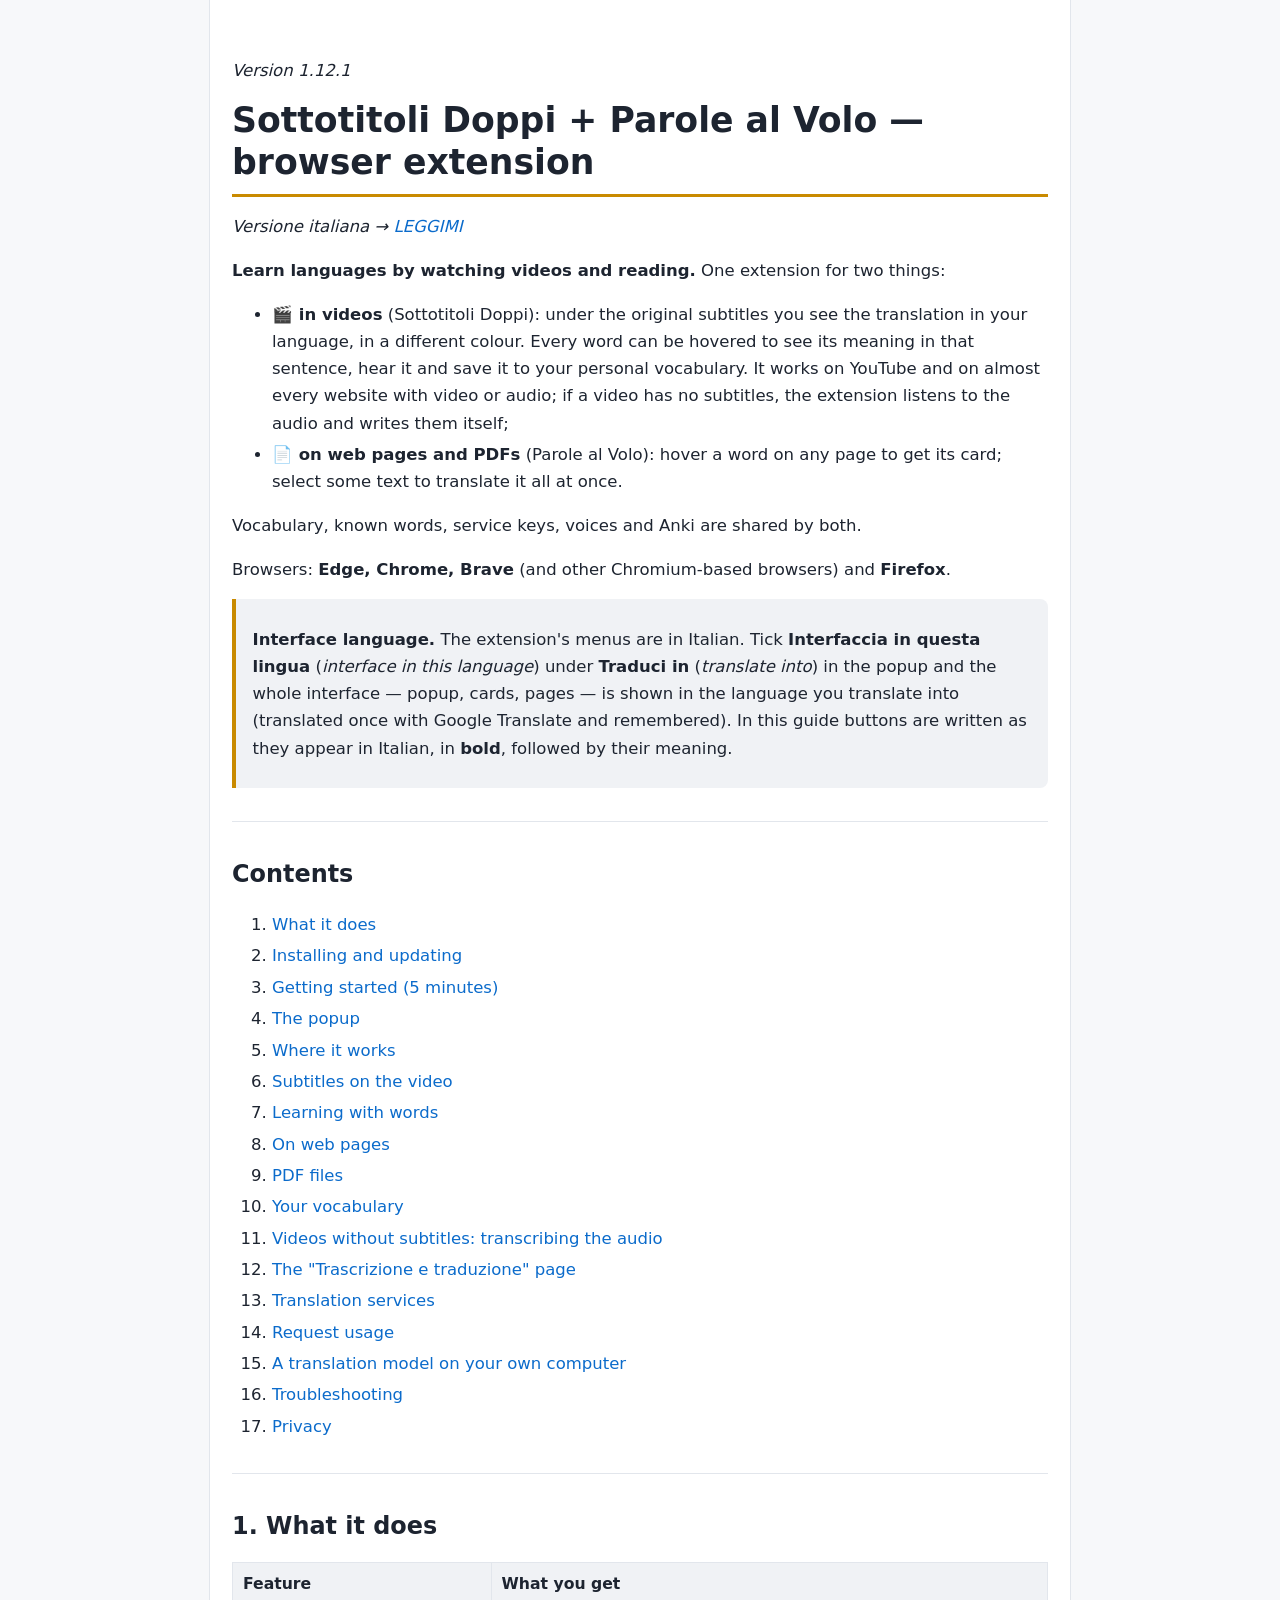
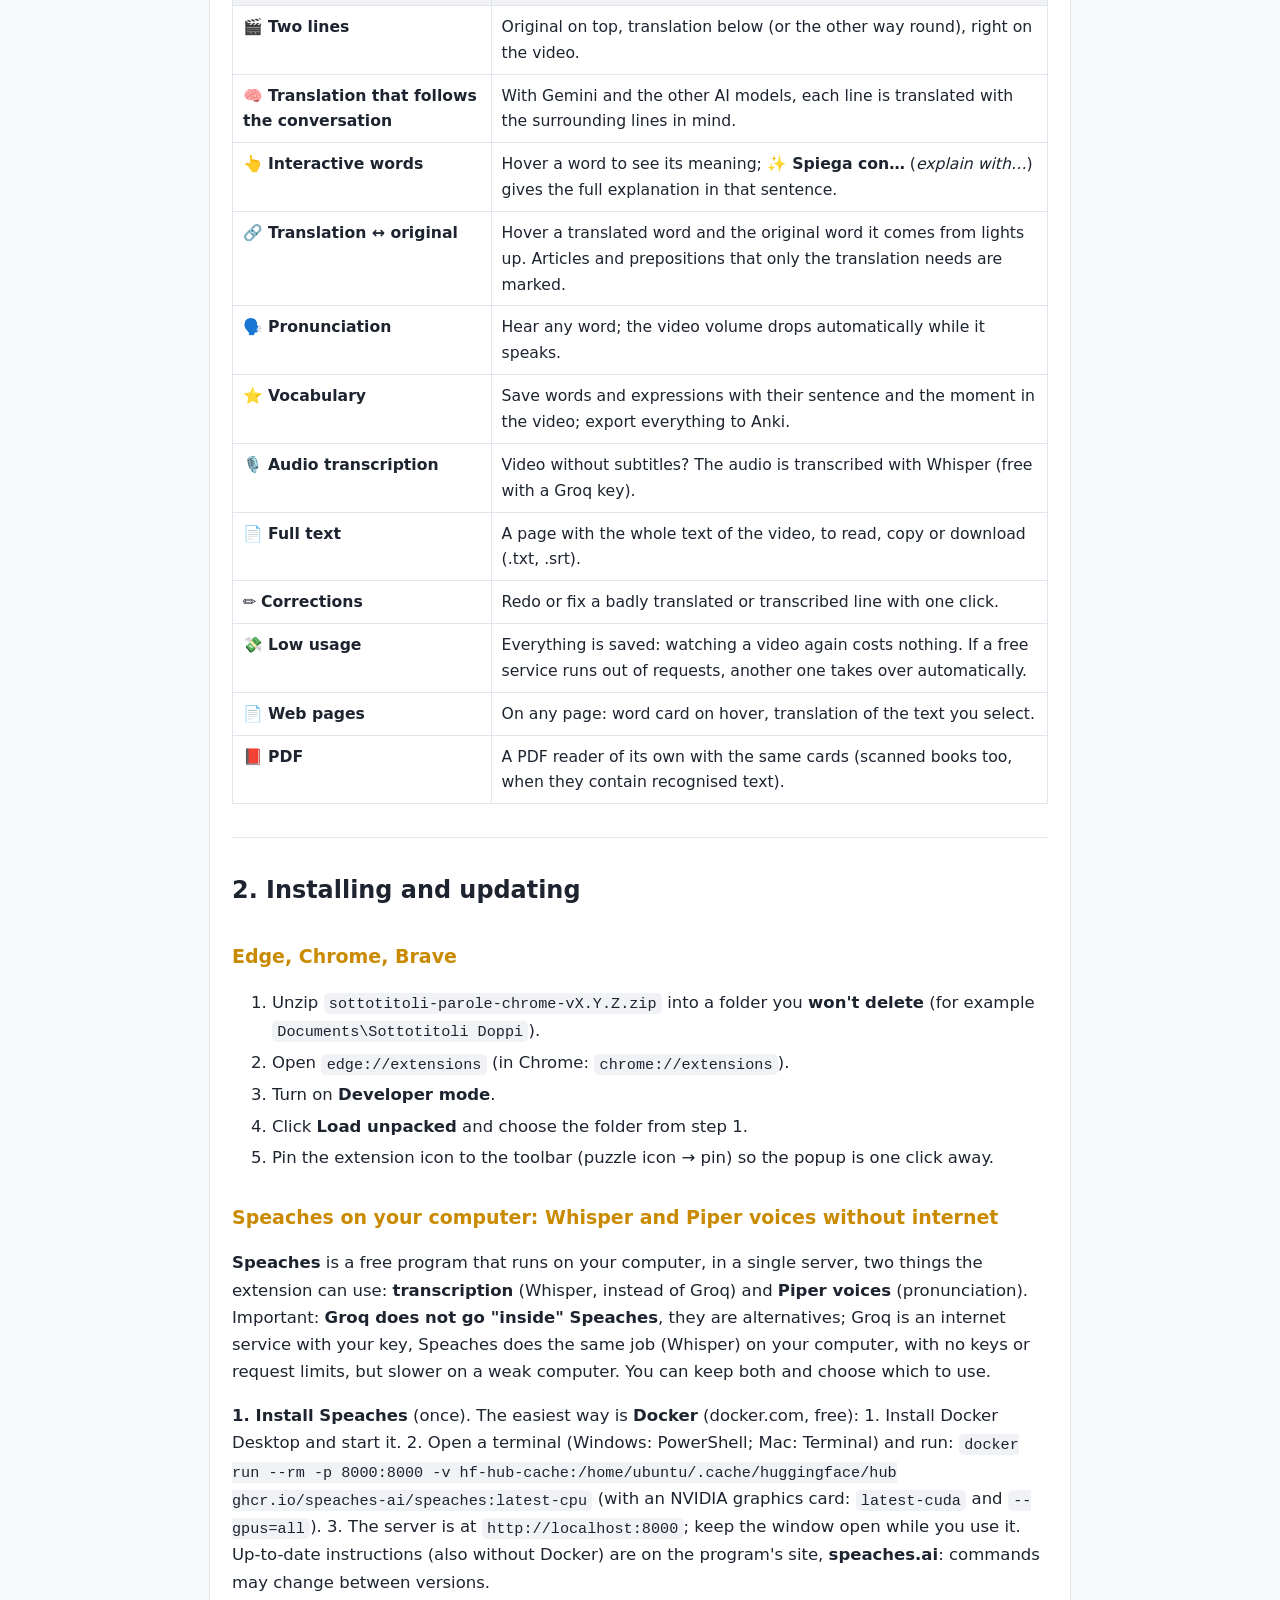
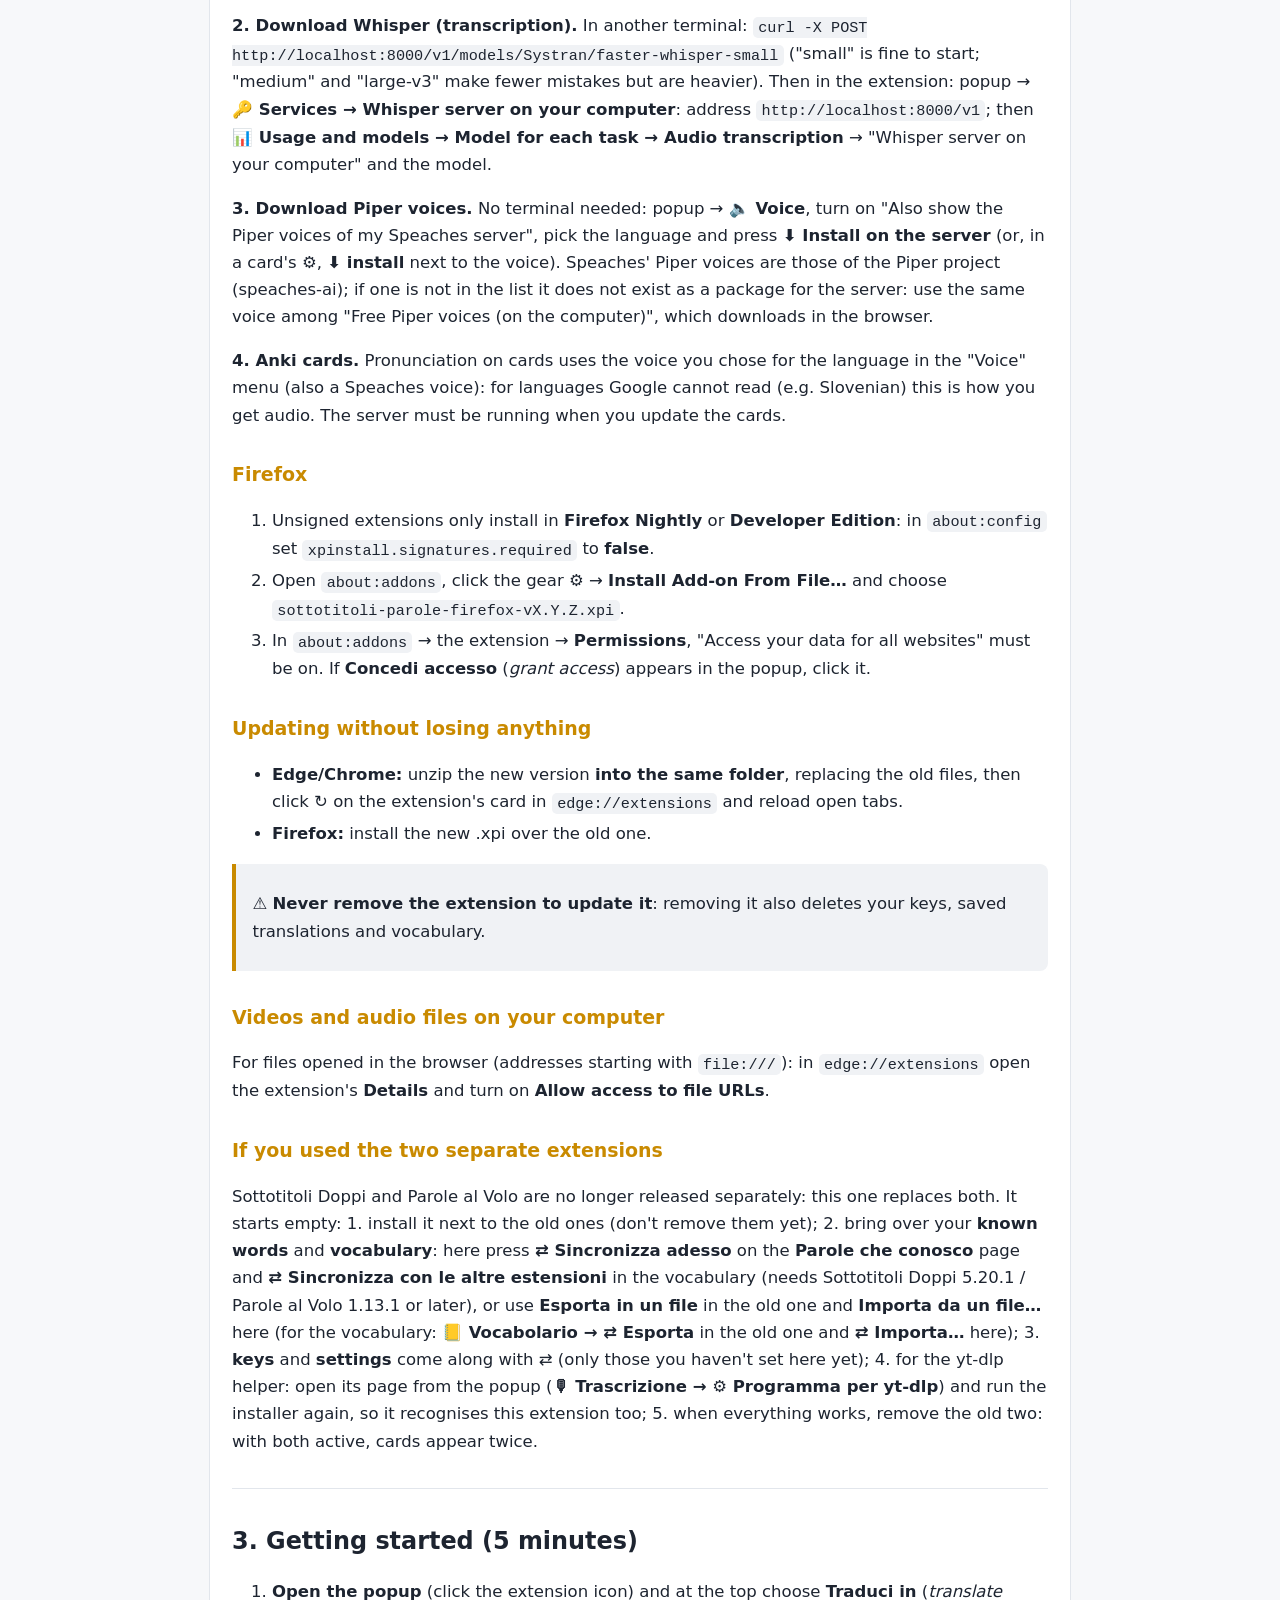
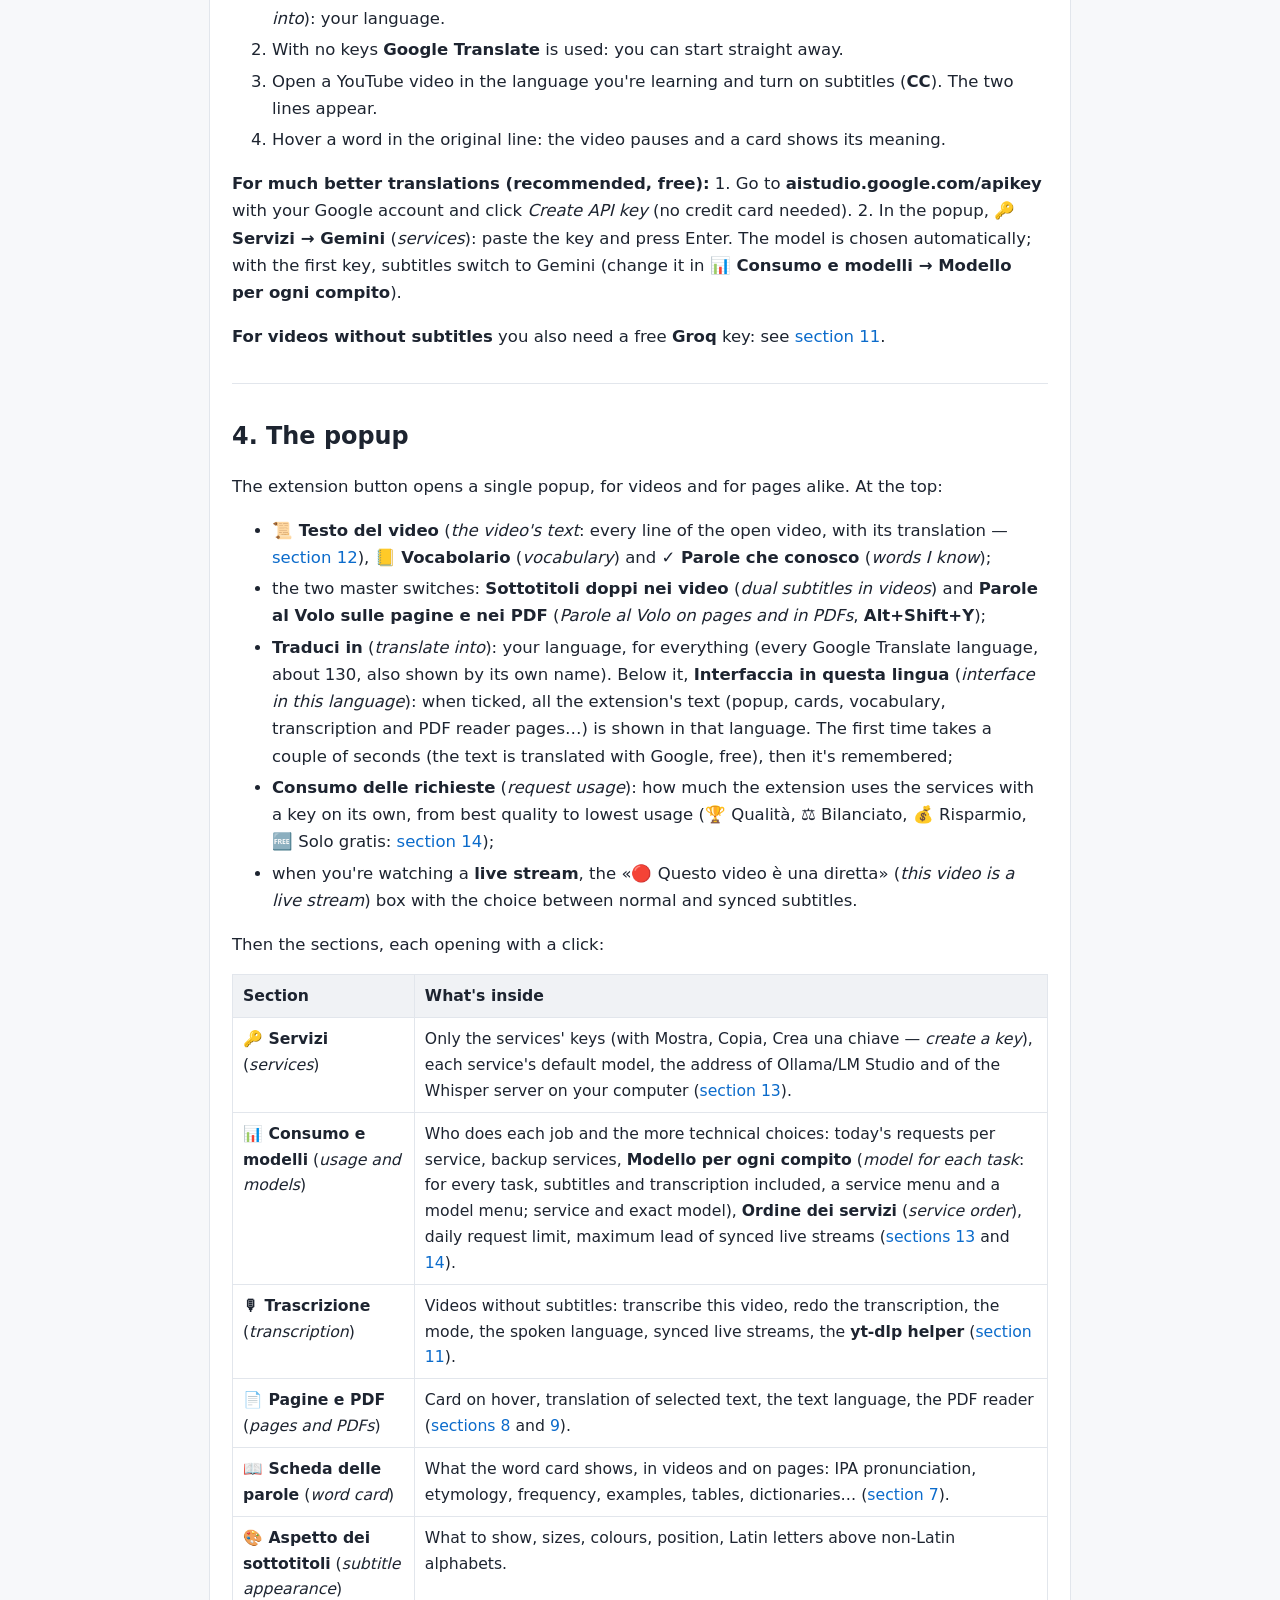
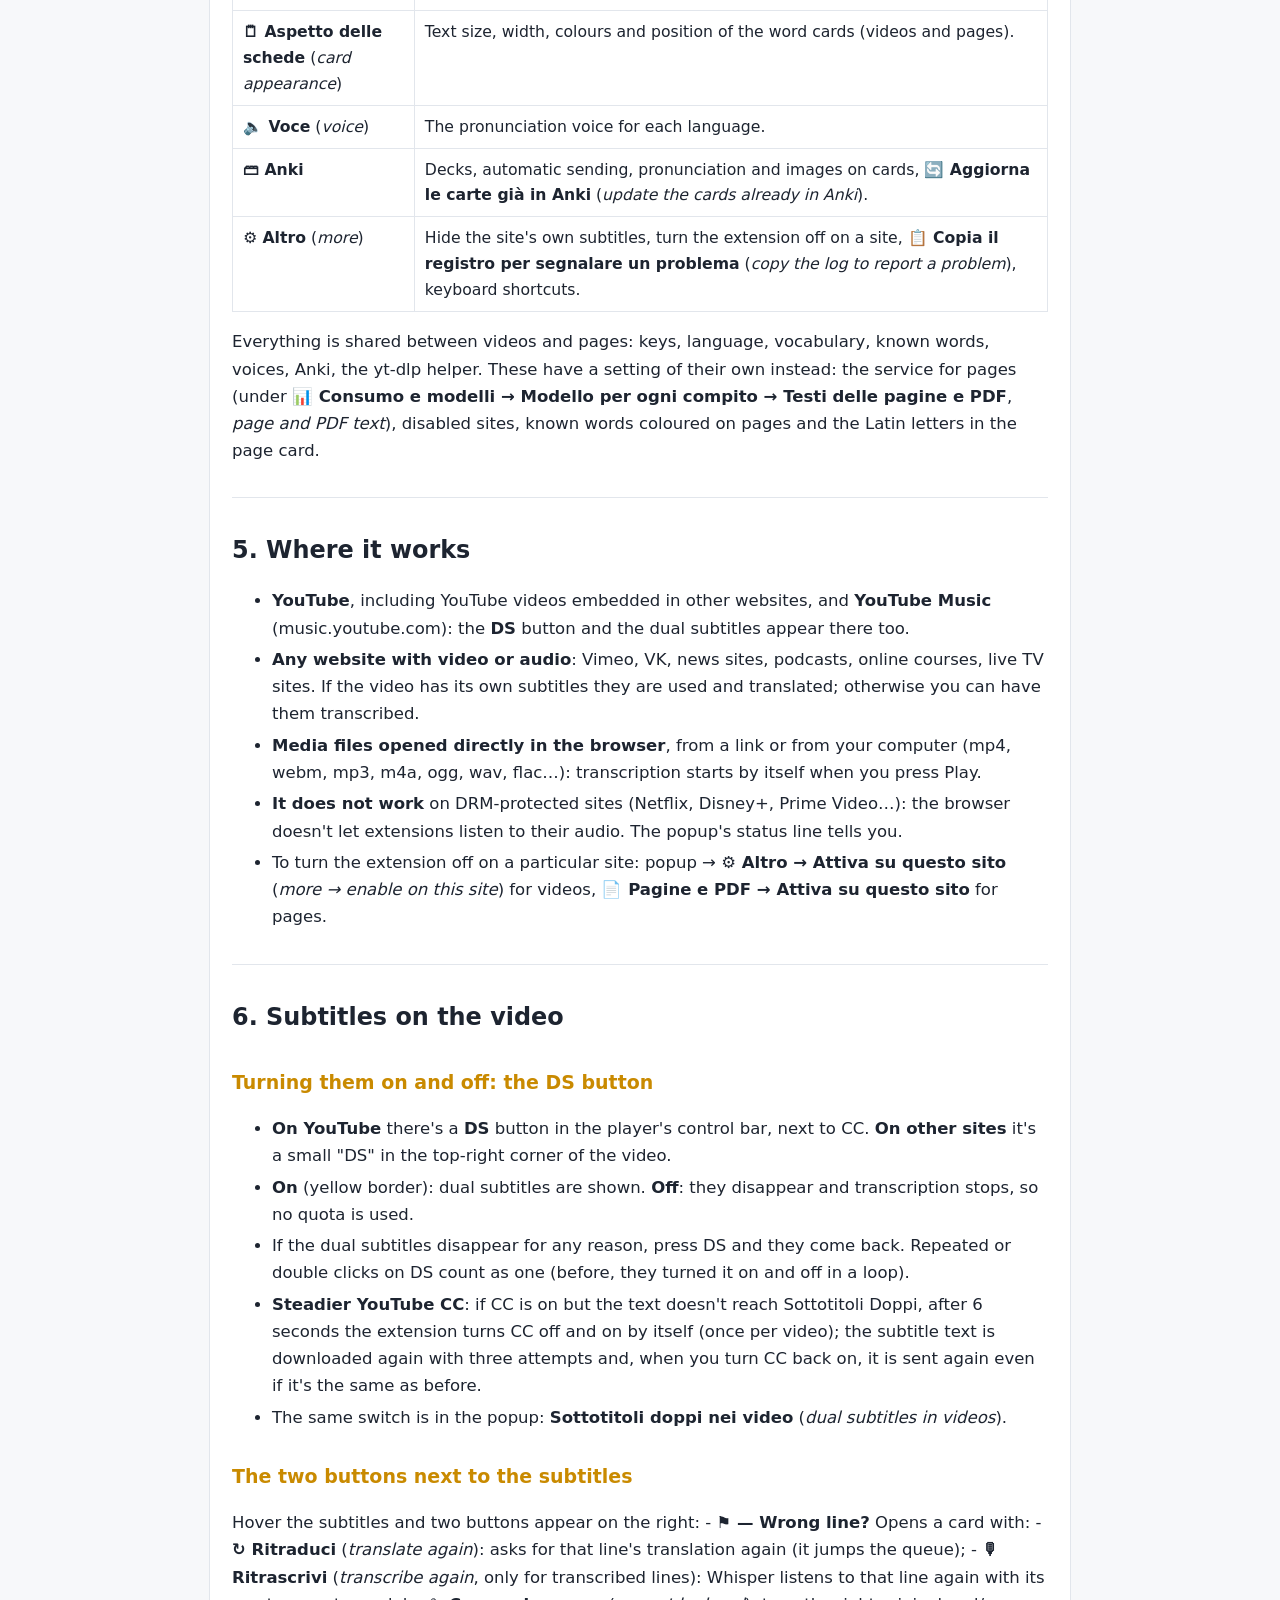
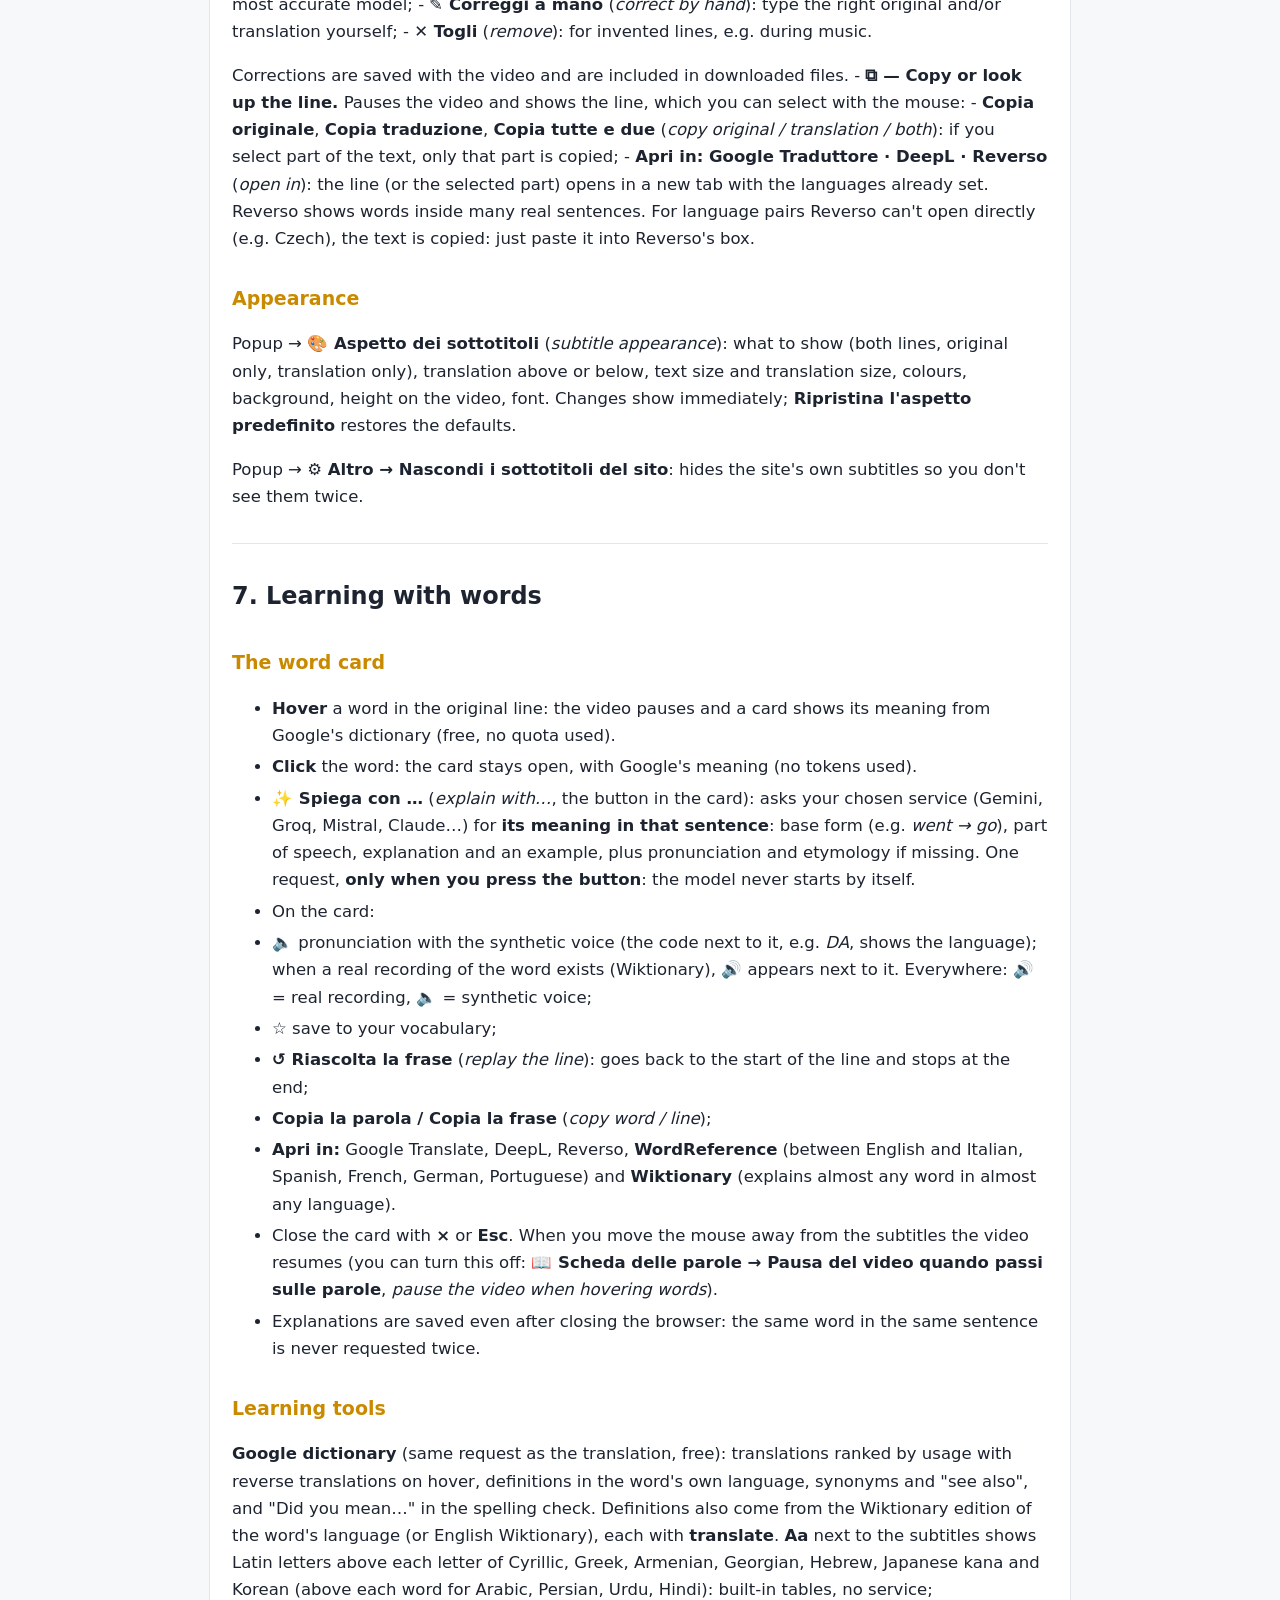
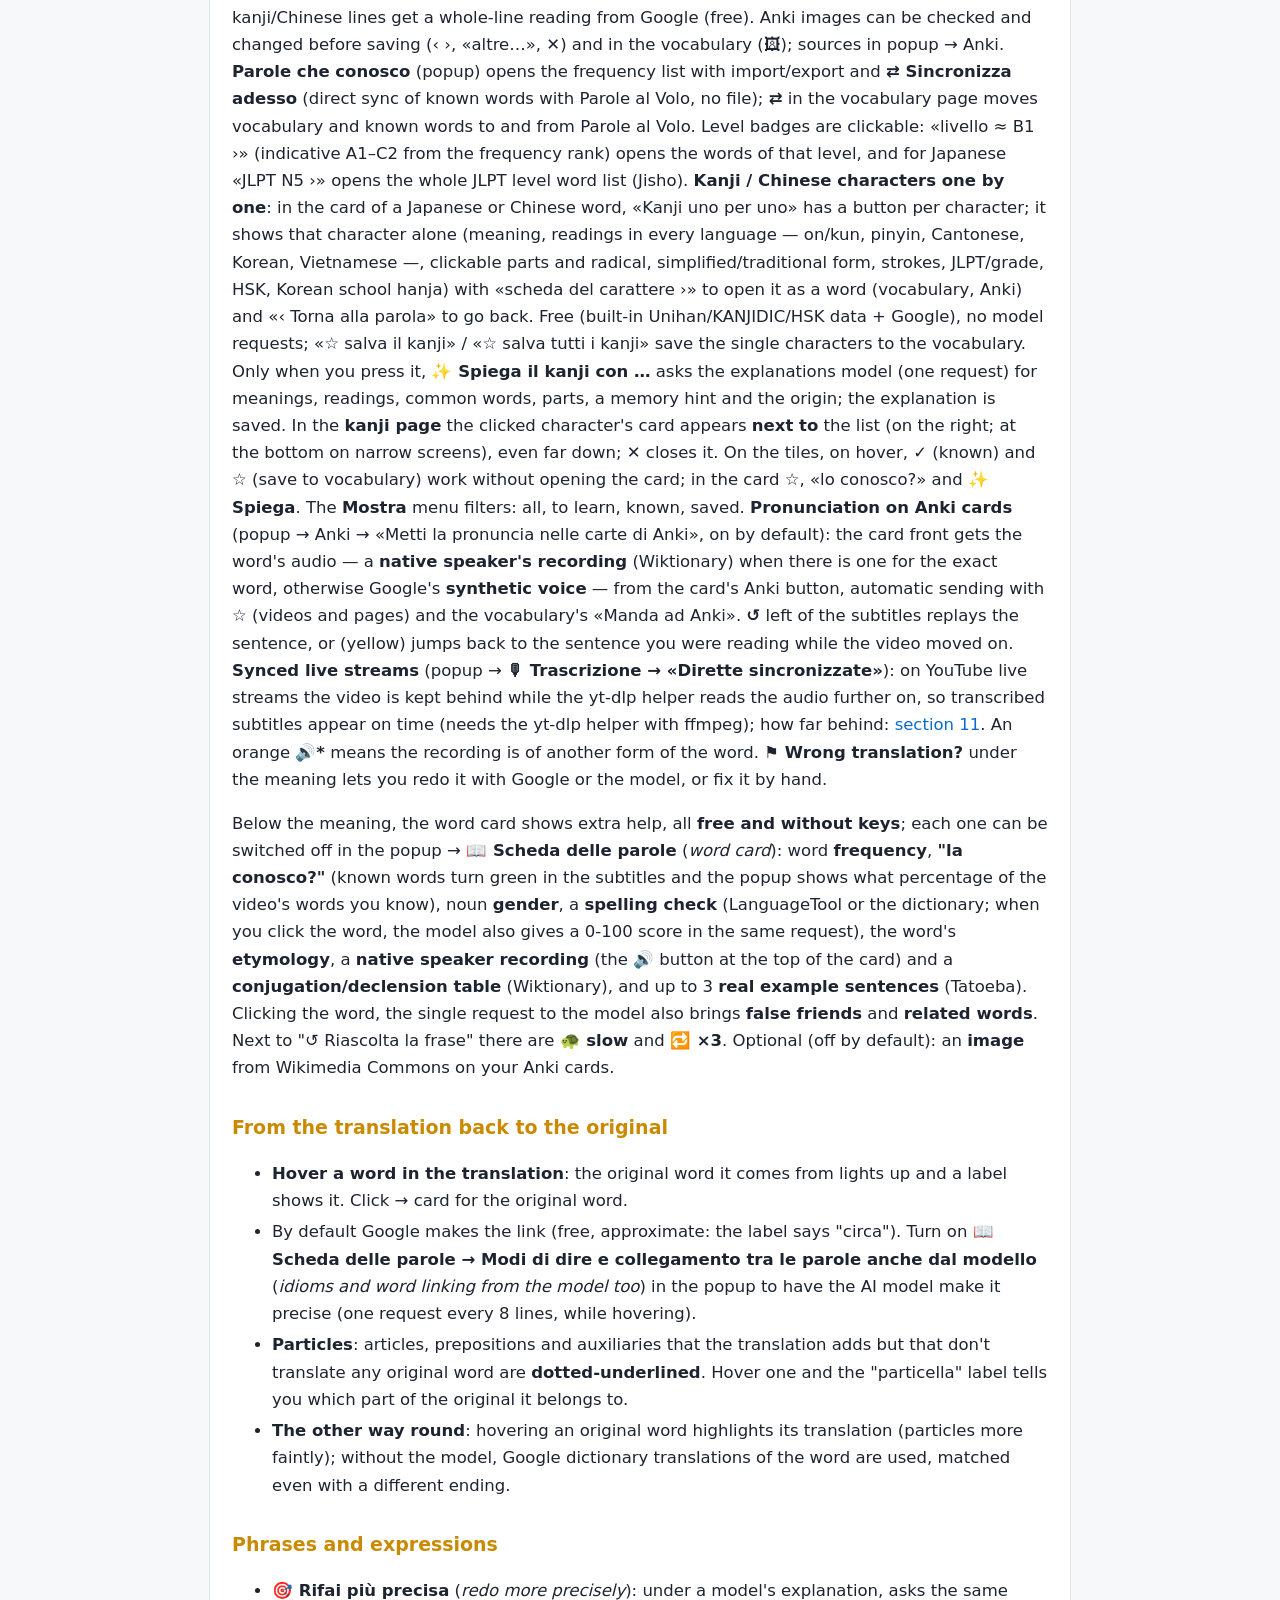
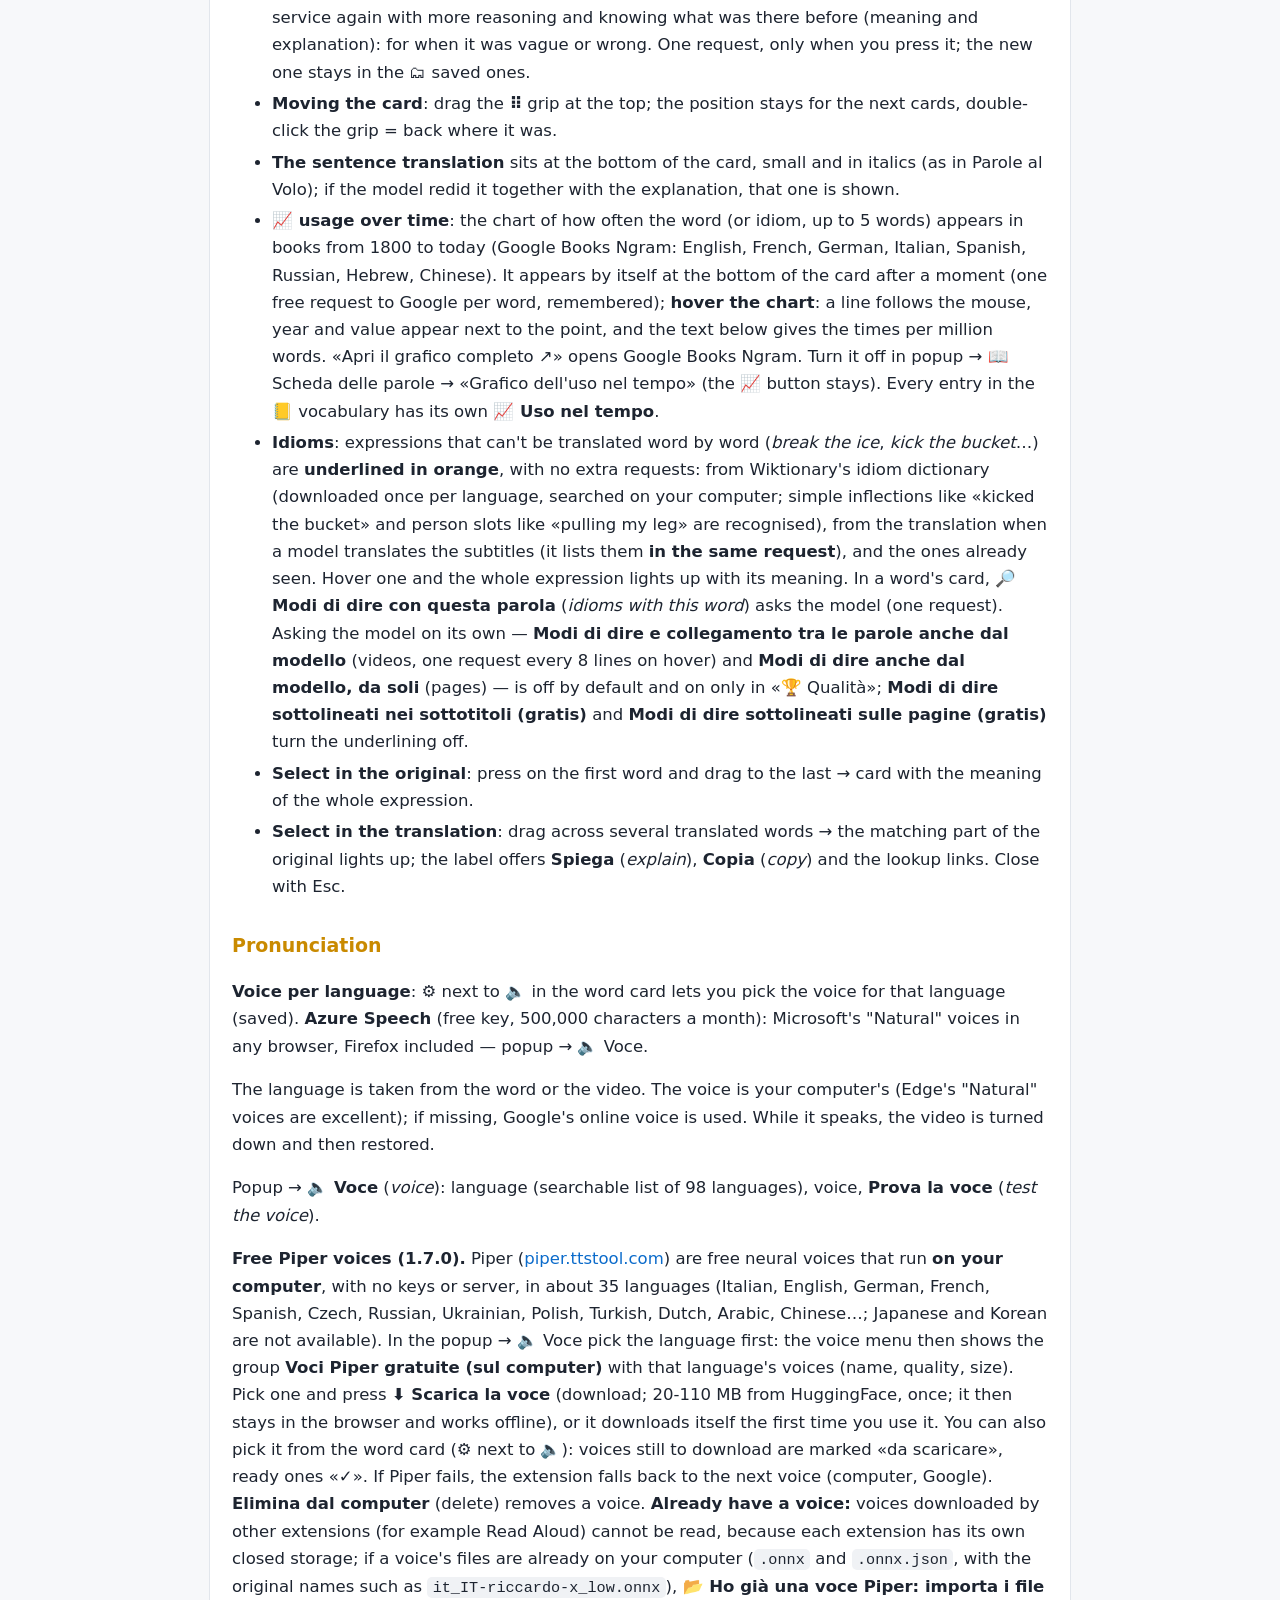
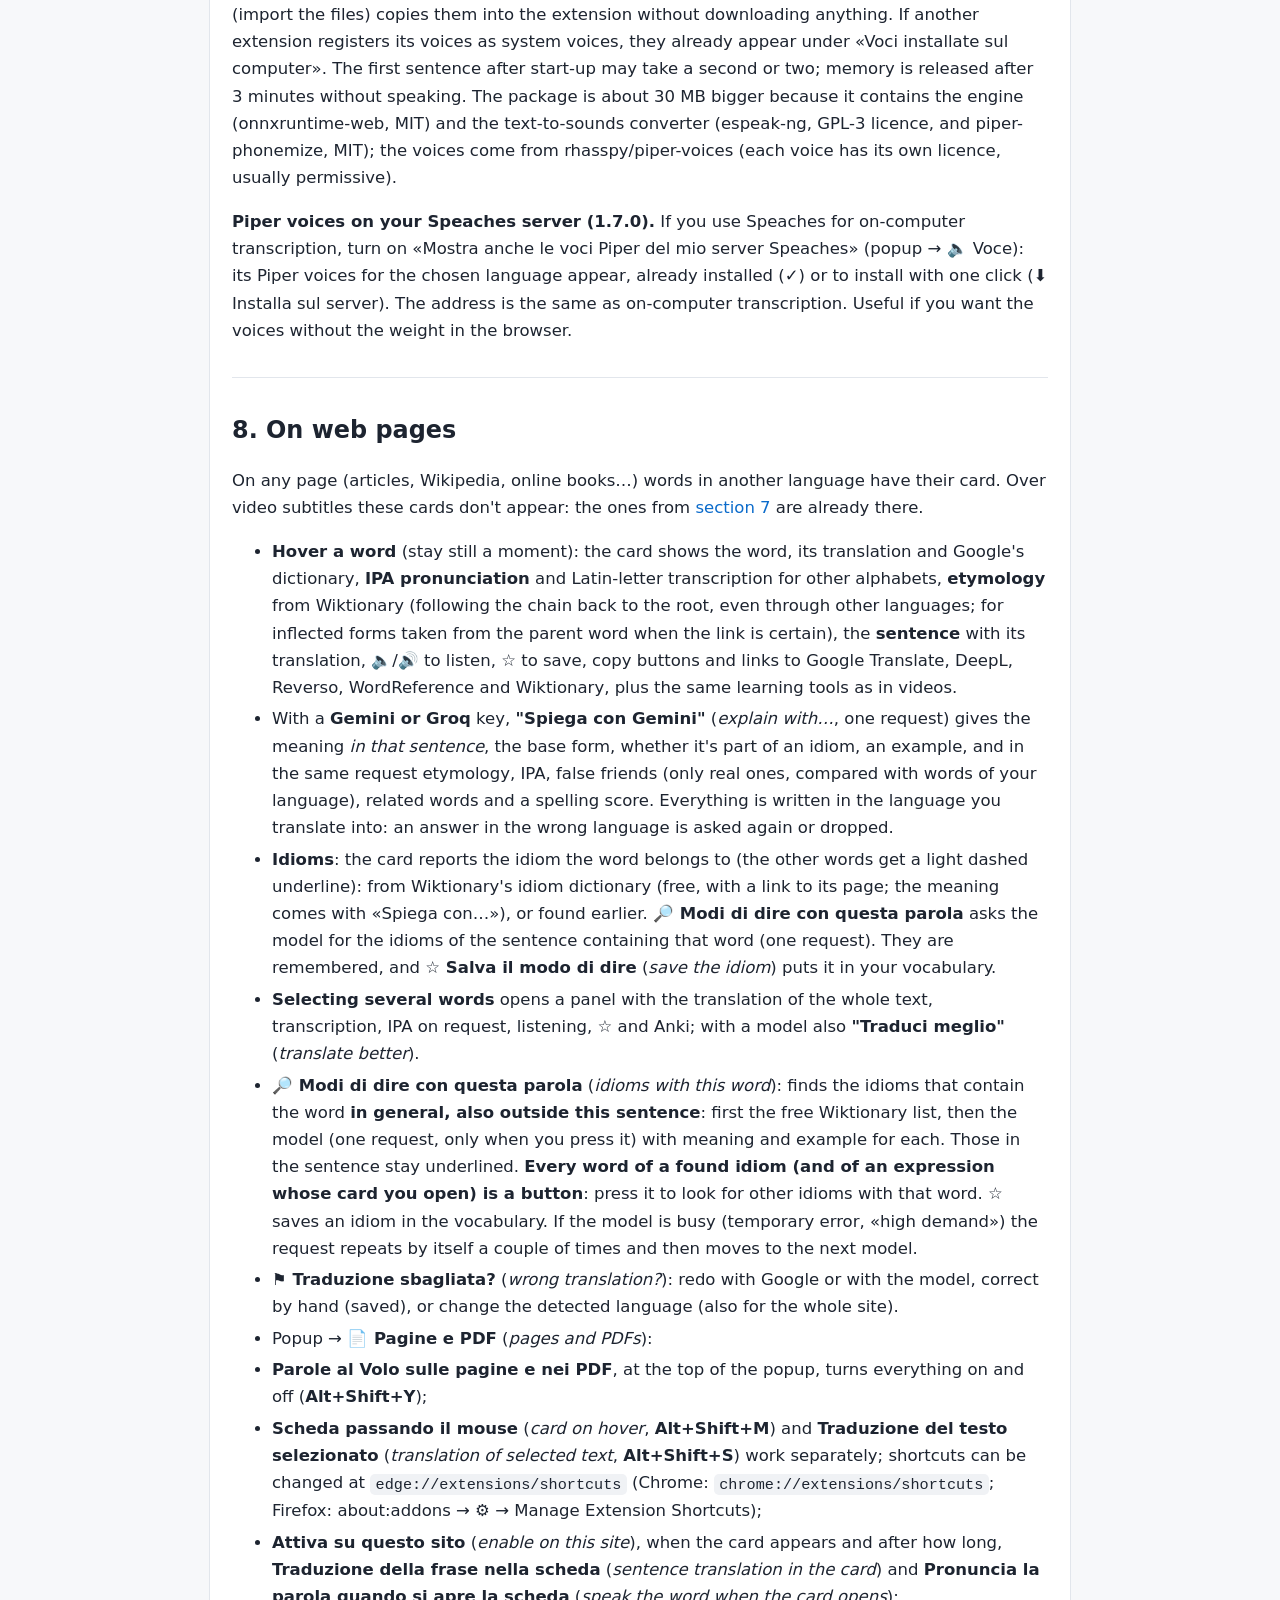
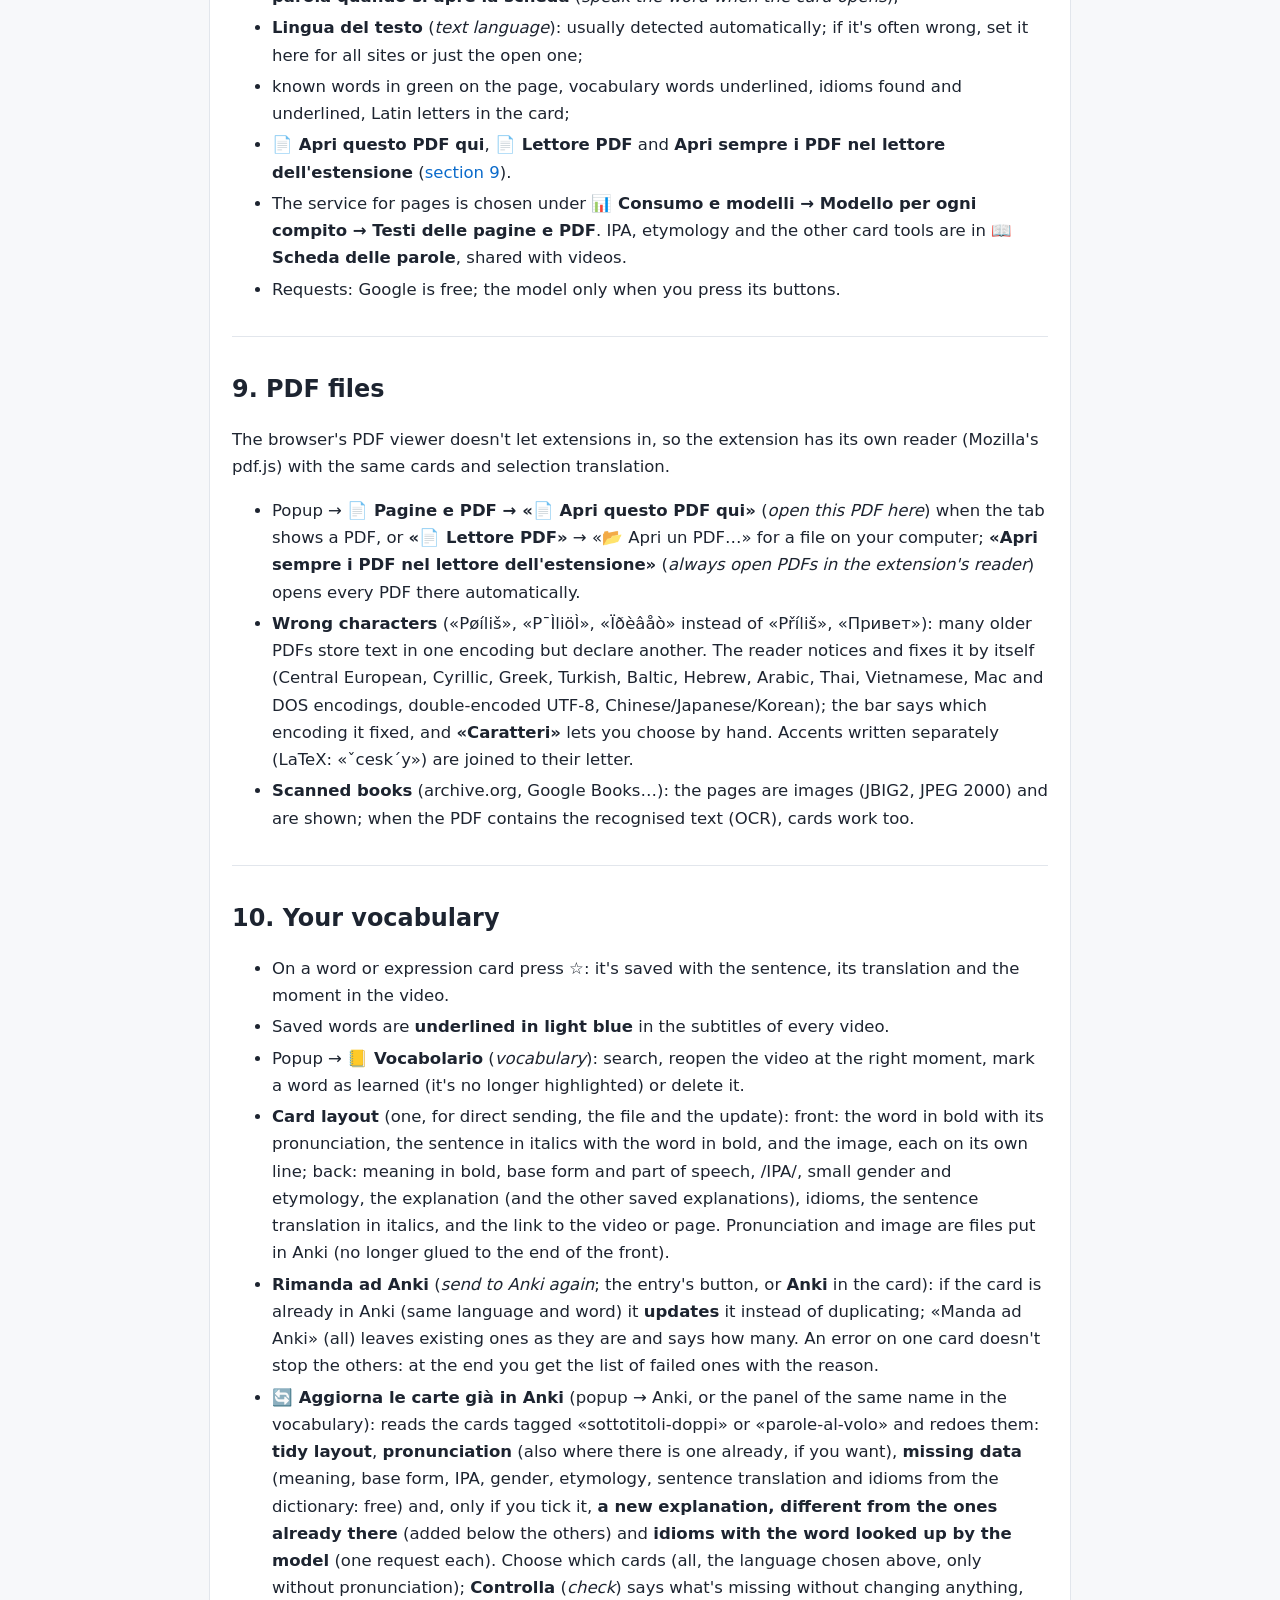
==== estensioni-browser/estensione-unica/GUIDE.en.html @ 90eeeea1 "Estensione unica 1.12.1: la traduzione con Gemini non resta più ferma su letture lente della memoria" ====
<!doctype html><html lang="en"><head><meta charset="utf-8">
<meta name="viewport" content="width=device-width,initial-scale=1"><title>Sottotitoli Doppi + Parole al Volo 1.12.1 — Guide</title><style>
:root{--bg:#f7f8fa;--paper:#ffffff;--ink:#1d2430;--soft:#4a5568;--line:#e2e6ec;--accent:#c98a00;--link:#0b6bcb;--code:#f0f2f5}
@media (prefers-color-scheme:dark){:root{--bg:#141922;--paper:#1d2430;--ink:#eef1f5;--soft:#b6bfcc;--line:#323c4d;--accent:#f5c84b;--link:#7cc4ff;--code:#262f3d}}
*{box-sizing:border-box}
body{margin:0;background:var(--bg);color:var(--ink);font:16.5px/1.65 system-ui,-apple-system,"Segoe UI",Roboto,sans-serif}
main{max-width:860px;margin:0 auto;padding:40px 22px 80px;background:var(--paper);min-height:100vh;box-shadow:0 0 0 1px var(--line)}
h1{font-size:2.1em;line-height:1.2;margin:.2em 0 .4em;border-bottom:3px solid var(--accent);padding-bottom:.3em}
h2{font-size:1.45em;margin:2.2em 0 .6em;padding-top:.4em;border-top:1px solid var(--line)}
h3{font-size:1.15em;margin:1.6em 0 .4em;color:var(--accent)}
a{color:var(--link);text-decoration:none} a:hover{text-decoration:underline}
p,li{color:var(--ink)} li{margin:.25em 0}
blockquote{margin:1em 0;padding:.6em 1em;border-left:4px solid var(--accent);background:var(--code);border-radius:0 8px 8px 0}
code{background:var(--code);padding:.1em .35em;border-radius:5px;font-size:.92em}
pre{background:var(--code);padding:14px 16px;border-radius:10px;overflow:auto;line-height:1.45} pre code{background:none;padding:0}
table{border-collapse:collapse;width:100%;margin:1em 0;font-size:.95em;display:block;overflow-x:auto}
th,td{border:1px solid var(--line);padding:8px 10px;text-align:left;vertical-align:top}
th{background:var(--code)}
hr{border:0;border-top:1px solid var(--line);margin:2em 0}
hr + h2{border-top:0;margin-top:.6em;padding-top:0}
pre{white-space:pre-wrap;word-break:break-word}
.toc-note{color:var(--soft)}
</style></head>
<body><main><p><em>Version 1.12.1</em></p>
<h1 id="sottotitoli-doppi-parole-al-volo-browser-extension">Sottotitoli Doppi + Parole al Volo — browser extension</h1>
<p><em>Versione italiana → <a href="LEGGIMI.html">LEGGIMI</a></em></p>
<p><strong>Learn languages by watching videos and reading.</strong> One extension for two things:</p>
<ul>
<li><strong>🎬 in videos</strong> (Sottotitoli Doppi): under the original subtitles you see the translation in your language, in a different colour. Every word can be hovered to see its meaning in that sentence, hear it and save it to your personal vocabulary. It works on YouTube and on almost every website with video or audio; if a video has no subtitles, the extension listens to the audio and writes them itself;</li>
<li><strong>📄 on web pages and PDFs</strong> (Parole al Volo): hover a word on any page to get its card; select some text to translate it all at once.</li>
</ul>
<p>Vocabulary, known words, service keys, voices and Anki are shared by both.</p>
<p>Browsers: <strong>Edge, Chrome, Brave</strong> (and other Chromium-based browsers) and <strong>Firefox</strong>.</p>
<blockquote>
<p><strong>Interface language.</strong> The extension's menus are in Italian. Tick <strong>Interfaccia in questa lingua</strong> (<em>interface in this language</em>) under <strong>Traduci in</strong> (<em>translate into</em>) in the popup and the whole interface — popup, cards, pages — is shown in the language you translate into (translated once with Google Translate and remembered). In this guide buttons are written as they appear in Italian, in <strong>bold</strong>, followed by their meaning.</p>
</blockquote>
<hr />
<h2 id="contents">Contents</h2>
<ol>
<li><a href="#1-what-it-does">What it does</a></li>
<li><a href="#2-installing-and-updating">Installing and updating</a></li>
<li><a href="#3-getting-started-5-minutes">Getting started (5 minutes)</a></li>
<li><a href="#4-the-popup">The popup</a></li>
<li><a href="#5-where-it-works">Where it works</a></li>
<li><a href="#6-subtitles-on-the-video">Subtitles on the video</a></li>
<li><a href="#7-learning-with-words">Learning with words</a></li>
<li><a href="#8-on-web-pages">On web pages</a></li>
<li><a href="#9-pdf-files">PDF files</a></li>
<li><a href="#10-your-vocabulary">Your vocabulary</a></li>
<li><a href="#11-videos-without-subtitles-transcribing-the-audio">Videos without subtitles: transcribing the audio</a></li>
<li><a href="#12-the-trascrizione-e-traduzione-page">The "Trascrizione e traduzione" page</a></li>
<li><a href="#13-translation-services">Translation services</a></li>
<li><a href="#14-request-usage">Request usage</a></li>
<li><a href="#15-a-translation-model-on-your-own-computer">A translation model on your own computer</a></li>
<li><a href="#16-troubleshooting">Troubleshooting</a></li>
<li><a href="#17-privacy">Privacy</a></li>
</ol>
<hr />
<h2 id="1-what-it-does">1. What it does</h2>
<table>
<thead>
<tr>
<th>Feature</th>
<th>What you get</th>
</tr>
</thead>
<tbody>
<tr>
<td>🎬 <strong>Two lines</strong></td>
<td>Original on top, translation below (or the other way round), right on the video.</td>
</tr>
<tr>
<td>🧠 <strong>Translation that follows the conversation</strong></td>
<td>With Gemini and the other AI models, each line is translated with the surrounding lines in mind.</td>
</tr>
<tr>
<td>👆 <strong>Interactive words</strong></td>
<td>Hover a word to see its meaning; <strong>✨ Spiega con…</strong> (<em>explain with…</em>) gives the full explanation in that sentence.</td>
</tr>
<tr>
<td>🔗 <strong>Translation ↔ original</strong></td>
<td>Hover a translated word and the original word it comes from lights up. Articles and prepositions that only the translation needs are marked.</td>
</tr>
<tr>
<td>🗣️ <strong>Pronunciation</strong></td>
<td>Hear any word; the video volume drops automatically while it speaks.</td>
</tr>
<tr>
<td>⭐ <strong>Vocabulary</strong></td>
<td>Save words and expressions with their sentence and the moment in the video; export everything to Anki.</td>
</tr>
<tr>
<td>🎙️ <strong>Audio transcription</strong></td>
<td>Video without subtitles? The audio is transcribed with Whisper (free with a Groq key).</td>
</tr>
<tr>
<td>📄 <strong>Full text</strong></td>
<td>A page with the whole text of the video, to read, copy or download (.txt, .srt).</td>
</tr>
<tr>
<td>✏️ <strong>Corrections</strong></td>
<td>Redo or fix a badly translated or transcribed line with one click.</td>
</tr>
<tr>
<td>💸 <strong>Low usage</strong></td>
<td>Everything is saved: watching a video again costs nothing. If a free service runs out of requests, another one takes over automatically.</td>
</tr>
<tr>
<td>📄 <strong>Web pages</strong></td>
<td>On any page: word card on hover, translation of the text you select.</td>
</tr>
<tr>
<td>📕 <strong>PDF</strong></td>
<td>A PDF reader of its own with the same cards (scanned books too, when they contain recognised text).</td>
</tr>
</tbody>
</table>
<hr />
<h2 id="2-installing-and-updating">2. Installing and updating</h2>
<h3 id="edge-chrome-brave">Edge, Chrome, Brave</h3>
<ol>
<li>Unzip <code>sottotitoli-parole-chrome-vX.Y.Z.zip</code> into a folder you <strong>won't delete</strong> (for example <code>Documents\Sottotitoli Doppi</code>).</li>
<li>Open <code>edge://extensions</code> (in Chrome: <code>chrome://extensions</code>).</li>
<li>Turn on <strong>Developer mode</strong>.</li>
<li>Click <strong>Load unpacked</strong> and choose the folder from step 1.</li>
<li>Pin the extension icon to the toolbar (puzzle icon → pin) so the popup is one click away.</li>
</ol>
<h3 id="speaches-on-your-computer-whisper-and-piper-voices-without-internet">Speaches on your computer: Whisper and Piper voices without internet</h3>
<p><strong>Speaches</strong> is a free program that runs on your computer, in a single server, two things the extension can use: <strong>transcription</strong> (Whisper, instead of Groq) and <strong>Piper voices</strong> (pronunciation). Important: <strong>Groq does not go "inside" Speaches</strong>, they are alternatives; Groq is an internet service with your key, Speaches does the same job (Whisper) on your computer, with no keys or request limits, but slower on a weak computer. You can keep both and choose which to use.</p>
<p><strong>1. Install Speaches</strong> (once). The easiest way is <strong>Docker</strong> (docker.com, free):
1. Install Docker Desktop and start it.
2. Open a terminal (Windows: PowerShell; Mac: Terminal) and run: <code>docker run --rm -p 8000:8000 -v hf-hub-cache:/home/ubuntu/.cache/huggingface/hub ghcr.io/speaches-ai/speaches:latest-cpu</code> (with an NVIDIA graphics card: <code>latest-cuda</code> and <code>--gpus=all</code>).
3. The server is at <code>http://localhost:8000</code>; keep the window open while you use it. Up-to-date instructions (also without Docker) are on the program's site, <strong>speaches.ai</strong>: commands may change between versions.</p>
<p><strong>2. Download Whisper (transcription).</strong> In another terminal: <code>curl -X POST http://localhost:8000/v1/models/Systran/faster-whisper-small</code> ("small" is fine to start; "medium" and "large-v3" make fewer mistakes but are heavier). Then in the extension: popup → <strong>🔑 Services → Whisper server on your computer</strong>: address <code>http://localhost:8000/v1</code>; then <strong>📊 Usage and models → Model for each task → Audio transcription</strong> → "Whisper server on your computer" and the model.</p>
<p><strong>3. Download Piper voices.</strong> No terminal needed: popup → <strong>🔈 Voice</strong>, turn on "Also show the Piper voices of my Speaches server", pick the language and press <strong>⬇ Install on the server</strong> (or, in a card's ⚙, <strong>⬇ install</strong> next to the voice). Speaches' Piper voices are those of the Piper project (speaches-ai); if one is not in the list it does not exist as a package for the server: use the same voice among "Free Piper voices (on the computer)", which downloads in the browser.</p>
<p><strong>4. Anki cards.</strong> Pronunciation on cards uses the voice you chose for the language in the "Voice" menu (also a Speaches voice): for languages Google cannot read (e.g. Slovenian) this is how you get audio. The server must be running when you update the cards.</p>
<h3 id="firefox">Firefox</h3>
<ol>
<li>Unsigned extensions only install in <strong>Firefox Nightly</strong> or <strong>Developer Edition</strong>: in <code>about:config</code> set <code>xpinstall.signatures.required</code> to <strong>false</strong>.</li>
<li>Open <code>about:addons</code>, click the gear ⚙ → <strong>Install Add-on From File…</strong> and choose <code>sottotitoli-parole-firefox-vX.Y.Z.xpi</code>.</li>
<li>In <code>about:addons</code> → the extension → <strong>Permissions</strong>, "Access your data for all websites" must be on. If <strong>Concedi accesso</strong> (<em>grant access</em>) appears in the popup, click it.</li>
</ol>
<h3 id="updating-without-losing-anything">Updating without losing anything</h3>
<ul>
<li><strong>Edge/Chrome:</strong> unzip the new version <strong>into the same folder</strong>, replacing the old files, then click ↻ on the extension's card in <code>edge://extensions</code> and reload open tabs.</li>
<li><strong>Firefox:</strong> install the new .xpi over the old one.</li>
</ul>
<blockquote>
<p>⚠️ <strong>Never remove the extension to update it</strong>: removing it also deletes your keys, saved translations and vocabulary.</p>
</blockquote>
<h3 id="videos-and-audio-files-on-your-computer">Videos and audio files on your computer</h3>
<p>For files opened in the browser (addresses starting with <code>file:///</code>): in <code>edge://extensions</code> open the extension's <strong>Details</strong> and turn on <strong>Allow access to file URLs</strong>.</p>
<h3 id="if-you-used-the-two-separate-extensions">If you used the two separate extensions</h3>
<p>Sottotitoli Doppi and Parole al Volo are no longer released separately: this one replaces both. It starts empty:
1. install it next to the old ones (don't remove them yet);
2. bring over your <strong>known words</strong> and <strong>vocabulary</strong>: here press <strong>⇄ Sincronizza adesso</strong> on the <strong>Parole che conosco</strong> page and <strong>⇄ Sincronizza con le altre estensioni</strong> in the vocabulary (needs Sottotitoli Doppi 5.20.1 / Parole al Volo 1.13.1 or later), or use <strong>Esporta in un file</strong> in the old one and <strong>Importa da un file…</strong> here (for the vocabulary: <strong>📒 Vocabolario → ⇄ Esporta</strong> in the old one and <strong>⇄ Importa…</strong> here);
3. <strong>keys</strong> and <strong>settings</strong> come along with ⇄ (only those you haven't set here yet);
4. for the yt-dlp helper: open its page from the popup (<strong>🎙 Trascrizione → ⚙ Programma per yt-dlp</strong>) and run the installer again, so it recognises this extension too;
5. when everything works, remove the old two: with both active, cards appear twice.</p>
<hr />
<h2 id="3-getting-started-5-minutes">3. Getting started (5 minutes)</h2>
<ol>
<li><strong>Open the popup</strong> (click the extension icon) and at the top choose <strong>Traduci in</strong> (<em>translate into</em>): your language.</li>
<li>With no keys <strong>Google Translate</strong> is used: you can start straight away.</li>
<li>Open a YouTube video in the language you're learning and turn on subtitles (<strong>CC</strong>). The two lines appear.</li>
<li>Hover a word in the original line: the video pauses and a card shows its meaning.</li>
</ol>
<p><strong>For much better translations (recommended, free):</strong>
1. Go to <strong>aistudio.google.com/apikey</strong> with your Google account and click <em>Create API key</em> (no credit card needed).
2. In the popup, <strong>🔑 Servizi → Gemini</strong> (<em>services</em>): paste the key and press Enter. The model is chosen automatically; with the first key, subtitles switch to Gemini (change it in <strong>📊 Consumo e modelli → Modello per ogni compito</strong>).</p>
<p><strong>For videos without subtitles</strong> you also need a free <strong>Groq</strong> key: see <a href="#11-videos-without-subtitles-transcribing-the-audio">section 11</a>.</p>
<hr />
<h2 id="4-the-popup">4. The popup</h2>
<p>The extension button opens a single popup, for videos and for pages alike. At the top:</p>
<ul>
<li><strong>📜 Testo del video</strong> (<em>the video's text</em>: every line of the open video, with its translation — <a href="#12-the-trascrizione-e-traduzione-page">section 12</a>), <strong>📒 Vocabolario</strong> (<em>vocabulary</em>) and <strong>✓ Parole che conosco</strong> (<em>words I know</em>);</li>
<li>the two master switches: <strong>Sottotitoli doppi nei video</strong> (<em>dual subtitles in videos</em>) and <strong>Parole al Volo sulle pagine e nei PDF</strong> (<em>Parole al Volo on pages and in PDFs</em>, <strong>Alt+Shift+Y</strong>);</li>
<li><strong>Traduci in</strong> (<em>translate into</em>): your language, for everything (every Google Translate language, about 130, also shown by its own name). Below it, <strong>Interfaccia in questa lingua</strong> (<em>interface in this language</em>): when ticked, all the extension's text (popup, cards, vocabulary, transcription and PDF reader pages…) is shown in that language. The first time takes a couple of seconds (the text is translated with Google, free), then it's remembered;</li>
<li><strong>Consumo delle richieste</strong> (<em>request usage</em>): how much the extension uses the services with a key on its own, from best quality to lowest usage (🏆 Qualità, ⚖️ Bilanciato, 💰 Risparmio, 🆓 Solo gratis: <a href="#14-request-usage">section 14</a>);</li>
<li>when you're watching a <strong>live stream</strong>, the «🔴 Questo video è una diretta» (<em>this video is a live stream</em>) box with the choice between normal and synced subtitles.</li>
</ul>
<p>Then the sections, each opening with a click:</p>
<table>
<thead>
<tr>
<th>Section</th>
<th>What's inside</th>
</tr>
</thead>
<tbody>
<tr>
<td><strong>🔑 Servizi</strong> (<em>services</em>)</td>
<td>Only the services' keys (with Mostra, Copia, Crea una chiave — <em>create a key</em>), each service's default model, the address of Ollama/LM Studio and of the Whisper server on your computer (<a href="#13-translation-services">section 13</a>).</td>
</tr>
<tr>
<td><strong>📊 Consumo e modelli</strong> (<em>usage and models</em>)</td>
<td>Who does each job and the more technical choices: today's requests per service, backup services, <strong>Modello per ogni compito</strong> (<em>model for each task</em>: for every task, subtitles and transcription included, a service menu and a model menu; service and exact model), <strong>Ordine dei servizi</strong> (<em>service order</em>), daily request limit, maximum lead of synced live streams (<a href="#13-translation-services">sections 13</a> and <a href="#14-request-usage">14</a>).</td>
</tr>
<tr>
<td><strong>🎙 Trascrizione</strong> (<em>transcription</em>)</td>
<td>Videos without subtitles: transcribe this video, redo the transcription, the mode, the spoken language, synced live streams, the <strong>yt-dlp helper</strong> (<a href="#11-videos-without-subtitles-transcribing-the-audio">section 11</a>).</td>
</tr>
<tr>
<td><strong>📄 Pagine e PDF</strong> (<em>pages and PDFs</em>)</td>
<td>Card on hover, translation of selected text, the text language, the PDF reader (<a href="#8-on-web-pages">sections 8</a> and <a href="#9-pdf-files">9</a>).</td>
</tr>
<tr>
<td><strong>📖 Scheda delle parole</strong> (<em>word card</em>)</td>
<td>What the word card shows, in videos and on pages: IPA pronunciation, etymology, frequency, examples, tables, dictionaries… (<a href="#7-learning-with-words">section 7</a>).</td>
</tr>
<tr>
<td><strong>🎨 Aspetto dei sottotitoli</strong> (<em>subtitle appearance</em>)</td>
<td>What to show, sizes, colours, position, Latin letters above non-Latin alphabets.</td>
</tr>
<tr>
<td><strong>🗒 Aspetto delle schede</strong> (<em>card appearance</em>)</td>
<td>Text size, width, colours and position of the word cards (videos and pages).</td>
</tr>
<tr>
<td><strong>🔈 Voce</strong> (<em>voice</em>)</td>
<td>The pronunciation voice for each language.</td>
</tr>
<tr>
<td><strong>🗃 Anki</strong></td>
<td>Decks, automatic sending, pronunciation and images on cards, <strong>🔄 Aggiorna le carte già in Anki</strong> (<em>update the cards already in Anki</em>).</td>
</tr>
<tr>
<td><strong>⚙ Altro</strong> (<em>more</em>)</td>
<td>Hide the site's own subtitles, turn the extension off on a site, <strong>📋 Copia il registro per segnalare un problema</strong> (<em>copy the log to report a problem</em>), keyboard shortcuts.</td>
</tr>
</tbody>
</table>
<p>Everything is shared between videos and pages: keys, language, vocabulary, known words, voices, Anki, the yt-dlp helper. These have a setting of their own instead: the service for pages (under <strong>📊 Consumo e modelli → Modello per ogni compito → Testi delle pagine e PDF</strong>, <em>page and PDF text</em>), disabled sites, known words coloured on pages and the Latin letters in the page card.</p>
<hr />
<h2 id="5-where-it-works">5. Where it works</h2>
<ul>
<li><strong>YouTube</strong>, including YouTube videos embedded in other websites, and <strong>YouTube Music</strong> (music.youtube.com): the <strong>DS</strong> button and the dual subtitles appear there too.</li>
<li><strong>Any website with video or audio</strong>: Vimeo, VK, news sites, podcasts, online courses, live TV sites. If the video has its own subtitles they are used and translated; otherwise you can have them transcribed.</li>
<li><strong>Media files opened directly in the browser</strong>, from a link or from your computer (mp4, webm, mp3, m4a, ogg, wav, flac…): transcription starts by itself when you press Play.</li>
<li><strong>It does not work</strong> on DRM-protected sites (Netflix, Disney+, Prime Video…): the browser doesn't let extensions listen to their audio. The popup's status line tells you.</li>
<li>To turn the extension off on a particular site: popup → <strong>⚙ Altro → Attiva su questo sito</strong> (<em>more → enable on this site</em>) for videos, <strong>📄 Pagine e PDF → Attiva su questo sito</strong> for pages.</li>
</ul>
<hr />
<h2 id="6-subtitles-on-the-video">6. Subtitles on the video</h2>
<h3 id="turning-them-on-and-off-the-ds-button">Turning them on and off: the DS button</h3>
<ul>
<li><strong>On YouTube</strong> there's a <strong>DS</strong> button in the player's control bar, next to CC. <strong>On other sites</strong> it's a small "DS" in the top-right corner of the video.</li>
<li><strong>On</strong> (yellow border): dual subtitles are shown. <strong>Off</strong>: they disappear and transcription stops, so no quota is used.</li>
<li>If the dual subtitles disappear for any reason, press DS and they come back. Repeated or double clicks on DS count as one (before, they turned it on and off in a loop).</li>
<li><strong>Steadier YouTube CC</strong>: if CC is on but the text doesn't reach Sottotitoli Doppi, after 6 seconds the extension turns CC off and on by itself (once per video); the subtitle text is downloaded again with three attempts and, when you turn CC back on, it is sent again even if it's the same as before.</li>
<li>The same switch is in the popup: <strong>Sottotitoli doppi nei video</strong> (<em>dual subtitles in videos</em>).</li>
</ul>
<h3 id="the-two-buttons-next-to-the-subtitles">The two buttons next to the subtitles</h3>
<p>Hover the subtitles and two buttons appear on the right:
- <strong>⚑ — Wrong line?</strong> Opens a card with:
  - <strong>↻ Ritraduci</strong> (<em>translate again</em>): asks for that line's translation again (it jumps the queue);
  - <strong>🎙 Ritrascrivi</strong> (<em>transcribe again</em>, only for transcribed lines): Whisper listens to that line again with its most accurate model;
  - <strong>✎ Correggi a mano</strong> (<em>correct by hand</em>): type the right original and/or translation yourself;
  - <strong>✕ Togli</strong> (<em>remove</em>): for invented lines, e.g. during music.</p>
<p>Corrections are saved with the video and are included in downloaded files.
- <strong>⧉ — Copy or look up the line.</strong> Pauses the video and shows the line, which you can select with the mouse:
  - <strong>Copia originale</strong>, <strong>Copia traduzione</strong>, <strong>Copia tutte e due</strong> (<em>copy original / translation / both</em>): if you select part of the text, only that part is copied;
  - <strong>Apri in: Google Traduttore · DeepL · Reverso</strong> (<em>open in</em>): the line (or the selected part) opens in a new tab with the languages already set. Reverso shows words inside many real sentences. For language pairs Reverso can't open directly (e.g. Czech), the text is copied: just paste it into Reverso's box.</p>
<h3 id="appearance">Appearance</h3>
<p>Popup → <strong>🎨 Aspetto dei sottotitoli</strong> (<em>subtitle appearance</em>): what to show (both lines, original only, translation only), translation above or below, text size and translation size, colours, background, height on the video, font. Changes show immediately; <strong>Ripristina l'aspetto predefinito</strong> restores the defaults.</p>
<p>Popup → <strong>⚙ Altro → Nascondi i sottotitoli del sito</strong>: hides the site's own subtitles so you don't see them twice.</p>
<hr />
<h2 id="7-learning-with-words">7. Learning with words</h2>
<h3 id="the-word-card">The word card</h3>
<ul>
<li><strong>Hover</strong> a word in the original line: the video pauses and a card shows its meaning from Google's dictionary (free, no quota used).</li>
<li><strong>Click</strong> the word: the card stays open, with Google's meaning (no tokens used).</li>
<li><strong>✨ Spiega con …</strong> (<em>explain with…</em>, the button in the card): asks your chosen service (Gemini, Groq, Mistral, Claude…) for <strong>its meaning in that sentence</strong>: base form (e.g. <em>went → go</em>), part of speech, explanation and an example, plus pronunciation and etymology if missing. One request, <strong>only when you press the button</strong>: the model never starts by itself.</li>
<li>On the card:</li>
<li><strong>🔈</strong> pronunciation with the synthetic voice (the code next to it, e.g. <em>DA</em>, shows the language); when a real recording of the word exists (Wiktionary), <strong>🔊</strong> appears next to it. Everywhere: <strong>🔊</strong> = real recording, <strong>🔈</strong> = synthetic voice;</li>
<li><strong>☆</strong> save to your vocabulary;</li>
<li><strong>↺ Riascolta la frase</strong> (<em>replay the line</em>): goes back to the start of the line and stops at the end;</li>
<li><strong>Copia la parola / Copia la frase</strong> (<em>copy word / line</em>);</li>
<li><strong>Apri in:</strong> Google Translate, DeepL, Reverso, <strong>WordReference</strong> (between English and Italian, Spanish, French, German, Portuguese) and <strong>Wiktionary</strong> (explains almost any word in almost any language).</li>
<li>Close the card with <strong>×</strong> or <strong>Esc</strong>. When you move the mouse away from the subtitles the video resumes (you can turn this off: <strong>📖 Scheda delle parole → Pausa del video quando passi sulle parole</strong>, <em>pause the video when hovering words</em>).</li>
<li>Explanations are saved even after closing the browser: the same word in the same sentence is never requested twice.</li>
</ul>
<h3 id="learning-tools">Learning tools</h3>
<p><strong>Google dictionary</strong> (same request as the translation, free): translations ranked by usage with reverse translations on hover, definitions in the word's own language, synonyms and "see also", and "Did you mean…" in the spelling check. Definitions also come from the Wiktionary edition of the word's language (or English Wiktionary), each with <strong>translate</strong>. <strong>Aa</strong> next to the subtitles shows Latin letters above each letter of Cyrillic, Greek, Armenian, Georgian, Hebrew, Japanese kana and Korean (above each word for Arabic, Persian, Urdu, Hindi): built-in tables, no service; kanji/Chinese lines get a whole-line reading from Google (free). Anki images can be checked and changed before saving (‹ ›, «altre…», ✕) and in the vocabulary (🖼); sources in popup → Anki. <strong>Parole che conosco</strong> (popup) opens the frequency list with import/export and <strong>⇄ Sincronizza adesso</strong> (direct sync of known words with Parole al Volo, no file); <strong>⇄</strong> in the vocabulary page moves vocabulary and known words to and from Parole al Volo. Level badges are clickable: «livello ≈ B1 ›» (indicative A1–C2 from the frequency rank) opens the words of that level, and for Japanese «JLPT N5 ›» opens the whole JLPT level word list (Jisho). <strong>Kanji / Chinese characters one by one</strong>: in the card of a Japanese or Chinese word, «Kanji uno per uno» has a button per character; it shows that character alone (meaning, readings in every language — on/kun, pinyin, Cantonese, Korean, Vietnamese —, clickable parts and radical, simplified/traditional form, strokes, JLPT/grade, HSK, Korean school hanja) with «scheda del carattere ›» to open it as a word (vocabulary, Anki) and «‹ Torna alla parola» to go back. Free (built-in Unihan/KANJIDIC/HSK data + Google), no model requests; «☆ salva il kanji» / «☆ salva tutti i kanji» save the single characters to the vocabulary. Only when you press it, <strong>✨ Spiega il kanji con …</strong> asks the explanations model (one request) for meanings, readings, common words, parts, a memory hint and the origin; the explanation is saved. In the <strong>kanji page</strong> the clicked character's card appears <strong>next to</strong> the list (on the right; at the bottom on narrow screens), even far down; ✕ closes it. On the tiles, on hover, <strong>✓</strong> (known) and <strong>☆</strong> (save to vocabulary) work without opening the card; in the card ☆, «lo conosco?» and <strong>✨ Spiega</strong>. The <strong>Mostra</strong> menu filters: all, to learn, known, saved. <strong>Pronunciation on Anki cards</strong> (popup → Anki → «Metti la pronuncia nelle carte di Anki», on by default): the card front gets the word's audio — a <strong>native speaker's recording</strong> (Wiktionary) when there is one for the exact word, otherwise Google's <strong>synthetic voice</strong> — from the card's Anki button, automatic sending with ☆ (videos and pages) and the vocabulary's «Manda ad Anki». <strong>↺</strong> left of the subtitles replays the sentence, or (yellow) jumps back to the sentence you were reading while the video moved on. <strong>Synced live streams</strong> (popup → <strong>🎙 Trascrizione → «Dirette sincronizzate»</strong>): on YouTube live streams the video is kept behind while the yt-dlp helper reads the audio further on, so transcribed subtitles appear on time (needs the yt-dlp helper with ffmpeg); how far behind: <a href="#how-far-behind-the-live-stream">section 11</a>. An orange <strong>🔊*</strong> means the recording is of another form of the word. <strong>⚑ Wrong translation?</strong> under the meaning lets you redo it with Google or the model, or fix it by hand.</p>
<p>Below the meaning, the word card shows extra help, all <strong>free and without keys</strong>; each one can be switched off in the popup → <strong>📖 Scheda delle parole</strong> (<em>word card</em>): word <strong>frequency</strong>, <strong>"la conosco?"</strong> (known words turn green in the subtitles and the popup shows what percentage of the video's words you know), noun <strong>gender</strong>, a <strong>spelling check</strong> (LanguageTool or the dictionary; when you click the word, the model also gives a 0-100 score in the same request), the word's <strong>etymology</strong>, a <strong>native speaker recording</strong> (the 🔊 button at the top of the card) and a <strong>conjugation/declension table</strong> (Wiktionary), and up to 3 <strong>real example sentences</strong> (Tatoeba). Clicking the word, the single request to the model also brings <strong>false friends</strong> and <strong>related words</strong>. Next to "↺ Riascolta la frase" there are <strong>🐢 slow</strong> and <strong>🔁 ×3</strong>. Optional (off by default): an <strong>image</strong> from Wikimedia Commons on your Anki cards.</p>
<h3 id="from-the-translation-back-to-the-original">From the translation back to the original</h3>
<ul>
<li><strong>Hover a word in the translation</strong>: the original word it comes from lights up and a label shows it. Click → card for the original word.</li>
<li>By default Google makes the link (free, approximate: the label says "circa"). Turn on <strong>📖 Scheda delle parole → Modi di dire e collegamento tra le parole anche dal modello</strong> (<em>idioms and word linking from the model too</em>) in the popup to have the AI model make it precise (one request every 8 lines, while hovering).</li>
<li><strong>Particles</strong>: articles, prepositions and auxiliaries that the translation adds but that don't translate any original word are <strong>dotted-underlined</strong>. Hover one and the "particella" label tells you which part of the original it belongs to.</li>
<li><strong>The other way round</strong>: hovering an original word highlights its translation (particles more faintly); without the model, Google dictionary translations of the word are used, matched even with a different ending.</li>
</ul>
<h3 id="phrases-and-expressions">Phrases and expressions</h3>
<ul>
<li><strong>🎯 Rifai più precisa</strong> (<em>redo more precisely</em>): under a model's explanation, asks the same service again with more reasoning and knowing what was there before (meaning and explanation): for when it was vague or wrong. One request, only when you press it; the new one stays in the 🗂 saved ones.</li>
<li><strong>Moving the card</strong>: drag the <strong>⠿</strong> grip at the top; the position stays for the next cards, double-click the grip = back where it was.</li>
<li><strong>The sentence translation</strong> sits at the bottom of the card, small and in italics (as in Parole al Volo); if the model redid it together with the explanation, that one is shown.</li>
<li><strong>📈 usage over time</strong>: the chart of how often the word (or idiom, up to 5 words) appears in books from 1800 to today (Google Books Ngram: English, French, German, Italian, Spanish, Russian, Hebrew, Chinese). It appears by itself at the bottom of the card after a moment (one free request to Google per word, remembered); <strong>hover the chart</strong>: a line follows the mouse, year and value appear next to the point, and the text below gives the times per million words. «Apri il grafico completo ↗» opens Google Books Ngram. Turn it off in popup → 📖 Scheda delle parole → «Grafico dell'uso nel tempo» (the 📈 button stays). Every entry in the 📒 vocabulary has its own <strong>📈 Uso nel tempo</strong>.</li>
<li><strong>Idioms</strong>: expressions that can't be translated word by word (<em>break the ice</em>, <em>kick the bucket</em>…) are <strong>underlined in orange</strong>, with no extra requests: from Wiktionary's idiom dictionary (downloaded once per language, searched on your computer; simple inflections like «kicked the bucket» and person slots like «pulling my leg» are recognised), from the translation when a model translates the subtitles (it lists them <strong>in the same request</strong>), and the ones already seen. Hover one and the whole expression lights up with its meaning. In a word's card, <strong>🔎 Modi di dire con questa parola</strong> (<em>idioms with this word</em>) asks the model (one request). Asking the model on its own — <strong>Modi di dire e collegamento tra le parole anche dal modello</strong> (videos, one request every 8 lines on hover) and <strong>Modi di dire anche dal modello, da soli</strong> (pages) — is off by default and on only in «🏆 Qualità»; <strong>Modi di dire sottolineati nei sottotitoli (gratis)</strong> and <strong>Modi di dire sottolineati sulle pagine (gratis)</strong> turn the underlining off.</li>
<li><strong>Select in the original</strong>: press on the first word and drag to the last → card with the meaning of the whole expression.</li>
<li><strong>Select in the translation</strong>: drag across several translated words → the matching part of the original lights up; the label offers <strong>Spiega</strong> (<em>explain</em>), <strong>Copia</strong> (<em>copy</em>) and the lookup links. Close with Esc.</li>
</ul>
<h3 id="pronunciation">Pronunciation</h3>
<p><strong>Voice per language</strong>: ⚙ next to 🔈 in the word card lets you pick the voice for that language (saved). <strong>Azure Speech</strong> (free key, 500,000 characters a month): Microsoft's "Natural" voices in any browser, Firefox included — popup → 🔈 Voce.</p>
<p>The language is taken from the word or the video. The voice is your computer's (Edge's "Natural" voices are excellent); if missing, Google's online voice is used. While it speaks, the video is turned down and then restored.</p>
<p>Popup → <strong>🔈 Voce</strong> (<em>voice</em>): language (searchable list of 98 languages), voice, <strong>Prova la voce</strong> (<em>test the voice</em>).</p>
<p><strong>Free Piper voices (1.7.0).</strong> Piper (<a href="https://piper.ttstool.com/">piper.ttstool.com</a>) are free neural voices that run <strong>on your computer</strong>, with no keys or server, in about 35 languages (Italian, English, German, French, Spanish, Czech, Russian, Ukrainian, Polish, Turkish, Dutch, Arabic, Chinese…; Japanese and Korean are not available). In the popup → 🔈 Voce pick the language first: the voice menu then shows the group <strong>Voci Piper gratuite (sul computer)</strong> with that language's voices (name, quality, size). Pick one and press <strong>⬇ Scarica la voce</strong> (download; 20-110 MB from HuggingFace, once; it then stays in the browser and works offline), or it downloads itself the first time you use it. You can also pick it from the word card (<strong>⚙</strong> next to 🔈): voices still to download are marked «da scaricare», ready ones «✓». If Piper fails, the extension falls back to the next voice (computer, Google). <strong>Elimina dal computer</strong> (delete) removes a voice. <strong>Already have a voice:</strong> voices downloaded by other extensions (for example Read Aloud) cannot be read, because each extension has its own closed storage; if a voice's files are already on your computer (<code>.onnx</code> and <code>.onnx.json</code>, with the original names such as <code>it_IT-riccardo-x_low.onnx</code>), <strong>📂 Ho già una voce Piper: importa i file</strong> (import the files) copies them into the extension without downloading anything. If another extension registers its voices as system voices, they already appear under «Voci installate sul computer». The first sentence after start-up may take a second or two; memory is released after 3 minutes without speaking. The package is about 30 MB bigger because it contains the engine (onnxruntime-web, MIT) and the text-to-sounds converter (espeak-ng, GPL-3 licence, and piper-phonemize, MIT); the voices come from rhasspy/piper-voices (each voice has its own licence, usually permissive).</p>
<p><strong>Piper voices on your Speaches server (1.7.0).</strong> If you use Speaches for on-computer transcription, turn on «Mostra anche le voci Piper del mio server Speaches» (popup → 🔈 Voce): its Piper voices for the chosen language appear, already installed (✓) or to install with one click (⬇ Installa sul server). The address is the same as on-computer transcription. Useful if you want the voices without the weight in the browser.</p>
<hr />
<h2 id="8-on-web-pages">8. On web pages</h2>
<p>On any page (articles, Wikipedia, online books…) words in another language have their card. Over video subtitles these cards don't appear: the ones from <a href="#7-learning-with-words">section 7</a> are already there.</p>
<ul>
<li><strong>Hover a word</strong> (stay still a moment): the card shows the word, its translation and Google's dictionary, <strong>IPA pronunciation</strong> and Latin-letter transcription for other alphabets, <strong>etymology</strong> from Wiktionary (following the chain back to the root, even through other languages; for inflected forms taken from the parent word when the link is certain), the <strong>sentence</strong> with its translation, 🔈/🔊 to listen, ☆ to save, copy buttons and links to Google Translate, DeepL, Reverso, WordReference and Wiktionary, plus the same learning tools as in videos.</li>
<li>With a <strong>Gemini or Groq</strong> key, <strong>"Spiega con Gemini"</strong> (<em>explain with…</em>, one request) gives the meaning <em>in that sentence</em>, the base form, whether it's part of an idiom, an example, and in the same request etymology, IPA, false friends (only real ones, compared with words of your language), related words and a spelling score. Everything is written in the language you translate into: an answer in the wrong language is asked again or dropped.</li>
<li><strong>Idioms</strong>: the card reports the idiom the word belongs to (the other words get a light dashed underline): from Wiktionary's idiom dictionary (free, with a link to its page; the meaning comes with «Spiega con…»), or found earlier. <strong>🔎 Modi di dire con questa parola</strong> asks the model for the idioms of the sentence containing that word (one request). They are remembered, and <strong>☆ Salva il modo di dire</strong> (<em>save the idiom</em>) puts it in your vocabulary.</li>
<li><strong>Selecting several words</strong> opens a panel with the translation of the whole text, transcription, IPA on request, listening, ☆ and Anki; with a model also <strong>"Traduci meglio"</strong> (<em>translate better</em>).</li>
<li><strong>🔎 Modi di dire con questa parola</strong> (<em>idioms with this word</em>): finds the idioms that contain the word <strong>in general, also outside this sentence</strong>: first the free Wiktionary list, then the model (one request, only when you press it) with meaning and example for each. Those in the sentence stay underlined. <strong>Every word of a found idiom (and of an expression whose card you open) is a button</strong>: press it to look for other idioms with that word. ☆ saves an idiom in the vocabulary. If the model is busy (temporary error, «high demand») the request repeats by itself a couple of times and then moves to the next model.</li>
<li><strong>⚑ Traduzione sbagliata?</strong> (<em>wrong translation?</em>): redo with Google or with the model, correct by hand (saved), or change the detected language (also for the whole site).</li>
<li>Popup → <strong>📄 Pagine e PDF</strong> (<em>pages and PDFs</em>):</li>
<li><strong>Parole al Volo sulle pagine e nei PDF</strong>, at the top of the popup, turns everything on and off (<strong>Alt+Shift+Y</strong>);</li>
<li><strong>Scheda passando il mouse</strong> (<em>card on hover</em>, <strong>Alt+Shift+M</strong>) and <strong>Traduzione del testo selezionato</strong> (<em>translation of selected text</em>, <strong>Alt+Shift+S</strong>) work separately; shortcuts can be changed at <code>edge://extensions/shortcuts</code> (Chrome: <code>chrome://extensions/shortcuts</code>; Firefox: about:addons → ⚙ → Manage Extension Shortcuts);</li>
<li><strong>Attiva su questo sito</strong> (<em>enable on this site</em>), when the card appears and after how long, <strong>Traduzione della frase nella scheda</strong> (<em>sentence translation in the card</em>) and <strong>Pronuncia la parola quando si apre la scheda</strong> (<em>speak the word when the card opens</em>);</li>
<li><strong>Lingua del testo</strong> (<em>text language</em>): usually detected automatically; if it's often wrong, set it here for all sites or just the open one;</li>
<li>known words in green on the page, vocabulary words underlined, idioms found and underlined, Latin letters in the card;</li>
<li><strong>📄 Apri questo PDF qui</strong>, <strong>📄 Lettore PDF</strong> and <strong>Apri sempre i PDF nel lettore dell'estensione</strong> (<a href="#9-pdf-files">section 9</a>).</li>
<li>The service for pages is chosen under <strong>📊 Consumo e modelli → Modello per ogni compito → Testi delle pagine e PDF</strong>. IPA, etymology and the other card tools are in <strong>📖 Scheda delle parole</strong>, shared with videos.</li>
<li>Requests: Google is free; the model only when you press its buttons.</li>
</ul>
<hr />
<h2 id="9-pdf-files">9. PDF files</h2>
<p>The browser's PDF viewer doesn't let extensions in, so the extension has its own reader (Mozilla's pdf.js) with the same cards and selection translation.</p>
<ul>
<li>Popup → <strong>📄 Pagine e PDF → «📄 Apri questo PDF qui»</strong> (<em>open this PDF here</em>) when the tab shows a PDF, or <strong>«📄 Lettore PDF»</strong> → «📂 Apri un PDF…» for a file on your computer; <strong>«Apri sempre i PDF nel lettore dell'estensione»</strong> (<em>always open PDFs in the extension's reader</em>) opens every PDF there automatically.</li>
<li><strong>Wrong characters</strong> («Pøíliš», «P¯ÌliöÌ», «Ïðèâåò» instead of «Příliš», «Привет»): many older PDFs store text in one encoding but declare another. The reader notices and fixes it by itself (Central European, Cyrillic, Greek, Turkish, Baltic, Hebrew, Arabic, Thai, Vietnamese, Mac and DOS encodings, double-encoded UTF-8, Chinese/Japanese/Korean); the bar says which encoding it fixed, and <strong>«Caratteri»</strong> lets you choose by hand. Accents written separately (LaTeX: «ˇcesk´y») are joined to their letter.</li>
<li><strong>Scanned books</strong> (archive.org, Google Books…): the pages are images (JBIG2, JPEG 2000) and are shown; when the PDF contains the recognised text (OCR), cards work too.</li>
</ul>
<hr />
<h2 id="10-your-vocabulary">10. Your vocabulary</h2>
<ul>
<li>On a word or expression card press <strong>☆</strong>: it's saved with the sentence, its translation and the moment in the video.</li>
<li>Saved words are <strong>underlined in light blue</strong> in the subtitles of every video.</li>
<li>Popup → <strong>📒 Vocabolario</strong> (<em>vocabulary</em>): search, reopen the video at the right moment, mark a word as learned (it's no longer highlighted) or delete it.</li>
<li><strong>Card layout</strong> (one, for direct sending, the file and the update): front: the word in bold with its pronunciation, the sentence in italics with the word in bold, and the image, each on its own line; back: meaning in bold, base form and part of speech, /IPA/, small gender and etymology, the explanation (and the other saved explanations), idioms, the sentence translation in italics, and the link to the video or page. Pronunciation and image are files put in Anki (no longer glued to the end of the front).</li>
<li><strong>Rimanda ad Anki</strong> (<em>send to Anki again</em>; the entry's button, or <strong>Anki</strong> in the card): if the card is already in Anki (same language and word) it <strong>updates</strong> it instead of duplicating; «Manda ad Anki» (all) leaves existing ones as they are and says how many. An error on one card doesn't stop the others: at the end you get the list of failed ones with the reason.</li>
<li><strong>🔄 Aggiorna le carte già in Anki</strong> (popup → Anki, or the panel of the same name in the vocabulary): reads the cards tagged «sottotitoli-doppi» or «parole-al-volo» and redoes them: <strong>tidy layout</strong>, <strong>pronunciation</strong> (also where there is one already, if you want), <strong>missing data</strong> (meaning, base form, IPA, gender, etymology, sentence translation and idioms from the dictionary: free) and, only if you tick it, <strong>a new explanation, different from the ones already there</strong> (added below the others) and <strong>idioms with the word looked up by the model</strong> (one request each). Choose which cards (all, the language chosen above, only without pronunciation); <strong>Controlla</strong> (<em>check</em>) says what's missing without changing anything, <strong>Ferma</strong> (<em>stop</em>) interrupts and <strong>↩ Annulla l'ultimo aggiornamento</strong> (<em>undo the last update</em>) puts front and back back as they were. Cards that aren't in the vocabulary are read from the card itself (anything it doesn't recognise stays in the explanation).</li>
<li><strong>✨ Completa</strong> (<em>complete</em>, on every vocabulary entry): adds the missing data (free); <strong>✨ + modello</strong> also a new explanation and idioms. Then «Rimanda ad Anki» updates the card.</li>
<li><strong>Esporta per Anki</strong> (<em>export for Anki</em>): downloads a text file. In Anki: <em>File → Import</em> → choose the file (note type "Basic"). Front: the word with its sentence; back: meaning, translation and link to the video.</li>
</ul>
<hr />
<h2 id="11-videos-without-subtitles-transcribing-the-audio">11. Videos without subtitles: transcribing the audio</h2>
<p>If a video has no subtitles, the extension listens to the audio and transcribes it with <strong>Whisper</strong>; the lines are then translated like any others, with interactive words.</p>
<h3 id="one-time-setup">One-time setup</h3>
<ol>
<li>Create a free key at <strong>console.groq.com/keys</strong> (no credit card).</li>
<li>Popup → <strong>🔑 Servizi → Groq</strong>: paste it and press Enter.</li>
</ol>
<h3 id="three-ways-to-transcribe-popup-trascrizione">Three ways to transcribe (popup → 🎙 Trascrizione)</h3>
<ul>
<li><strong>Mentre guardo</strong> (<em>while watching</em>): transcribes what you're watching, a few seconds behind. A quick Google translation appears first (slightly transparent) and is then replaced by your chosen service's translation.</li>
<li><strong>Completa</strong> (<em>complete</em>): as soon as you open the video, the whole audio is downloaded and transcribed in chunks, starting from where you are. Subtitles stay in sync even when you skip around. On YouTube, Vimeo and similar sites it needs the <strong>yt-dlp helper</strong> (below); direct media files don't.</li>
<li><strong>Spenta</strong> (<em>off</em>): doesn't start by itself; start it with <strong>🎙 Trascrivi l'audio di questo video</strong> (<em>transcribe this video's audio</em>).</li>
</ul>
<p><strong>Normal videos, transcription starting midway</strong>: when the transcription starts (by itself, from the button or after «Rifai»), the video <strong>goes back 20 seconds</strong> (choose in popup → 🎙 Trascrizione → «Video normali: quando parte la trascrizione, torna indietro di…»: 0, 10, 20, 30, 60 s), as in synced live streams: the lines are ready when you get there. Once per video, not in the first seconds, and not if the transcript already covers that point.</p>
<p><strong>Redoing the transcription</strong>: if it came out badly, <strong>🎙 Rifai la trascrizione</strong> (<em>redo the transcription</em>, in 🎙 Trascrizione or in the ⚑ card on the video) deletes it and starts again from scratch; with Groq there's also <strong>Rifalla con il modello più preciso</strong> (<em>redo it with the most accurate model</em>: whisper-large-v3, slower but makes fewer mistakes).</p>
<p>You can choose a mode <strong>for all videos without subtitles</strong> and a different one <strong>for this video</strong>. «Completa» only for videos up to… minutes prevents a long film opened by mistake from using up your quota.</p>
<h3 id="the-yt-dlp-helper">The yt-dlp helper</h3>
<p>Browsers don't let extensions download audio from YouTube, so a small helper program is installed once. It's needed for <strong>Completa</strong> transcription on YouTube, Vimeo and similar sites and for <strong>synced live streams</strong>. <strong>Since 1.7.23 Python is no longer needed</strong>: the helper is a single executable file (Windows, Mac Intel and Apple, Linux Intel/AMD and ARM); the installer only downloads yt-dlp, Deno and, for live streams, ffmpeg. On Mac and Linux <code>curl</code> and <code>unzip</code> are needed (usually already there).
1. Popup → <strong>🎙 Trascrizione → ⚙ Programma per yt-dlp: installa o controlla</strong> (<em>yt-dlp helper: install or check</em>).
2. Download the installer and run it (on Windows double-click; if Windows warns you: <em>More info → Run anyway</em>).
3. Go back to the page and press the check button: it must say it is installed and working.</p>
<p>yt-dlp updates itself; when the extension needs a newer helper program, the page says so («vecchio: rilancia l'installatore», <em>old: run the installer again</em>). The audio is only used for transcription and then deleted (YouTube's terms don't allow downloading videos).</p>
<h3 id="transcription-language">Transcription language</h3>
<ul>
<li><strong>Lingua parlata</strong> (<em>spoken language</em>): leave it on automatic detection. The extension decides the language from the first chunks with enough speech and then <strong>forces it on Whisper</strong>, so it doesn't switch languages or write an English translation instead of a transcription. Real language changes in the video are still followed.</li>
<li>If Whisper gets a video's language wrong, choose it yourself (the list has a search box).</li>
</ul>
<h3 id="corrected-transcription">Corrected transcription</h3>
<p><strong>✎ Correggi la trascrizione</strong> (<em>correct the transcription</em>): a model fixes the words Whisper misheard and removes sentences invented during music or noise, before translation (small corrections in the same language only).
- <strong>solo le frasi incerte</strong> (<em>only uncertain sentences</em>, default): Whisper says how sure it is of each sentence; only the uncertain ones are corrected. About half the requests;
- <strong>tutte le frasi</strong> (<em>all sentences</em>);
- <strong>spenta</strong> (<em>off</em>): sentences stay as Whisper heard them.</p>
<p>With Gemini and the other models that translate, the correction happens in the same request as the translation (no extra request). With Google, DeepL or Microsoft a separate model (Gemini or Groq) does it, in batches. DeepL translates very well, but it also translates the misheard words: the correction is still useful. With YouTube subtitles it's never needed (no Whisper).</p>
<h3 id="how-far-behind-the-live-stream">How far behind the live stream</h3>
<p>With <strong>synced live streams</strong> (popup → 🎙 Trascrizione → <strong>Quanto indietro guardi la diretta</strong>, <em>how far behind you watch the stream</em>): 20 s (fast), 45 s (balanced), 90 s (saving), 2 minutes (maximum saving).</p>
<p>The further the video is behind the live edge, the more time there is to prepare subtitles before they're needed, and the less you spend:
- audio goes to Whisper in <strong>longer pieces</strong> (about 5–10 s with 20 s; 20–30 s with 2 minutes): fewer Groq requests, and Whisper understands better with more context;
- transcribed sentences <strong>wait and are translated in groups</strong>. A group is sent when there are enough sentences (12 with 20 s, up to 24 with 2 minutes) or when the first waiting sentence is about to appear on the video: <strong>20 seconds before</strong> with 20 s, <strong>15</strong> with 45 s, <strong>10</strong> with 90 s and 2 minutes.</p>
<p>Why waiting until 10 seconds before instead of 20 saves requests: the sentences to translate are always the same (each one is translated once). Only <strong>how many requests</strong> they are split into changes. Example: sentence A is ready 35 seconds before it appears. Translating 20 seconds before means waiting 15 seconds and sending A with the sentences that arrived in those 15 seconds (about 3). Translating 10 seconds before means waiting 25 seconds (about 5 sentences). Same sentences, fewer requests; tokens are nearly the same (slightly fewer: the model's instructions are repeated less often). Free quotas mostly count requests. If the good translation arrives late, Google's quick one is shown meanwhile.</p>
<p>In exchange, the further behind you are, the later you see the stream (the chat runs ahead of you). When paused nothing is transcribed beyond the <strong>maximum lead</strong> (90 s by default, in 📊 Consumo e modelli).</p>
<h3 id="transcribing-on-your-own-computer">Transcribing on your own computer</h3>
<p>With a Whisper server compatible with the OpenAI API (e.g. Speaches): its address (usually <code>http://localhost:8000/v1</code>) in <strong>🔑 Servizi → Server Whisper sul tuo computer</strong>, then in <strong>📊 Consumo e modelli → Modello per ogni compito → Trascrizione dell'audio</strong> choose «Server Whisper sul tuo computer» and the model (↻ loads the server's list).</p>
<h3 id="firefox_1">Firefox</h3>
<p>To capture audio Firefox has to mute the video; the extension immediately sends the sound back to your speakers. If you hear nothing or transcription doesn't start, click the video once.</p>
<hr />
<h2 id="12-the-trascrizione-e-traduzione-page">12. The "Trascrizione e traduzione" page</h2>
<p>Open it from the popup with <strong>📜 Testo del video</strong> (<em>the video's text</em>). It contains the whole text of the current video.</p>
<ul>
<li><strong>Testo unico</strong> (<em>single text</em>): original and translation in paragraphs (or just one of them), for reading.</li>
<li><strong>Frase per frase (e correzioni)</strong> (<em>line by line, with corrections</em>): every line with its time and the buttons <strong>⧉</strong> (copy), <strong>↻</strong> (translate again), <strong>🎙</strong> (transcribe again), <strong>✎</strong> (correct), <strong>✕</strong> (remove).</li>
<li><strong>Select and copy</strong>: select part of the text with the mouse → a bar appears above it with <strong>Copia</strong> (<em>copy</em>) and links to Google Translate, DeepL, Reverso (if you select in the translation, the direction is reversed). The page never redraws while you're selecting.</li>
<li><strong>Copia il testo</strong> (<em>copy the text</em>), <strong>Scarica testo (.txt)</strong>, <strong>Sottotitoli originali / tradotti / doppi (.srt)</strong>: to keep them or use them in another player.</li>
<li><strong>Trascrivere un file intero</strong> (<em>transcribe a whole file</em>): from your computer or from the tab's video, without watching it. Works even with no video open.</li>
<li><strong>Carica sottotitoli da file (.srt, .vtt)</strong>: for films that come with separate subtitle files.</li>
<li><strong>🔁 Rifai solo la traduzione</strong> (<em>redo only the translation</em>, popup → 🎙 Trascrizione): deletes only the translation (of a transcript or of YouTube subtitles) and redoes it with the chosen service, leaving the text alone. If the transcription runs ahead and the translation stays behind (slow model, queued requests), after 5 seconds the lines already past get Google's quick translation and the queue restarts.</li>
<li><strong>Rifai la traduzione / Rifai la trascrizione</strong> (<em>redo the translation / transcription</em>): deletes what's saved for the video and does it again (your manual corrections are kept).</li>
</ul>
<h3 id="translating-with-a-chat-without-using-any-quota">Translating with a chat, without using any quota</h3>
<ol>
<li>Press <strong>Copia trascrizione</strong> (<em>copy transcription</em>): it copies the numbered lines with instructions (long videos in parts of 250 lines: the button tells you which part it will copy).</li>
<li>Paste them into a chat (ChatGPT, Claude, Gemini…) and copy its answer.</li>
<li>Press <strong>Incolla traduzione</strong> (<em>paste translation</em>), paste the answer and confirm. The extension reads the numbered lines, checks that it really is a translation and uses it on the video. It stays saved.</li>
</ol>
<hr />
<h2 id="13-translation-services">13. Translation services</h2>
<p>Keys are pasted in the popup, <strong>🔑 Servizi</strong> (<em>services</em>): each service has its own box (with <strong>Crea una chiave</strong>, <em>create a key</em>, to reach the right page) and, for language models, the <strong>Modello predefinito</strong> (<em>default model</em>) menu (<strong>↻ Carica modelli</strong>, <em>load models</em>, fetches the real list from the service; «✎ un altro» to type a name). Who does each job (subtitles, pages, transcription, explanations…) is chosen in <strong>📊 Consumo e modelli → Modello per ogni compito</strong>.</p>
<table>
<thead>
<tr>
<th>Service</th>
<th>Cost</th>
<th>Quality</th>
<th>What you need</th>
</tr>
</thead>
<tbody>
<tr>
<td>Google Translate</td>
<td>free</td>
<td>fair</td>
<td>nothing</td>
</tr>
<tr>
<td><strong>Gemini</strong> ⭐ recommended</td>
<td>free</td>
<td>excellent, follows the conversation</td>
<td>key from aistudio.google.com/apikey</td>
</tr>
<tr>
<td>Groq</td>
<td>free</td>
<td>good, very fast</td>
<td>key from console.groq.com/keys (the same as for transcription)</td>
</tr>
<tr>
<td>Mistral</td>
<td>free</td>
<td>good, great for European languages</td>
<td>key from console.mistral.ai</td>
</tr>
<tr>
<td>OpenRouter</td>
<td>free (":free" models)</td>
<td>varies</td>
<td>key from openrouter.ai/keys</td>
</tr>
<tr>
<td>Microsoft Translator</td>
<td>free up to 2 million characters a month</td>
<td>very good</td>
<td>Azure account, "Translator" resource on the F0 plan: key and <strong>region</strong> (e.g. <em>westeurope</em>)</td>
</tr>
<tr>
<td>DeepL</td>
<td>free up to a monthly limit</td>
<td>very high</td>
<td>"API Free" key from deepl.com/pro-api (asks for a card for verification)</td>
</tr>
<tr>
<td>Model on your computer</td>
<td>free, unlimited</td>
<td>depends on your PC</td>
<td>Ollama or LM Studio (<a href="#15-a-translation-model-on-your-own-computer">section 15</a>)</td>
</tr>
<tr>
<td>Claude</td>
<td>paid (a few cents per video)</td>
<td>excellent</td>
<td>key from console.anthropic.com</td>
</tr>
<tr>
<td>YouTube line by line</td>
<td>free</td>
<td>poor</td>
<td>nothing</td>
</tr>
</tbody>
</table>
<p>Gemini, Groq, Mistral, OpenRouter, Claude and local models are <strong>AI language models</strong>: besides translating, they understand the conversation, explain words in context, find idioms and correct transcriptions. Google, Microsoft and DeepL are <strong>classic translators</strong>: they translate well but don't do the rest.</p>
<p>Keys can be shown and copied with the <strong>Mostra</strong> (<em>show</em>) and <strong>Copia</strong> (<em>copy</em>) buttons next to the box (handy for the Kodi add-on). Don't show them in videos or screenshots: anyone who sees a key can use it.</p>
<h3 id="backup-services">Backup services</h3>
<p>When the chosen service has used up today's free requests, a yellow notice appears in the popup: it says when they come back (Gemini quotas reset at midnight Pacific Time) and which service is used meanwhile. <strong>"Riprova … adesso"</strong> (<em>retry … now</em>) resumes the video's translation with the chosen service straight away (handy if you changed key or model).
With <strong>Finite le richieste gratuite, passa a un altro servizio con la chiave</strong> (<em>when free requests run out, switch to another service with a key</em>, on by default), when a service uses up its daily quota the extension carries on with the first other service you've entered a key for, in the order set under <strong>Ordine dei servizi</strong> (by default <strong>Gemini → Groq → Mistral → OpenRouter → Ollama/LM Studio → Claude → Microsoft → DeepL</strong>), and finally <strong>Google</strong>. The exhausted service is skipped until the next day. With Gemini, Groq and Mistral only the used-up <strong>model</strong> is blocked: the other models of the same service are tried first (<a href="#model-for-each-task">Model for each task</a>); the yellow notice says so.</p>
<h3 id="model-for-each-task">Model for each task</h3>
<p>In <strong>📊 Consumo e modelli</strong>, the <strong>Modello per ogni compito</strong> sub-menu (opens with a click) has a service menu per job: <strong>video subtitles</strong>, <strong>page and PDF text</strong>, <strong>audio transcription</strong> (Groq Whisper or the server on your computer, with the Whisper model menu), <strong>explanations («✨ Spiega con…»)</strong> (etymologies and kanji explanations too), <strong>transcript correction</strong>, <strong>IPA for selected text</strong> and <strong>word and idiom linking</strong>. «Automatico» uses the first ready model in <strong>Ordine dei servizi</strong>; if the chosen model doesn't answer or is out of requests for today, the first ready one replaces it.</p>
<p>Under each task there's the <strong>list of models</strong> of the service actually doing that task now, in order. The first ready one is used (in bold). On Gemini, Groq and Mistral free limits are <strong>per model</strong>: when a model runs out of today's requests only that model is blocked («finito oggi», <em>used up today</em>) and the next model is used automatically; only when all are used up does the next service in <strong>Ordine dei servizi</strong> take over. Example: subtitles with Gemini Flash-Lite; Flash-Lite used up → Gemini Flash; both used up → Groq.
- <strong>↑ ↓</strong> change the order; <strong>Aggiungi</strong> (<em>add</em>) is a menu of the service's models (<strong>↻</strong> loads the real list; «✎ un altro» to type one): the chosen one goes first; <strong>✕</strong> removes a model you added;
- at the bottom, as a backup, there are always the service's default model (in 🔑 Servizi) and the suggested models for that kind of task (for Gemini: Flash-Lite and Flash; lightest first for translating, best first for explaining).</p>
<p>A light model for translating and a better one for explaining split the requests between the two.</p>
<p>Which models for which task (suggestions):</p>
<table>
<thead>
<tr>
<th>Task</th>
<th>What matters</th>
<th>Suggested</th>
</tr>
</thead>
<tbody>
<tr>
<td>Video subtitles and live streams</td>
<td>many lines, speed, many daily requests</td>
<td><strong>gemini-flash-lite-latest</strong>; Groq (very fast); a light model on your computer (<a href="#15-a-translation-model-on-your-own-computer">section 15</a>)</td>
</tr>
<tr>
<td>Explanations and etymologies</td>
<td>quality, few requests</td>
<td><strong>gemini-flash-latest</strong>; Mistral (European languages); Claude (paid)</td>
</tr>
<tr>
<td>Transcript correction</td>
<td>understanding misheard words</td>
<td>gemini-flash-lite-latest or Groq</td>
</tr>
<tr>
<td>Word and idiom linking</td>
<td>speed</td>
<td>as for subtitles</td>
</tr>
<tr>
<td>IPA for selected text</td>
<td>knowing phonetics</td>
<td>gemini-flash-latest</td>
</tr>
</tbody>
</table>
<p>The <strong>request usage</strong> modes (section 14) set Gemini's models by themselves: Flash-Lite for translating and correcting, Flash for explaining (Flash for everything in «Qualità»).</p>
<h3 id="service-order">Service order</h3>
<p>The <strong>Ordine dei servizi</strong> (<em>service order</em>) sub-menu lists every service with its state (ready, key missing, model missing, used up for today):
- <strong>↑ ↓</strong> change the order; unticking the <strong>box</strong> removes a service from the queue;
- <strong>Usa adesso</strong> (<em>use now</em>) moves it to the top and selects it right away for translating too, then runs a test;
- <strong>Prova</strong> (<em>test</em>) translates a sample sentence and shows <em>✓ Funziona</em> (with the translation and the seconds taken) or <em>✗ Non funziona</em> with the reason (for Ollama: program not running, OLLAMA_ORIGINS missing, no model chosen…).</p>
<p>The order is used for backup services, for <strong>✨ Spiega con…</strong> (when translating with Google, DeepL or Microsoft, the first ready model in the queue — only when you press the button), for IPA pronunciation and for transcript correction. To try Ollama: in 🔑 Servizi press «Carica modelli» and pick the model, then here <strong>Usa adesso</strong>.</p>
<p><strong>Spiegazioni («✨ Spiega con…»)</strong> (<em>explanations</em>), in Modello per ogni compito: a model used only for explanations, different from the subtitle one. For example subtitles with <strong>Gemini</strong> (fast) and explanations with <strong>Ollama</strong> (on your computer: no limits, no requests used up). If the chosen model doesn't answer or is out of requests for today, the first ready model in the queue explains instead, and the card says so; after 5 minutes the chosen one is tried again.</p>
<p>Models that "think" before answering (Gemma 4, Qwen 3…: Ollama shows "Thinking…") answer without the reasoning when used by the extension, much faster. If your computer struggles (fans, external screen dropping out), use a smaller model such as <code>gemma4:e2b</code>.</p>
<hr />
<h2 id="14-request-usage">14. Request usage</h2>
<p>At the top of the popup, <strong>Consumo delle richieste</strong> (<em>request usage</em>) chooses how much the extension uses the services with a key on its own. It sets the other menus (live stream, correction, idioms, Gemini models); if you then change one by hand, the menu shows <strong>✎ Personalizzato</strong> (<em>custom</em>).</p>
<table>
<thead>
<tr>
<th>Mode</th>
<th>Synced live stream</th>
<th>Transcript correction</th>
<th>Idioms from the model, on its own</th>
<th>Gemini models</th>
<th>Gemini requests (about)</th>
</tr>
</thead>
<tbody>
<tr>
<td><strong>🏆 Qualità</strong> (<em>quality</em>)</td>
<td>20 s behind</td>
<td>all sentences</td>
<td>yes</td>
<td>Flash for everything</td>
<td>150–250 per hour of live stream</td>
</tr>
<tr>
<td><strong>⚖️ Bilanciato</strong> (<em>balanced</em>, recommended, default)</td>
<td>45 s</td>
<td>uncertain only</td>
<td>no (dictionary and translation yes)</td>
<td>Flash-Lite to translate, Flash to explain</td>
<td>60–90 per hour of live stream; a video with subtitles about 10</td>
</tr>
<tr>
<td><strong>💰 Risparmio</strong> (<em>saving</em>)</td>
<td>90 s</td>
<td>off</td>
<td>no</td>
<td>as Balanced</td>
<td>30–60 per hour of live stream; a video with subtitles about 10</td>
</tr>
<tr>
<td><strong>🆓 Solo gratis</strong> (<em>free only</em>)</td>
<td>2 min</td>
<td>off</td>
<td>no</td>
<td>—</td>
<td>none on its own</td>
</tr>
</tbody>
</table>
<p>In <strong>Solo gratis</strong> Google Translate translates (your chosen service stays saved for when you change mode) and transcription of videos without subtitles only starts if you start it. Models work only when you press a button («✨ Spiega con…», «🔎 Modi di dire con questa parola»…).</p>
<p>In <strong>📊 Consumo e modelli</strong>:
- <strong>Richieste di oggi</strong> (<em>today's requests</em>) per service (Gemini, Groq Whisper…), counted by the extension. The quota day ends at midnight Pacific Time;
- <strong>Limite di richieste al giorno</strong> (<em>daily request limit</em>) per service: once reached, the backup service takes over as when the free quota runs out (e.g. Gemini 300, to keep some for explanations);
- <strong>Diretta sincronizzata: trascrivi al massimo così avanti rispetto al video</strong> (<em>maximum lead</em>, 60 s – 4 min): beyond that, audio waits; also when paused.</p>
<p>Other ways to save:
- <strong>Nothing is translated twice</strong>: translations, transcriptions, explanations and corrections are all saved. Watching a video again, even one you only partly watched, costs nothing.
- Translations are requested in <strong>groups of 120 lines</strong>: a two-hour film costs about 12 Gemini requests.
- Hovering uses Google's free dictionary; the AI model is only used when you click.
- Gemini's default model is <strong>gemini-flash-lite-latest</strong>, the one with the most free daily requests.
- Gemini quotas reset at midnight Pacific Time. You can see your usage at aistudio.google.com.
- For a whole film without touching any quota: <strong>Copia trascrizione / Incolla traduzione</strong> with a chat (<a href="#12-the-trascrizione-e-traduzione-page">section 12</a>).</p>
<hr />
<h2 id="15-a-translation-model-on-your-own-computer">15. A translation model on your own computer</h2>
<p>Free, unlimited and private. It's slower than online services, small models make more mistakes with less common languages, etymologies and long explanations, and it answers one request at a time. A good use: <strong>subtitles and live streams with the model on your computer, explanations with Gemini</strong> (📊 Consumo e modelli → Modello per ogni compito).</p>
<p>Light models good for languages (approximate download sizes; the memory needed is about the size plus 1–2 GB, ideally on the graphics card; without one they work but much more slowly):</p>
<table>
<thead>
<tr>
<th>Model</th>
<th>Download</th>
<th>Good for</th>
</tr>
</thead>
<tbody>
<tr>
<td><code>qwen3:4b-instruct</code> (Qwen 3 4B, non-thinking version)</td>
<td>about 2.5–3 GB</td>
<td>good with Japanese and Chinese too; fast</td>
</tr>
<tr>
<td><code>gemma4:e2b</code></td>
<td>about 7 GB (<code>e2b-it-qat</code> version: about 4.3 GB)</td>
<td>European languages, very light to run</td>
</tr>
<tr>
<td><code>gemma4:e4b</code></td>
<td>about 9.6 GB (<code>e4b-it-qat</code> version: about 6 GB)</td>
<td>more accurate than e2b; needs an 8 GB graphics card</td>
</tr>
<tr>
<td><code>gemma4:12b</code></td>
<td>about 7 GB as <code>12b-it-qat</code></td>
<td>good quality for explanations too; 12 GB graphics card</td>
</tr>
</tbody>
</table>
<p>For translating, avoid models that always "think" (non-instruct Qwen 3, QwQ, DeepSeek-R1): they answer much more slowly. Sizes change between versions: check the model's page on ollama.com. To delete a model: <code>ollama rm name</code> (e.g. <code>ollama rm gemma3:4b</code>); <code>ollama list</code> shows the downloaded ones.</p>
<h3 id="with-ollama">With Ollama</h3>
<ol>
<li>Install Ollama from <strong>ollama.com</strong>.</li>
<li>Download a model: for example <code>ollama pull qwen3:4b-instruct</code> (see the table above).</li>
<li>Allow requests from the browser (without this Ollama refuses them):
   - <strong>Windows</strong>: in a command prompt <code>setx OLLAMA_ORIGINS "chrome-extension://*,moz-extension://*"</code>, then quit Ollama (icon near the clock → Quit) and start it again;
   - <strong>Mac</strong>: <code>launchctl setenv OLLAMA_ORIGINS "chrome-extension://*,moz-extension://*"</code>, then restart Ollama;
   - <strong>Linux</strong>: <code>sudo systemctl edit ollama</code>, add <code>[Service]</code> and <code>Environment="OLLAMA_ORIGINS=chrome-extension://*,moz-extension://*"</code>, then <code>sudo systemctl restart ollama</code>.</li>
<li>In the popup, <strong>🔑 Servizi → Ollama / LM Studio</strong>: address <code>http://localhost:11434/v1</code>, press <strong>↻ Carica modelli</strong> and pick the model. Then choose where to use it in <strong>📊 Consumo e modelli → Modello per ogni compito</strong>.</li>
</ol>
<h3 id="with-lm-studio">With LM Studio</h3>
<p>Download a model, start the server in the <em>Developer</em> section and turn on <strong>Enable CORS</strong>. In the popup (🔑 Servizi → Ollama / LM Studio) enter the address <code>http://localhost:1234/v1</code> and press <strong>↻ Carica modelli</strong>.</p>
<hr />
<h2 id="16-troubleshooting">16. Troubleshooting</h2>
<p>First look at the <strong>status line at the bottom of the popup</strong>: it says what the extension is doing and why it stopped.</p>
<table>
<thead>
<tr>
<th>What you see</th>
<th>What to do</th>
</tr>
</thead>
<tbody>
<tr>
<td>"Nessun segnale da YouTube" (<em>no signal from YouTube</em>)</td>
<td>Press <strong>Concedi accesso</strong> (<em>grant access</em>) if it appears, then reload the page.</td>
</tr>
<tr>
<td>Dual subtitles don't appear</td>
<td>Check that <strong>DS</strong> is on and the video's subtitles (CC) are on. On YouTube, if that's not enough, change the subtitle language in the gear menu and switch it back.</td>
</tr>
<tr>
<td>"Hai finito i minuti di trascrizione" (<em>transcription minutes used up</em>, Groq)</td>
<td>Groq's free Whisper quota is used up (hourly or daily): the message says when it frees up. Lines already transcribed stay.</td>
</tr>
<tr>
<td>"Limite di richieste raggiunto" (<em>request limit reached</em>)</td>
<td>The service refused because you exceeded its quota: the extension waits and retries (per-minute limit) or switches to a backup service (daily limit). Nothing is lost.</td>
</tr>
<tr>
<td>"Chiave non valida" (<em>invalid key</em>)</td>
<td>Copy the key again (use <strong>Mostra</strong> to check it).</td>
</tr>
<tr>
<td>Transcription in the wrong language</td>
<td>Set <strong>Lingua parlata</strong>, then on the "Trascrizione e traduzione" page press <strong>🎙 Rifai la trascrizione</strong> (also in the popup, under 🎙 Trascrizione).</td>
</tr>
<tr>
<td>A line is badly translated or transcribed</td>
<td><strong>⚑</strong> button on the subtitles → translate again, transcribe again or correct by hand.</td>
</tr>
<tr>
<td>Netflix, Disney+, Prime Video</td>
<td>Not possible: the browser protects these sites' audio.</td>
</tr>
<tr>
<td>Firefox: the video stays muted</td>
<td>Click the video once.</td>
</tr>
<tr>
<td>No card on web pages</td>
<td>Check in the popup the <strong>Parole al Volo sulle pagine e nei PDF</strong> switch, and under <strong>📄 Pagine e PDF</strong> «Scheda passando il mouse», «Traduzione del testo selezionato» and «Attiva su questo sito»; reload pages that were open before installing. Browser internal pages don't allow extensions.</td>
</tr>
<tr>
<td>A PDF opens without cards</td>
<td>Open it in the extension's reader (<a href="#9-pdf-files">section 9</a>); if words look wrong try «Caratteri»; a scan without recognised text has no words to read.</td>
</tr>
<tr>
<td>Cards appear twice</td>
<td>The old separate extensions are still on: remove them.</td>
</tr>
</tbody>
</table>
<hr />
<h2 id="17-privacy">17. Privacy</h2>
<ul>
<li>Your keys and everything you save (translations, vocabulary, corrections) stay <strong>in your browser</strong>. There is no server behind the extension.</li>
<li>Text is only sent to the services you choose (Google, Gemini, Groq…). On free plans some services (e.g. Gemini) may use the text to improve their models.</li>
<li>The yt-dlp helper downloads audio only to transcribe it and deletes it straight away.</li>
</ul>
<hr />
<h2 id="whats-new">What's new</h2>
<ul>
<li><strong>1.6.6</strong>: <strong>card movable with the mouse</strong>, in videos and on pages: at the top of the card there is the <strong>⠿</strong> grip; drag it wherever you like. The position stays for the next cards (in videos as a fraction of the player, also in fullscreen; on pages in the window); <strong>double-click the grip</strong> to put it back where it was. <strong>Lighter cards</strong>: the word's frequency is computed by the background (before, every card loaded the whole 50,000-entry list in every page), Wiktionary pages arrive already cut to the language's section (dozens of languages and megabytes less to parse), pieces that arrive close together are drawn together instead of rebuilding the card each time (about 40% less work measured at opening), lighter shadow and card isolated from the rest of the page (<code>contain</code>).</li>
<li>
<p><strong>1.6.7</strong>: in the popup the <strong>🔑 Services</strong> section is now closed when it opens (one click opens it). <strong>«Explain with…» is a single request</strong>: in the same request as the explanation the model also looks for the <strong>idioms of the word in general</strong> (up to 6 common ones, with meaning and example, not only those in the sentence): they show at once in the idioms panel, those in the sentence are underlined as before, and the free Wiktionary list is added afterwards. No second request goes out. It also applies with the automatic search turned off, because you asked for the explanation.</p>
</li>
<li>
<p><strong>1.7.0</strong>: <strong>free Piper voices</strong> for pronunciation, on this computer (downloaded once, then they work offline) and <strong>Piper voices of your Speaches server</strong>; in the popup → 🔈 Voce and in the card's ⚙. See «Free Piper voices» in the Pronunciation section. The package grows by about 30 MB (engine and converter in WebAssembly).</p>
</li>
<li><strong>1.7.1</strong>: Piper voices no longer disappear with the «Automatica» language (the menu tells you to pick a language first), and if they are unavailable the popup and the ⚙ menu say why; in Firefox the hidden voices page talks to the background through <code>postMessage</code>.</li>
<li><strong>1.7.2</strong>: in the idioms panel, clicking a word opens a <strong>small card</strong> with the <strong>translation</strong> (free, Google), the <strong>Latin letters</strong> if the word is in another alphabet (Cyrillic, Greek, Arabic, Hebrew, Hindi, kana, hangul…), Google dictionary definitions when available, the <strong>✨ Spiega con…</strong> button (the model's explanation only if you press it) and the <strong>🔎 Altri modi di dire con «word»</strong> button; the search no longer starts by itself on click. A second click on the same word, or ×, closes the card.</li>
<li><strong>1.7.3</strong>: <strong>cards much lighter for the browser</strong>. Pronunciation, etymology and saved explanations were each kept in one single block of data (up to megabytes) that every page read on load and that, each time a card opened, was rewritten whole and sent to every tab of the browser. They are now split <strong>by language</strong>: only the needed piece is read and written (a few hundred bytes). Your saved explanations and your etymology corrections move to the new pieces by themselves; the old pronunciation cache is rebuilt for free. <strong>Page underlines are leaner</strong>: the page is analysed once (in small slices, without blocking it); afterwards, when it changes, only the new or modified text is examined, at most every 1.5 seconds; a still page costs nothing and nothing is done while the tab is in the background. A full analysis is redone only if your words, idioms or options change.</li>
<li><strong>1.7.4</strong>: Piper voices on the Speaches server: the server always wants the «voice» field (error 422 «Field required»); the extension now sends it (the voice's name, for example «rapunzelina»), and if the server does not accept it tries «default», «0» and the voices the server declares for that model; the one that works is remembered.</li>
<li><strong>1.7.5</strong>: <strong>the card can be widened and shrunk with the mouse from its edges and corners</strong>, like a window (in videos and on pages). Double-arrow cursor on the edge; the size stays for the next cards; <strong>double-click the ⠿ grip</strong> at the top to go back to the previous position and size. Next to the <strong>Piper voices</strong> there is now <strong>⬇ 12k</strong> (how many times it was downloaded, by Speaches users) and <strong>★</strong> on the most used voice of the language; voices are sorted from the most used. It is only a hint: a much-used voice is usually good, but your ear decides.</li>
<li><strong>1.7.6</strong>: <strong>Piper voice list updated to the current archive</strong> (before it was pinned to an old version, without the voices added later), with a <strong>🔄 Update the voice list</strong> button (it normally updates itself every 7 days) and the explanation: the archive is maintained by its authors, new voices appear from time to time but some may be moved or removed; voices already downloaded keep working, ones not yet downloaded cannot be downloaded any more if they disappear from the archive. Links to the <strong>🌐 Piper site</strong> and to the official archive, to download by hand the two files of a missing voice (<code>.onnx</code> and <code>.onnx.json</code>) and import them with «📂 Ho già una voce Piper». The Albanian voice <strong>Edon</strong> (medium) was added. <strong>Piper voices are steadier on single words</strong> (in Greek they sometimes made «strange noises»): the lone secondary stress that espeak-ng puts on a word becomes primary, very short phrases get a final full stop and lower sampling noise, and the sounds are taken from the voice's own table.</li>
<li><strong>1.7.7</strong>: <strong>kanji, hanzi and hanja in a separate Anki sub-deck</strong>: entries that are a single Chinese character go to «Lingue::Giapponese::Kanji», «Lingue::Cinese::Hanzi», «Lingue::Coreano::Hanja» (multi-character words stay in the language's deck). Switch it on/off in popup → 🗃 Anki («Kanji, hanzi e hanja in un sottomazzo a parte»). For cards already in Anki: <strong>📦 Sposta i caratteri già in Anki nel sottomazzo…</strong> (it first tells you how many, then asks for confirmation; <strong>↩ Annulla lo spostamento</strong> puts the cards back where they were); «Aggiorna le carte già in Anki» and «Rimanda ad Anki» redo the content and bring the characters into the sub-deck. The card <strong>Width</strong> slider is gone from the popup (you now drag the card's edges). <strong>Speaches</strong>: the «Piper voices of the Speaches server» group only shows voices Speaches really has as a package (before, for example, Japanese gave a 404 «Model not found» error), and the error now says what to do. Piper voices that do not use espeak-ng (the Japanese ones use OpenJTalk) are refused with a clear message instead of sounding wrong.</li>
<li><strong>1.7.8</strong>: <strong>the DS button on other sites' players</strong> (Wikipedia, Commons, course sites…): it only appeared after subtitles or a transcription already existed, so there was no way to start from there; it is now there at once on every visible video that is big enough (at least 200×110) and, when pressed, starts the transcription (or turns the video's subtitles on). <strong>Deleting single Piper voices</strong>: in the popup → 🔈 Voice, «Voci Piper scaricate» (downloaded Piper voices) lists every voice on the computer with its size and a 🗑 for each; in the card's ⚙ menu, next to each downloaded Piper voice there is a 🗑 (if it was the chosen voice, it goes back to the automatic voice).</li>
<li><strong>1.7.25</strong>: <strong>Anki images on by default, from Google Images.</strong> The first time the extension is opened, "Put an image on Anki cards" is already on and the image comes from <strong>Google Images</strong>; Wikipedia, Wikimedia Commons and Openverse can be chosen later, in popup → Anki → "Images from" or in the card (more…). If Google's page gives no images (Google has no official interface), Wikipedia and Commons ones are added. If you had already chosen something else in the popup, your choice stays.</li>
<li><strong>1.7.26</strong>: (1) <strong>The vocabulary tells languages apart</strong>: a saved word is underlined only in its own language (Czech "ne" no longer underlines Italian "ne"), in videos and on pages. (2) <strong>Whole Chinese names</strong>: when the model links the sentence to its translation and a name (e.g. Netanyahu) matches several small pieces (内塔尼亚胡), it becomes one word from then on, in every sentence (remembered). (3) <strong>Word-by-word reading</strong>: the Latin-letter line above ideograms is now split by word; hover a word to light it up in the original, click to open it. (4) <strong>"Keep the text still under the mouse"</strong> (popup, off by default): while the mouse is over the subtitles or the translation the sentence doesn't change, even if the video moves on. (5) <strong>The ⚑ button is always there</strong> on YouTube, even when no sentence shows: it offers to redo the transcription, translation and language. (6) <strong>Groq out → Speaches</strong>: when Groq's transcription quota runs out, transcription switches to Whisper on your Speaches server (if running), with a notice in "Usage and models" → "Audio transcription"; if the server doesn't answer, the notice says so. (7) <strong>Kokoro voices</strong>: with "Speaches" on in the voice menu, Kokoro voices appear (English, Italian, French, Spanish, Brazilian Portuguese, Hindi, Japanese, Chinese); one package on the server (about 330 MB), installed with "⬇ installa". They also work for Anki cards.</li>
<li><strong>1.7.27</strong>: <strong>Kokoro voices are easier to find.</strong> They show in the popup "Voice" menu (group "Kokoro voices of the Speaches server") and in the ⚙ gear of cards, but only if "Speaches" is on (popup → Voice) <strong>and</strong> you picked a language Kokoro has (English, Italian, French, Spanish, Portuguese, Hindi, Japanese, Chinese). The group is now always there when Speaches is on, and says why it is empty (no language chosen, or a language without Kokoro voices).</li>
<li><strong>1.7.28</strong>: (1) <strong>Search bar in the popup</strong> (at the top, "🔍 Cerca nelle opzioni…"): type a word (even just "kokoro", "images", "pause") and the options containing it appear with their section; a click opens the section, scrolls to the option and highlights it. (2) <strong>Empty box when there is nothing to show</strong>: the ⚑ button (and the language one) appear only when you move the mouse over the lower part of the video. (3) <strong>YouTube auto captions really corrected</strong>: the model is now told to add punctuation, capital letters and correct words (YouTube has none), "Also correct automatic captions" applies at once with the video open (on or off), and the ⚑ card has "✨ Correggili con il modello" even with the option off; if the model changes nothing, the status bar says so. Saved translations and transcripts stay saved and come back as usual. (4) <strong>Re-listen to the part without subtitles</strong>: in the ⚑ card opened where nothing shows (audio transcription) the button "🎙 Riascolta il pezzo senza sottotitoli (from–to)" re-listens with the most precise model to the space between the last subtitle and the next; if there was speech that was missed, it appears and gets translated.</li>
<li><strong>1.7.29</strong>: (1) <strong>Messages on the video</strong> (top left): 🎙 transcription status, 🌐 how many sentences are translated, ℹ the latest messages (quotas, service changes, errors). Two switches in the popup; they disappear by themselves when the work is done. (2) <strong>With Whisper on your own computer</strong> (no key, no cost): by default the <strong>whole</strong> video is transcribed and translated right away, even while you watch, and the 60-minute limit does not apply; pausing a video without YouTube captions starts the full transcription at once. It needs the yt-dlp program; without it, things go on as before. Switch "With Whisper on my computer: transcribe the whole video at once" (popup → Transcription). (3) <strong>↺ arrow</strong>: no longer stays after changing video or going back before the sentence, lasts 3 minutes, and with no sentence on screen shows only with the mouse over the lower part. (4) <strong>YouTube auto captions</strong>: wider similarity threshold (0.6) and the status bar says how many sentences changed, were already equal or were discarded as too different.</li>
<li><strong>1.7.32</strong>: (1) <strong>Full transcription with the server on your computer</strong>: long videos (even 3 hours) are transcribed in 3-minute pieces, one after the other, instead of one huge request that crashed the server; if the server restarts it waits and retries by itself. (2) The <strong>on-video message</strong> "🎙 Transcription…" always appears when a transcription starts, from the button or the "For this video" menu. (3) The buttons to <strong>change model</strong> in the card respond immediately (they light up and show "⏳").</li>
<li><strong>1.12.1</strong>: <strong>translation did not start with Gemini (it did with Google)</strong>: a slow read of local storage blocked the correction of automatic subtitles. Each read now waits 1.5 seconds at most.</li>
<li><strong>1.12.0</strong>: <strong>service keys now live in the fast storage</strong> and show up at once even if Firefox's saved-data storage is full and not answering; the popup no longer waits for it. In "💾 Dati salvati" the reset is always visible (with steps to delete the folder by hand if it hangs), and automatic cleanup is one month if you choose nothing else.</li>
<li><strong>1.11.1</strong>: <strong>keys no longer disappear</strong> (with slow storage the popup could overwrite them with only the last one). The two on/off switches were removed from the popup: the extensions are always on; use the DS button in the video and "Attiva su questo sito" for pages.</li>
<li><strong>1.11.0</strong>: the "💾 Dati salvati" page has <strong>"🗄 Cosa salvare"</strong>: untick the groups (transcripts, translations, dictionaries, explanations) you do not want kept any more. Vocabulary, known words, keys and settings are always saved.</li>
<li><strong>1.10.0</strong>: <strong>"💾 Dati salvati" page</strong> (button in the popup, Italian labels): how much space transcripts, translations, downloaded dictionaries, explanations and vocabulary use; look at them entry by entry, save them to a file, clear a group, and have them <strong>deleted automatically after</strong> 1 day / 1 week / 1 month… (never vocabulary, known words, keys and settings). Useful if Firefox is slow because the storage is too full.</li>
<li><strong>1.9.5</strong>: in Firefox the DS button did not turn subtitles on because "local" storage did not answer and blocked the subtitle text. Every read now has a 3-second limit.</li>
<li><strong>1.9.4</strong>: "Copy the debug log" in Firefox did not copy and left the old text on the clipboard. It now copies at once; if that fails, the log appears in a box to copy by hand.</li>
<li><strong>1.9.3</strong>: in Firefox, if local storage did not answer, the popup stayed with empty boxes and the page ignored the real settings (DS would not turn on). Settings are now always read and local storage is only waited for 2.5 seconds.</li>
<li><strong>1.9.2</strong>: if browser storage was slow to answer, the extension stayed off on the page (boxes unticked, DS button missing): it now starts anyway after 4 seconds. The debug log has a new DIAGNOSIS block (permissions, storage, tab response).</li>
<li><strong>1.9.1</strong>: <strong>opening a card, or highlighting text, no longer slows down the whole browser</strong>. Before, saving a word or idiom made every browser tab redo the page analysis at once (to underline saved words and idioms): on big pages about a second of work and 10 MB of memory each. Now the analysis is about 10 times faster, uses under 1 MB, and background tabs wait until you look at them. A selection of over 4000 characters no longer opens the translation by itself.</li>
<li><strong>1.9.0</strong>: (1) <strong>🗣 Forvo</strong>: native-speaker recordings from forvo.com in a word's card (videos and pages). It needs your own Forvo API key: put it in 🔑 Services → Forvo (free or paid plan, "Test" button). One request only when you press the button; the audio is not saved. (2) <strong>Nothing is spent when subtitles are off</strong>: with DS off, the site disabled or YouTube CC off, neither the automatic-subtitle correction nor the translation runs, and no messages show at the top left; the work starts as soon as you turn them on.</li>
<li><strong>1.8.0</strong> (from here versions follow semantic versioning: the second number goes up for new features, the third for fixes only; see <code>CHANGELOG.md</code>). (1) <strong>🔗 Merge subtitles</strong>: if the video already has (non-automatic) subtitles in the language you translate into, they are merged straight into the transcription without translating (can be turned off in the popup); otherwise pick a YouTube track or an .srt/.vtt file from ⚑. (2) <strong>Out-of-sync translation</strong> (⚑): move the translations N sentences forward or back, from that sentence on or all of them, or re-translate from that sentence on. (3) <strong>Model for etymology</strong>: new "Etymology" row in "Model for each task".</li>
<li><strong>1.7.40</strong>: (1) When you pick another service from the card's ▾ menu (e.g. <strong>Gemini</strong> instead of Groq), the message "Asking … for the explanation" names <strong>the service and model actually asked</strong>, and after the explanation the button says "Redo with …" the service that made it (and redoes with that one). (2) If Gemini answers "overloaded" (503) the message says it is <strong>not a limit of yours</strong>, instead of "request limit reached".</li>
<li><strong>1.7.39</strong>: <strong>Gemini models "used up" after a single explanation</strong>. (1) A "too many requests" answer from Gemini (per minute, or service overloaded) no longer marks the model finished for half an hour: it is skipped for a minute and a half, then retried; before, one request could run through the whole model list. (2) "Used up for today" only when Google says the limit exceeded is the <strong>daily</strong> one (it reads which limit was exceeded, not any word in the message). (3) The card's "Source" now shows the <strong>exact reason</strong> (which limit, how many) instead of just "requests used up". Note: Gemini quotas reset at midnight in Los Angeles, about 9 a.m. in Italy, and count every request made with that key by other programs too.</li>
<li><strong>1.7.38</strong>: (1) <strong>YouTube subtitles in the right language when you change video</strong>: YouTube's player sometimes remembers the language chosen for the previous video (an English video with "Polish auto-generated" subtitles); now, if the requested language is not among that video's tracks, it is not used: the player is asked for the right track (or it is downloaded directly). (2) An audio piece Whisper writes in another language is <strong>no longer skipped</strong>: the same video can have several languages. (3) With Whisper and a model on your computer, requests go through a <strong>queue, one at a time</strong> (first the explanation you asked for, then live transcription, then translation, then the pieces of the full transcription): no more freezes when the graphics card is busy. (4) If Whisper does not answer in time, the piece is <strong>retried</strong> instead of left as a gap. (5) The on-video messages say how long the server has been working on a piece and have a <strong>✕</strong> to hide them until the current job ends.</li>
<li><strong>1.7.37</strong>: (1) <strong>The card opened by hovering closes as soon as the mouse leaves</strong>, without a click; a click inside the card keeps it (before, merely brushing its edge pinned it). Also in Parole al Volo. (2) The <strong>"Transcribe this video's audio" button no longer changes "For this video"</strong>: it stays "Same as the default". (3) With Whisper on your computer the <strong>live transcription no longer stops</strong> when the full one starts: it has priority on the same server (the full one's pieces make room). (4) Subtitle translation restarts from where you are <strong>even if you jump around in the video</strong>. (5) With Whisper on your computer the duration limit never applies (stated in the popup).</li>
<li><strong>1.7.36</strong>: (1) when you change video, a full transcription left hanging (e.g. with the server stuck) no longer stays "in progress" on the new video, where it blocked the subtitles. (2) If the model on your computer does not answer for 3 minutes while correcting the automatic subtitles, the correction stops and translation goes on: before, everything stayed stuck. (3) A request to the transcription server on your computer with no answer for 12 minutes is abandoned with a clear message ("it may be stuck: restart it").</li>
<li><strong>1.7.35</strong>: in the "Video subtitles" section the <strong>model</strong> is now picked from a drop-down like in "Services", with all the models already loaded (including the ones on your computer, Ollama / LM Studio); before, the box only showed models similar to what was typed. With a model on your computer the list is fetched by itself the first time.</li>
<li><strong>1.7.34</strong>: (1) the green <strong>✓</strong> above words always disappears as soon as the mouse leaves. (2) With full transcription on the <strong>server on your computer</strong>, the "while you watch" transcription no longer runs in parallel: its requests queued ahead of the full transcription's pieces, which never arrived ("Whisper did not answer in time"). (3) If the model on your computer is slow to translate (e.g. the graphics card is busy transcribing) it now says so in the on-video messages.</li>
<li><strong>1.7.33</strong>: at the bottom of the subtitle card there is now <strong>"Text language: … wrong? change"</strong>, identical to Parole al Volo: pick (with search) the language the word is translated <em>from</em>, the word is translated again, and "Remember for this video" keeps it for the other words of the same video.</li>
<li><strong>1.7.30</strong>: seven additions, nearly all with their own switch in the popup. (1) <strong>Hide until I hover</strong> (Subtitle look): the original or the translation stays invisible until the mouse is over it, to test yourself. (2) <strong>🧠 Review</strong> in the vocabulary: cards with the word on one side and the meaning on the other (or reversed), Space and 1-4 keys; cards come back after 1, 3, 7, 14, 30, 60 days and at the end the word becomes "learned". (3) <strong>Colour by frequency level</strong> (switch): common as usual, then light blue, yellow, orange for the rarer ones. (4) <strong>Request counter</strong> at the top of the popup (switch): how many requests you made today to Gemini, Groq…, and how many are left if you set a limit in Usage and models; warns when a service is out. (5) <strong>.vtt</strong> besides .srt in the "📜 Text of the video" page. (6) <strong>Remember per site</strong> text size, translation size and height (switch): e.g. bigger on YouTube; popup sections open/closed are remembered too. (7) <strong>Test</strong> next to each key (🔑 Services) and <strong>Export / Import all settings</strong> to a file (popup → Other, keys only if you ask).</li>
<li><strong>1.7.24</strong>: <strong>YouTube: with a card open, the card and the subtitles stay still.</strong> Before, if you kept the mouse still for a few seconds, YouTube hid the control bar and the card moved down with the subtitles, making it hard to click. Now, while the card is open, it no longer moves.</li>
<li><strong>1.7.23</strong>: <strong>The yt-dlp helper no longer needs Python</strong>: it is a single executable (written in Go) for Windows, Mac (Intel and Apple) and Linux (Intel/AMD and ARM); the installer only downloads yt-dlp (the standalone build), Deno and ffmpeg and no longer looks for or installs Python. Run the installer again from the helper's page (🎙 Transcription → ⚙) to switch to the new version. <strong>Anki</strong>: card pronunciation also uses the voice chosen in the popup's "Voice" menu (e.g. the Slovenian Speaches voice), not only the one chosen in a card's ⚙. <strong>Guide</strong>: new section "Speaches on your computer" (Whisper and Piper voices without internet).</li>
<li><strong>1.7.22</strong>: <strong>Anki, why pronunciation is missing</strong>: when a card stays without audio, the update log now says what happened to each voice tried (the chosen voice, Google, downloaded Piper voices, Azure), e.g. "the chosen voice is a computer voice: Anki cannot use it, Piper, Speaches or Azure is needed · Google (sl): … · no Piper voice downloaded for «sl»". System voices (Windows, macOS) can be heard in the card but cannot be saved as a file for Anki.</li>
<li><strong>1.7.21</strong>: <strong>Anki, pronunciation for languages Google cannot read</strong> (e.g. Slovenian): when updating and on new cards, pronunciation now follows this order: native recording → the voice you chose for that language (Piper, Speaches or Azure) → Google → a Piper voice already downloaded for the language → Azure, if on. The file is .wav for Piper and Speaches. If no voice exists, the log says so and suggests downloading a Piper voice from the card's ⚙.</li>
<li><strong>1.7.20</strong>: <strong>Anki</strong>: the <strong>word's language</strong> is written on the back of the card (🌐 English…). <strong>Updating cards already in Anki</strong> now adds <strong>pronunciation</strong> to <strong>phrase and idiom cards</strong> too (it used to skip them: they were most of the cards that did not update) and, when a card cannot get one, the log says why ("no pronunciation (no voice available for this language)", e.g. Inuktitut). New phrase and idiom cards also get pronunciation (texts up to about 190 characters).</li>
<li><strong>1.7.19</strong>: <strong>"For this video" (Transcription) is remembered</strong>: the choice made in the menu (Same as default / Full / While watching / Off) stays for the next videos and in all windows and tabs (it is in the synced settings); the "For all videos without captions" menu never changes by itself. By default it stays on "Same as default". The automatic switch to a saved transcript no longer changes the menu either.</li>
<li><strong>1.7.18</strong>: <strong>The translation is always below</strong>: if for a moment the "translation" was the original text (or the text before/after the model's correction), it is no longer shown (it stays "…" until the real one arrives). <strong>Anki images for idioms too</strong> (with the option on): in the expression card (even long ones), under the idiom found by the model and with a <strong>🖼</strong> button next to each one in the "Idioms with…" list; pick the image and ☆ saves with it (otherwise the first one found).</li>
<li><strong>1.7.17</strong>: <strong>Saved transcript instead of auto captions</strong>: if a video was already transcribed from its audio (saved transcript), when YouTube only offers auto-generated captions the extension switches at once to the saved transcript (no redoing of parts already transcribed; if it was complete, no requests at all; without a Groq key it still shows). Switch off with "If the video has a saved transcript, use it…" in the popup. Captions made by a person (not automatic) are unchanged. <strong>Anki image</strong>: the automatic search also follows the model's new explanation: with "in English" or "in my language" it searches the model's meaning (not Google's), with "in the word's language" its base word (only if you haven't already picked or searched an image).</li>
<li><strong>1.7.16</strong>: in the card's ⚙, next to every <strong>Speaches</strong> voice not yet on the server there is <strong>⬇ install</strong> (like ⬇ download for Piper voices): installs the voice on your Speaches server without opening the popup.</li>
<li><strong>1.7.15</strong>: <strong>YouTube auto-generated captions fixed by the model</strong>: new option "Also fix YouTube's auto-generated captions with the model (uses requests)" (popup → Correction). When on, before translating, Gemini (or the model chosen for "Correction") fixes misheard words and punctuation, 30 sentences at a time (nearest to where you are first), up to 600 sentences per video; the result is saved per video and language and the line updates by itself as it arrives. Small corrections only (the sentence stays recognisable and in the same language). Off: captions stay as YouTube made them.</li>
<li><strong>1.7.14</strong>: <strong>Piper voice and long texts</strong>: the Piper voice no longer stops after the first sentence (the text is split into sentences with a short pause between them). <strong>✨ Explain with … next to the word</strong>, in the card header (video and pages), always there: also after the explanation ("Redo with…") and when requests ran out ("retry"). The <strong>▾ menu</strong> lists every model of every service (for Gemini all the different models, loaded from the service's list the first time); the ones used up for now are greyed. The old bottom button and "⇄ Other model" are gone. <strong>Synonyms</strong> (and "See also") are <strong>clickable with a small card</strong>, like idiom words: translation, definitions, 🔈, "✨ Explain" and "More idioms with…". <strong>IPA for every variety</strong> Wiktionary gives (variety catalogue for English, Portuguese, French, Spanish, German, Dutch, Italian, Catalan, Arabic, Chinese, Korean, Japanese and more; unrecognised labels are still shown under their own name) and, in the popup, <strong>"Which varieties to show, per language"</strong>: choose per language which to see (and whether to show the others).</li>
<li><strong>1.7.13</strong>: <strong>Long texts are read in full</strong>: highlighting several sentences and pressing 🔈 no longer stops after the first (Google's voice reads the text piece by piece, sentence by sentence). <strong>🐢 Slow</strong> also for highlighted text (on pages next to 🔈; on subtitles in the "Copy or look up the sentence" card, which also gets 🔈 Read). On the pages card the <strong>sentence translation</strong> is again right under the original sentence. The <strong>✨ Explain with…</strong> button no longer disappears when Gemini's requests run out (per minute or for the day): it stays as "requests used up, retry" and retries at once.</li>
<li><strong>1.7.12</strong>: <strong>Model's base word</strong>: when "✨ Explain with…" arrives and the model's base word (lemma) differs from the one found by Google/Wiktionary, the lookups that depend on it are redone with it: etymology and Wiktionary data, Google dictionary (if it was empty) and the Anki image (unless you already picked or searched one). <strong>Piper voices from the card's ⚙</strong>: every Piper voice not yet downloaded has a <strong>⬇ download</strong> button (🗑 once it is); downloaded once, no need to open the popup.</li>
<li><strong>1.7.11</strong>: <strong>IPA pronunciation by variety</strong> under the word, from Wiktionary: English American, British, Irish, Scottish (and Australian, Canadian…); Portuguese Brazilian, European and African; French European and Canadian; Spain/Latin-American Spanish, German, Dutch and others when Wiktionary has them (switch off with "IPA by variety" in the popup). <strong>One sound at a time</strong>: pressing 🔈 or 🔊 repeatedly plays only the last one; the previous stops. <strong>More alike cards</strong>: the pages card now has the same pills as the video card (⧉ Word, ⧉ Sentence, ↺ Replay, 🐢 Slow, 🔁 ×3), the sentence translation at the bottom and the language tag on 🔈. <strong>Idioms</strong>: with a model the separate "🔎 Idioms with this word" button is gone: "✨ Explain with…" brings them in the same request; it only remains without a model (free Wiktionary list).</li>
<li><strong>1.7.10</strong>: <strong>Anki images</strong>: by default the word is now searched <strong>in its own language</strong> (it used to be translated to English), which finds more fitting pictures; Popup → Anki has "Search images with words in…" (word's language, English, my language) and the card's "more…" panel has a "Search in:" selector per search. New source <strong>Google Images</strong> (reads the results page, no key; may stop working if Google changes the page) and a <strong>🔍 Open Google Images ↗</strong> link that opens Google in a tab: pick a picture, "Copy image address" and paste it in the card. <strong>Resize handles</strong> are wider; the bottom-right one is always visible (three yellow lines), the others light up on hover.</li>
<li><strong>1.7.9</strong>: <strong>✎ forma base</strong> (base form) in a word's card (subtitles and pages): choose the root an inflected form comes from (for example <em>сожалению</em> → <em>сожаление</em>, <em>walked</em> → <em>walk</em>). The panel offers the form found by the card and the Wiktionary words that have that form in their table (✓ = sure), or you type it; with one click (or Enter) <strong>the full card of that word opens</strong>, to view and save in the vocabulary (the sentence stays the inflected form's). <strong>‹ Torna alla parola</strong> (back to the word) returns to the starting form. The choice also stays saved for that form's etymology.</li>
<li><strong>1.6.5</strong>: <strong>«Sottotitoli Doppi» note type</strong> in Anki (Fronte/Retro fields, clean template and style): with «Base» or other types the back could come out flat and monospaced (the template stripped the HTML). New cards use this type and «🔄 Aggiorna le carte già in Anki» (and «Rimanda») moves the old ones there too; «↩ Annulla» puts them back in their previous type. If you chose your own type in popup → Anki, that one stays.</li>
<li><strong>1.6.4</strong>: <strong>properly laid-out Anki cards</strong>: centred blocks with their style inline (works on any note type, light and dark). Front: the word big and bold, the pronunciation under it, the sentence in italics with the word highlighted, and the image. Back: the meaning big and coloured, a small line with base form, part of speech and gender, the /IPA/, a rule, the explanation(s), the etymology, idioms, the sentence translation in italics, and a <strong>clickable button</strong> that reopens the video at the right moment (or the page). «🔄 Aggiorna le carte già in Anki» redoes with this layout also the cards made by earlier versions (it recognises them).</li>
<li><strong>1.6.3</strong>: <strong>🔄 Aggiorna le carte già in Anki</strong> (popup → Anki, and in the vocabulary): redoes the cards with the tidy layout, pronunciation (native speaker or synthetic voice), missing data (free) and, if you want, a new different explanation and idioms looked up by the model; you can check first and <strong>undo</strong>. <strong>✨ Completa</strong> on every entry. «Rimanda ad Anki» updates the card instead of duplicating it; an error on one card doesn't stop the others; pronunciation and image are files put in the right place on the card. <strong>Idioms in general</strong>: 🔎 finds idioms with the word also outside the sentence (dictionary + model), every word of an idiom is a button to look for more, temporary model errors repeat by themselves. <strong>🎯 Rifai più precisa</strong> for the explanation. <strong>📈 Usage over time</strong> by itself in the card again (also for idioms), with year and value next to the mouse; also in the vocabulary. <strong>Sentence translation</strong> small at the bottom of the video card. <strong>🔁 Rifai solo la traduzione</strong> and automatic recovery when the translation stays behind. <strong>Normal videos</strong>: when the transcription starts the video goes back 20 seconds (selectable). <strong>YouTube</strong>: steadier CC (they turn back on by themselves if the text doesn't arrive), repeated clicks on DS count as one, <strong>YouTube Music</strong>. <strong>Lighter</strong>: the every-100-ms checks only where there is a video (before, on every page and frame), package without the duplicate .md files.</li>
<li><strong>1.6.2</strong>: <strong>🔑 Servizi</strong> (<em>services</em>, formerly «🌐 Traduzione e modelli») holds only the keys, each service's default model and the addresses of programs on your computer. <strong>📊 Consumo e modelli → Modello per ogni compito</strong>: every task, subtitles and transcription included, has a service menu and its models below; all model choices are <strong>drop-down menus</strong> (with «✎ un altro» to type a name). <strong>Every language</strong> in «Traduci in» (about 130); the first key you paste switches subtitles from Google to that service. <strong>⇄ Altro modello</strong> in the cards lists every model of every service (e.g. Gemini Flash and Flash-Lite, which have separate limits). Card text can be <strong>selected and copied</strong>. <strong>✨ Spiega il kanji</strong> with the model, in a character's card and in the kanji page. <strong>Kanji page</strong>: the card stays next to the clicked kanji, ✓ and ☆ on the tiles, save to vocabulary, «Mostra» filter. <strong>Anki</strong>: cards get the <strong>pronunciation</strong> (native recording if there is one, otherwise synthetic voice). <strong>Gemini explanations</strong>: Flash answered halfway (its reasoning used up the answer) and the explanation failed: now it answers without reasoning, and if a model doesn't answer the next one is tried automatically.</li>
<li><strong>1.6.1</strong>: <strong>a used-up model no longer stops the whole service</strong>. On Gemini (and Groq, Mistral) free limits are per model: when a model runs out of today's requests only that one is blocked and the next model of the same service is used automatically (e.g. Flash-Lite used up → Flash), explanations included (they're redone at once); only when all are used up does the backup service take over. In <strong>📊 Consumo e modelli → Modello per ogni compito</strong>, each task shows its list of models in order with today's state («in uso», «pronto», «finito oggi»): ↑ ↓ to reorder, + Aggiungi to put another model first. The yellow notice says which models are used up and which are being used.</li>
<li><strong>1.6.0</strong>: <strong>Consumo delle richieste</strong> (<em>request usage</em>) at the top of the popup: 🏆 Qualità, ⚖️ Bilanciato (default), 💰 Risparmio, 🆓 Solo gratis. Each mode sets live stream, correction, idioms and Gemini models by itself; updating switches to «Bilanciato» (<a href="#14-request-usage">section 14</a>). New section <strong>📊 Consumo e modelli</strong>: today's requests per service, backup services, <strong>Modello per ogni compito</strong> with the <strong>exact model</strong> per task (e.g. Gemini Flash-Lite to translate and Flash to explain: Gemini's free limits are per model), service order, <strong>daily request limit</strong> per service, maximum lead of the live stream. <strong>Quanto indietro guardi la diretta</strong> (<em>how far behind</em>: 20 s, 45 s, 90 s, 2 min): further behind means longer audio pieces for Whisper and bigger translation groups (<a href="#how-far-behind-the-live-stream">section 11</a>, with the "20 or 10 seconds before" explanation). <strong>Transcript correction</strong>: uncertain sentences only (default), all, or off. <strong>Idioms with no extra requests</strong>: from Wiktionary's dictionary (downloaded once per language), from the translation request itself and the ones already seen, underlined in the subtitles; in the cards <strong>🔎 Modi di dire con questa parola</strong>. Removed the old IPA-line code under the subtitles (no longer shown). Guide: which models for which task, and light models for Ollama.</li>
<li><strong>1.5.4</strong>: <strong>⇄ Other model</strong> in the cards (videos and pages): the same word explained by another model, to compare. It lists the ready models (with a key and requests left today) and you pick one: one request, only to that one. This explanation too stays in the 🗂 saved ones. <strong>Synced live streams, fewer requests</strong>: nothing is transcribed (so nothing translated) more than 90 seconds ahead of the video; if you pause, it stops there and resumes when you play (before, with the video paused it kept using the free requests: in your log Gemini used up today's 500 and translation moved by itself to the backup service, Mistral, which answered «rate limit»). Sentences to translate are collected in groups: translated together when there are enough or when the first is about to appear. <strong>Model on your computer (Ollama)</strong>: Ollama answers one request at a time, and the live stream sent it big groups of sentences: the explanation asked from the card waited behind them. Now with Ollama the groups are small and, while you wait for an explanation, the live stream sends it nothing else. <strong>Groq Whisper</strong>: «prompt length must be 896 characters or fewer» with Japanese (each character counts 3): the hint for Whisper shortens itself, and if that's not enough it retries without.</li>
<li><strong>1.5.3</strong>: <strong>synced live streams</strong> (yt-dlp helper <strong>1.9</strong>, re-run the installer): the helper also reads the last 2 minutes of the stream, not only the most recent point. Before, the piece you were watching wasn't in the audio read (YouTube's video is already behind the live edge), the audio couldn't be aligned and the video was moved back 15 seconds at a time: removed. Every 15 seconds the log shows a <strong>measurement</strong>: how much audio arrived and how fast, how similar it is to the video's and how far ahead. <strong>Etymology</strong>: in the 🌳 tree every ancestor has its own <strong>↗</strong> to open it on Etymology Explorer (useful when the modern word isn't there).</li>
<li><strong>1.5.2</strong>: <strong>synced live streams</strong> (yt-dlp helper <strong>1.8</strong>, re-run the installer): found the two reasons why yt-dlp «never answered». First: a format with audio and video together was requested, which many live streams don't have (now audio only is requested). Second: on Windows yt-dlp and Deno inherited the browser's channel and the helper stayed stuck instead of receiving the error. Also, yt-dlp looks for the stream address right away, together with the first attempt; the address found is remembered for a few hours (reopening the same stream, or turning ⏱ on again, starts the audio at once); while it searches, the log shows for how long and yt-dlp's last line. Google's quick translation retries by itself after a temporary error («500»).</li>
<li><strong>1.5.1</strong>: <strong>Synced live streams</strong>, yt-dlp helper <strong>1.7</strong> (re-run the installer): YouTube refuses the stream pieces taken from the player's address («403»); the helper now notices within seconds and switches straight to the address given by yt-dlp, instead of waiting and giving up. <strong>🗒 Aspetto delle schede</strong> (<em>card appearance</em>, new popup section): text size, width, background, text and meaning colours, opacity, and position (in videos above the word or always left/right of the video; on pages near the word or always right/left). <strong>Etymology</strong>: «✨ Spiegala meglio con …» (<em>explain it better with…</em>) asks the model for a fuller explanation, kept next to Wiktionary's: switch between them with ‹ ›; next to «Wiktionary» there's also the <strong>Etymology Explorer</strong> link. <strong>Idioms</strong>: «✎ Correggi il modo di dire» (<em>correct the idiom</em>) changes the expression itself, not only its meaning; an idiom marked «non è un modo di dire» (<em>not an idiom</em>) can be restored from the card of one of its words («🚫 … annulla»).</li>
<li><strong>1.5.0</strong>: <strong>one popup</strong>, for videos and pages (before there were the two tabs 🎬 Video and 📄 Pagine). At the top the two main switches and <strong>Traduci in</strong>; below, the sections 🌐 Traduzione e modelli, 🎙 Trascrizione, 📄 Pagine e PDF, 📖 Scheda delle parole, 🎨 Aspetto dei sottotitoli, 🔈 Voce, 🗃 Anki, ⚙ Altro. The word-card settings (IPA, etymology, learning tools) appear once and apply to videos and pages. <strong>Modello per ogni compito</strong> and <strong>Ordine dei servizi</strong> are folded into two sub-menus. Button and page texts reviewed (for example the yt-dlp helper, which serves both full transcription and synced live streams). Guide updated to the new popup.</li>
<li><strong>1.4.13</strong>: <strong>🗂 saved explanations</strong>, in videos and on pages. Every explanation asked with «✨ Explain with…» stays saved (even after closing the browser): reopening the same word in the same sentence shows it at once, with no new requests, even if you changed model meanwhile. The card's <strong>🗂</strong> button (next to «Explain») lists all the explanations of that word: model, date and the sentence it was explained in; click one to see it, ✕ to remove it. «✨ Explain with…» stays available to ask a new one for the current sentence. The last 1200 explanations are kept (6 per word); those saved by older versions move here by themselves. <strong>More complete translated interface</strong>: with «Interfaccia in questa lingua» the labels made of pieces (e.g. «comune · tra le 5000 più usate», «🗂 2 spiegazioni salvate») and the language names are translated too. <strong>Words I know</strong>: the language menu is always at the top of the page (before it was hidden and the page stayed on the last video's language), with the «Solo le parole che conosco» box.</li>
<li><strong>1.4.12</strong>: <strong>synced live, real cause found</strong>: the new ffmpeg (the one the installer downloads) rejects YouTube live segments because their addresses don't end in «.ts» (in the log: «Invalid data found when processing input»); for the same reason yt-dlp stayed silent too. Helper <strong>1.6</strong> (re-run the installer) downloads the stream itself and hands ffmpeg only the segments. <strong>Word card on pages</strong> (also a Google Books PDF in fullscreen): when it grows after «✨ Explain with…», the tree or the images it no longer runs off the bottom of the screen; it uses the space below or above the word and scrolls inside. <strong>🎙 Redo the transcription</strong>: an explicit button in the popup (under «Trascrivi l'audio di questo video», shown when the video already has a transcription) and in the ⚑ card on the video («Tutta la trascrizione di questo video è sbagliata?»). With Groq there is also «Rifalla con il modello più preciso» (whisper-large-v3: slower, fewer wrong words). <strong>📋 Copia il registro per il debug</strong> (popup, Video tab, at the top): copies what happened in the video tab (DS clicks, captions taken from YouTube, translation, transcription, errors), the current state and the failed requests; paste it when you report a problem. It contains no keys (only which services have one).</li>
<li><strong>1.4.11</strong>: <strong>synced live without yt-dlp</strong>: the extension takes the stream address from the YouTube player and the helper (version <strong>1.5</strong>, re-run the installer) reads it directly with ffmpeg; yt-dlp remains as a fallback, with its step-by-step messages in the live log. Groq Whisper no longer stops with «il modello scelto non esiste più» when the popup still had a local server's model name.</li>
<li><strong>1.4.10</strong>: <strong>synced live</strong>, yt-dlp helper <strong>1.4</strong> (re-run the installer): yt-dlp is no longer "silent" (its messages go to the live log, so you can see why no audio arrives) and, if no audio arrives within 25 s, there is a <strong>plan B</strong>: yt-dlp only gives the stream address and ffmpeg reads it directly. If YouTube refuses (error 403), the message says so.</li>
<li><strong>1.4.9</strong>: <strong>word card</strong>: always stays inside the screen, even in fullscreen and when it grows after opening (etymology, tree, images: before, its end could no longer be reached); clicking the Anki image arrows keeps your place (before, it jumped back at every click). <strong>Prova</strong> says when a local model is slow because it reasons before every answer.</li>
<li><strong>1.4.8</strong>: <strong>📈 usage over time</strong> shows again: on pages the curve disappeared and the years were black (the cards' base style wiped the drawing), and sites with their own drawing rules (YouTube too) could do the same; now colours and shapes are fixed on the chart. removed the «/no_think» added in 1.4.7: Ollama's <code>qwen3:4b</code> is the Qwen 3 version that always reasons and took it as text to translate. Now <strong>Prova</strong>, when the local model is slow because it reasons before every answer, says so and suggests a model without reasoning (e.g. <code>gemma3:4b</code>).</li>
<li><strong>1.4.7</strong>: <strong>Qwen 3 on your computer</strong> no longer "thinks" before answering (before, with some Ollama versions, it wrote thousands of words of reasoning and took over a minute even for «good morning»): the extension adds Qwen's own switch, <code>/no_think</code>, which works with every version.</li>
<li><strong>1.4.6</strong>: <strong>Whisper on your computer</strong> (Speaches, faster-whisper-server…): if the server doesn't know the model name (the default one is Groq's: before, every chunk failed with «il modello scelto non esiste più» and no subtitles appeared), the extension reads the server's models, picks the best (turbo) and remembers it; the popup has <strong>Carica modelli</strong> for transcription too. <strong>Model on your computer</strong> (Ollama, LM Studio): if the model written in the popup is gone (e.g. deleted), it picks an installed one and remembers it; if there is none it says so, with the command to download one.</li>
<li><strong>1.4.5</strong>: <strong>📈 usage over time</strong> like the real chart: data from the 2022 Google Books collection (the one Ngram Viewer shows, up to 2022), a smooth curve instead of straight segments (no more steps and climbs that looked like glitches). <strong>Modello per ogni compito</strong> (<em>model for each task</em>) in the popup (above «Ordine dei servizi»): one menu per job, i.e. video subtitles, page and PDF text, audio transcription (Groq's Whisper or on your computer), explanations, transcript correction, IPA for selected text, word and idiom linking. «Automatico» uses the first ready model in the queue; a chosen model that doesn't answer or is out of requests is replaced by the first ready one. For example: subtitles with Gemini, explanations and pronunciation with Ollama, correction with Groq.</li>
<li><strong>1.4.4</strong>: <strong>📈 usage over time</strong>: bigger, readable years, and the source below (Google Books Ngram Viewer) with «Apri il grafico completo ↗» (<em>open the full chart</em>). <strong>🌳 real Wiktionary etymology trees</strong> in every language, read from the data Wiktionary puts in the page (before, it came out empty, e.g. for <em>embarazado</em>). It reads top to bottom, from the oldest origin to the word: each step with the language, the word, the transliteration and the meaning, and between steps how it came (borrowing, learned borrowing, inherited, derived…); compound words («embarazado è formata da: embarazar + -ado») have each part's origin in a box that opens; influences are shown apart. <strong>Synced live</strong>: if yt-dlp sends no audio, after 20 s the log says so (with yt-dlp's last message) and after 60 s the mode stops and the video goes back to live, instead of staying half-way forever; the yt-dlp helper (1.3, re-run the installer) updates yt-dlp before reading a live stream.</li>
<li><strong>1.4.3</strong>: <strong>synced live</strong>: subtitles no longer drift later during fast speech (each sentence appears exactly at its moment) and, when the audio read by yt-dlp shifts, sentences already prepared are re-timed too; the ⏱ notice above the subtitles is no longer squeezed (it wrapped after every word); when YouTube only jumps back part of the way, the rest is made up with a short pause (before, the video ended up too far behind), and alignment is no longer interrupted by a second jump too early. <strong>📈 uso nel tempo</strong> (<em>usage over time</em>) is clearer: years under the chart in the right place, a scale («times per million words»), a summary (peak year, trend over the last 50 years) and, on hover, each year's value.</li>
<li><strong>1.4.2</strong>: <strong>Service order</strong> in the popup: move models up and down, turn them off, <strong>Usa adesso</strong> selects a service immediately (e.g. Ollama) and <strong>Prova</strong> tells you whether it answers. The <strong>📖 Google dictionary</strong> is removed (Google no longer provides it: it answered «400»); <strong>📈 uso nel tempo</strong> (<em>usage over time</em>) stays as its own button. <strong>Spiegazioni con</strong> (<em>explanations with</em>) a model different from the subtitle one (e.g. Gemini for subtitles and Ollama for explanations). Explanations from slow models (Ollama on your computer) no longer stop with «Receiving end does not exist»: the extension waits even for minutes. In the etymology tree, the parts of a word (e.g. на- + -чина́ть) go in a «formata da: …» line and are no longer mixed with the ancestors. <strong>synced live</strong>: when YouTube won't jump back, the video pauses for those seconds (with a countdown) and resumes behind the live edge instead of turning the mode off; live streams no longer restart from scratch (losing the subtitles) every time YouTube reloads the stream. <strong>🌳 Etymology tree</strong> almost always (built from Wiktionary's etymology chain, with cognates). <strong>Recordings from the lemma</strong> (and from the Google dictionary). <strong>🔍 cerca radice</strong> also suggests words with the same root and the "see also" words. The <strong>📖 Google dictionary</strong> now says why when it doesn't answer.</li>
<li><strong>1.4.1</strong>: <strong>🌳 etymology trees</strong> from Wiktionary in the card (branches from the oldest root down to the word; the Google dictionary image when Wiktionary has none); no more Groq error «max_tokens must be less than or equal to 4096» (it retries with the model's limit by itself); an <strong>idiom</strong> is shown only if it really is part of the sentence, in its language (never a translated expression); <strong>the model never starts by itself</strong>: in videos the explanation comes only with the <strong>✨ Spiega con …</strong> (<em>explain with…</em>) button (before, clicking a word asked the model); model-based translation↔original linking and idioms are off by default (turn them on in the popup), and without the model hovering an original word still highlights its translation (Google dictionary). <strong>📖 Google dictionary</strong> in the card (the one in Google Search, Oxford Languages data): recorded pronunciation, meanings with examples, synonyms and antonyms, word forms, origin with the etymology tree when available, and <strong>📈 uso nel tempo</strong> (<em>use over time</em>, Google Books Ngram); its origin is used when Wiktionary has no etymology (🌳 tree button). Not an official Google service: if Google changes it, the row simply doesn't appear. Also: etymology taken from the parent word for inflected forms (cases, verb tenses: <em>подошве</em> → <em>подошва</em>), only when the link is certain — Wiktionary says it's a form of it, or the form really appears in the parent word's declension/conjugation table. The card says where it comes from; <strong>⚑ → lemma sbagliato?</strong> (<em>wrong lemma?</em>) lets you type the right one, or none; <strong>🔍 cerca radice</strong> (<em>search for the root</em>) lists the Wiktionary words containing that form, with ✓ on the certain ones, to pick with one click.</li>
<li><strong>1.4.0</strong> (from now on only this extension is released, with this single guide):</li>
<li><strong>Interface in the language you translate into</strong> (tick <strong>Interfaccia in questa lingua</strong> in the popup).</li>
<li><strong>Explanations always in your language</strong>: an answer in another language is asked again or dropped; a false friend appears only when it is real and concerns a word of your language.</li>
<li><strong>Idioms remembered</strong> in the card even when a redone explanation leaves them out, and <strong>☆ Salva il modo di dire</strong> to save them.</li>
<li><strong>Fuller etymologies</strong>: the Wiktionary chain is followed back to the root, across languages too.</li>
<li><strong>PDF</strong>: wrong characters fixed for all common encodings (including PDFs made with Word on the Mac); scanned books from archive.org no longer show blank pages.</li>
<li><strong>1.3.0</strong>: translations in the wrong language (e.g. Arabic) are rejected, with "redo the whole translation" in ⚑; sturdier synced live streams; first fix for Czech PDFs.</li>
</ul></main></body></html>
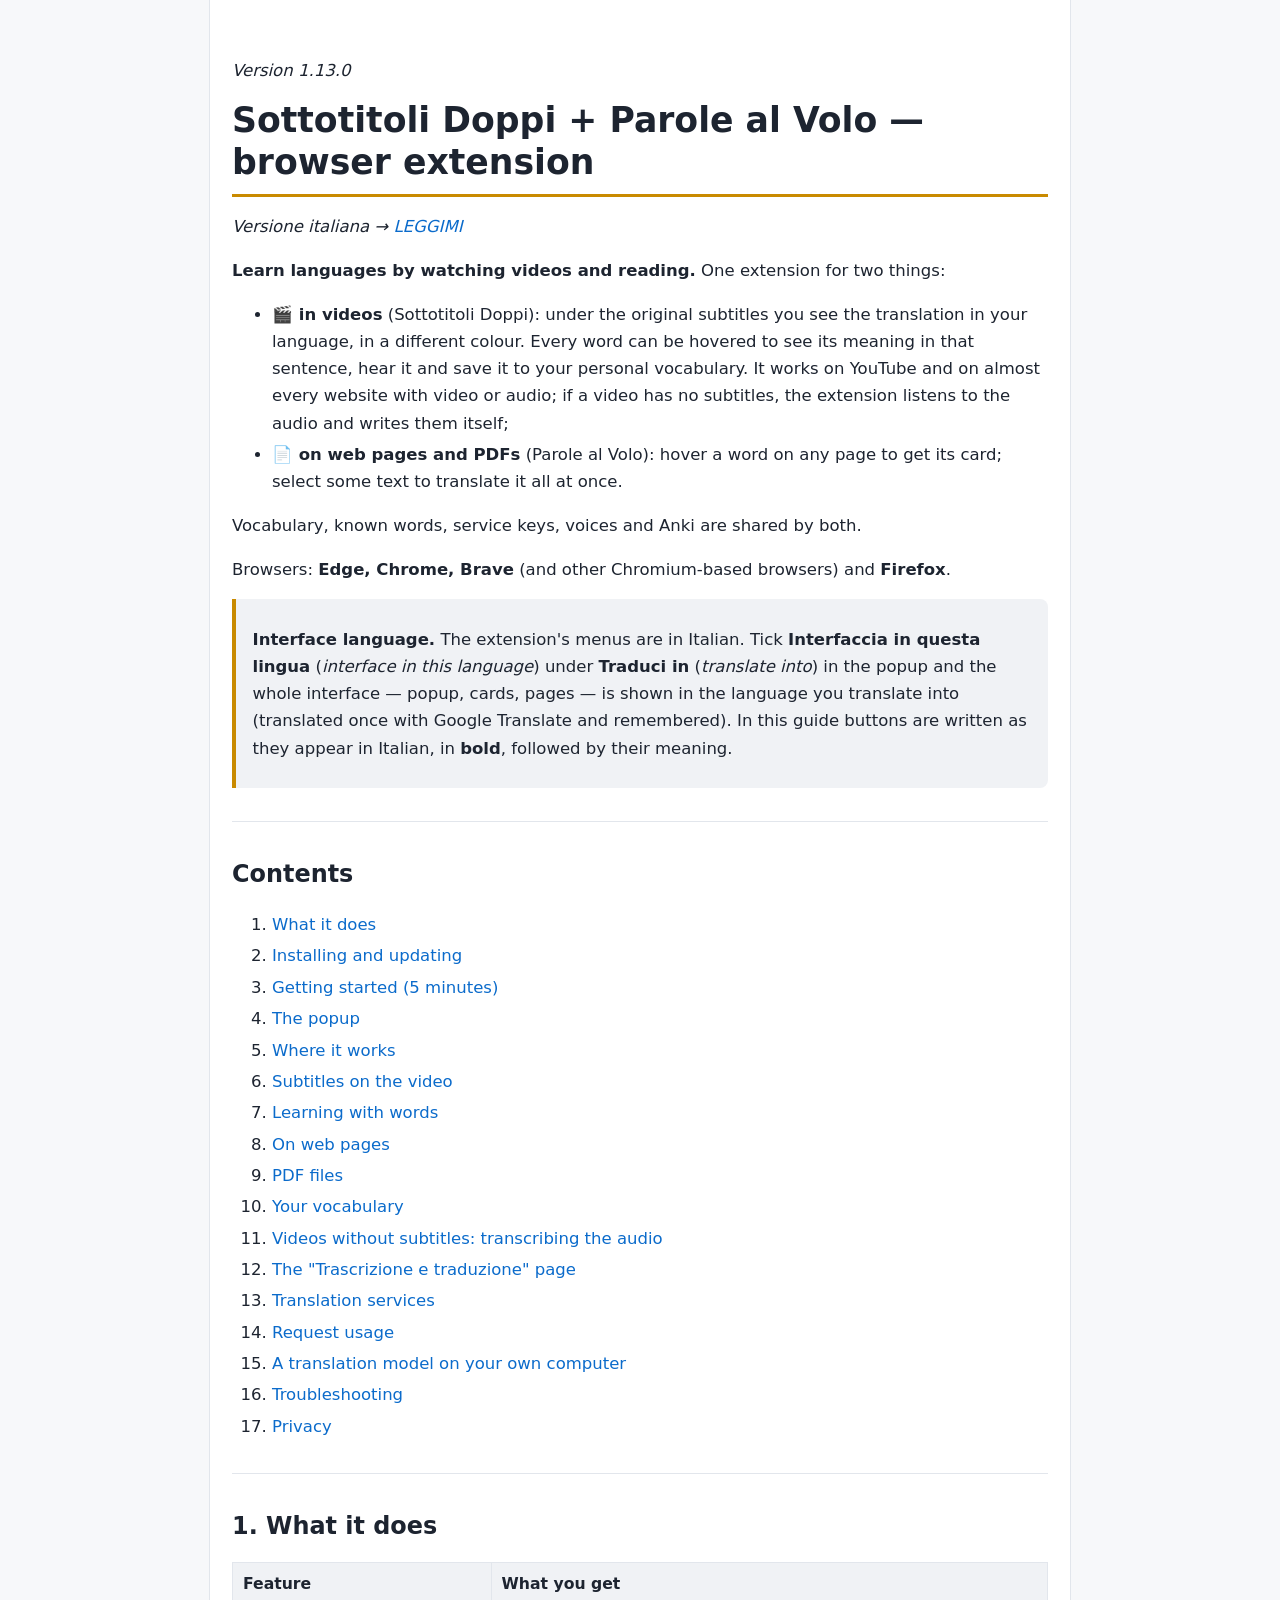
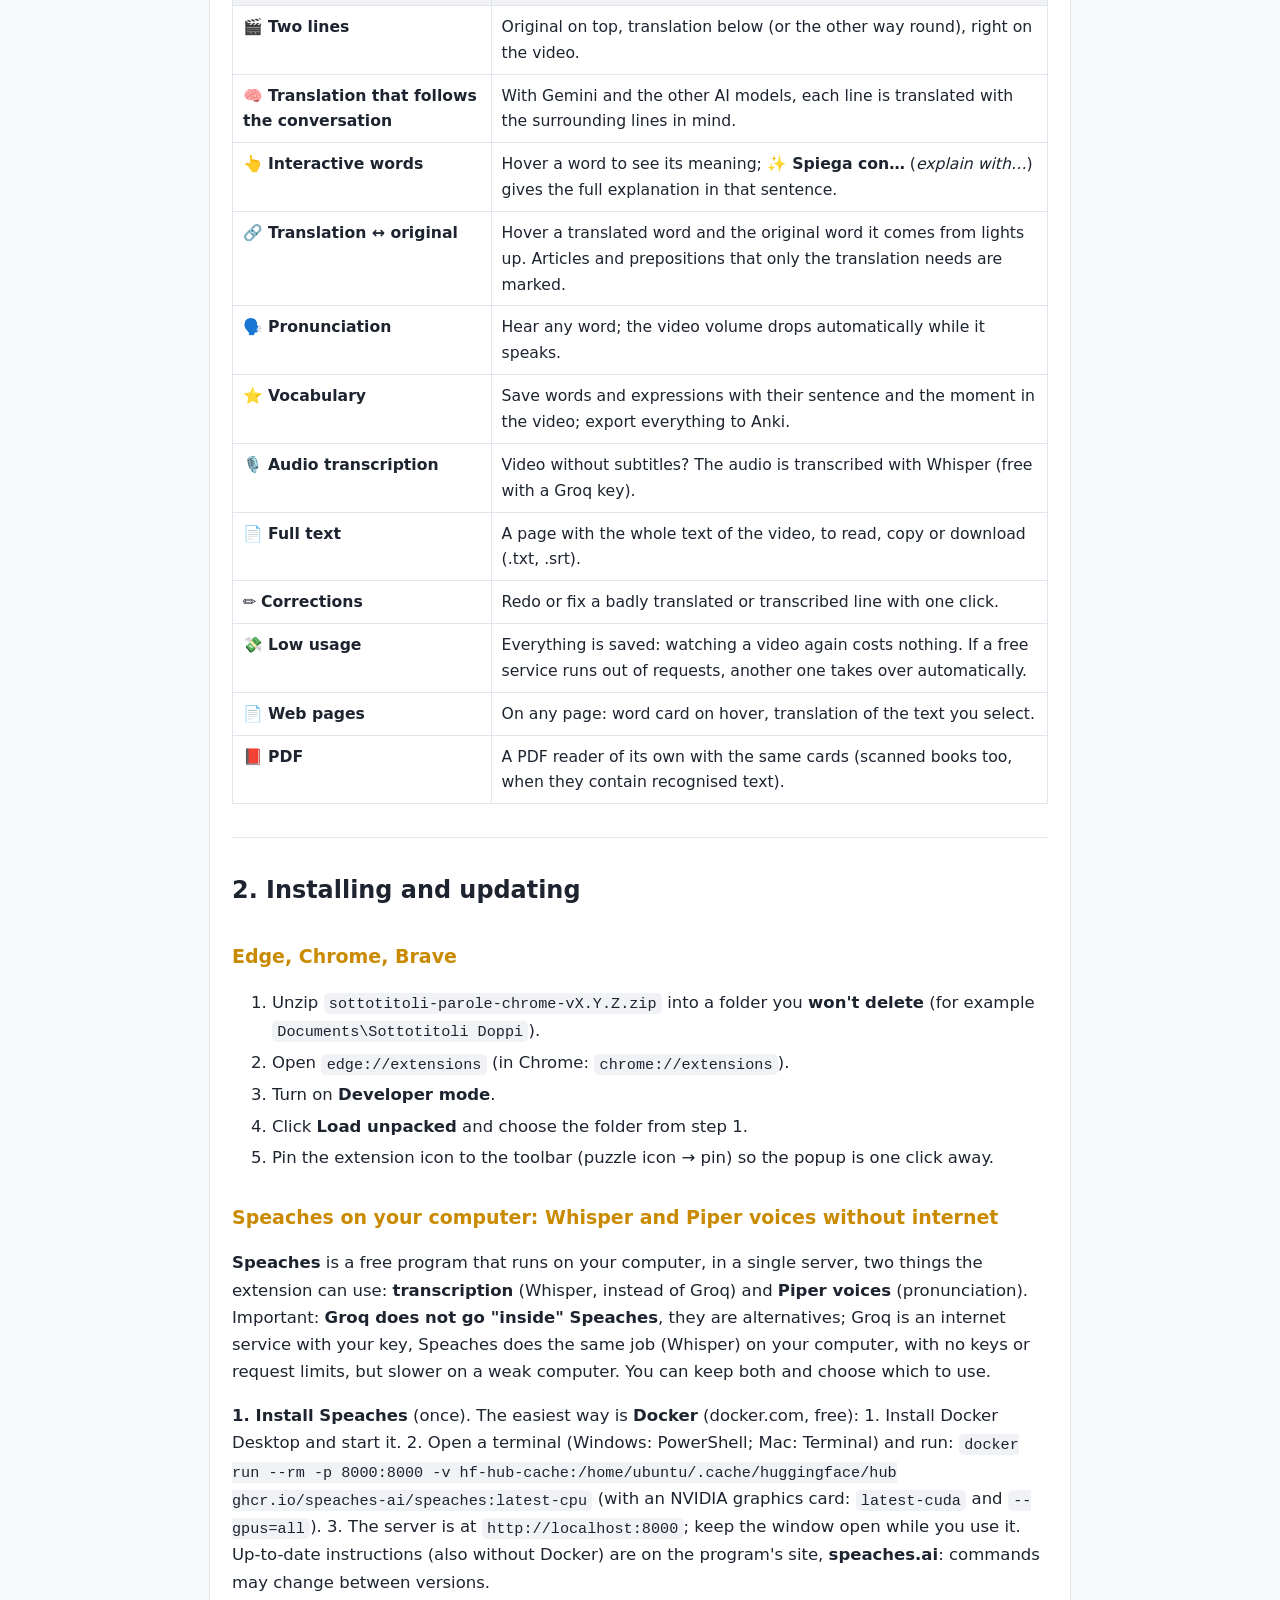
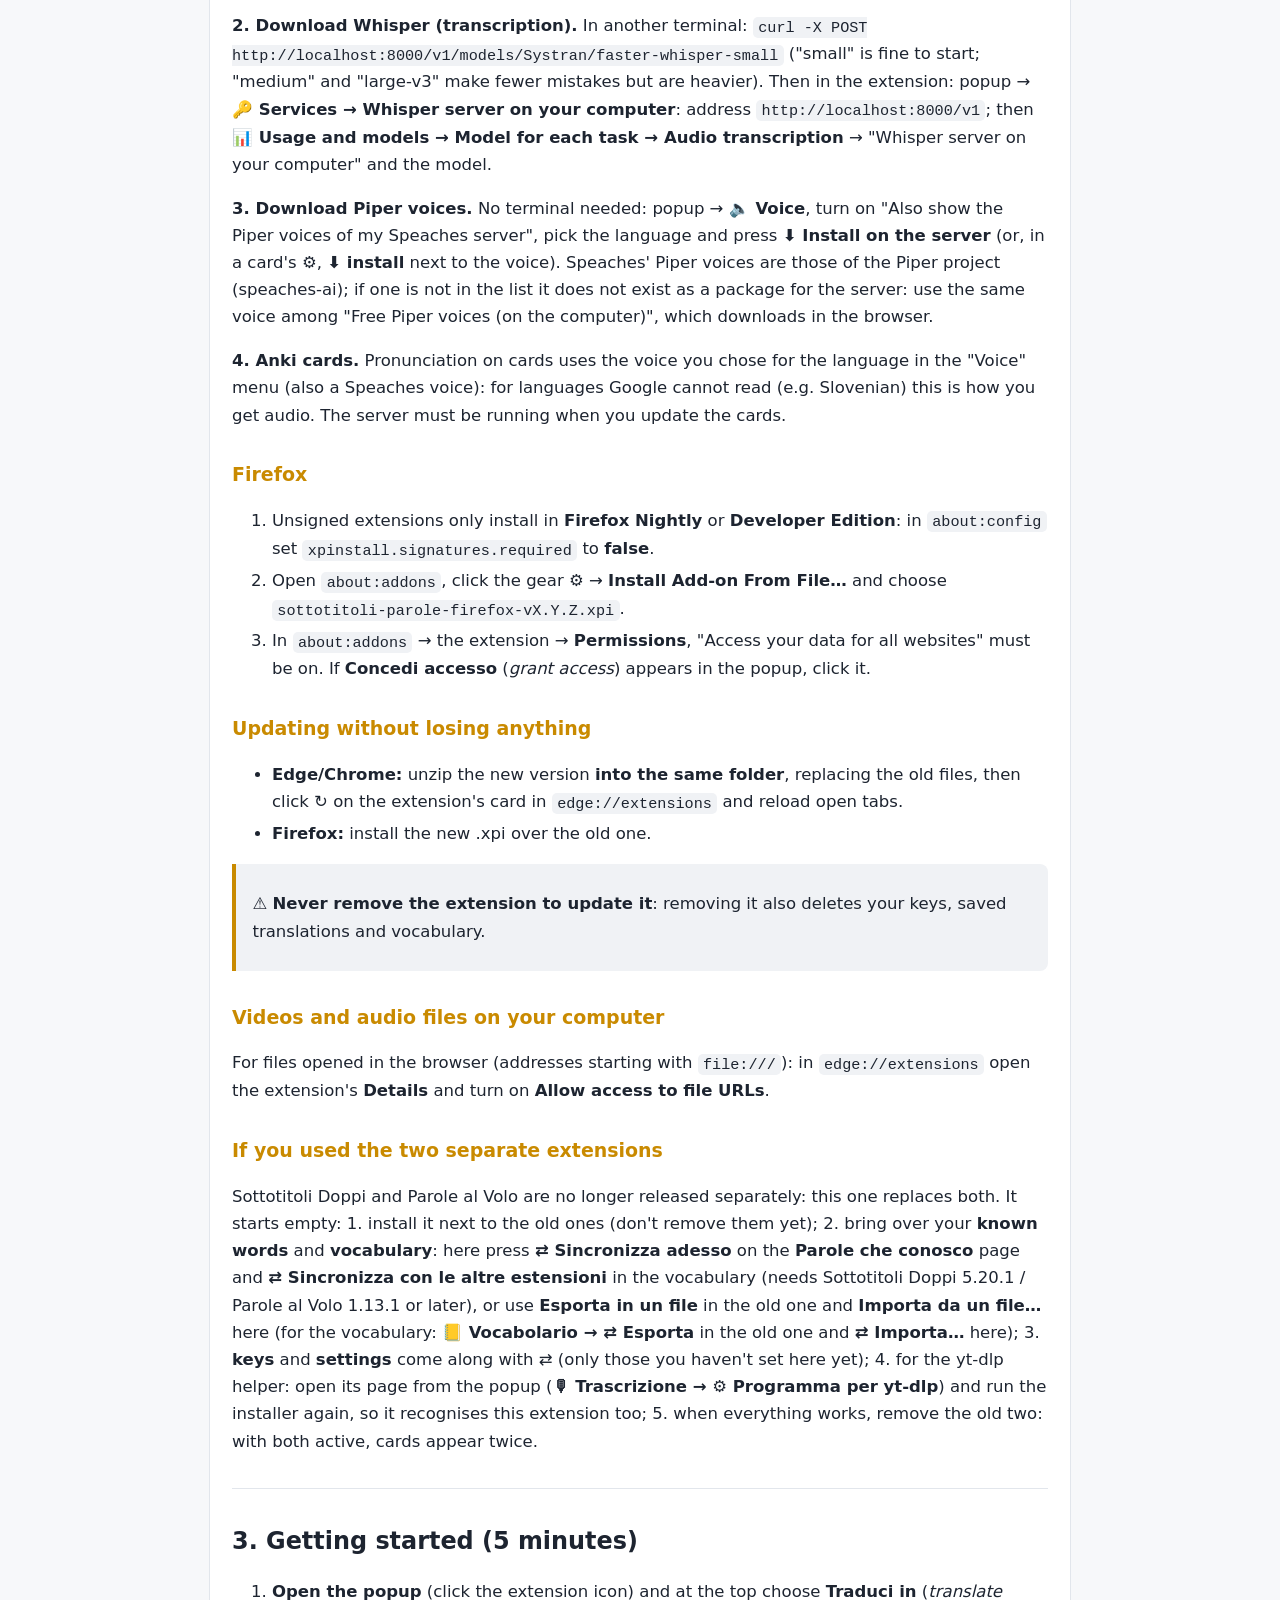
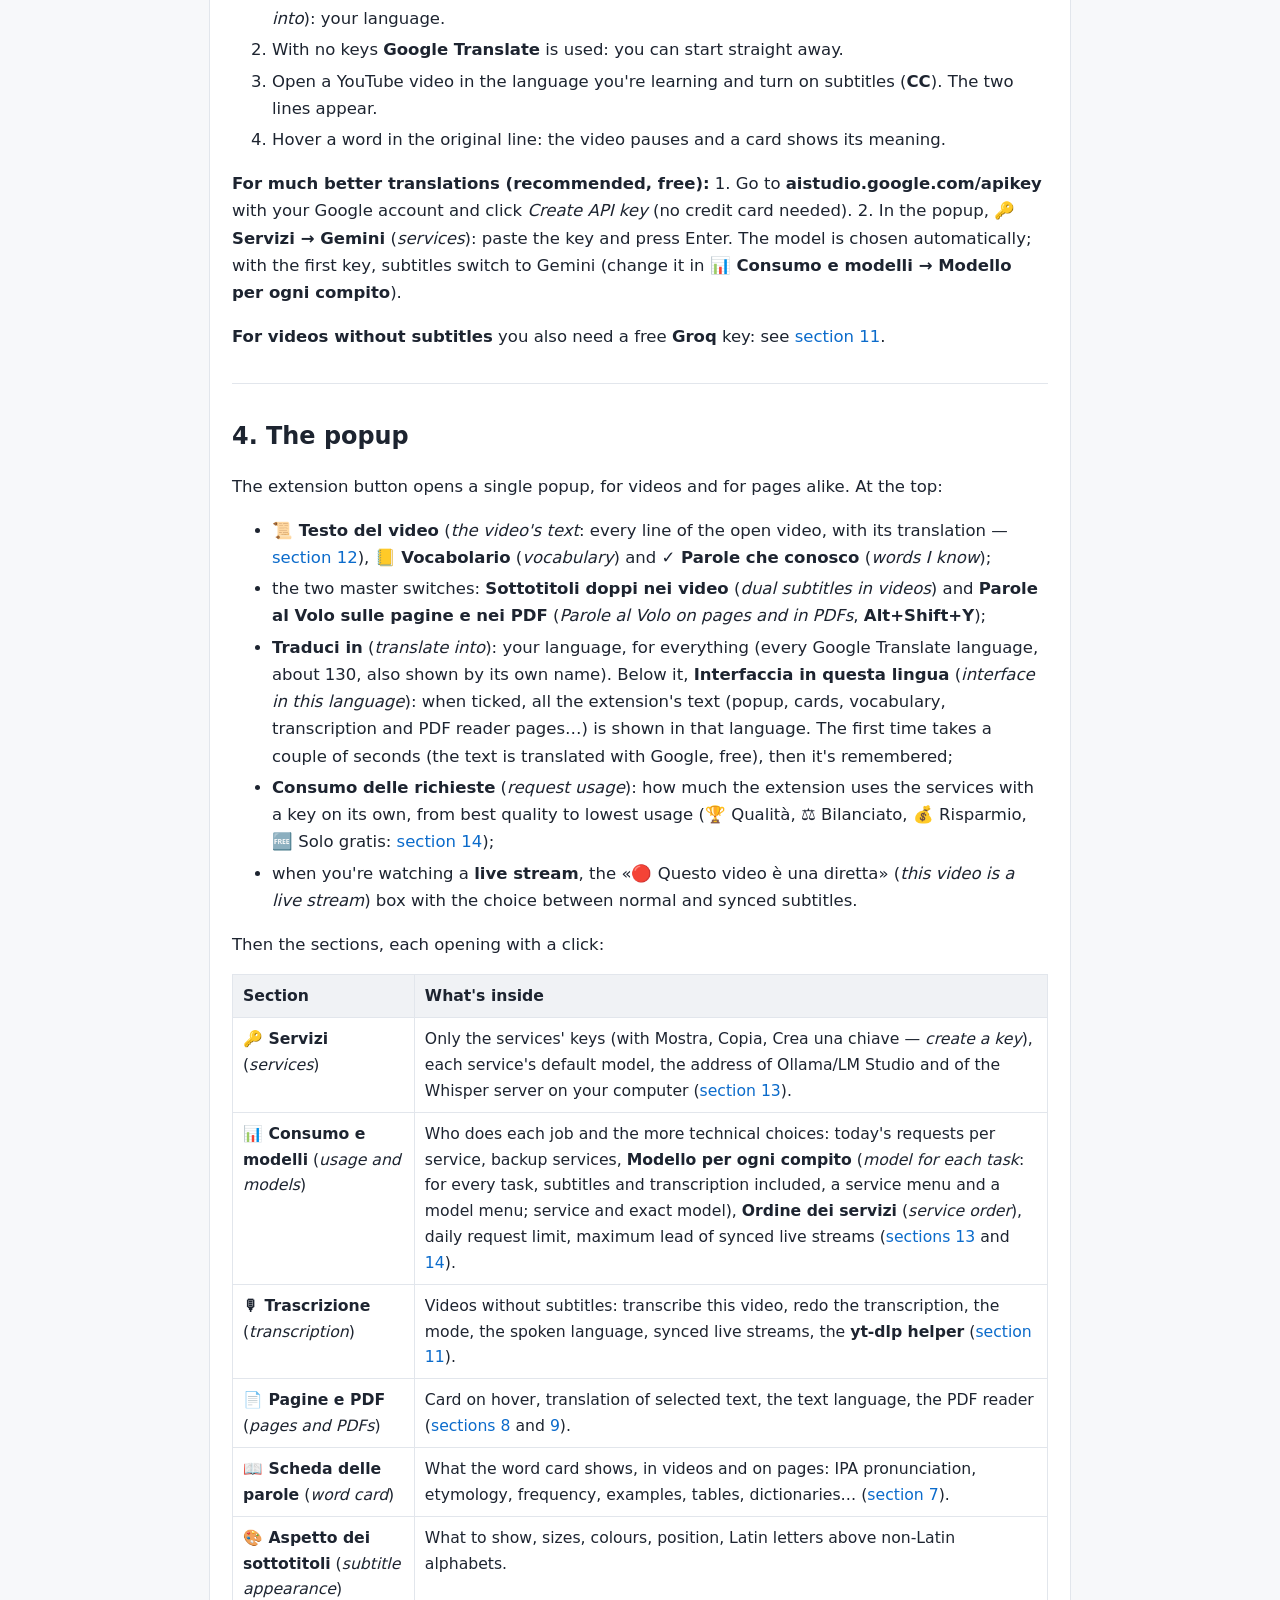
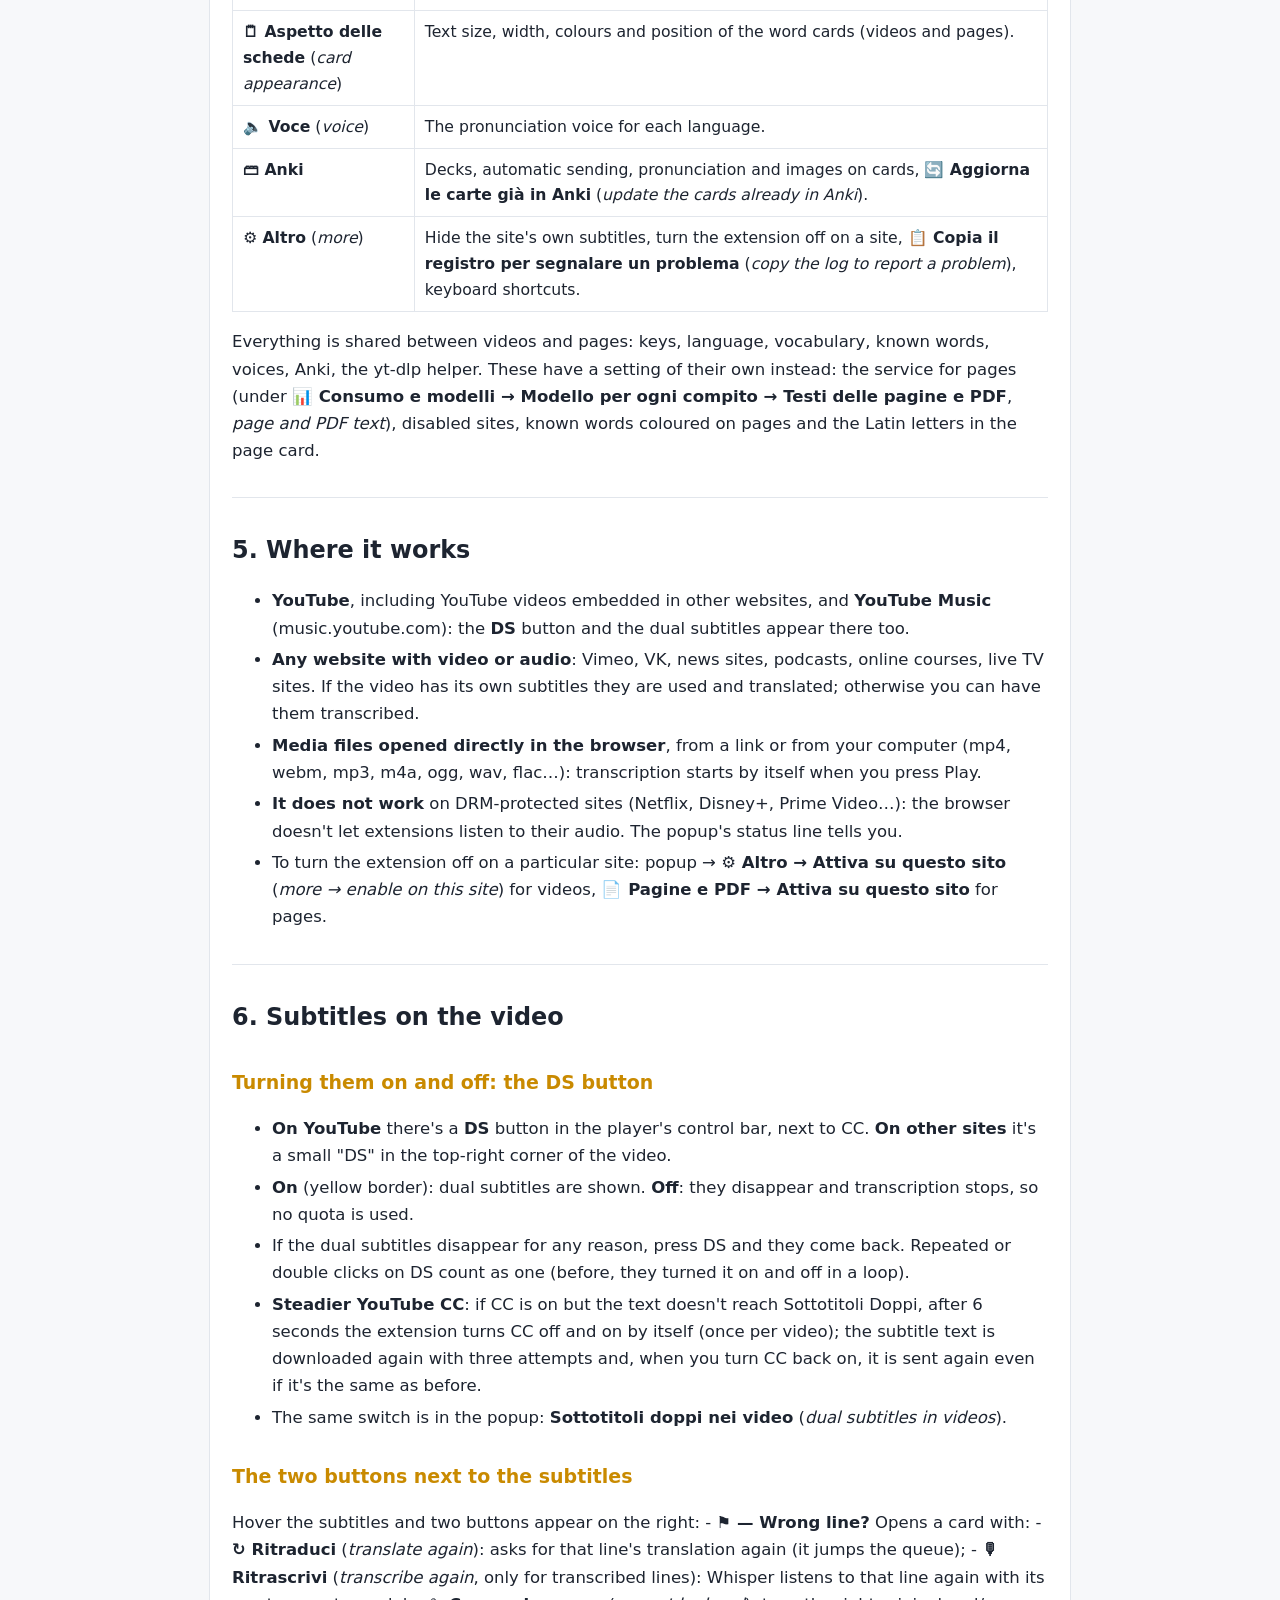
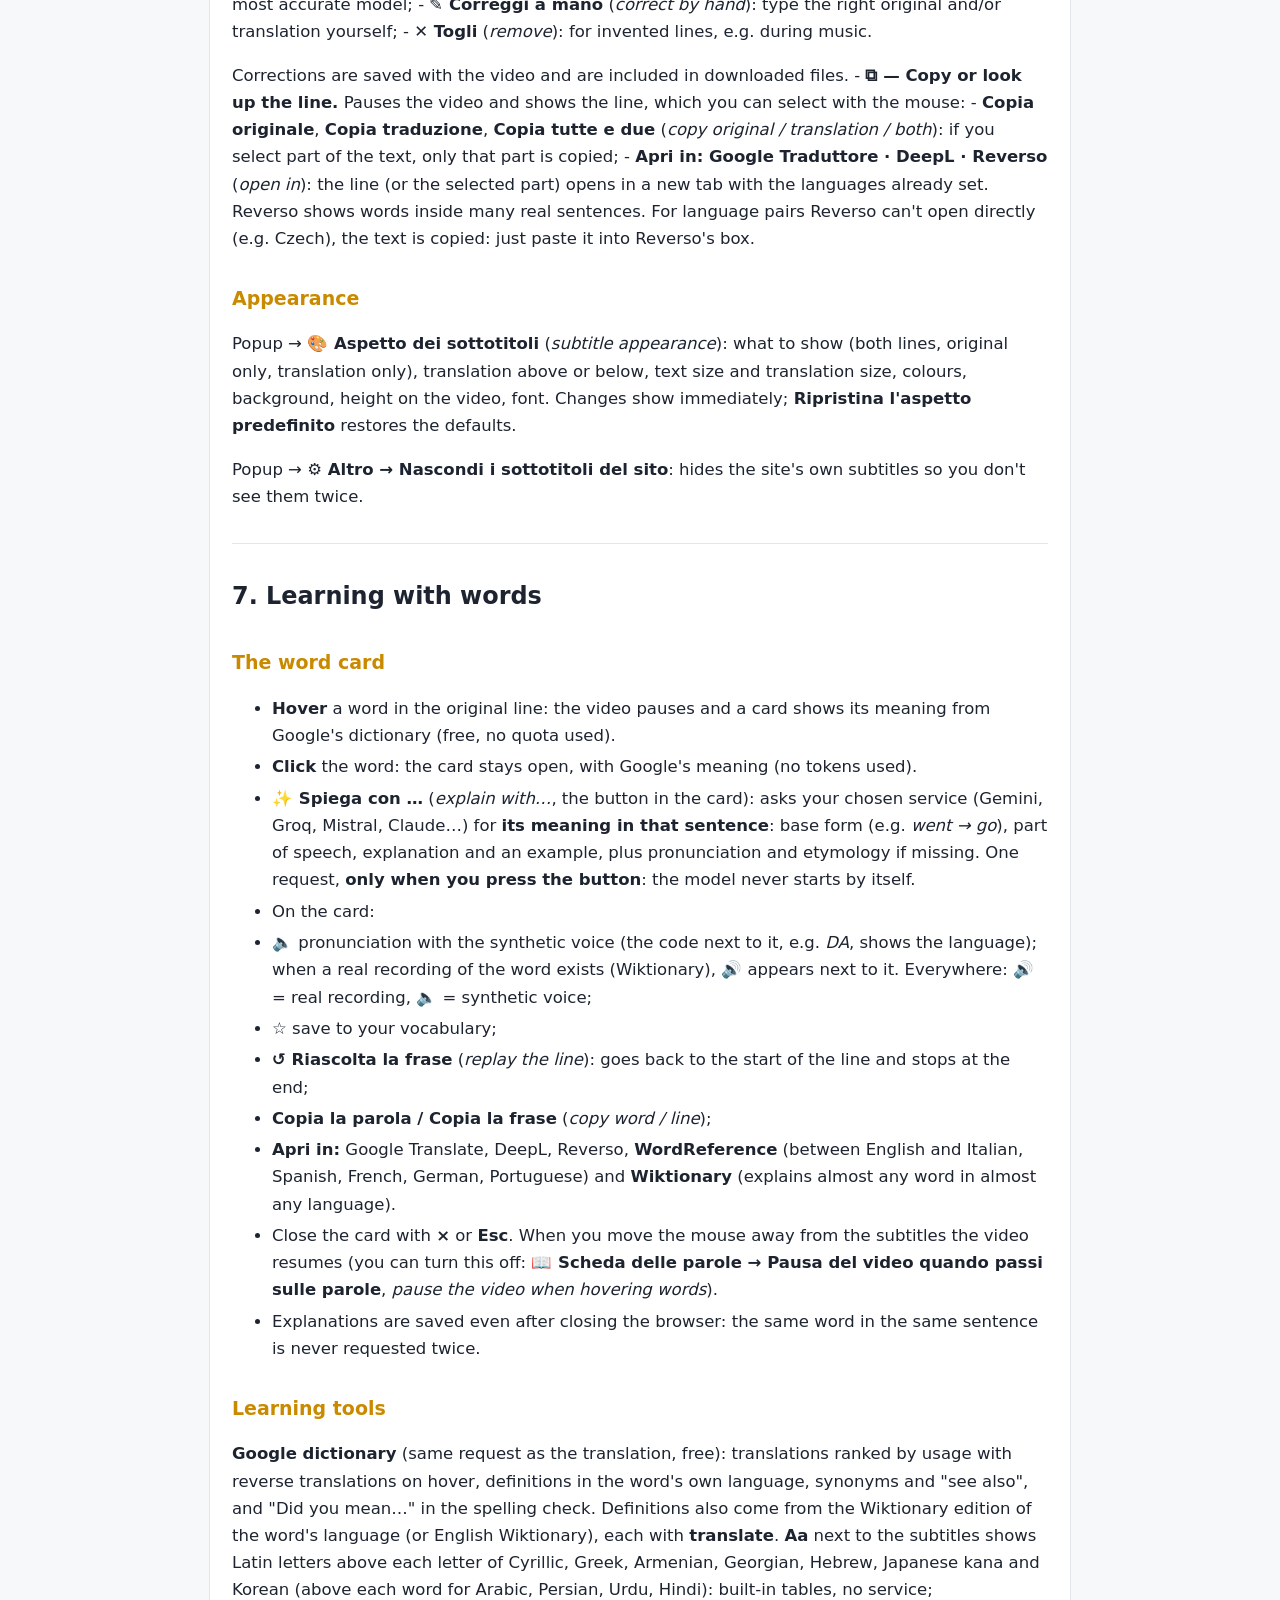
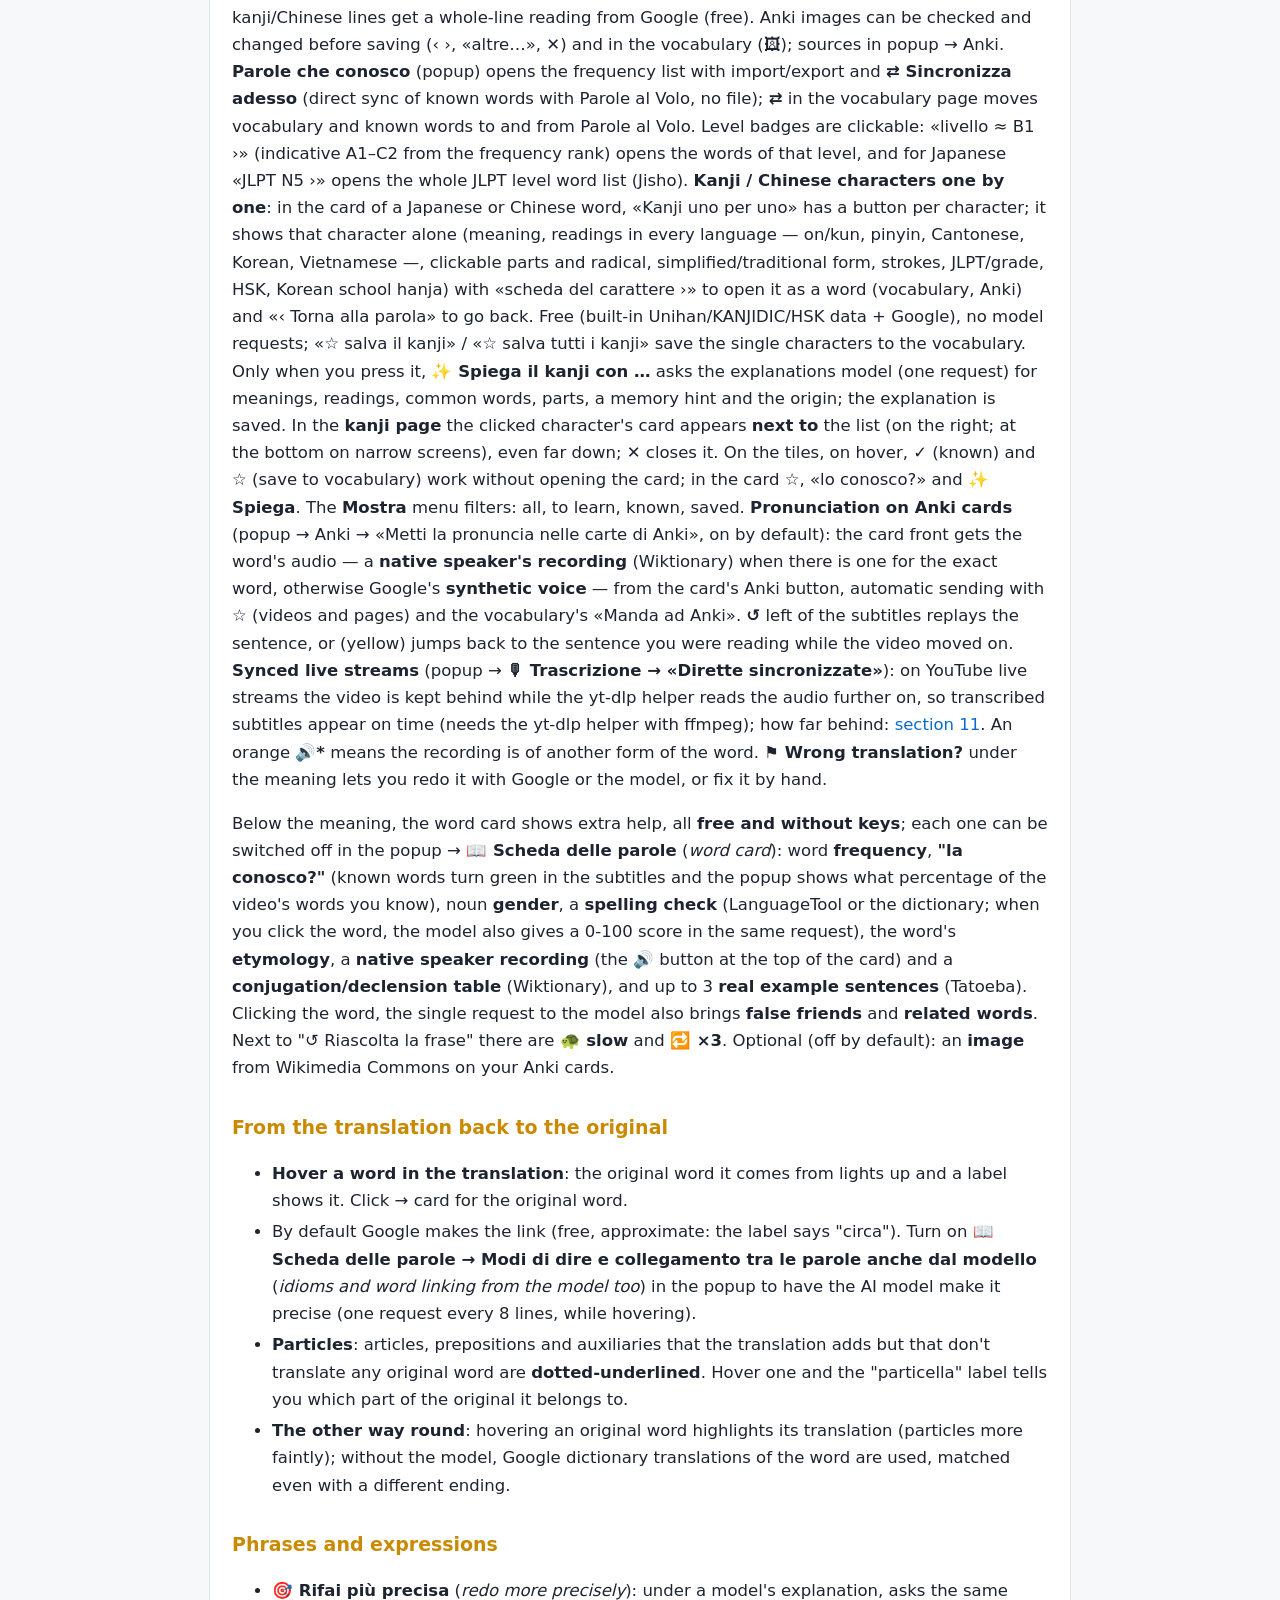
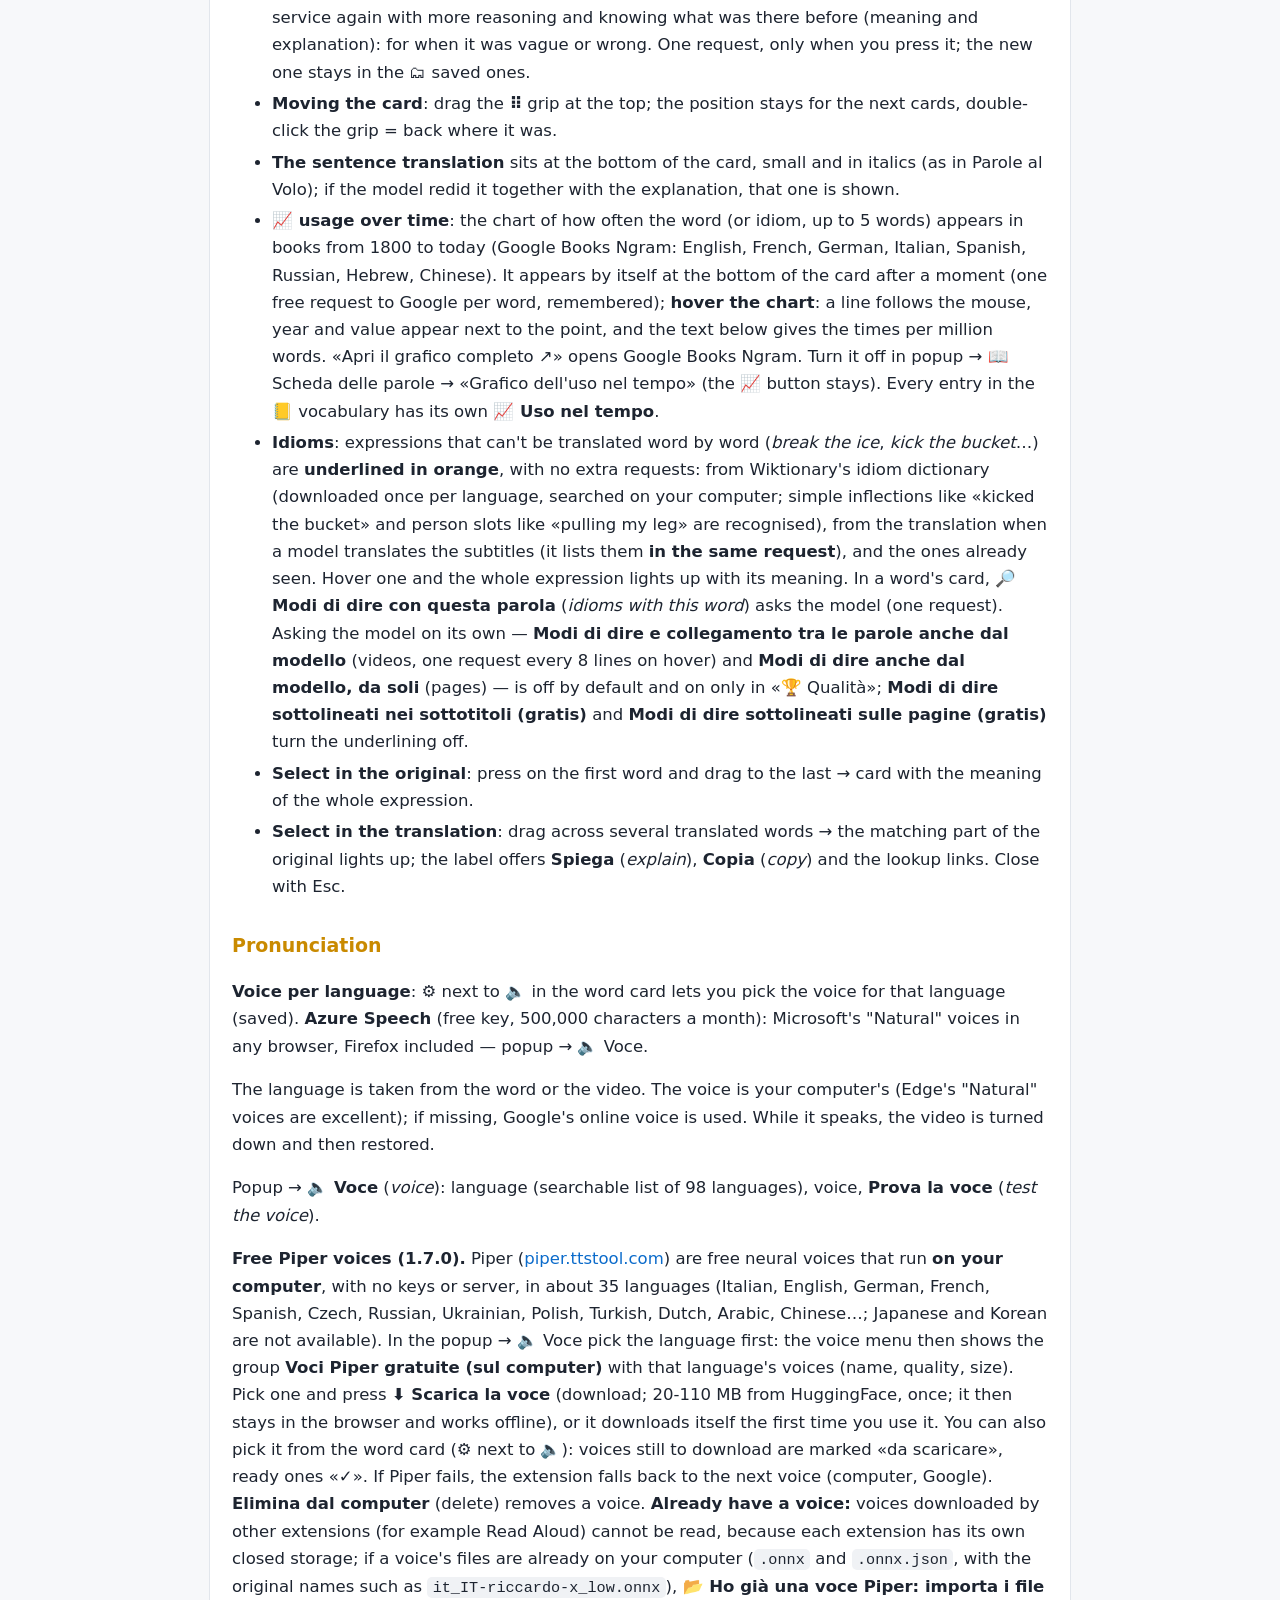
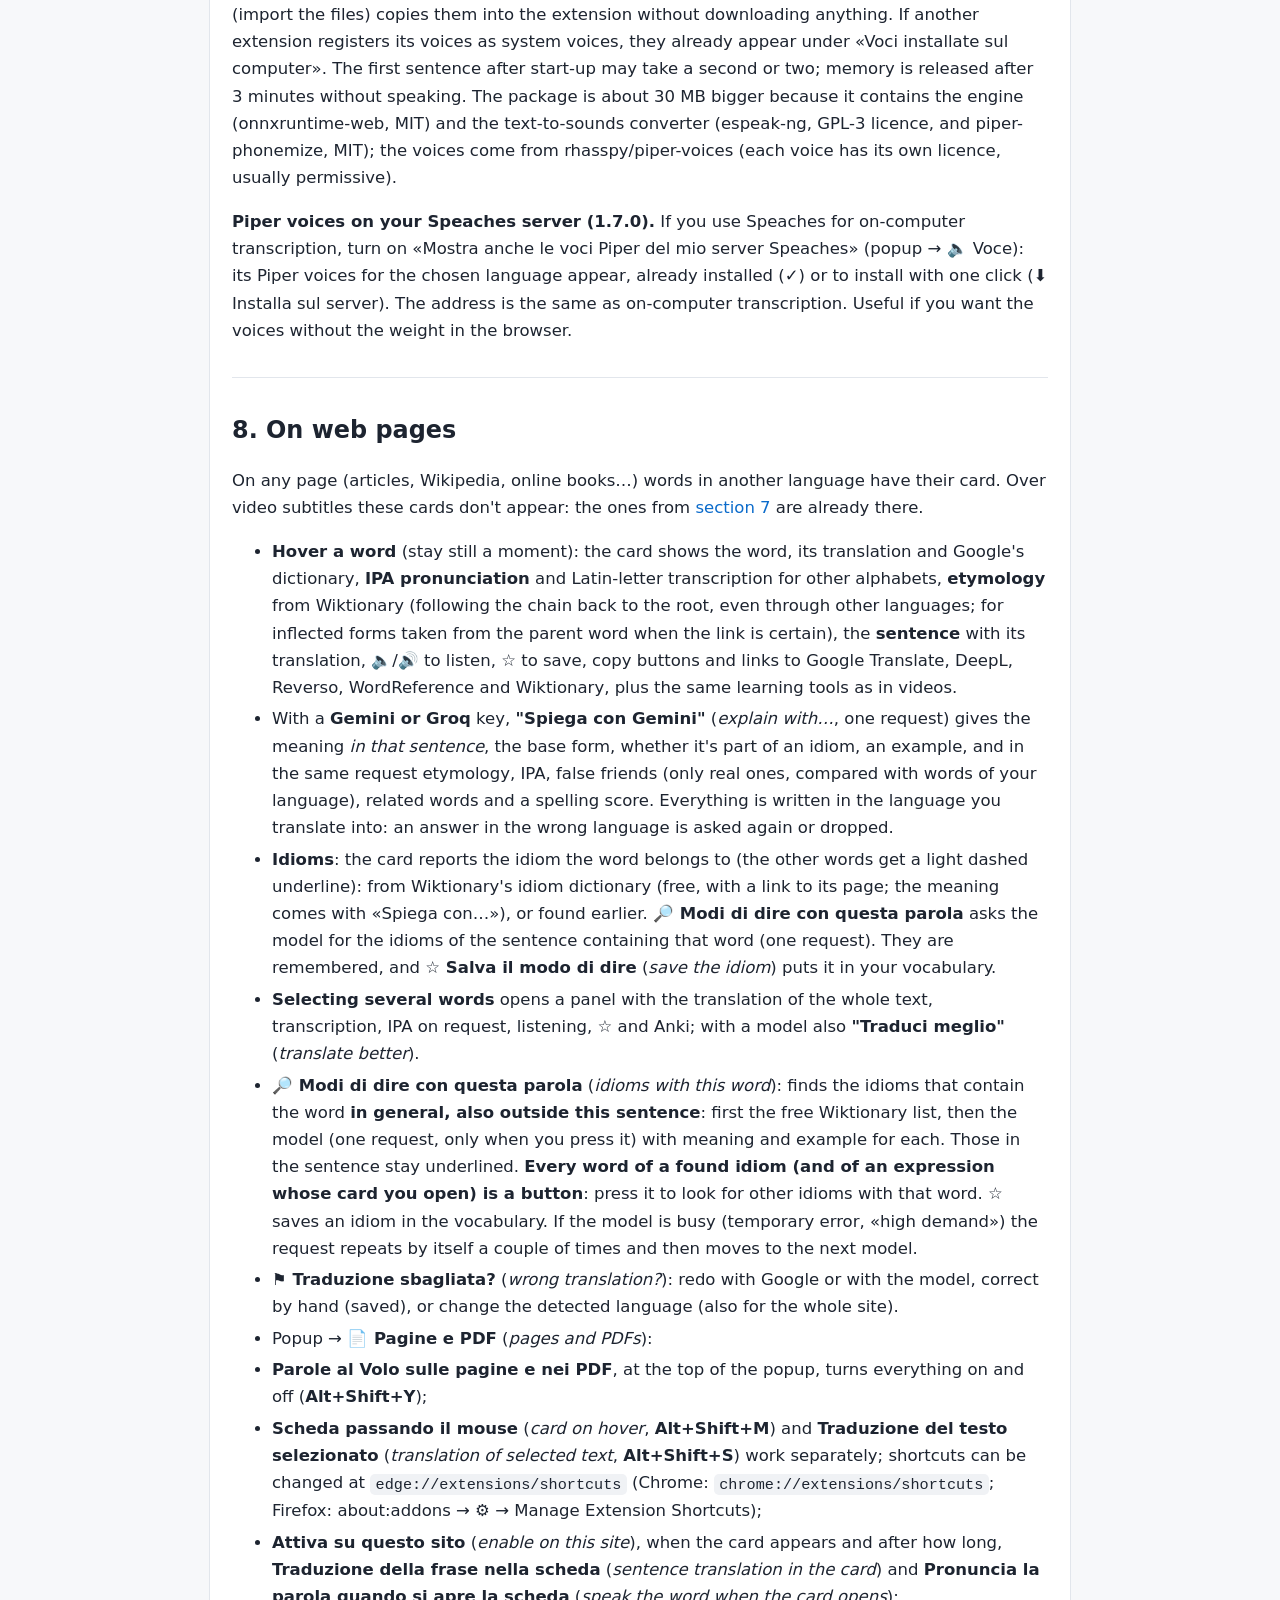
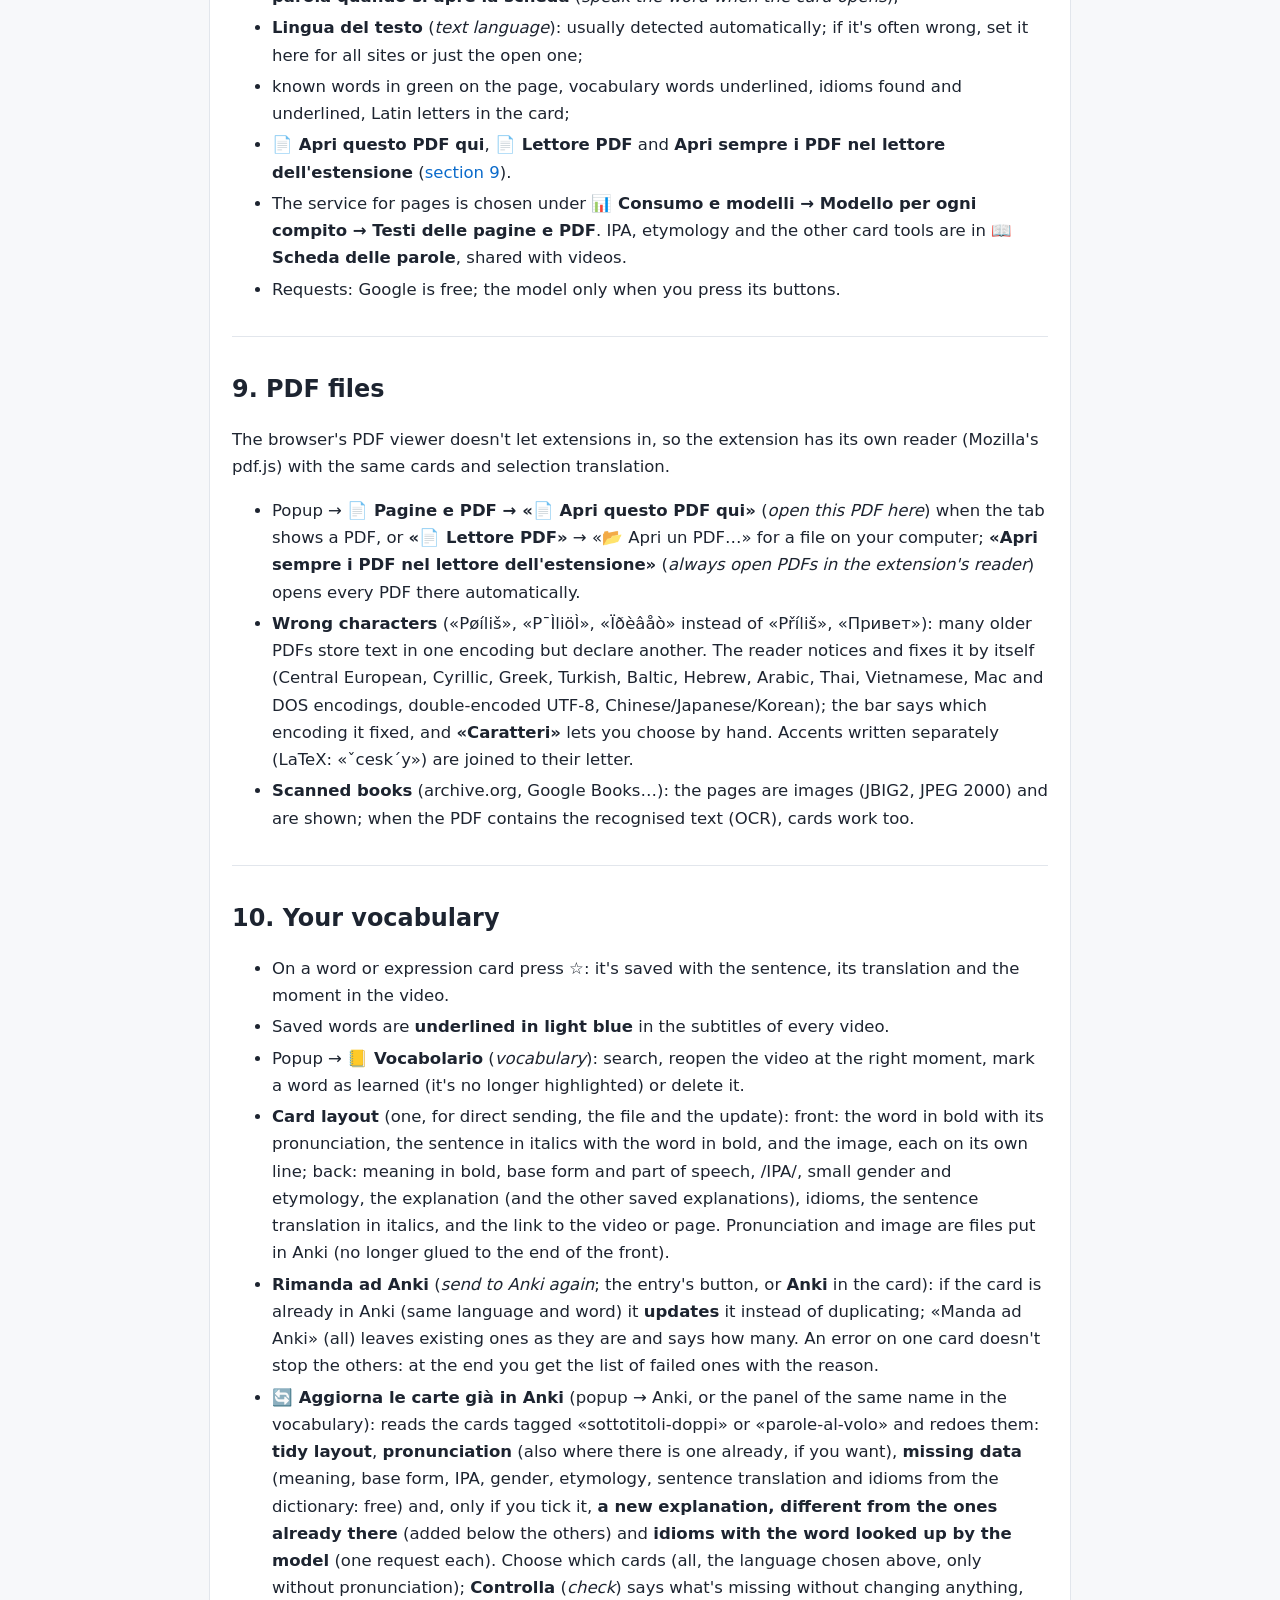
==== commit 0224678a: "Estensione unica 1.13.0: opzione per usare la traduzione automatica di YouTube al posto del servizio" ====
--- a/estensioni-browser/estensione-unica/GUIDE.en.html
+++ b/estensioni-browser/estensione-unica/GUIDE.en.html
@@ -1,5 +1,5 @@
 <!doctype html><html lang="en"><head><meta charset="utf-8">
-<meta name="viewport" content="width=device-width,initial-scale=1"><title>Sottotitoli Doppi + Parole al Volo 1.12.1 — Guide</title><style>
+<meta name="viewport" content="width=device-width,initial-scale=1"><title>Sottotitoli Doppi + Parole al Volo 1.13.0 — Guide</title><style>
 :root{--bg:#f7f8fa;--paper:#ffffff;--ink:#1d2430;--soft:#4a5568;--line:#e2e6ec;--accent:#c98a00;--link:#0b6bcb;--code:#f0f2f5}
 @media (prefers-color-scheme:dark){:root{--bg:#141922;--paper:#1d2430;--ink:#eef1f5;--soft:#b6bfcc;--line:#323c4d;--accent:#f5c84b;--link:#7cc4ff;--code:#262f3d}}
 *{box-sizing:border-box}
@@ -21,7 +21,7 @@
 pre{white-space:pre-wrap;word-break:break-word}
 .toc-note{color:var(--soft)}
 </style></head>
-<body><main><p><em>Version 1.12.1</em></p>
+<body><main><p><em>Version 1.13.0</em></p>
 <h1 id="sottotitoli-doppi-parole-al-volo-browser-extension">Sottotitoli Doppi + Parole al Volo — browser extension</h1>
 <p><em>Versione italiana → <a href="LEGGIMI.html">LEGGIMI</a></em></p>
 <p><strong>Learn languages by watching videos and reading.</strong> One extension for two things:</p>
@@ -743,6 +743,7 @@
 <li><strong>1.7.28</strong>: (1) <strong>Search bar in the popup</strong> (at the top, "🔍 Cerca nelle opzioni…"): type a word (even just "kokoro", "images", "pause") and the options containing it appear with their section; a click opens the section, scrolls to the option and highlights it. (2) <strong>Empty box when there is nothing to show</strong>: the ⚑ button (and the language one) appear only when you move the mouse over the lower part of the video. (3) <strong>YouTube auto captions really corrected</strong>: the model is now told to add punctuation, capital letters and correct words (YouTube has none), "Also correct automatic captions" applies at once with the video open (on or off), and the ⚑ card has "✨ Correggili con il modello" even with the option off; if the model changes nothing, the status bar says so. Saved translations and transcripts stay saved and come back as usual. (4) <strong>Re-listen to the part without subtitles</strong>: in the ⚑ card opened where nothing shows (audio transcription) the button "🎙 Riascolta il pezzo senza sottotitoli (from–to)" re-listens with the most precise model to the space between the last subtitle and the next; if there was speech that was missed, it appears and gets translated.</li>
 <li><strong>1.7.29</strong>: (1) <strong>Messages on the video</strong> (top left): 🎙 transcription status, 🌐 how many sentences are translated, ℹ the latest messages (quotas, service changes, errors). Two switches in the popup; they disappear by themselves when the work is done. (2) <strong>With Whisper on your own computer</strong> (no key, no cost): by default the <strong>whole</strong> video is transcribed and translated right away, even while you watch, and the 60-minute limit does not apply; pausing a video without YouTube captions starts the full transcription at once. It needs the yt-dlp program; without it, things go on as before. Switch "With Whisper on my computer: transcribe the whole video at once" (popup → Transcription). (3) <strong>↺ arrow</strong>: no longer stays after changing video or going back before the sentence, lasts 3 minutes, and with no sentence on screen shows only with the mouse over the lower part. (4) <strong>YouTube auto captions</strong>: wider similarity threshold (0.6) and the status bar says how many sentences changed, were already equal or were discarded as too different.</li>
 <li><strong>1.7.32</strong>: (1) <strong>Full transcription with the server on your computer</strong>: long videos (even 3 hours) are transcribed in 3-minute pieces, one after the other, instead of one huge request that crashed the server; if the server restarts it waits and retries by itself. (2) The <strong>on-video message</strong> "🎙 Transcription…" always appears when a transcription starts, from the button or the "For this video" menu. (3) The buttons to <strong>change model</strong> in the card respond immediately (they light up and show "⏳").</li>
+<li><strong>1.13.0</strong>: new option <strong>"Usa la traduzione automatica di YouTube, se c'è"</strong> (popup, below "if the video already has the translation, merge it"): instead of Gemini or the other services, it uses the automatic translation YouTube offers for the video's captions, with no requests or keys. Off by default.</li>
 <li><strong>1.12.1</strong>: <strong>translation did not start with Gemini (it did with Google)</strong>: a slow read of local storage blocked the correction of automatic subtitles. Each read now waits 1.5 seconds at most.</li>
 <li><strong>1.12.0</strong>: <strong>service keys now live in the fast storage</strong> and show up at once even if Firefox's saved-data storage is full and not answering; the popup no longer waits for it. In "💾 Dati salvati" the reset is always visible (with steps to delete the folder by hand if it hangs), and automatic cleanup is one month if you choose nothing else.</li>
 <li><strong>1.11.1</strong>: <strong>keys no longer disappear</strong> (with slow storage the popup could overwrite them with only the last one). The two on/off switches were removed from the popup: the extensions are always on; use the DS button in the video and "Attiva su questo sito" for pages.</li>
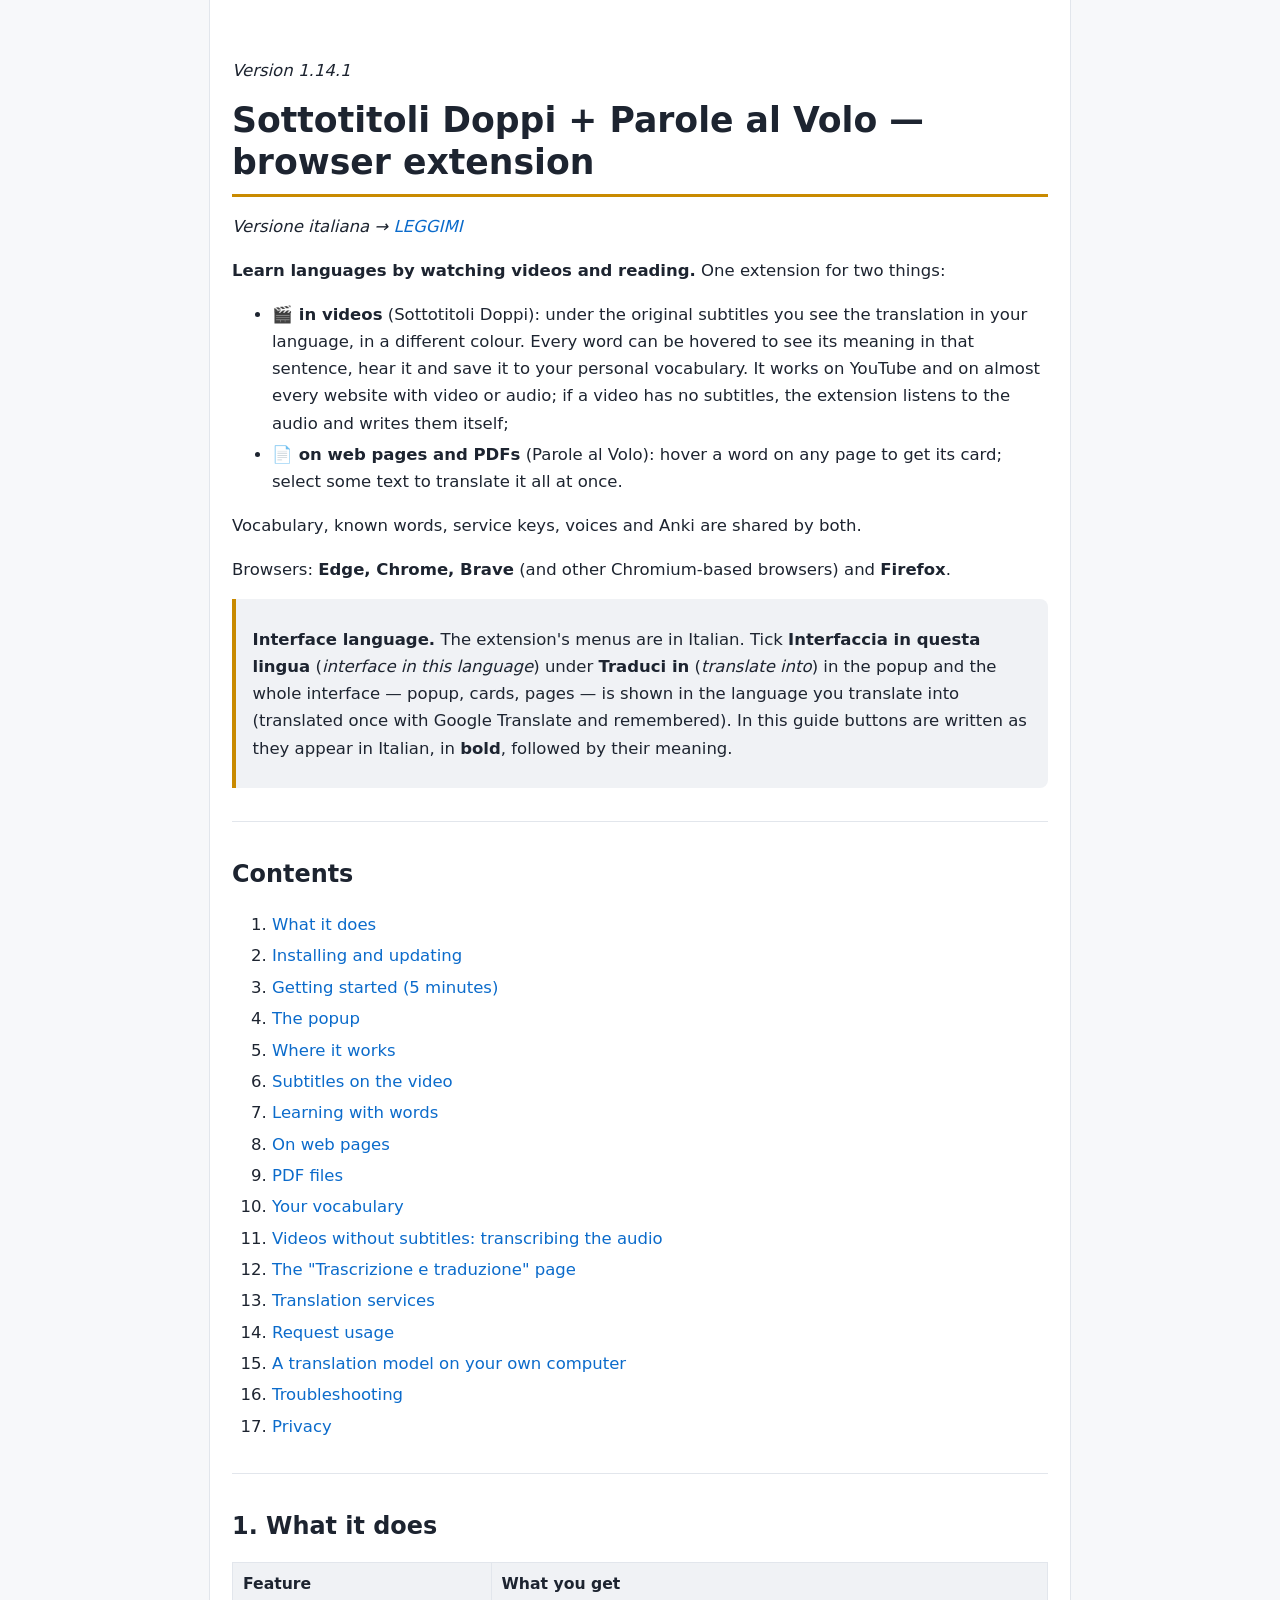
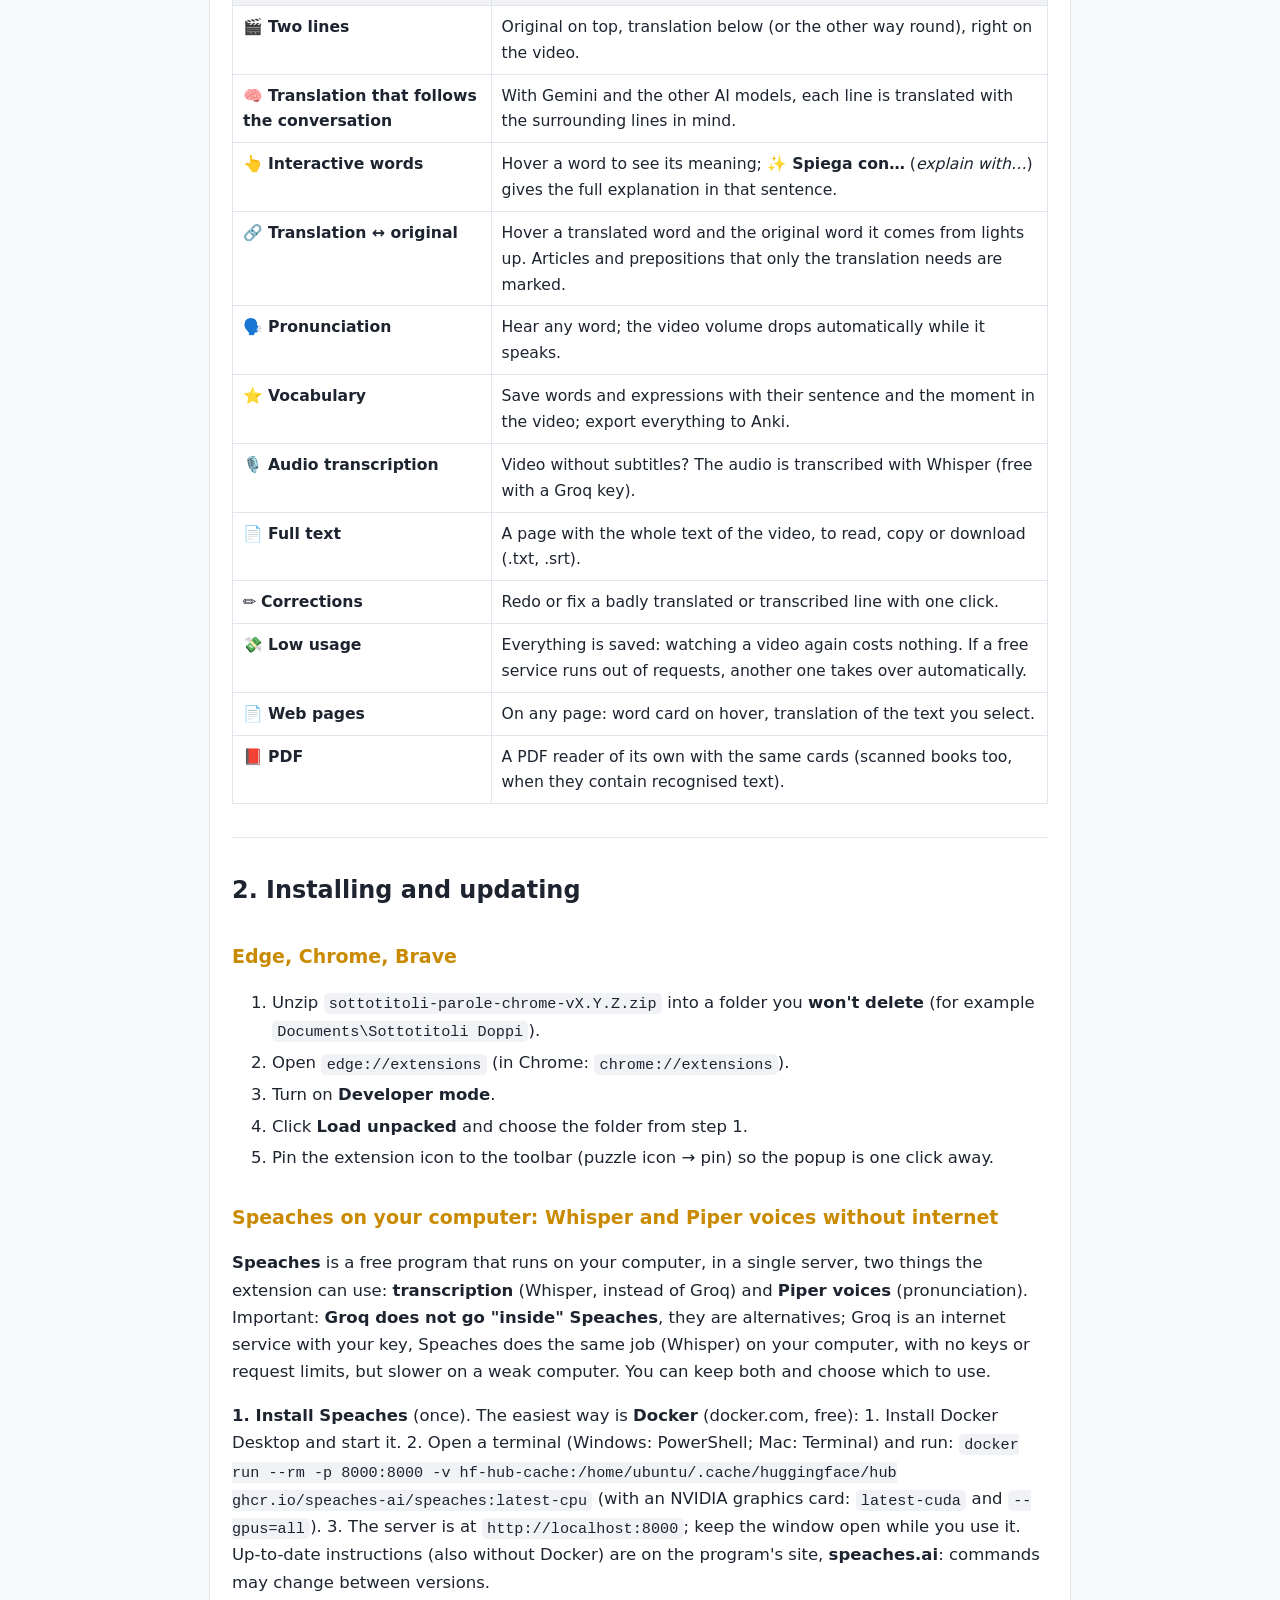
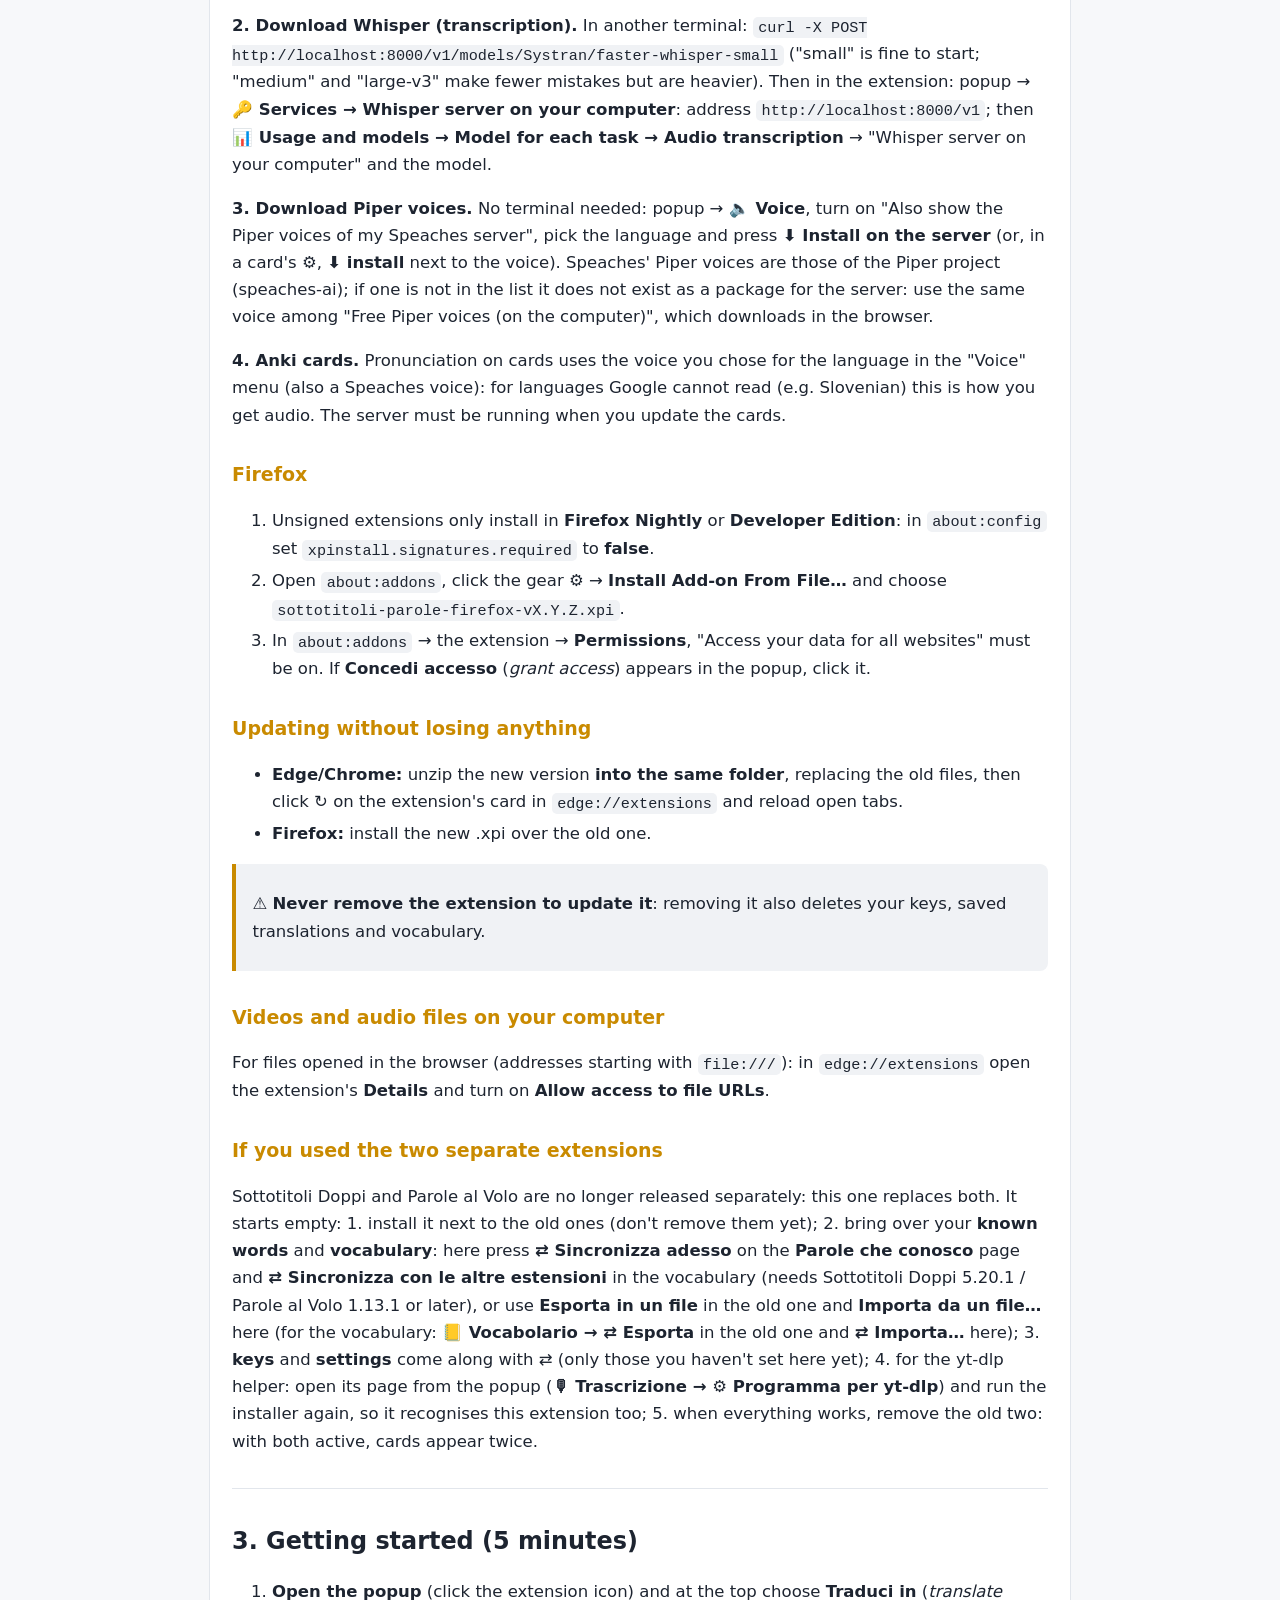
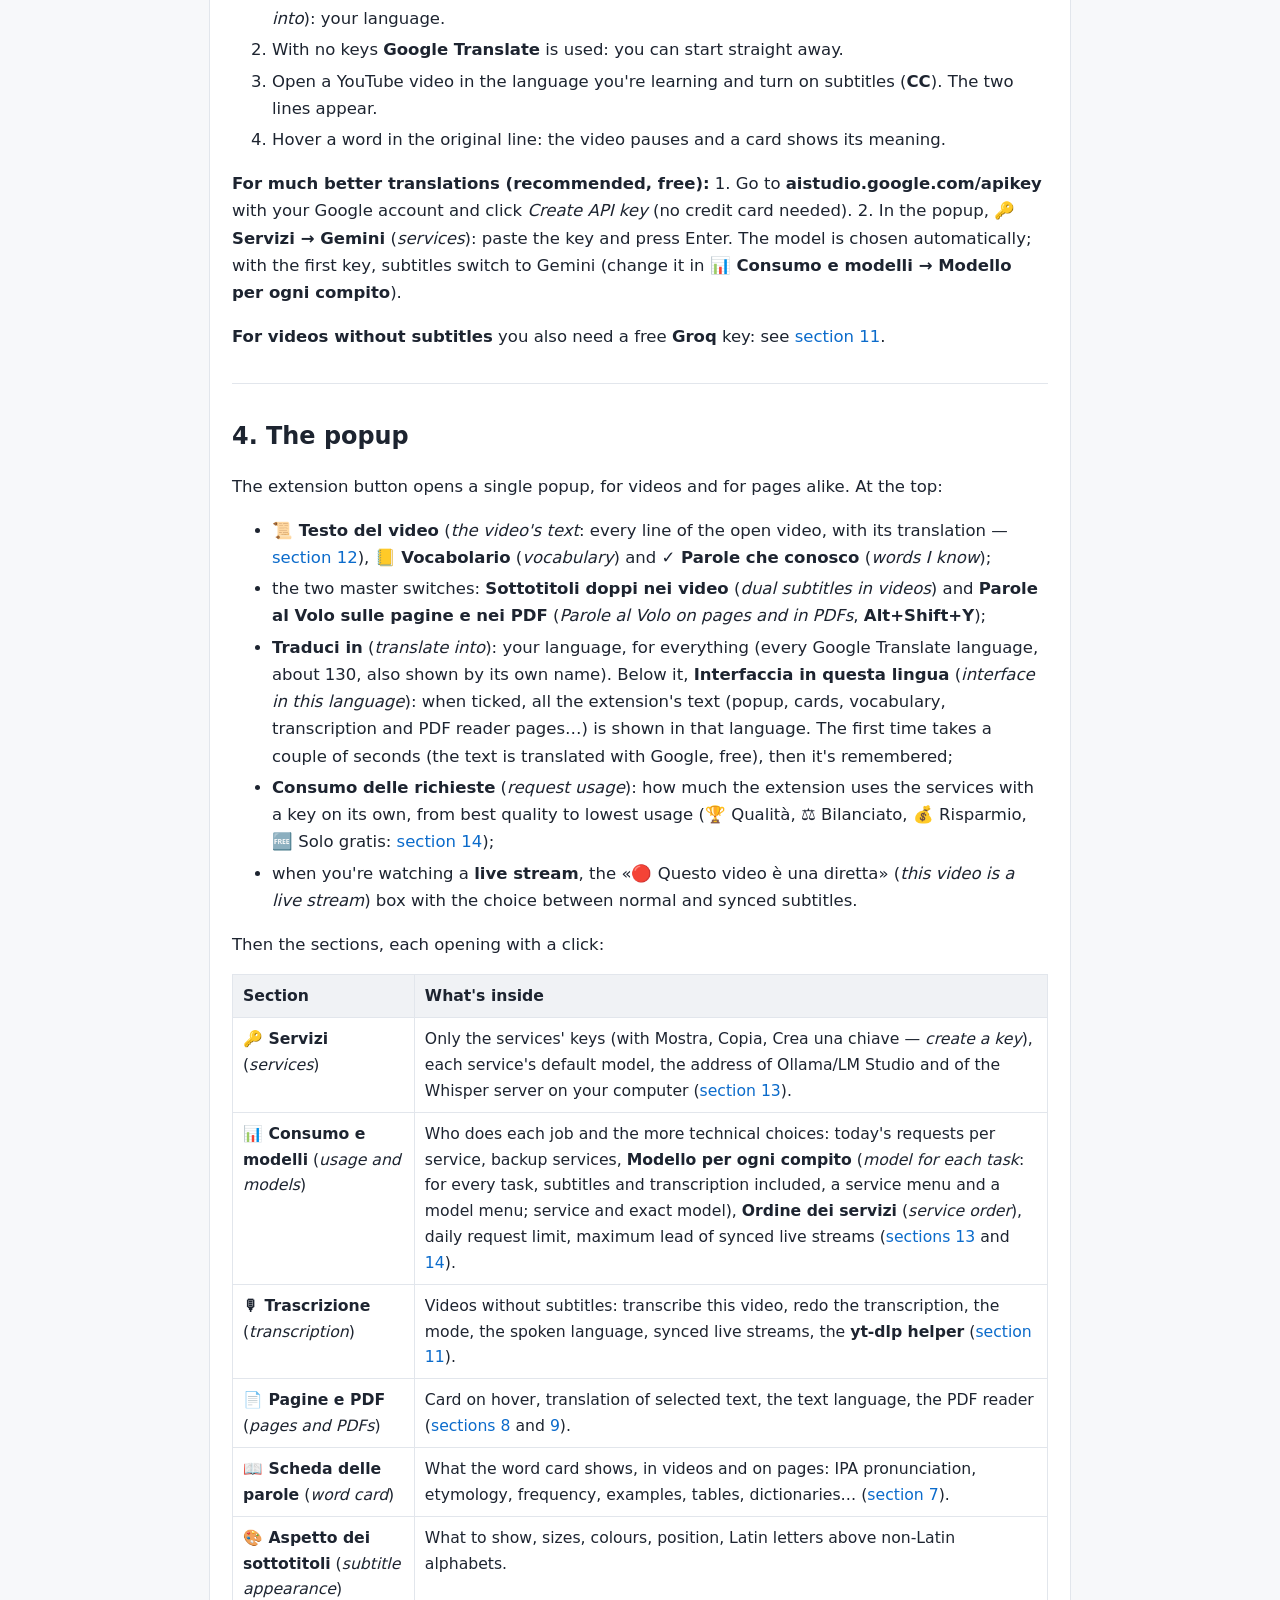
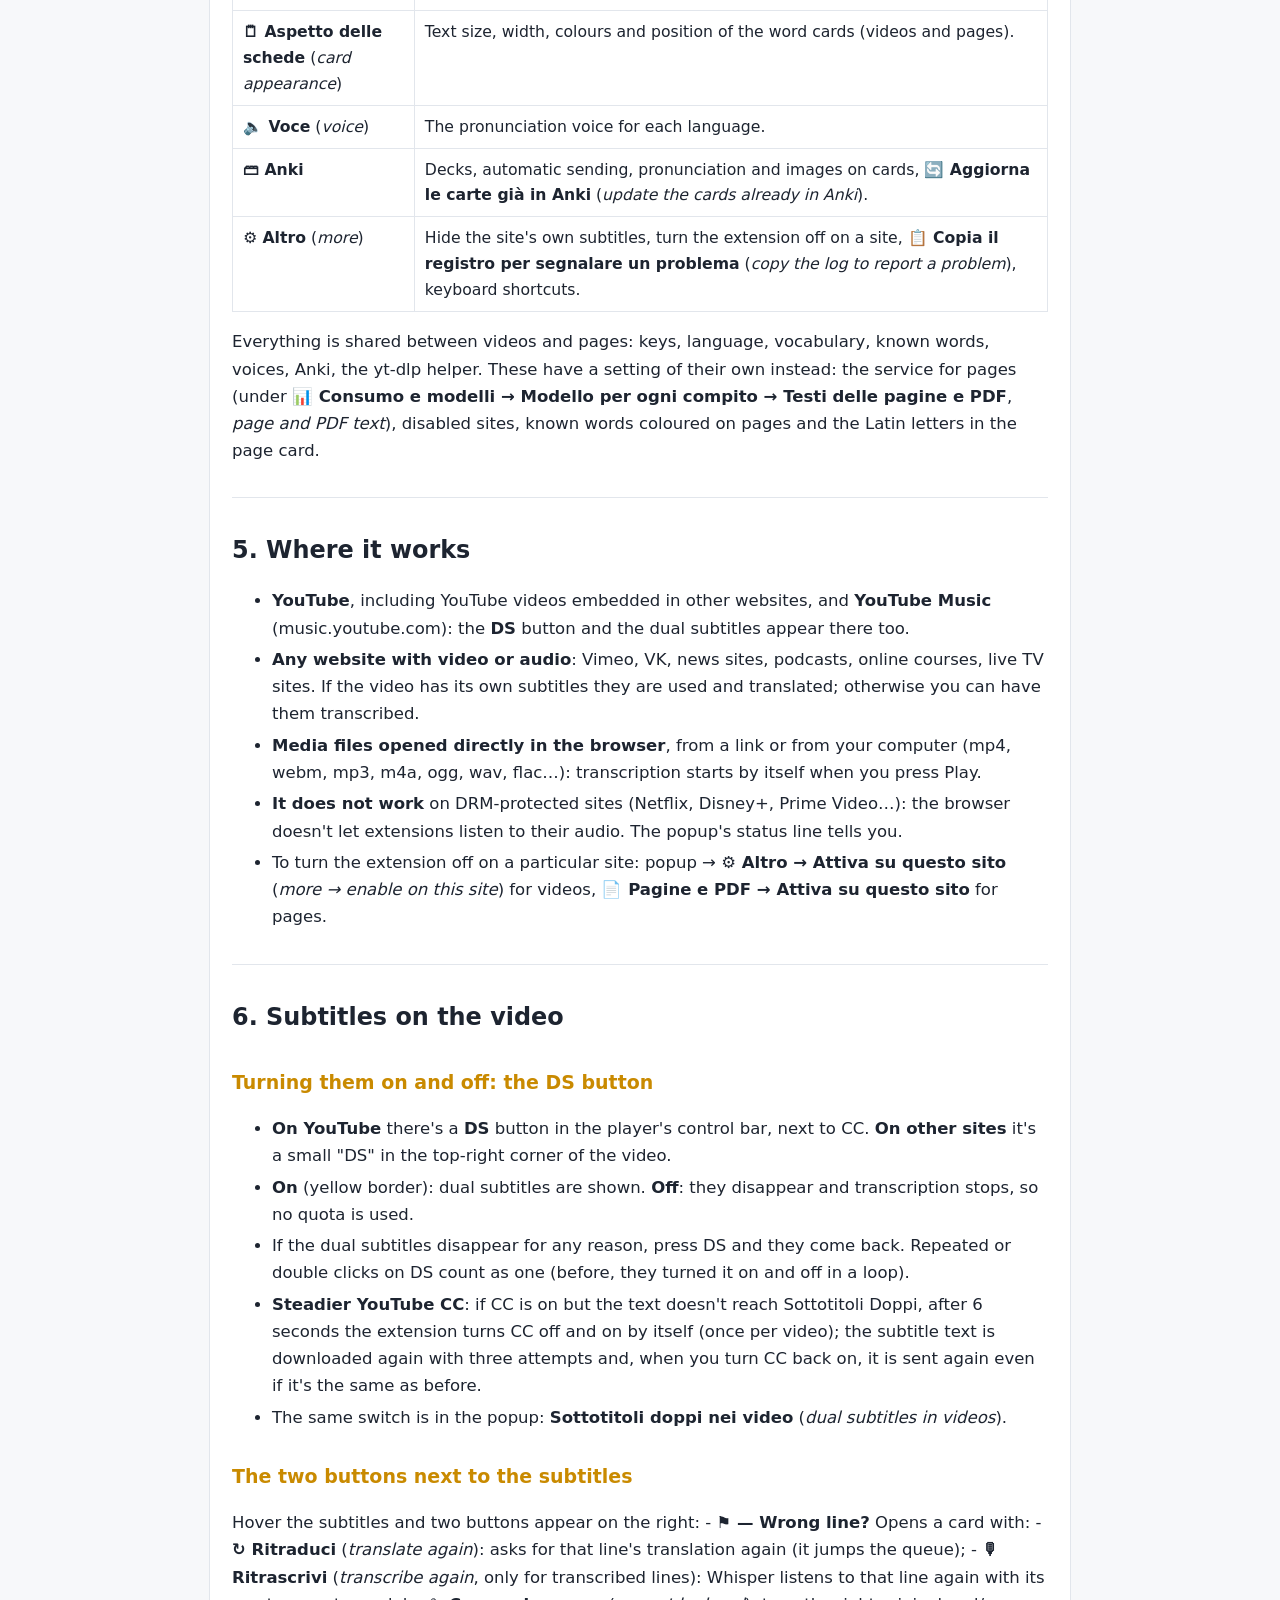
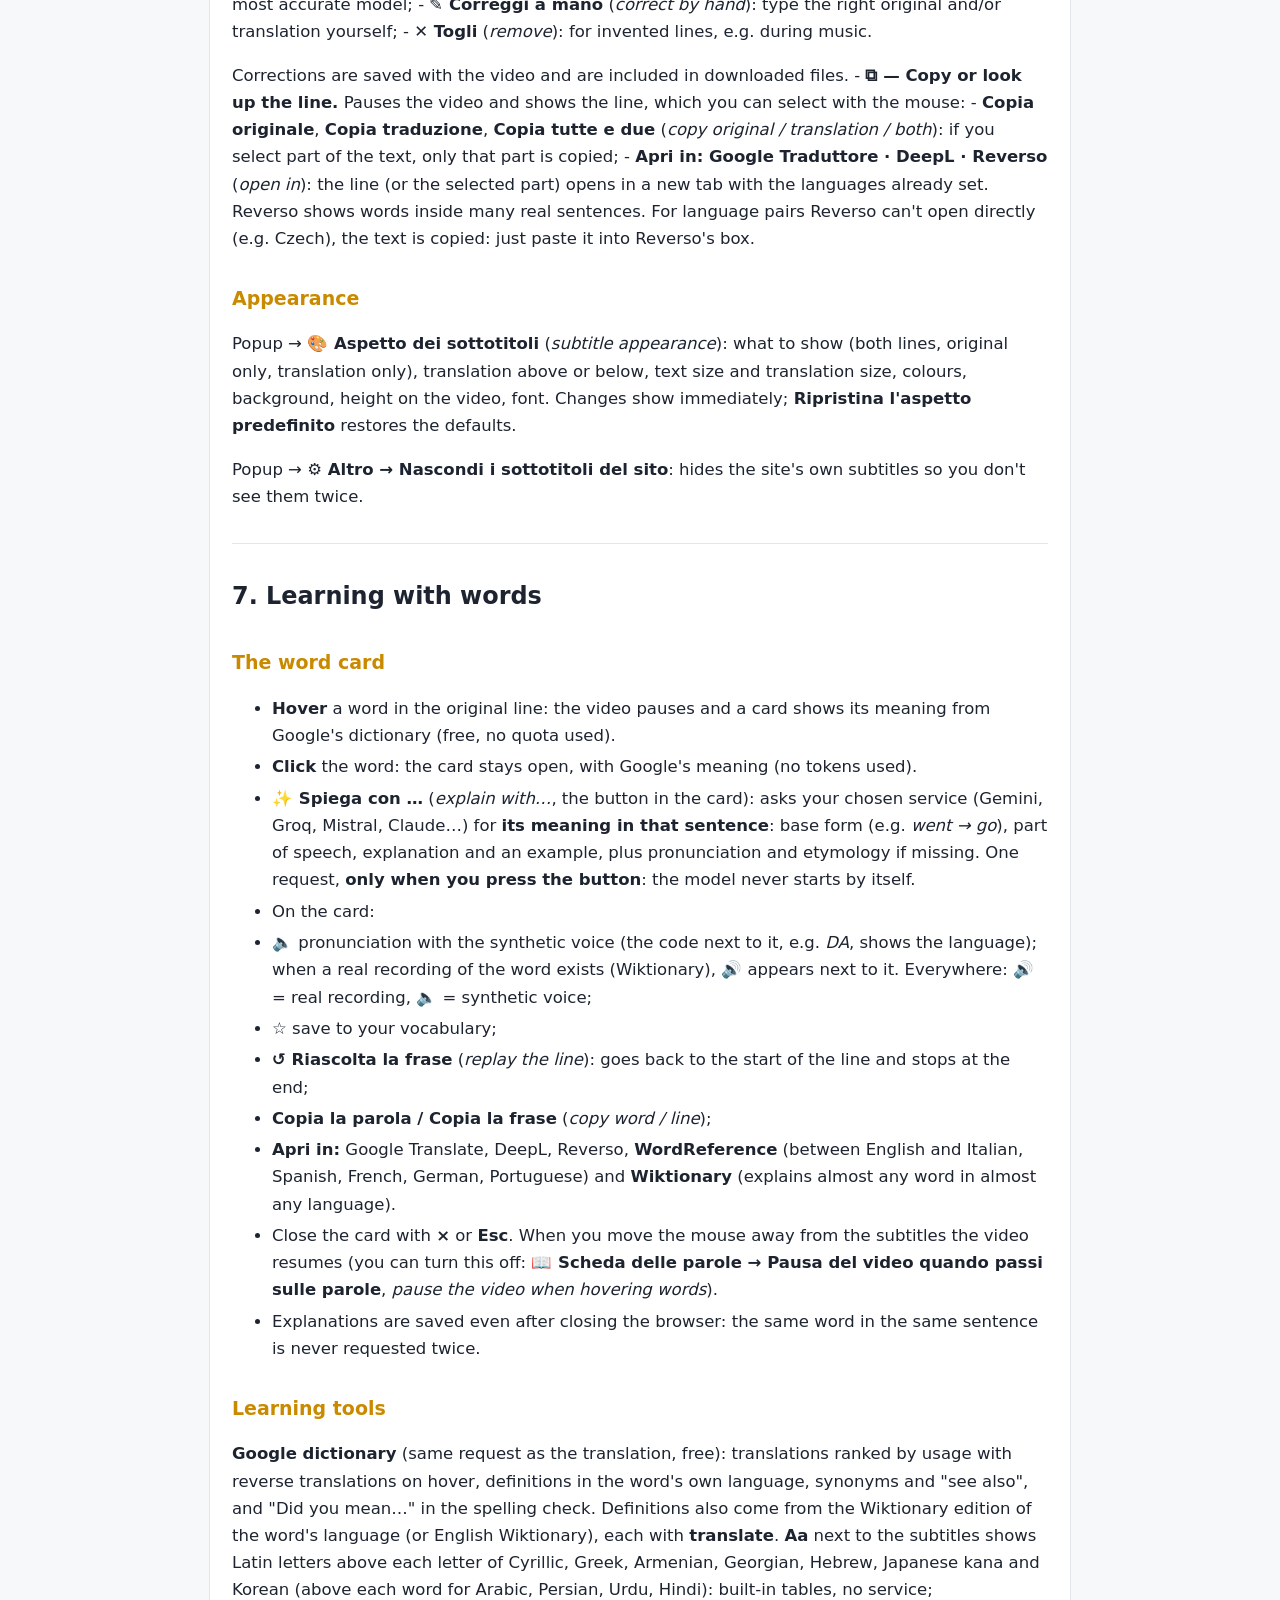
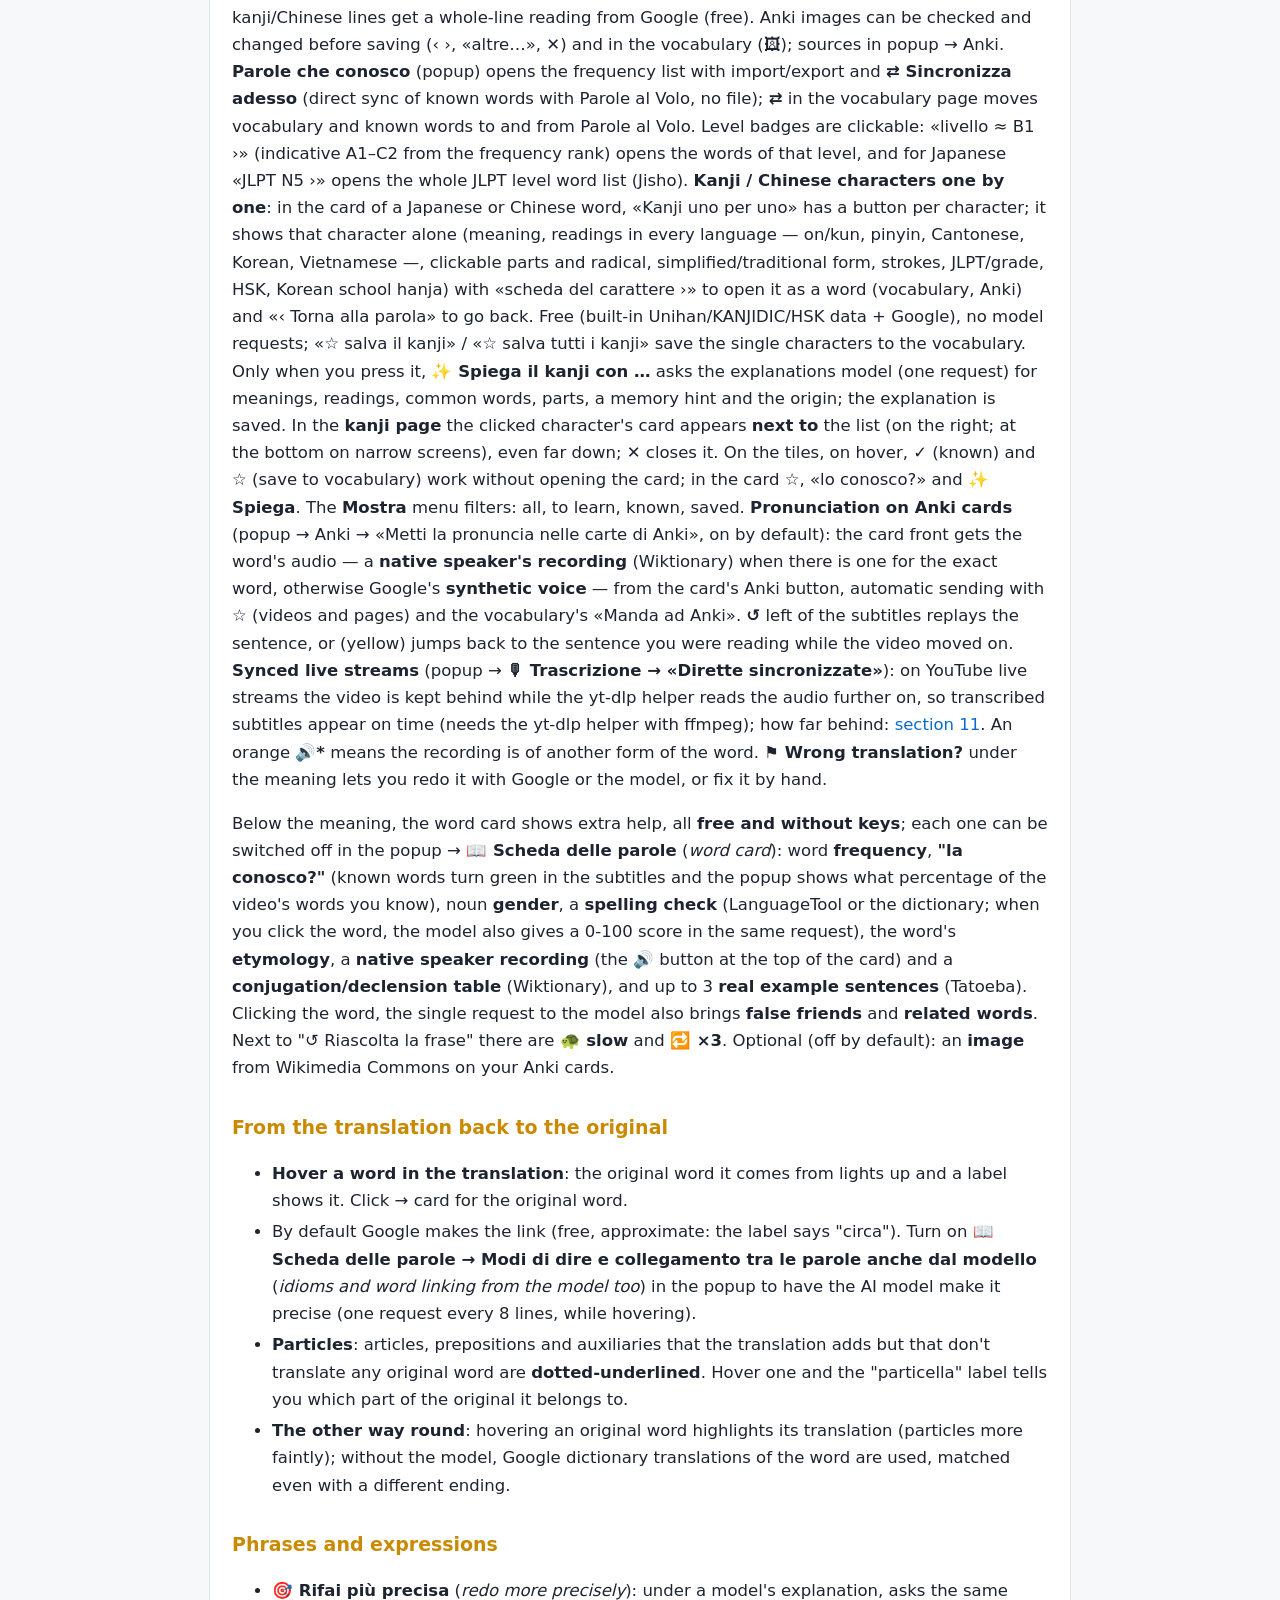
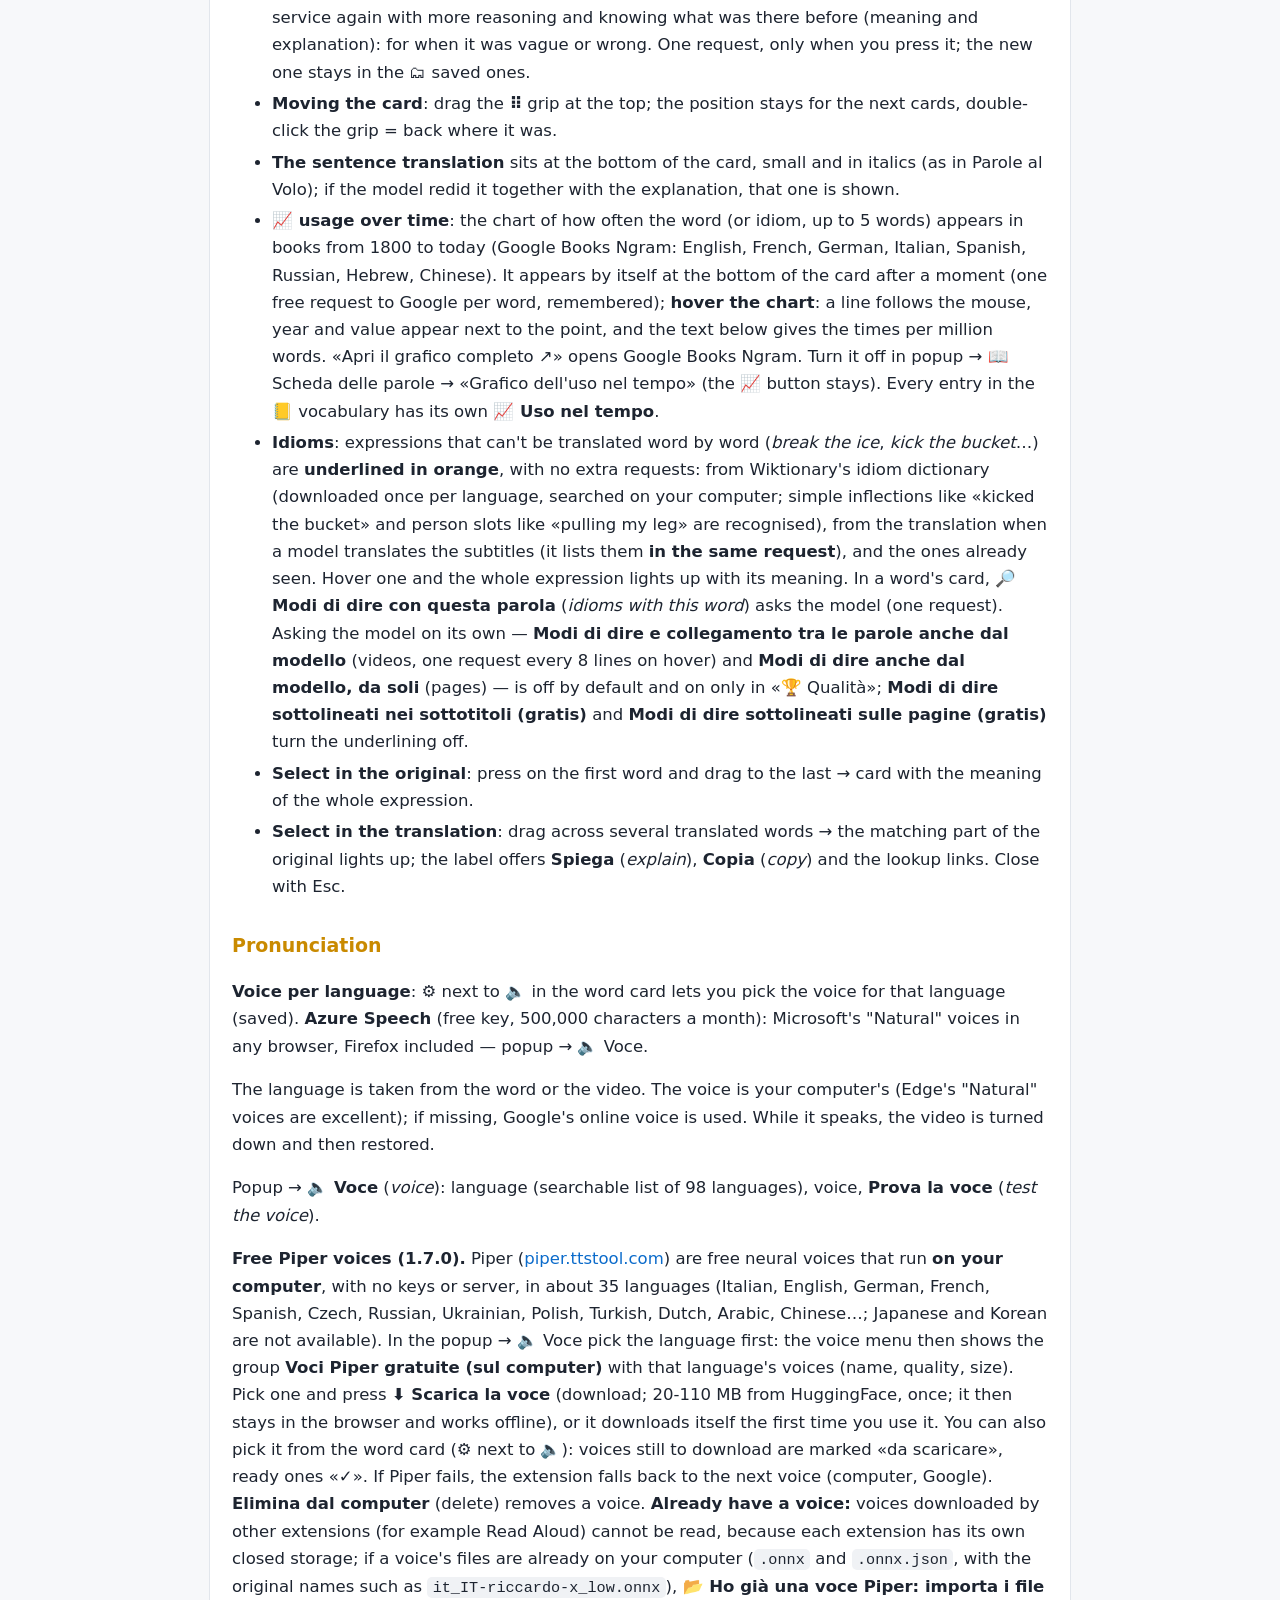
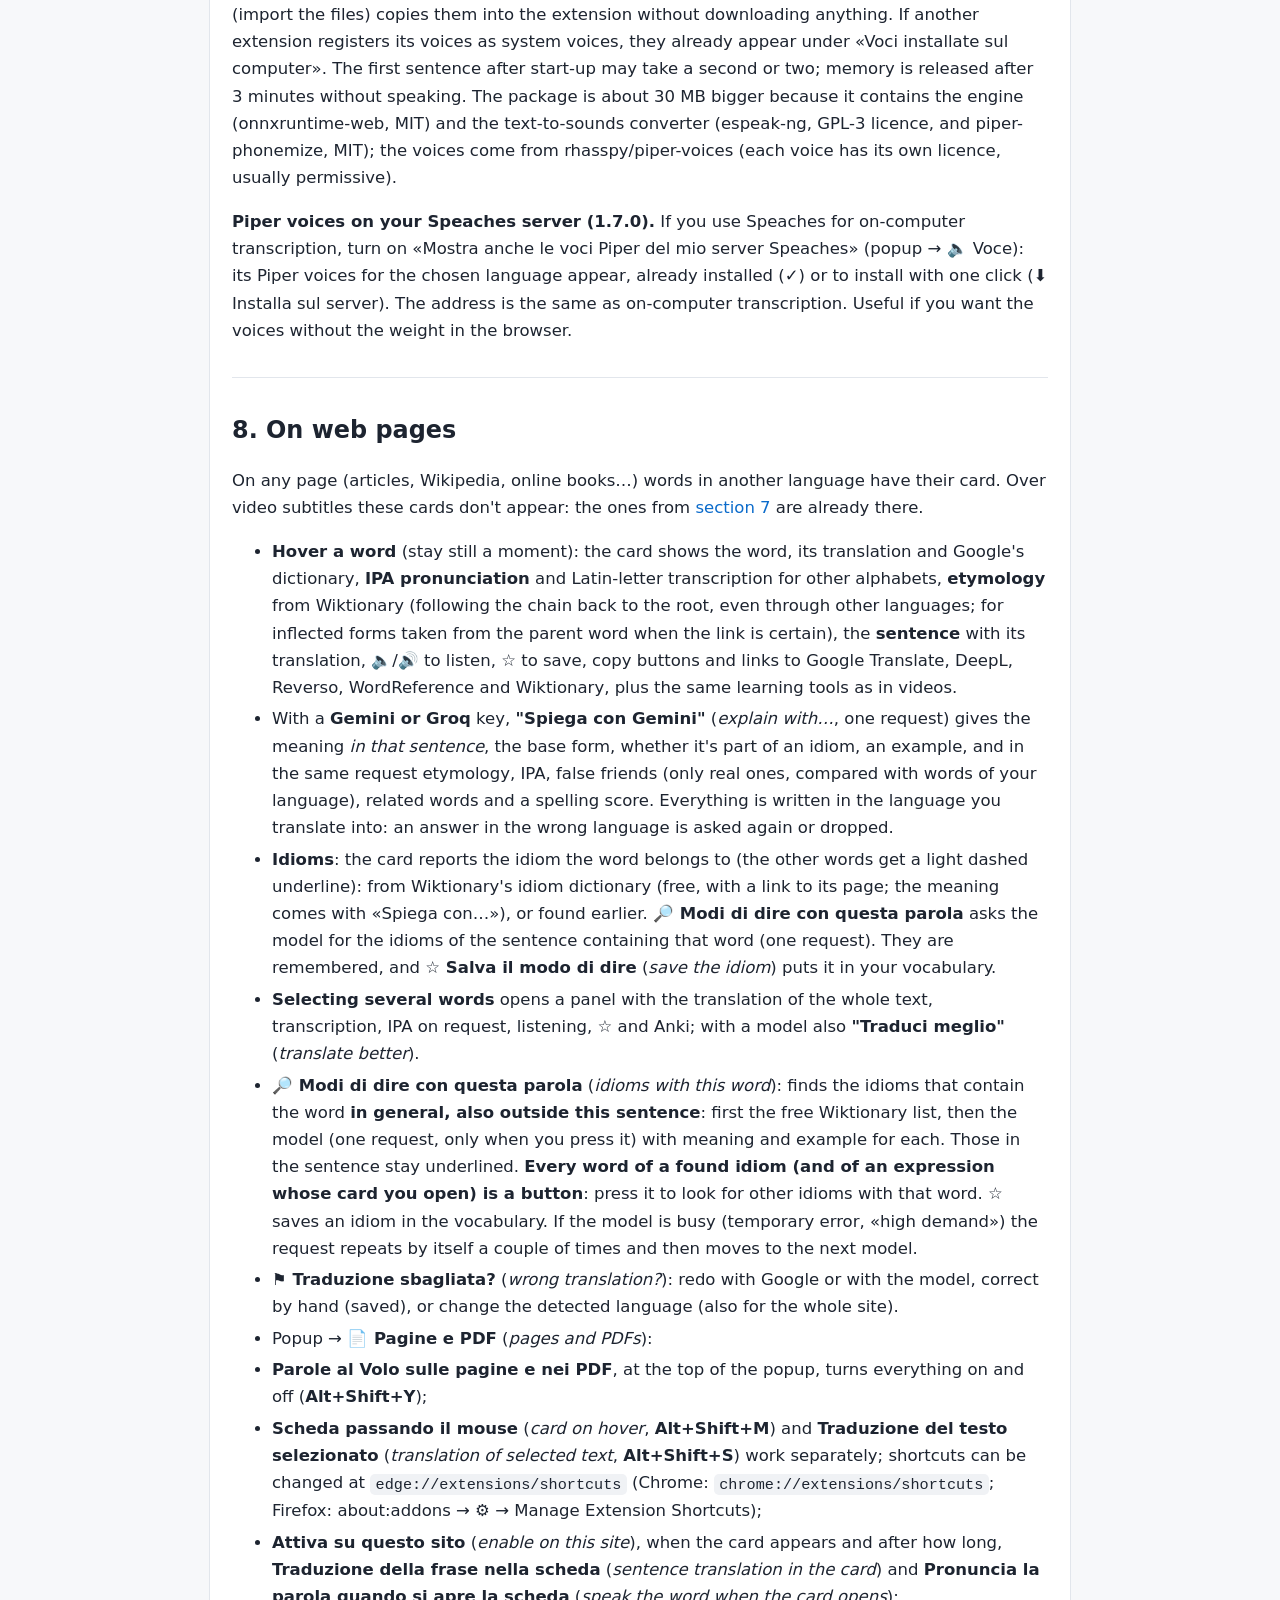
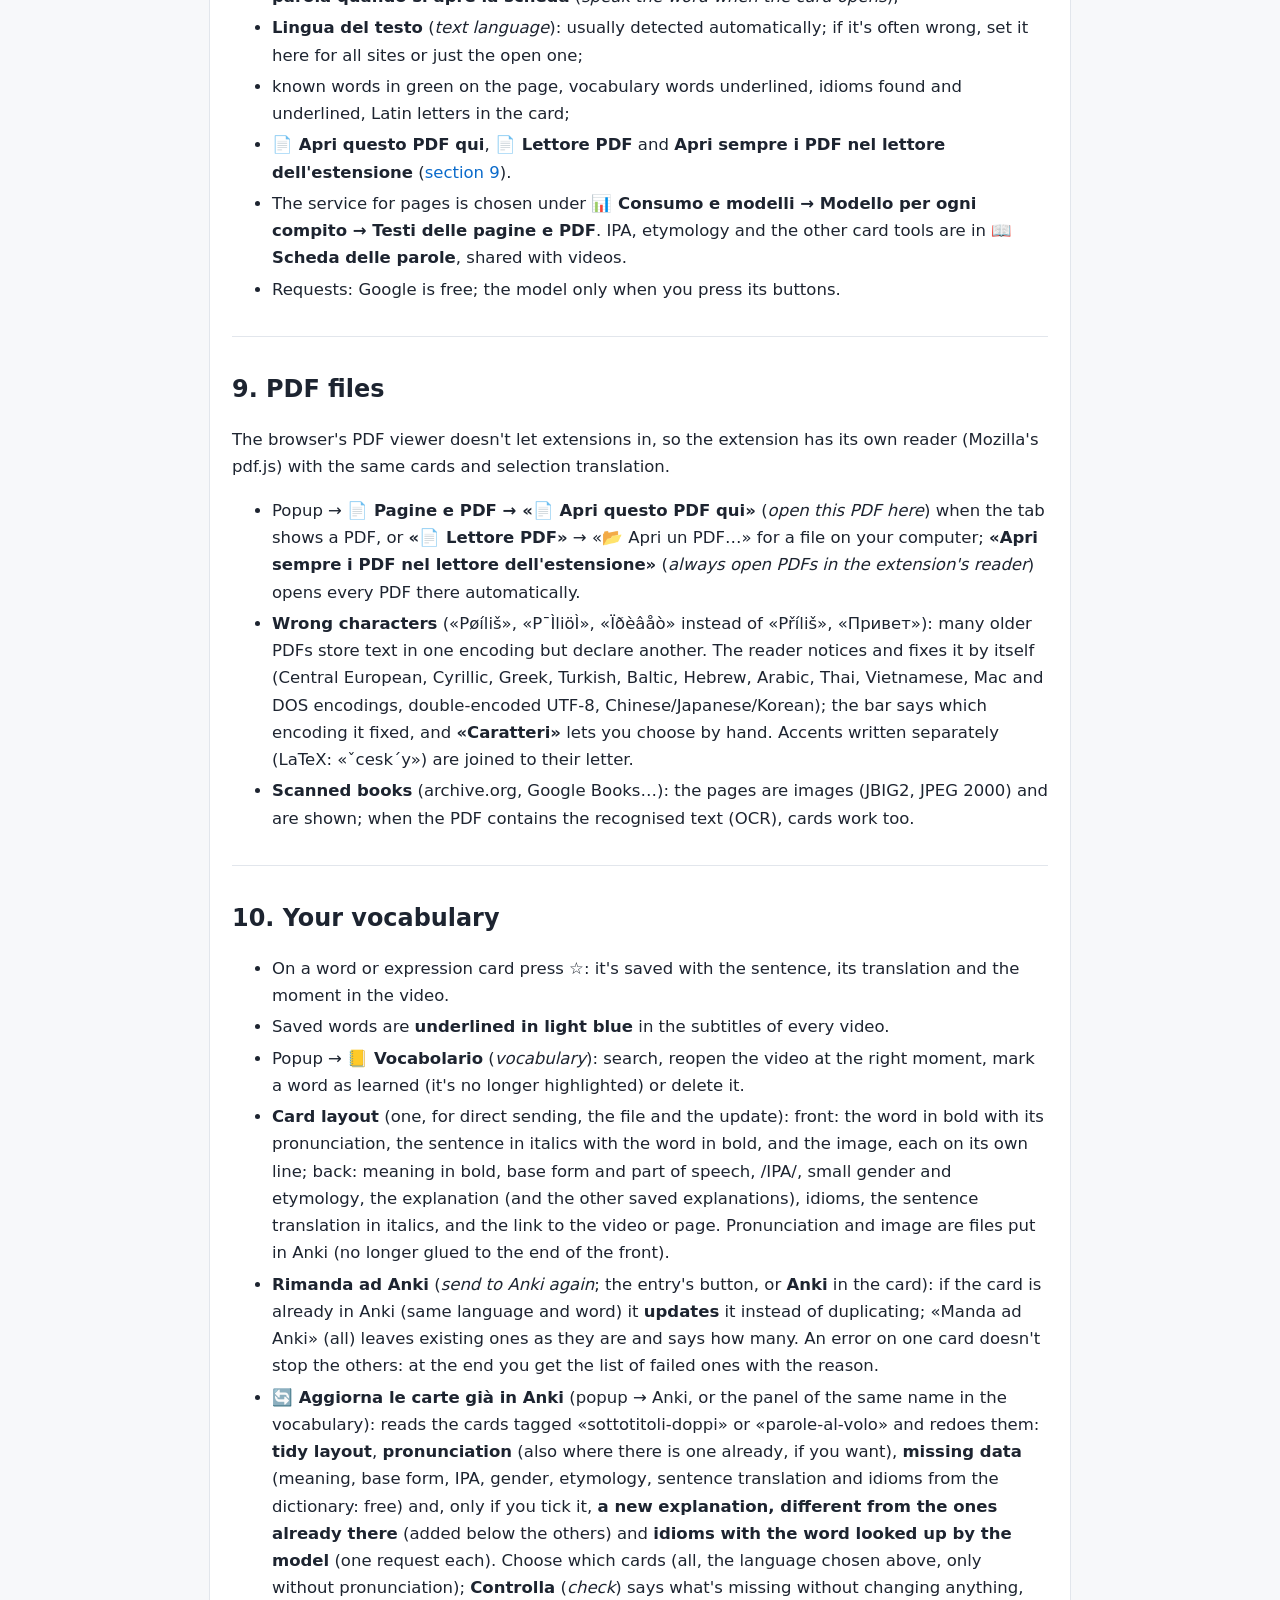
==== commit 8781d371: "Estensione unica 1.14.1: YouTube nell'ordine dei servizi, stellina che salva subito, sottotitoli aut" ====
--- a/estensioni-browser/estensione-unica/GUIDE.en.html
+++ b/estensioni-browser/estensione-unica/GUIDE.en.html
@@ -1,5 +1,5 @@
 <!doctype html><html lang="en"><head><meta charset="utf-8">
-<meta name="viewport" content="width=device-width,initial-scale=1"><title>Sottotitoli Doppi + Parole al Volo 1.13.0 — Guide</title><style>
+<meta name="viewport" content="width=device-width,initial-scale=1"><title>Sottotitoli Doppi + Parole al Volo 1.14.1 — Guide</title><style>
 :root{--bg:#f7f8fa;--paper:#ffffff;--ink:#1d2430;--soft:#4a5568;--line:#e2e6ec;--accent:#c98a00;--link:#0b6bcb;--code:#f0f2f5}
 @media (prefers-color-scheme:dark){:root{--bg:#141922;--paper:#1d2430;--ink:#eef1f5;--soft:#b6bfcc;--line:#323c4d;--accent:#f5c84b;--link:#7cc4ff;--code:#262f3d}}
 *{box-sizing:border-box}
@@ -21,7 +21,7 @@
 pre{white-space:pre-wrap;word-break:break-word}
 .toc-note{color:var(--soft)}
 </style></head>
-<body><main><p><em>Version 1.13.0</em></p>
+<body><main><p><em>Version 1.14.1</em></p>
 <h1 id="sottotitoli-doppi-parole-al-volo-browser-extension">Sottotitoli Doppi + Parole al Volo — browser extension</h1>
 <p><em>Versione italiana → <a href="LEGGIMI.html">LEGGIMI</a></em></p>
 <p><strong>Learn languages by watching videos and reading.</strong> One extension for two things:</p>
@@ -743,6 +743,8 @@
 <li><strong>1.7.28</strong>: (1) <strong>Search bar in the popup</strong> (at the top, "🔍 Cerca nelle opzioni…"): type a word (even just "kokoro", "images", "pause") and the options containing it appear with their section; a click opens the section, scrolls to the option and highlights it. (2) <strong>Empty box when there is nothing to show</strong>: the ⚑ button (and the language one) appear only when you move the mouse over the lower part of the video. (3) <strong>YouTube auto captions really corrected</strong>: the model is now told to add punctuation, capital letters and correct words (YouTube has none), "Also correct automatic captions" applies at once with the video open (on or off), and the ⚑ card has "✨ Correggili con il modello" even with the option off; if the model changes nothing, the status bar says so. Saved translations and transcripts stay saved and come back as usual. (4) <strong>Re-listen to the part without subtitles</strong>: in the ⚑ card opened where nothing shows (audio transcription) the button "🎙 Riascolta il pezzo senza sottotitoli (from–to)" re-listens with the most precise model to the space between the last subtitle and the next; if there was speech that was missed, it appears and gets translated.</li>
 <li><strong>1.7.29</strong>: (1) <strong>Messages on the video</strong> (top left): 🎙 transcription status, 🌐 how many sentences are translated, ℹ the latest messages (quotas, service changes, errors). Two switches in the popup; they disappear by themselves when the work is done. (2) <strong>With Whisper on your own computer</strong> (no key, no cost): by default the <strong>whole</strong> video is transcribed and translated right away, even while you watch, and the 60-minute limit does not apply; pausing a video without YouTube captions starts the full transcription at once. It needs the yt-dlp program; without it, things go on as before. Switch "With Whisper on my computer: transcribe the whole video at once" (popup → Transcription). (3) <strong>↺ arrow</strong>: no longer stays after changing video or going back before the sentence, lasts 3 minutes, and with no sentence on screen shows only with the mouse over the lower part. (4) <strong>YouTube auto captions</strong>: wider similarity threshold (0.6) and the status bar says how many sentences changed, were already equal or were discarded as too different.</li>
 <li><strong>1.7.32</strong>: (1) <strong>Full transcription with the server on your computer</strong>: long videos (even 3 hours) are transcribed in 3-minute pieces, one after the other, instead of one huge request that crashed the server; if the server restarts it waits and retries by itself. (2) The <strong>on-video message</strong> "🎙 Transcription…" always appears when a transcription starts, from the button or the "For this video" menu. (3) The buttons to <strong>change model</strong> in the card respond immediately (they light up and show "⏳").</li>
+<li><strong>1.14.1</strong>: YouTube automatic captions no longer show as two scrolling lines: one line only.</li>
+<li><strong>1.14.0</strong>: <strong>YouTube in the "Ordine dei servizi" list</strong> (top row: YouTube's automatic caption translation, no keys or requests). <strong>The ☆ star saves and sends to Anki at once</strong> even if browser storage is slow; Parole al Volo no longer stays off waiting for storage.</li>
 <li><strong>1.13.0</strong>: new option <strong>"Usa la traduzione automatica di YouTube, se c'è"</strong> (popup, below "if the video already has the translation, merge it"): instead of Gemini or the other services, it uses the automatic translation YouTube offers for the video's captions, with no requests or keys. Off by default.</li>
 <li><strong>1.12.1</strong>: <strong>translation did not start with Gemini (it did with Google)</strong>: a slow read of local storage blocked the correction of automatic subtitles. Each read now waits 1.5 seconds at most.</li>
 <li><strong>1.12.0</strong>: <strong>service keys now live in the fast storage</strong> and show up at once even if Firefox's saved-data storage is full and not answering; the popup no longer waits for it. In "💾 Dati salvati" the reset is always visible (with steps to delete the folder by hand if it hangs), and automatic cleanup is one month if you choose nothing else.</li>
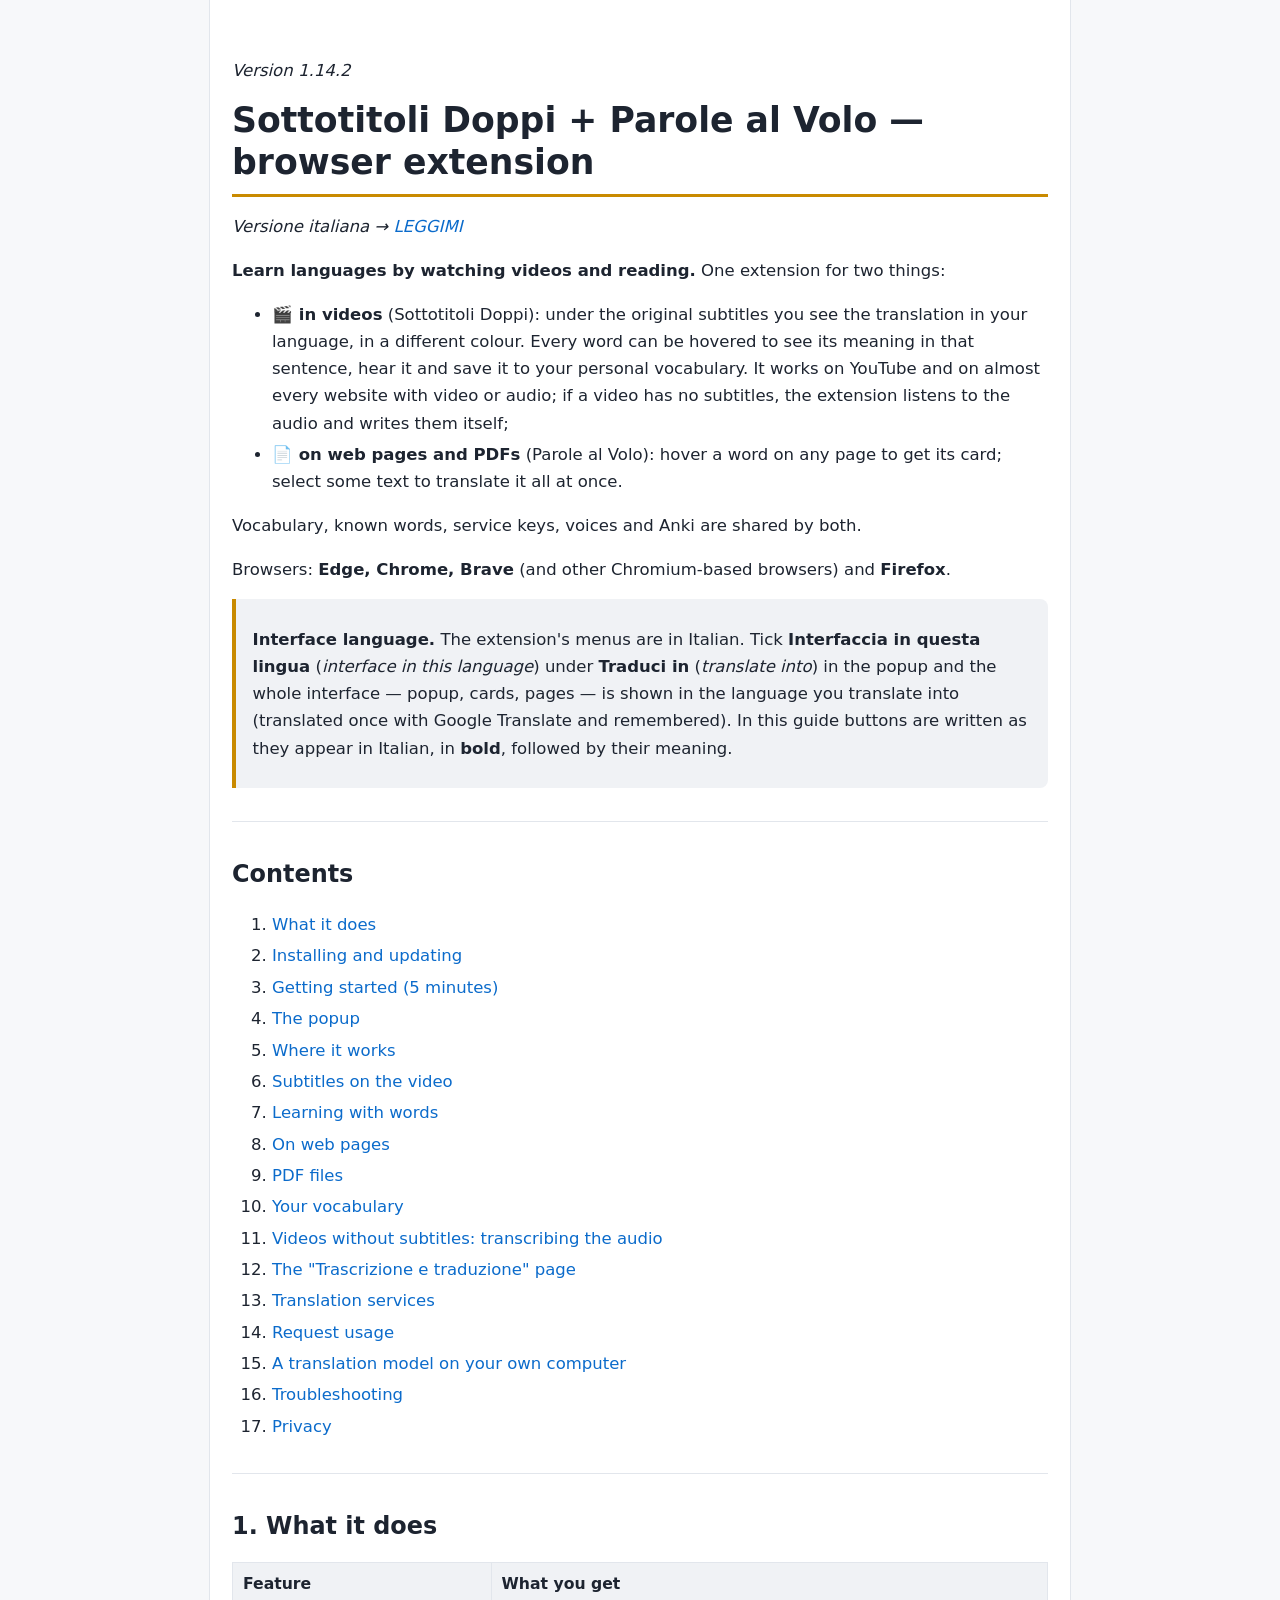
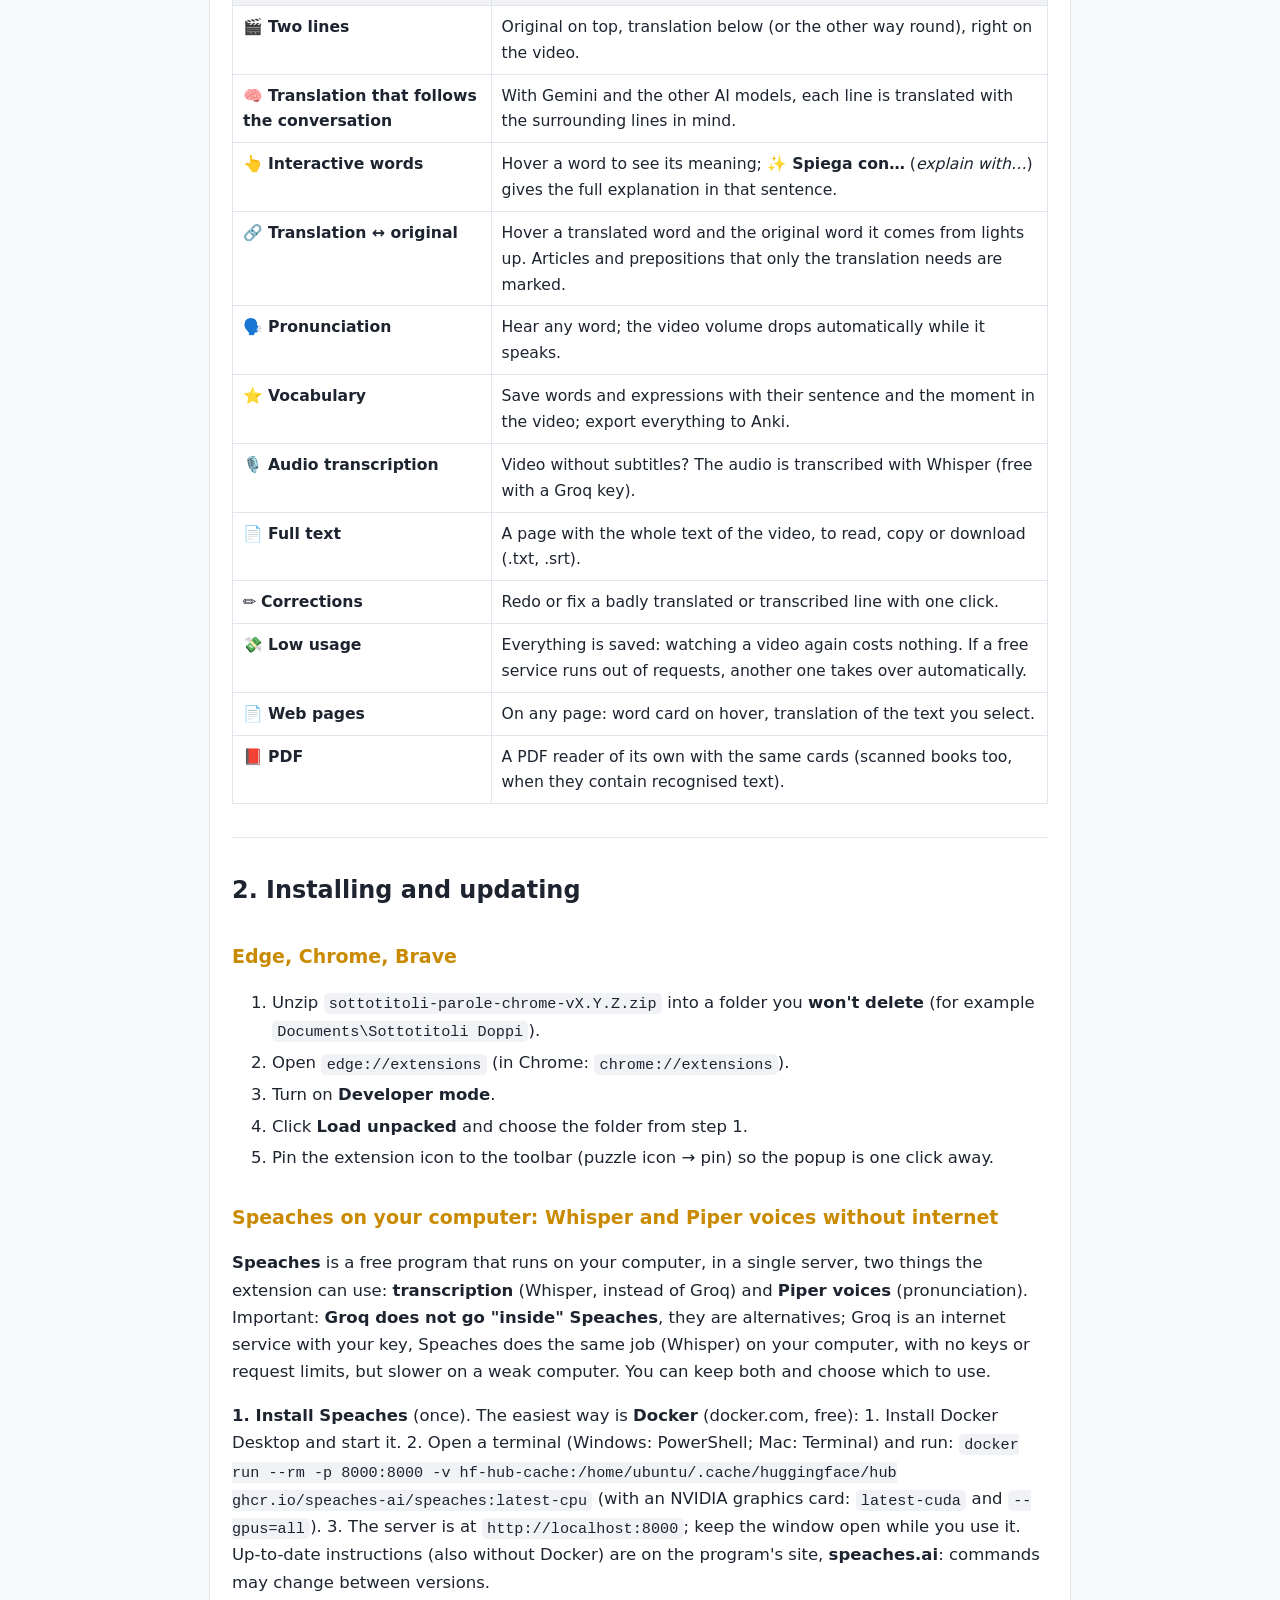
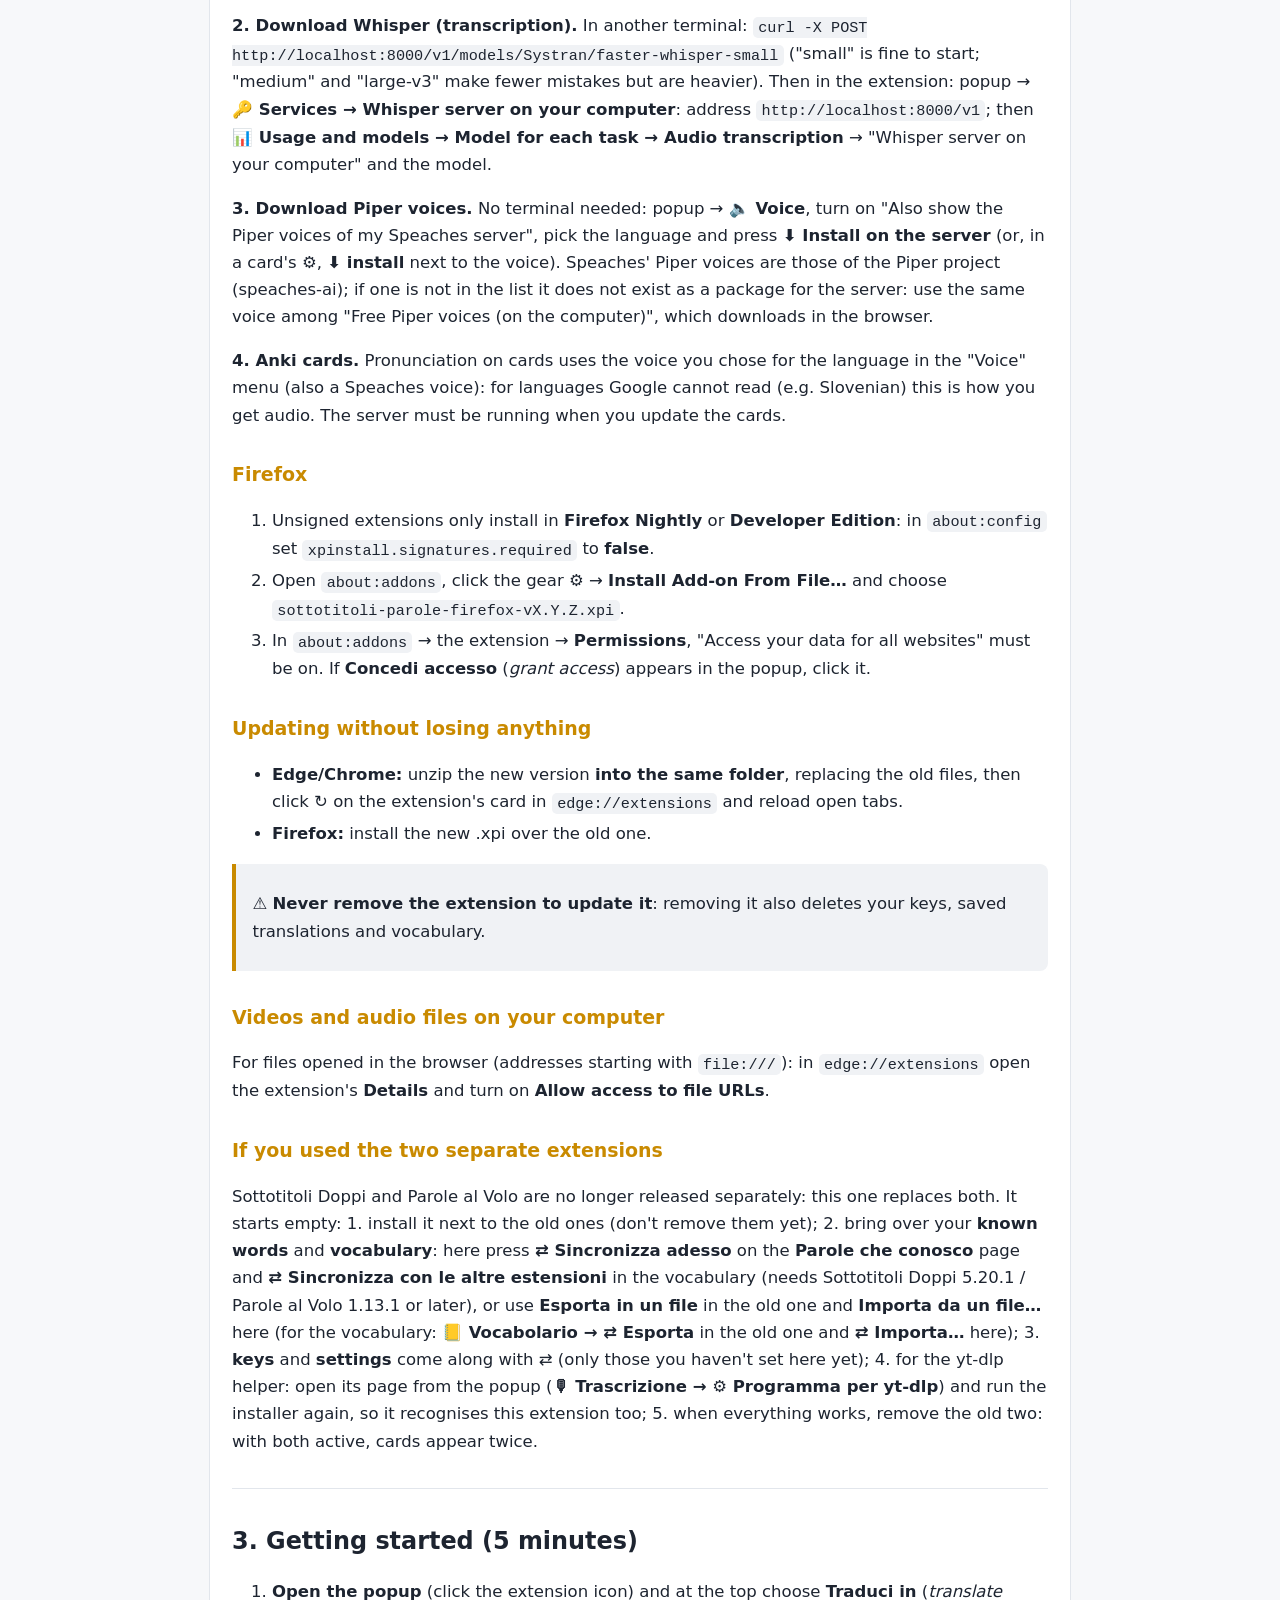
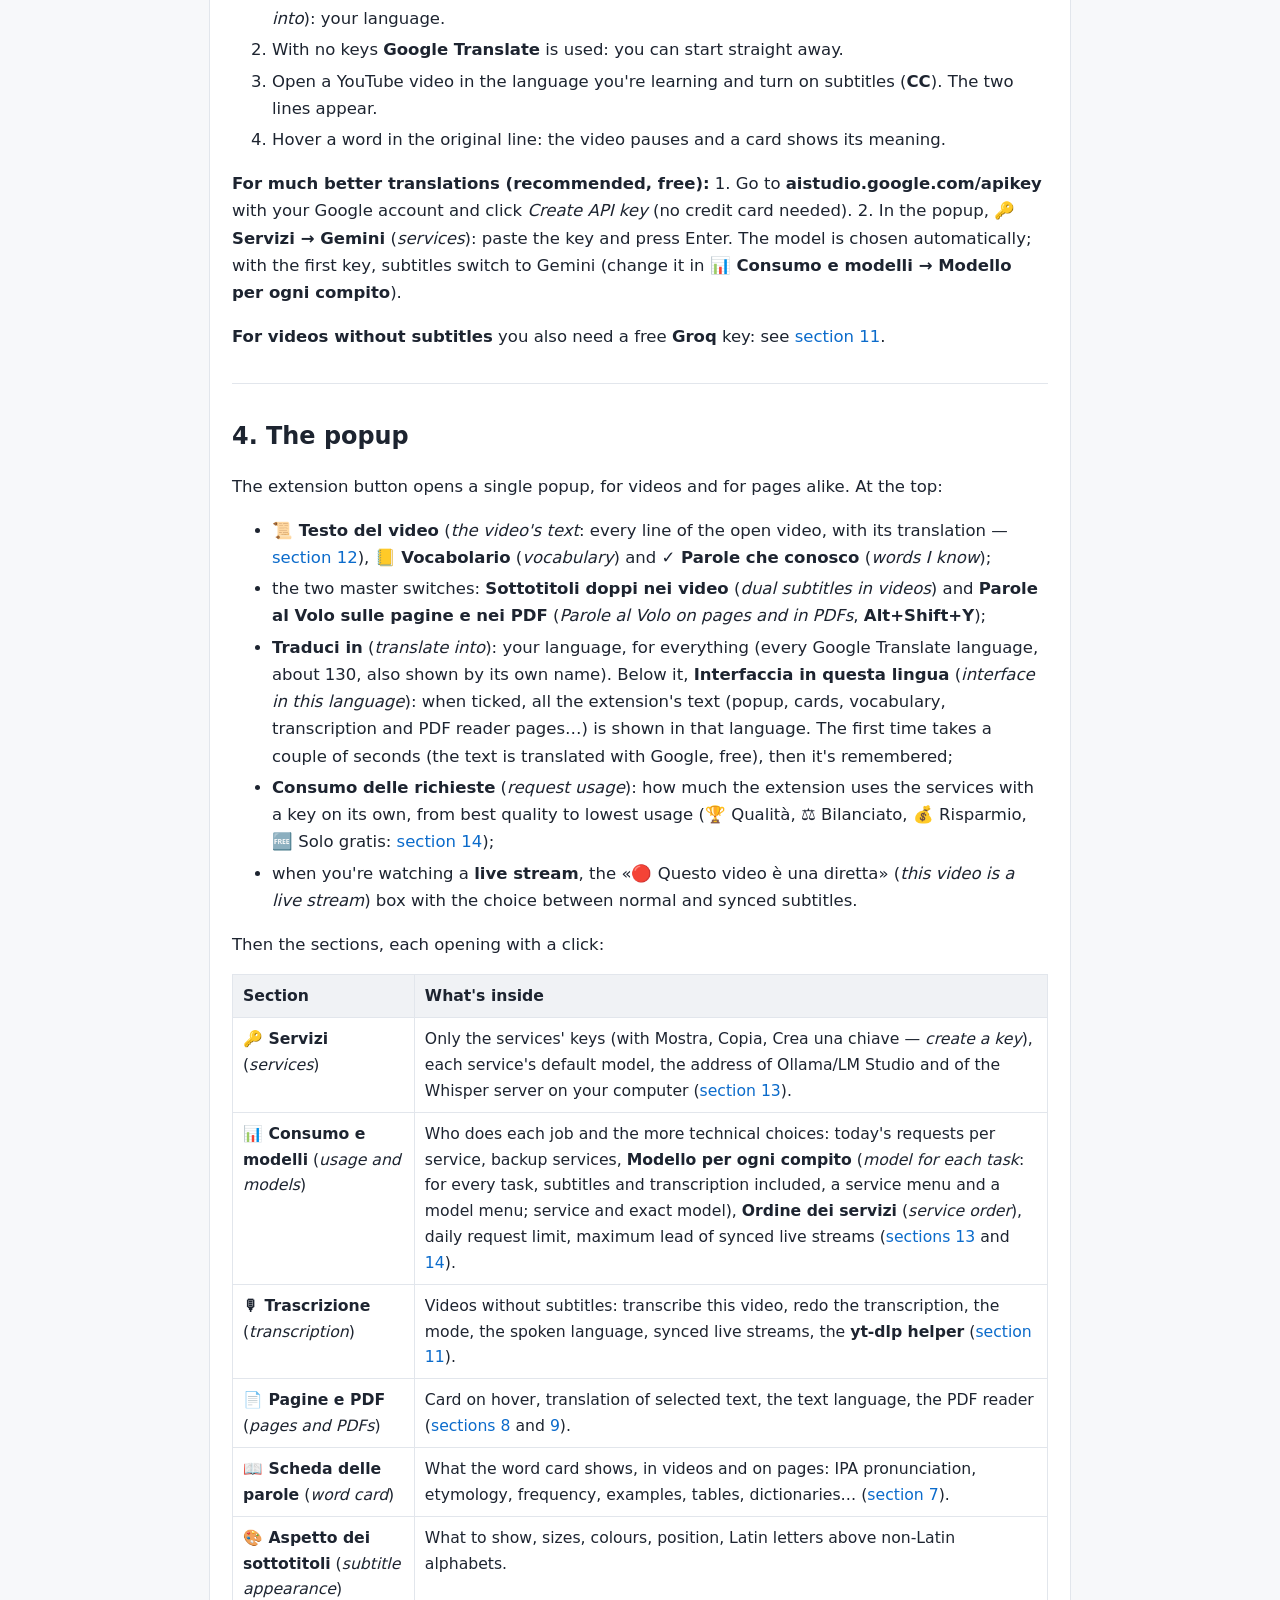
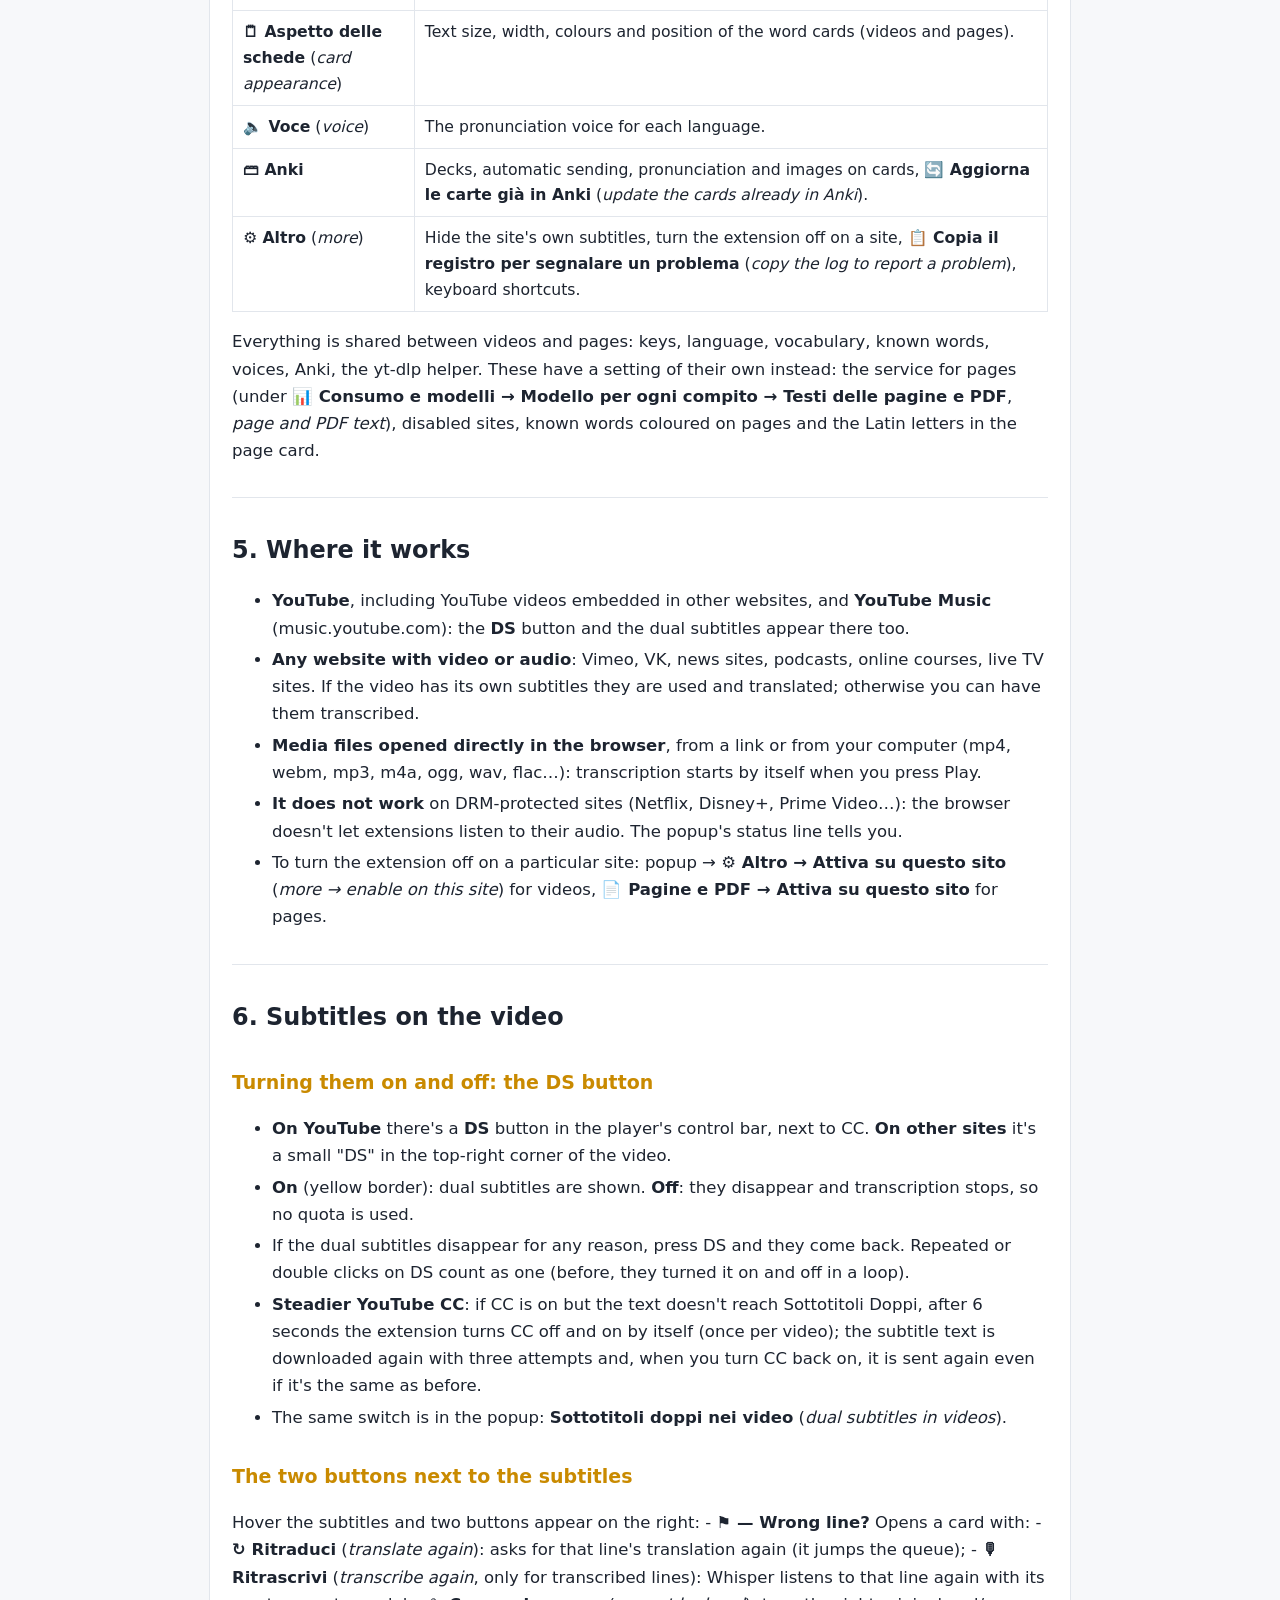
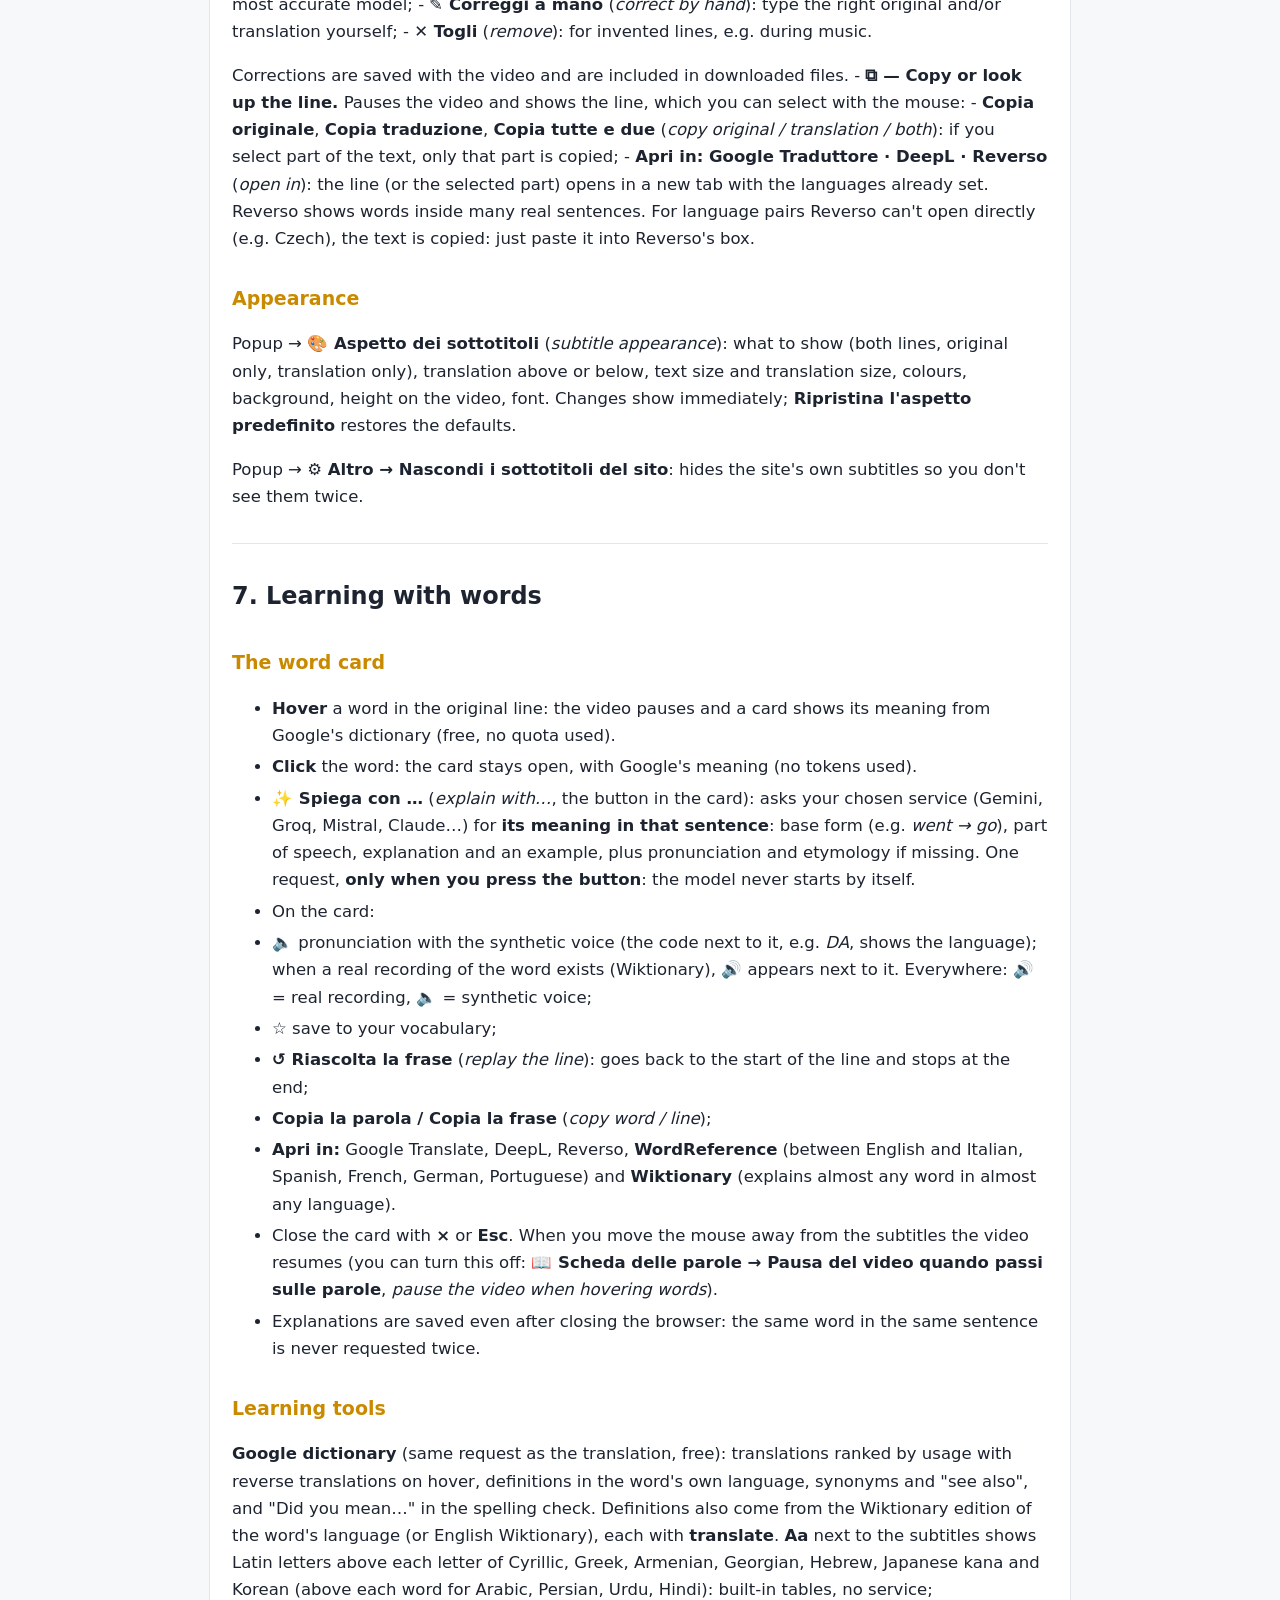
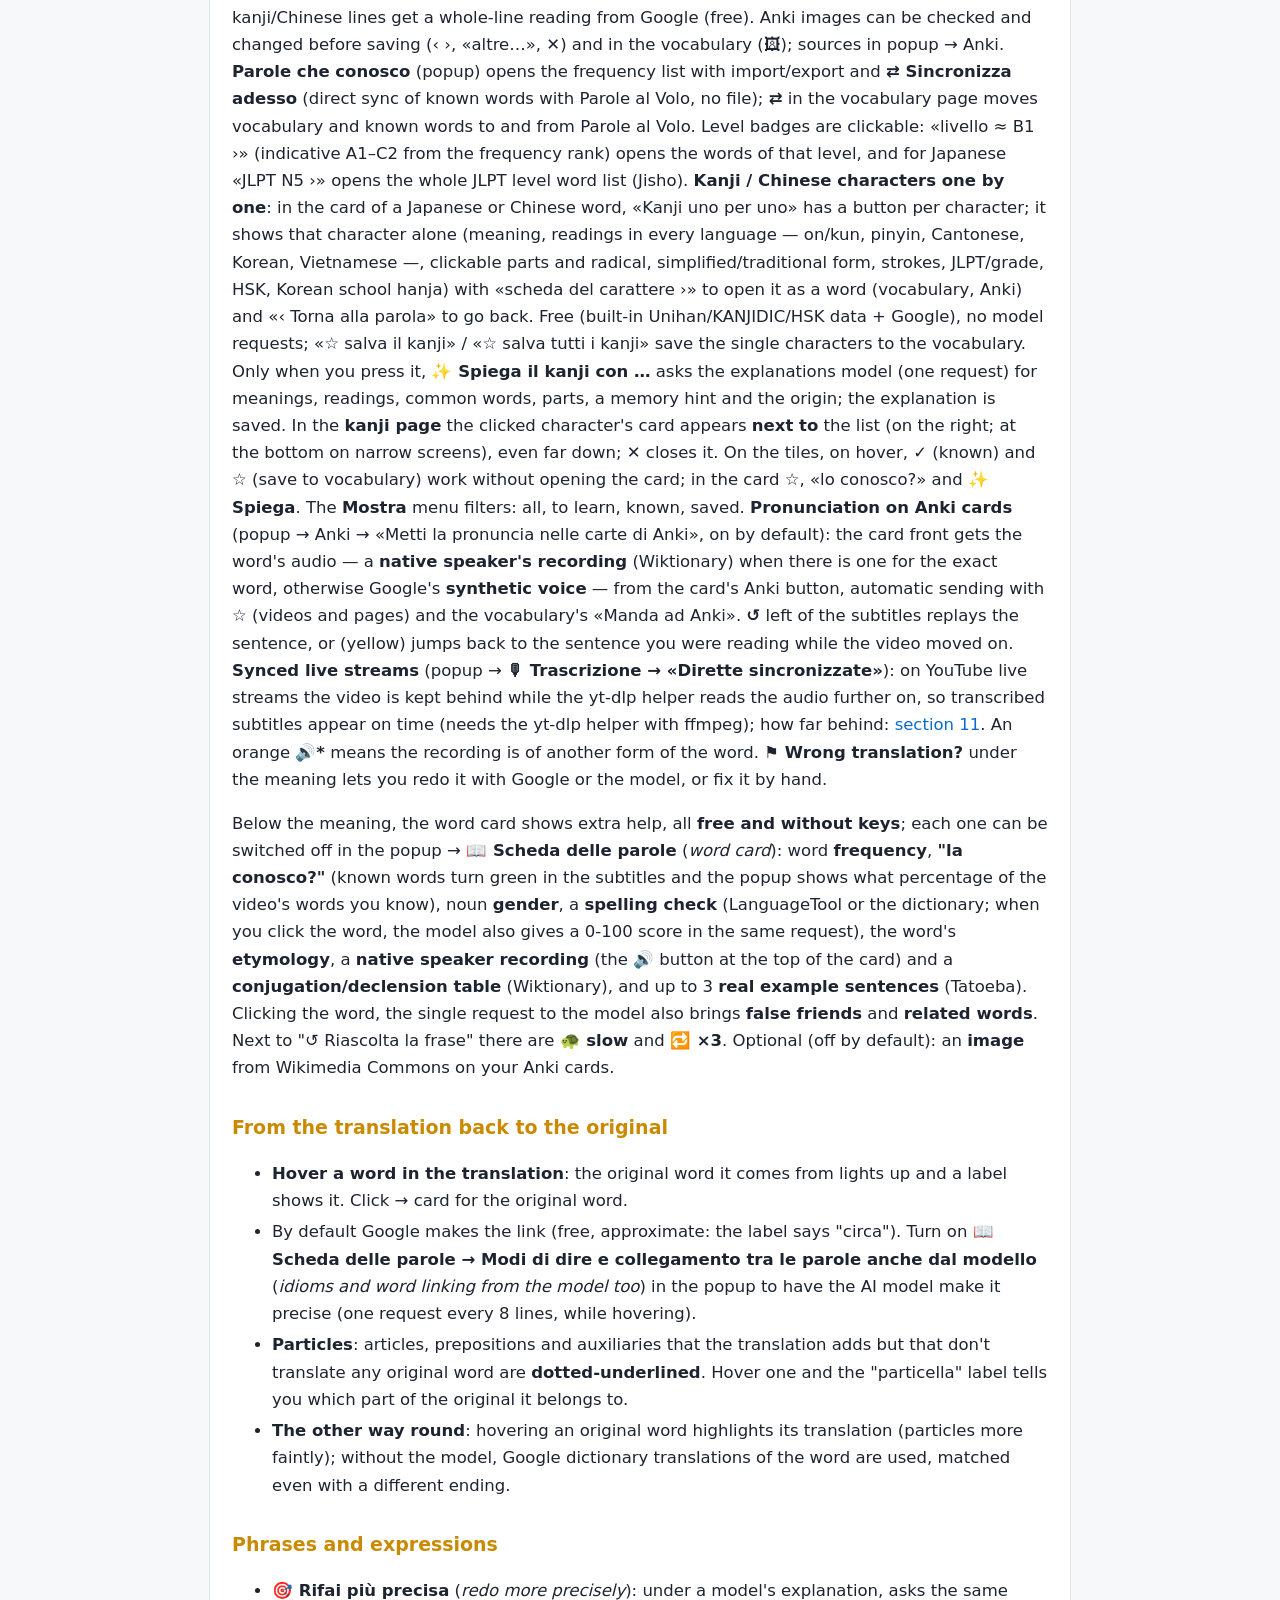
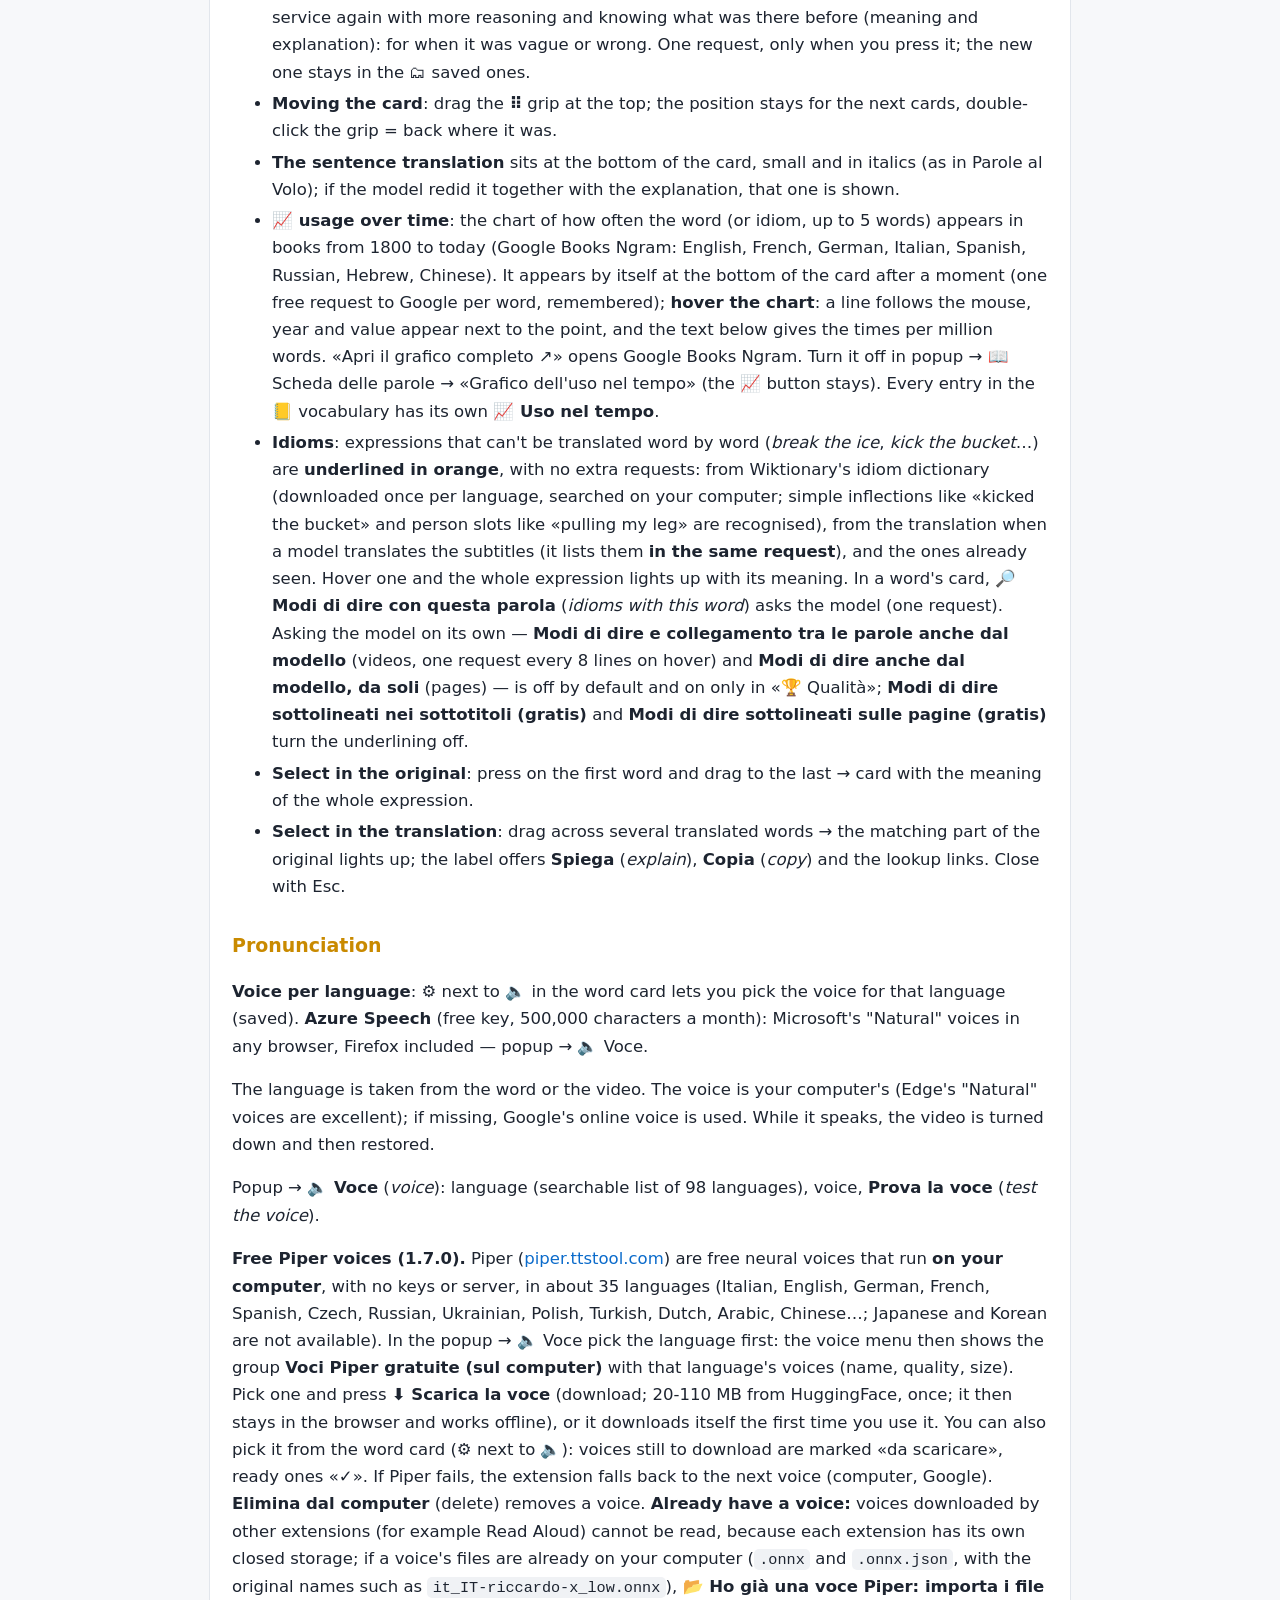
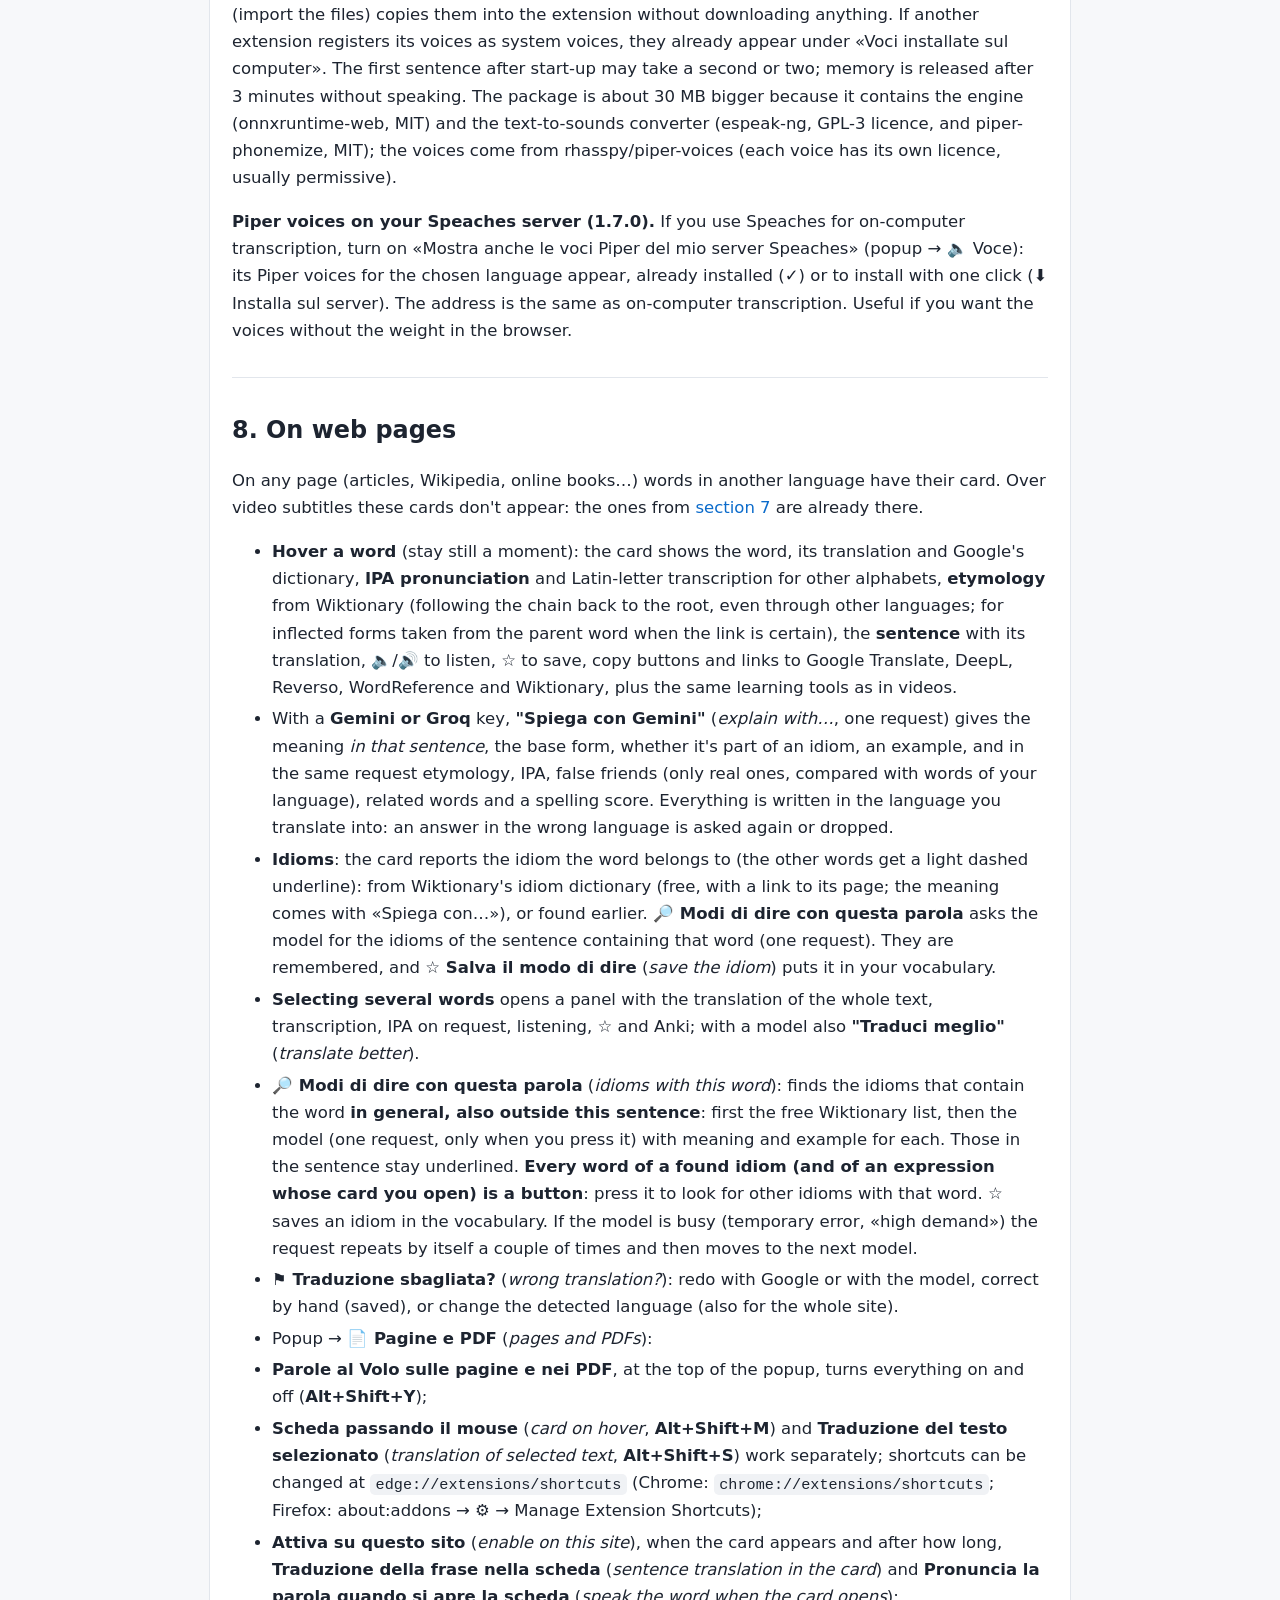
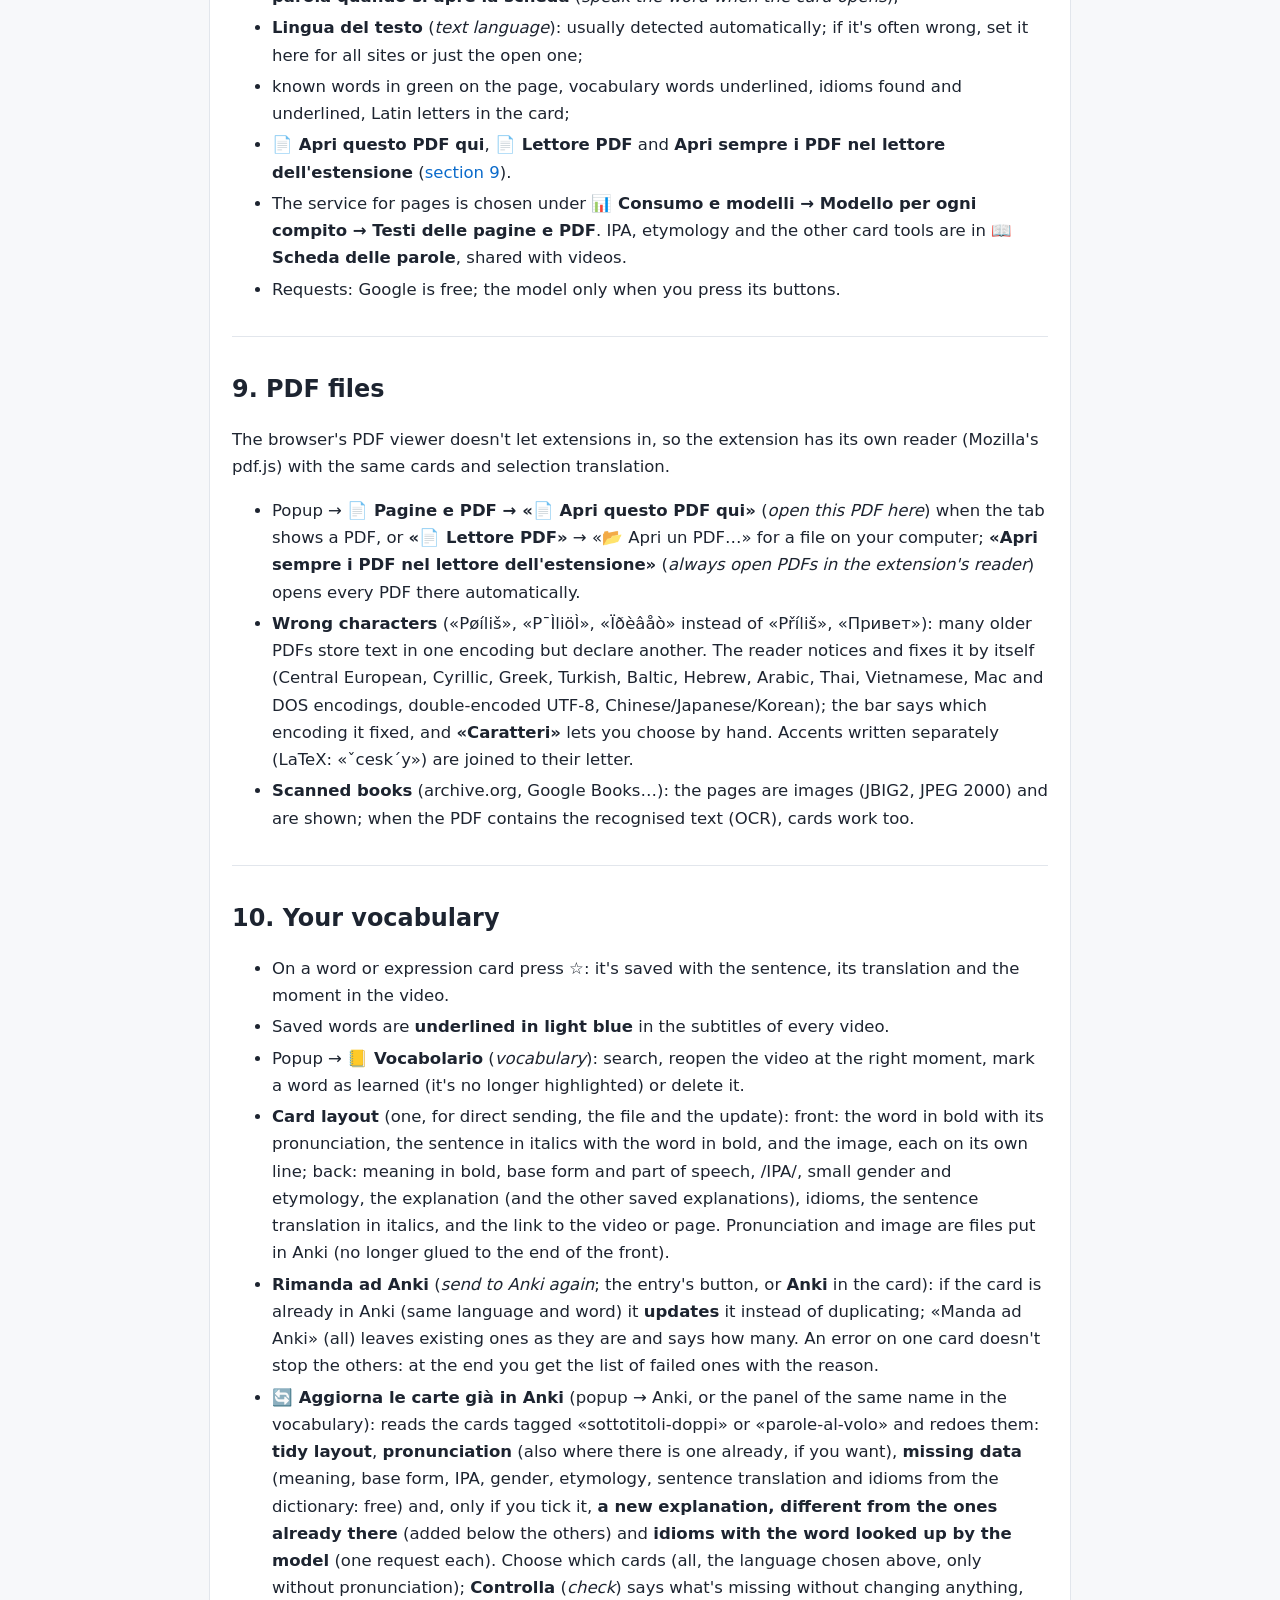
==== commit a44f71e0: "Estensione unica 1.14.2: la traduzione di YouTube riga per riga si allinea da sola alle righe origin" ====
--- a/estensioni-browser/estensione-unica/GUIDE.en.html
+++ b/estensioni-browser/estensione-unica/GUIDE.en.html
@@ -1,5 +1,5 @@
 <!doctype html><html lang="en"><head><meta charset="utf-8">
-<meta name="viewport" content="width=device-width,initial-scale=1"><title>Sottotitoli Doppi + Parole al Volo 1.14.1 — Guide</title><style>
+<meta name="viewport" content="width=device-width,initial-scale=1"><title>Sottotitoli Doppi + Parole al Volo 1.14.2 — Guide</title><style>
 :root{--bg:#f7f8fa;--paper:#ffffff;--ink:#1d2430;--soft:#4a5568;--line:#e2e6ec;--accent:#c98a00;--link:#0b6bcb;--code:#f0f2f5}
 @media (prefers-color-scheme:dark){:root{--bg:#141922;--paper:#1d2430;--ink:#eef1f5;--soft:#b6bfcc;--line:#323c4d;--accent:#f5c84b;--link:#7cc4ff;--code:#262f3d}}
 *{box-sizing:border-box}
@@ -21,7 +21,7 @@
 pre{white-space:pre-wrap;word-break:break-word}
 .toc-note{color:var(--soft)}
 </style></head>
-<body><main><p><em>Version 1.14.1</em></p>
+<body><main><p><em>Version 1.14.2</em></p>
 <h1 id="sottotitoli-doppi-parole-al-volo-browser-extension">Sottotitoli Doppi + Parole al Volo — browser extension</h1>
 <p><em>Versione italiana → <a href="LEGGIMI.html">LEGGIMI</a></em></p>
 <p><strong>Learn languages by watching videos and reading.</strong> One extension for two things:</p>
@@ -743,6 +743,7 @@
 <li><strong>1.7.28</strong>: (1) <strong>Search bar in the popup</strong> (at the top, "🔍 Cerca nelle opzioni…"): type a word (even just "kokoro", "images", "pause") and the options containing it appear with their section; a click opens the section, scrolls to the option and highlights it. (2) <strong>Empty box when there is nothing to show</strong>: the ⚑ button (and the language one) appear only when you move the mouse over the lower part of the video. (3) <strong>YouTube auto captions really corrected</strong>: the model is now told to add punctuation, capital letters and correct words (YouTube has none), "Also correct automatic captions" applies at once with the video open (on or off), and the ⚑ card has "✨ Correggili con il modello" even with the option off; if the model changes nothing, the status bar says so. Saved translations and transcripts stay saved and come back as usual. (4) <strong>Re-listen to the part without subtitles</strong>: in the ⚑ card opened where nothing shows (audio transcription) the button "🎙 Riascolta il pezzo senza sottotitoli (from–to)" re-listens with the most precise model to the space between the last subtitle and the next; if there was speech that was missed, it appears and gets translated.</li>
 <li><strong>1.7.29</strong>: (1) <strong>Messages on the video</strong> (top left): 🎙 transcription status, 🌐 how many sentences are translated, ℹ the latest messages (quotas, service changes, errors). Two switches in the popup; they disappear by themselves when the work is done. (2) <strong>With Whisper on your own computer</strong> (no key, no cost): by default the <strong>whole</strong> video is transcribed and translated right away, even while you watch, and the 60-minute limit does not apply; pausing a video without YouTube captions starts the full transcription at once. It needs the yt-dlp program; without it, things go on as before. Switch "With Whisper on my computer: transcribe the whole video at once" (popup → Transcription). (3) <strong>↺ arrow</strong>: no longer stays after changing video or going back before the sentence, lasts 3 minutes, and with no sentence on screen shows only with the mouse over the lower part. (4) <strong>YouTube auto captions</strong>: wider similarity threshold (0.6) and the status bar says how many sentences changed, were already equal or were discarded as too different.</li>
 <li><strong>1.7.32</strong>: (1) <strong>Full transcription with the server on your computer</strong>: long videos (even 3 hours) are transcribed in 3-minute pieces, one after the other, instead of one huge request that crashed the server; if the server restarts it waits and retries by itself. (2) The <strong>on-video message</strong> "🎙 Transcription…" always appears when a transcription starts, from the button or the "For this video" menu. (3) The buttons to <strong>change model</strong> in the card respond immediately (they light up and show "⏳").</li>
+<li><strong>1.14.2</strong>: <strong>YouTube's line-by-line translation now aligns itself to the original lines</strong> (option "Allinea sempre la traduzione alle righe originali", on by default). If a fixed offset remains, fix it from ⚑.</li>
 <li><strong>1.14.1</strong>: YouTube automatic captions no longer show as two scrolling lines: one line only.</li>
 <li><strong>1.14.0</strong>: <strong>YouTube in the "Ordine dei servizi" list</strong> (top row: YouTube's automatic caption translation, no keys or requests). <strong>The ☆ star saves and sends to Anki at once</strong> even if browser storage is slow; Parole al Volo no longer stays off waiting for storage.</li>
 <li><strong>1.13.0</strong>: new option <strong>"Usa la traduzione automatica di YouTube, se c'è"</strong> (popup, below "if the video already has the translation, merge it"): instead of Gemini or the other services, it uses the automatic translation YouTube offers for the video's captions, with no requests or keys. Off by default.</li>
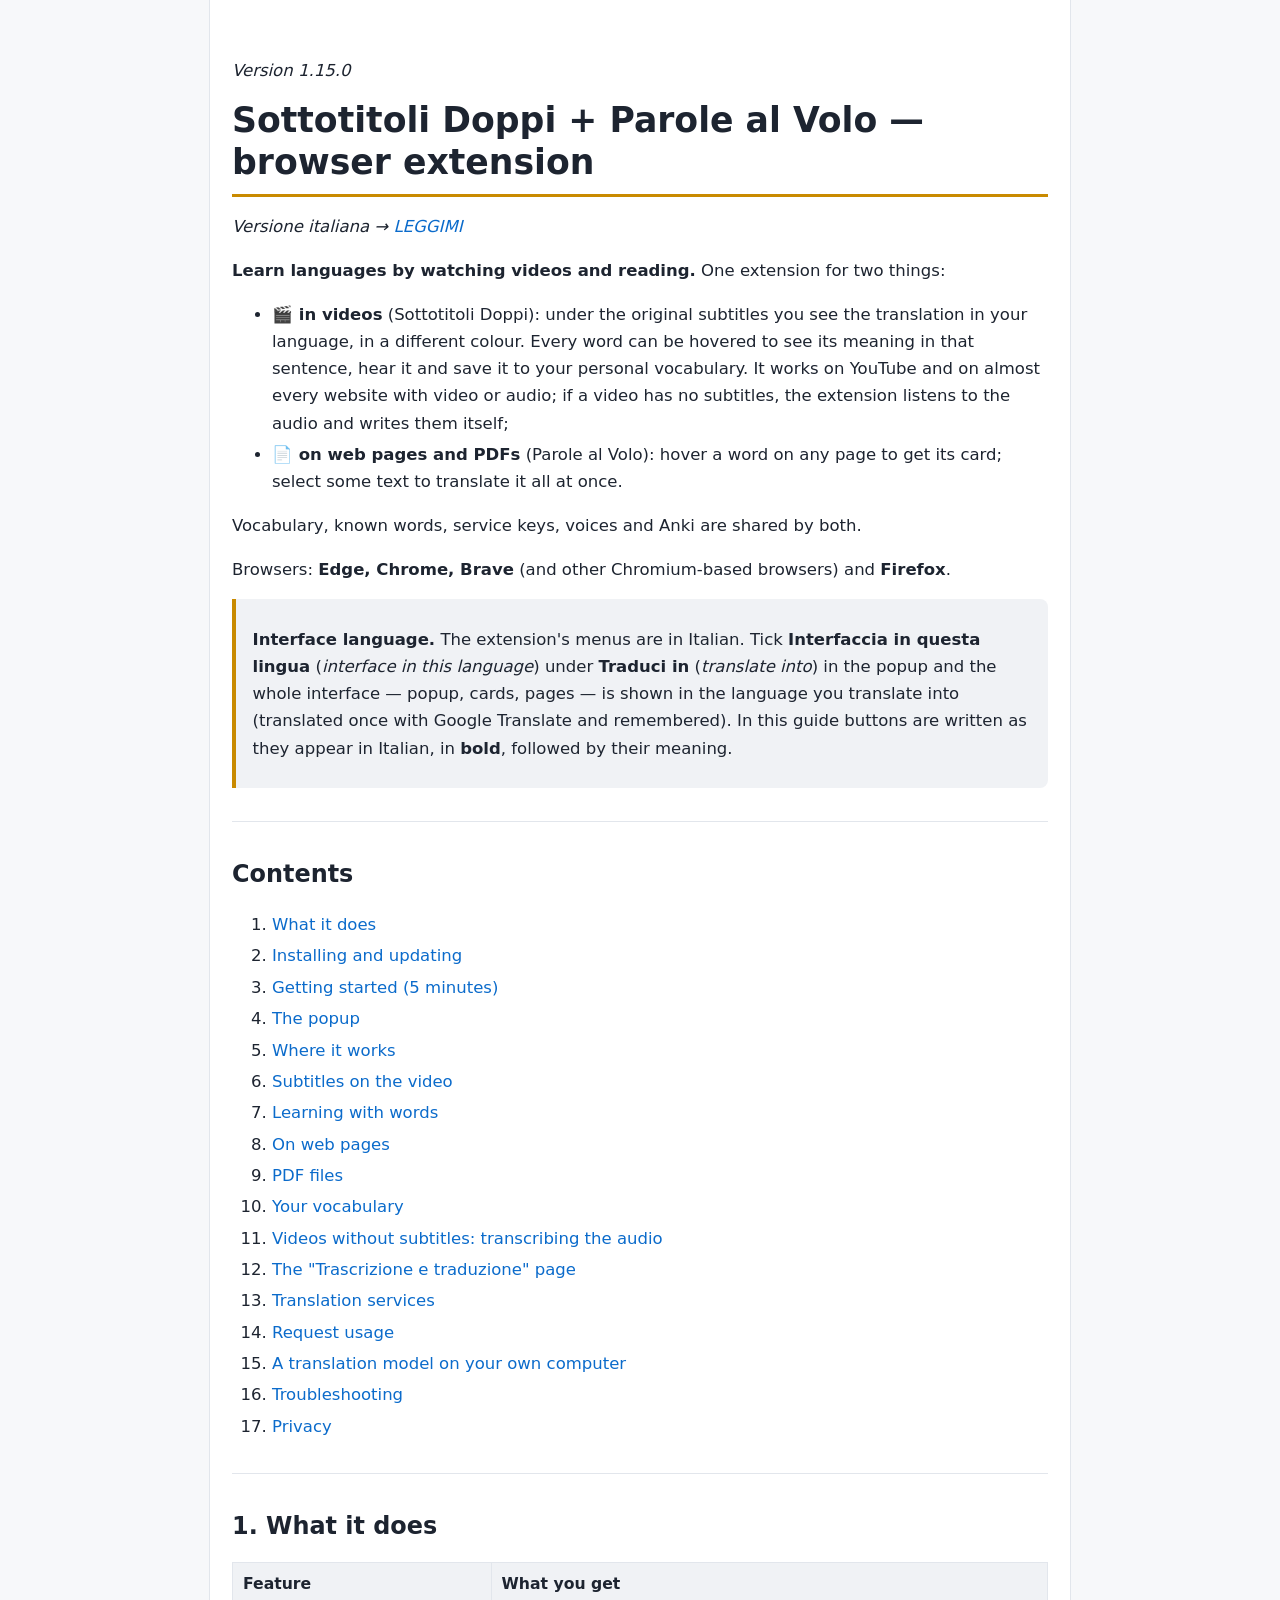
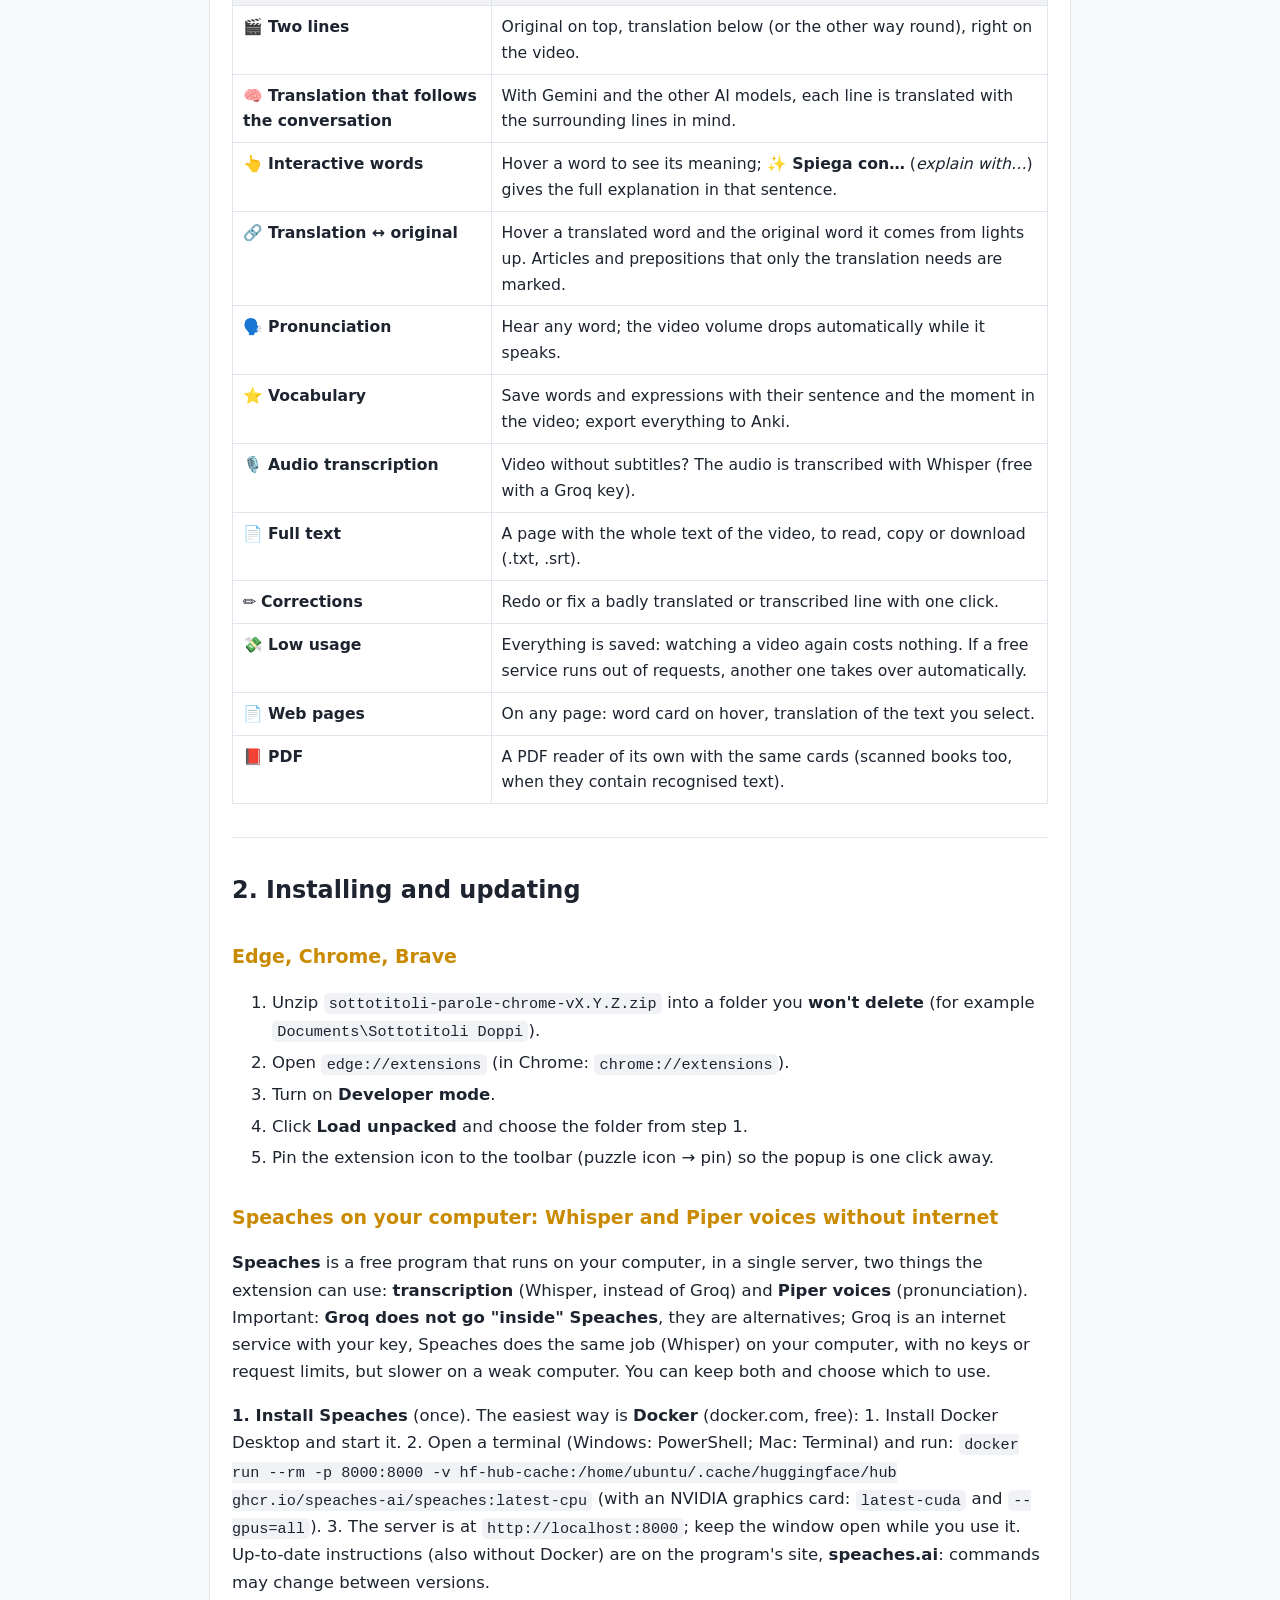
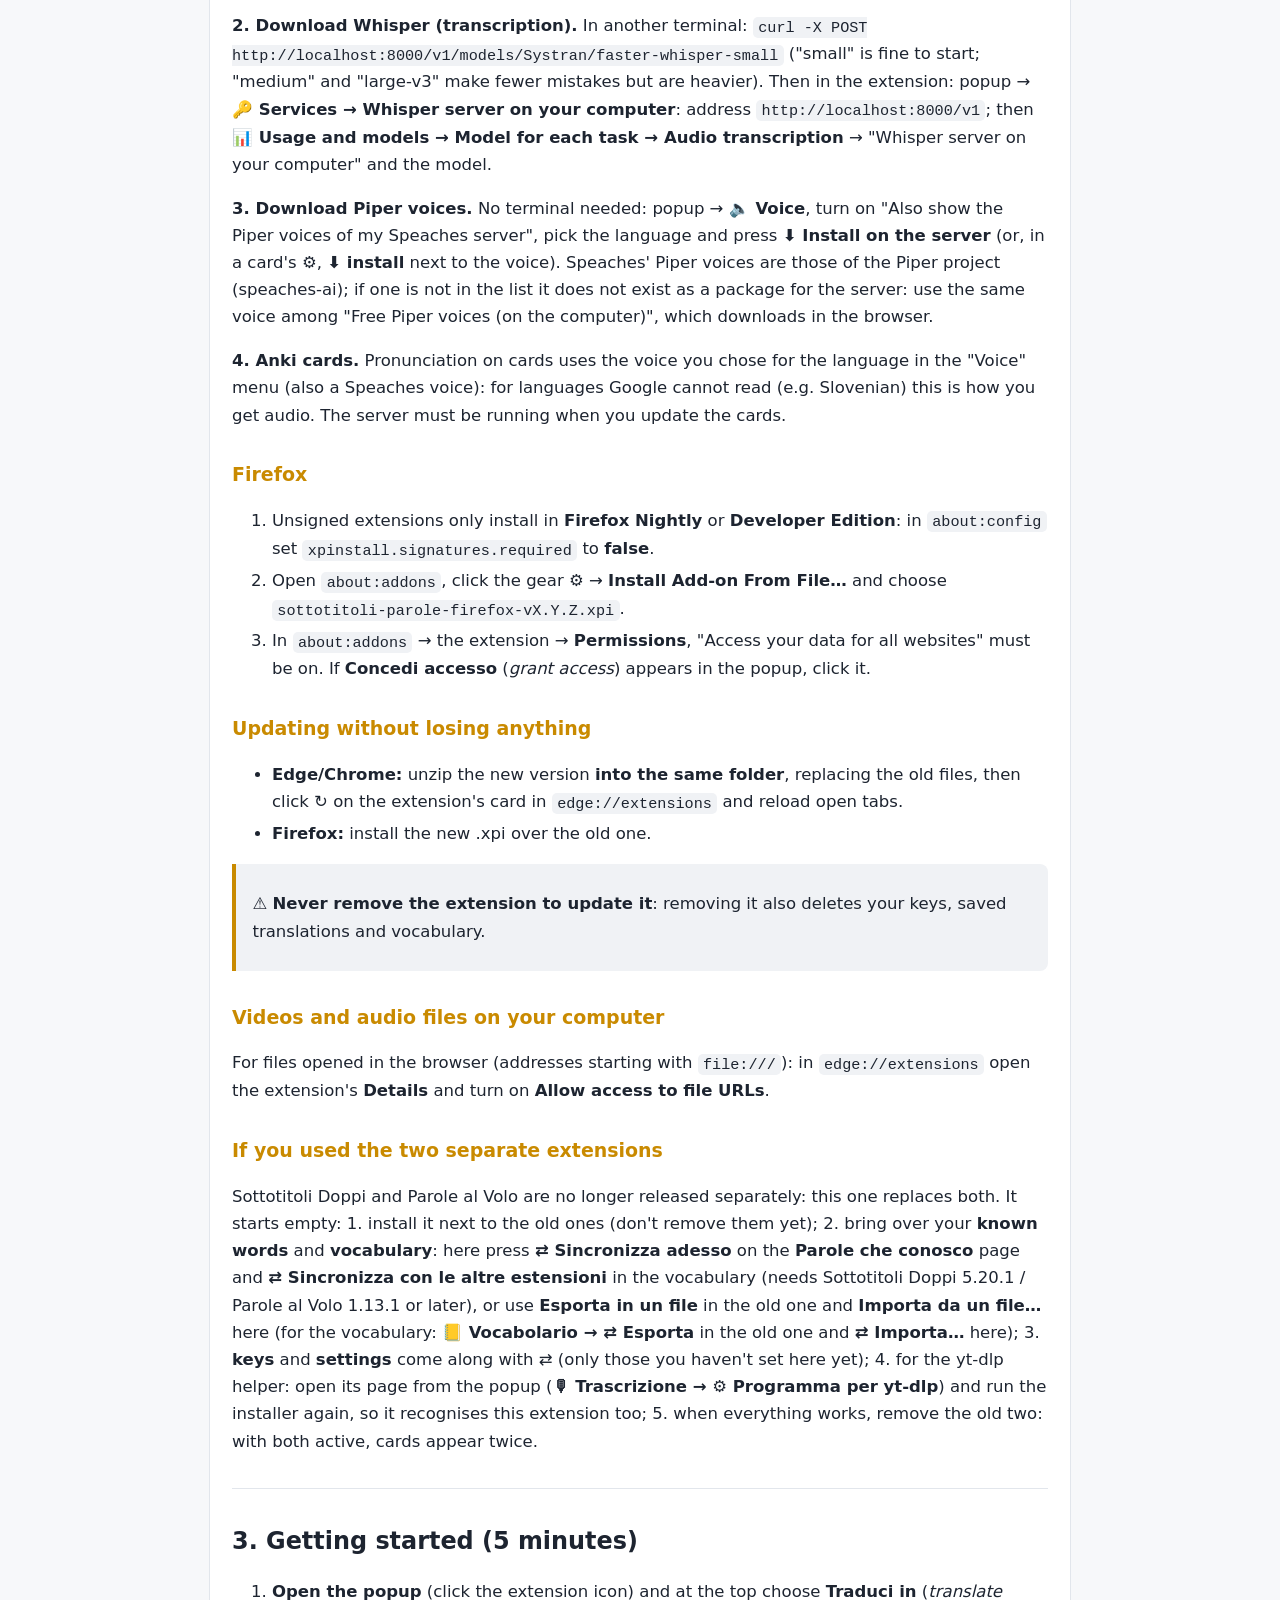
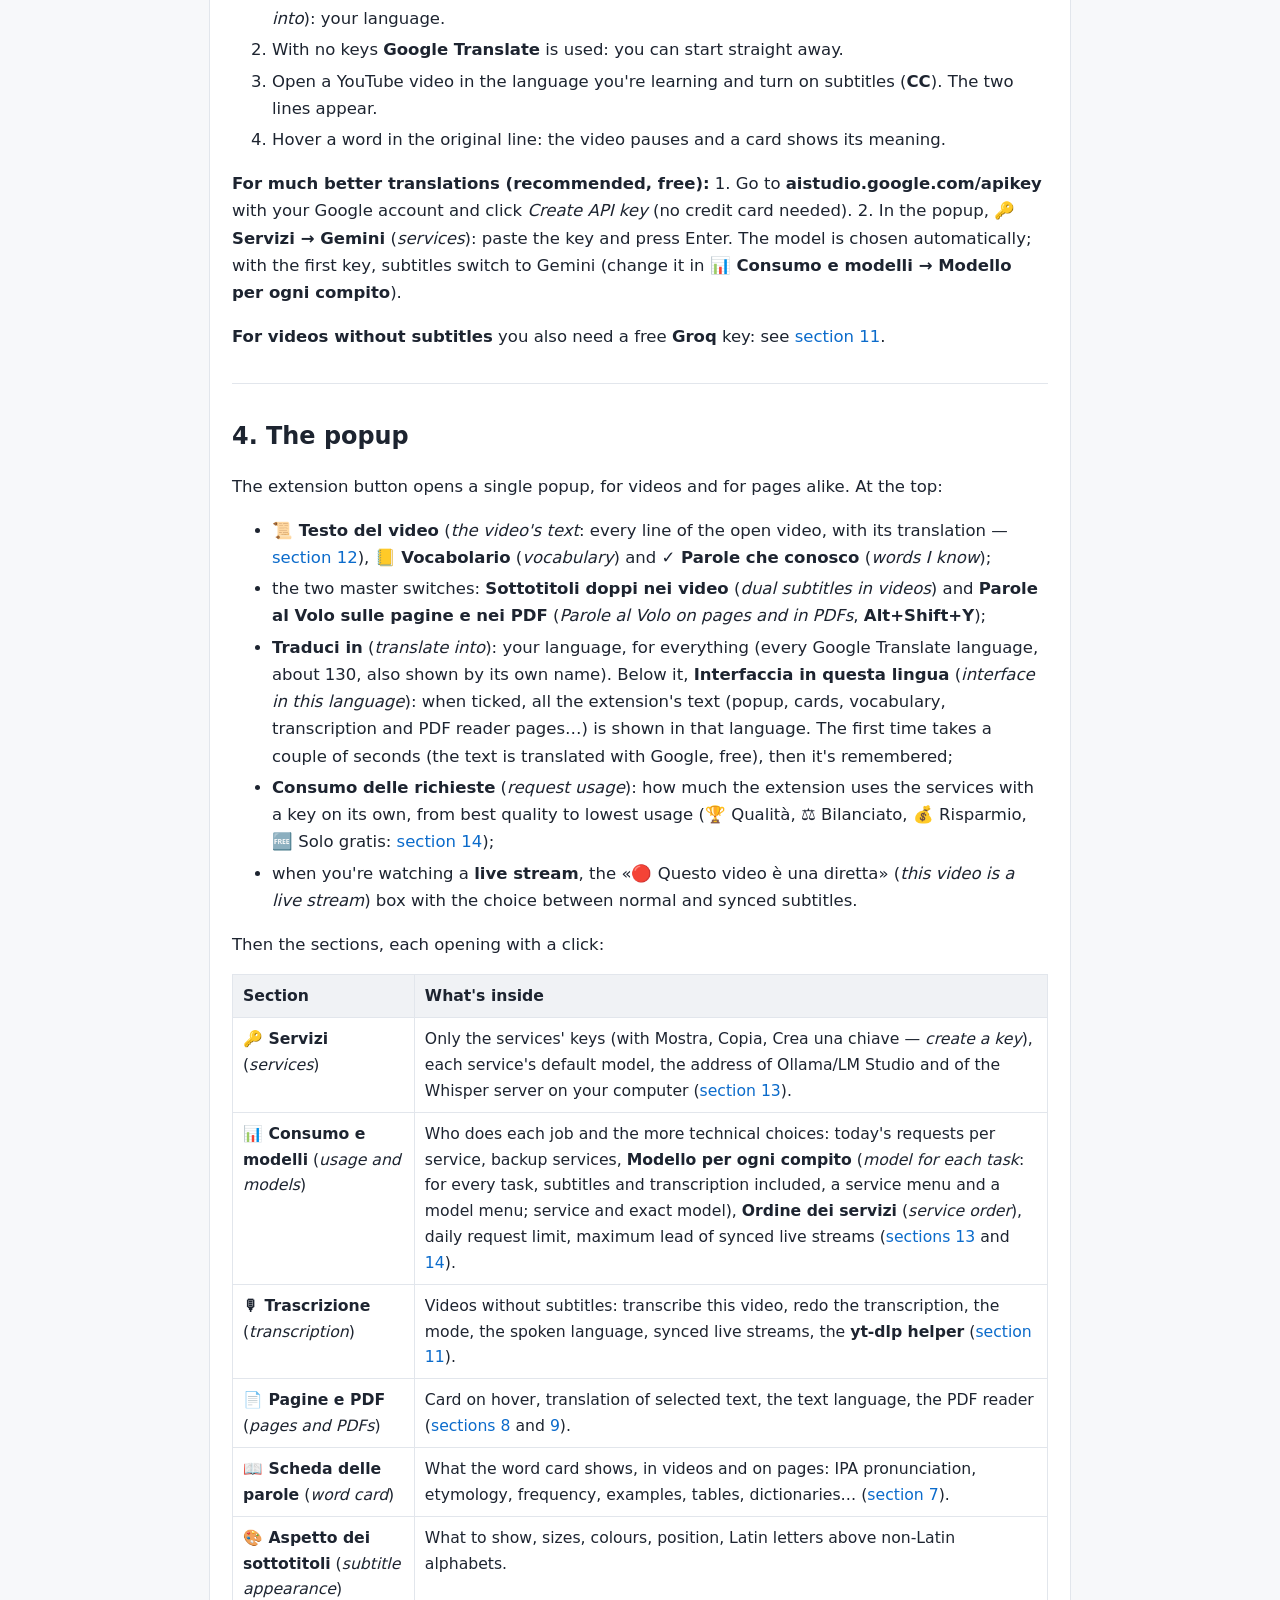
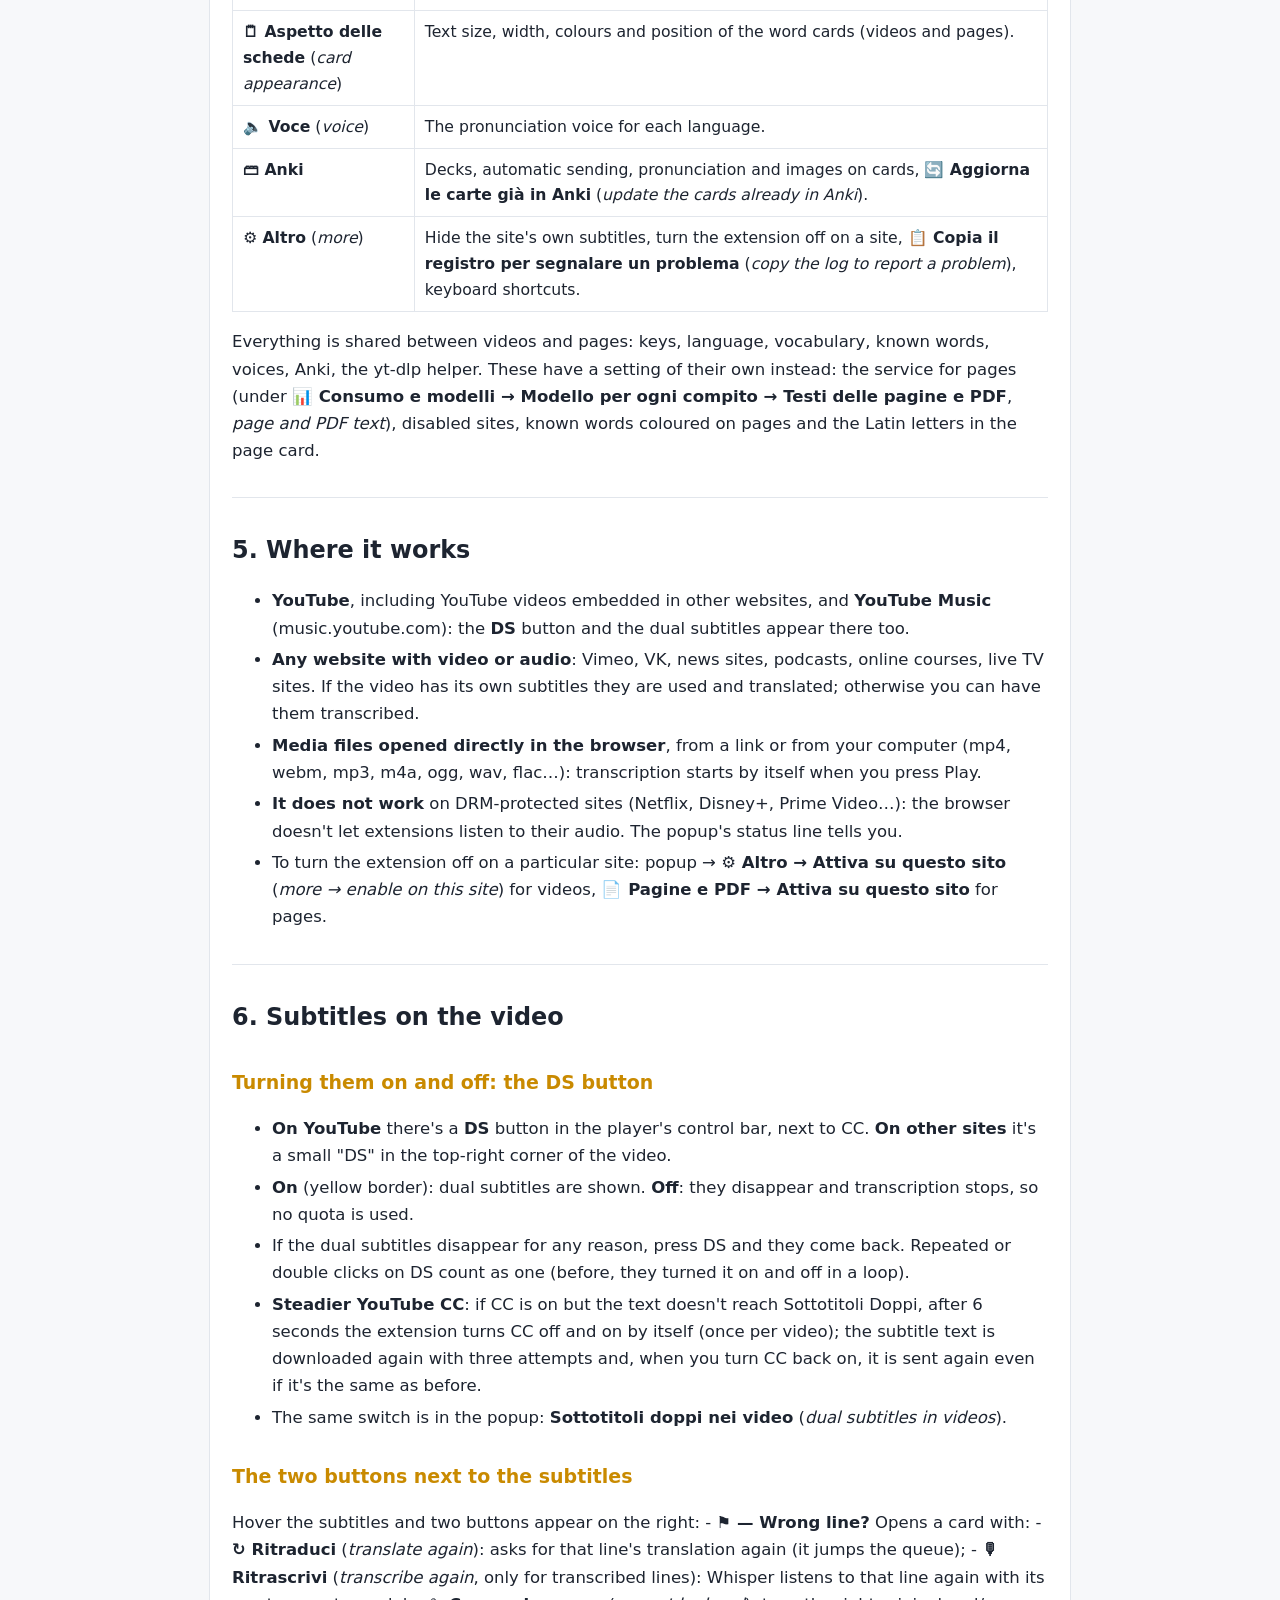
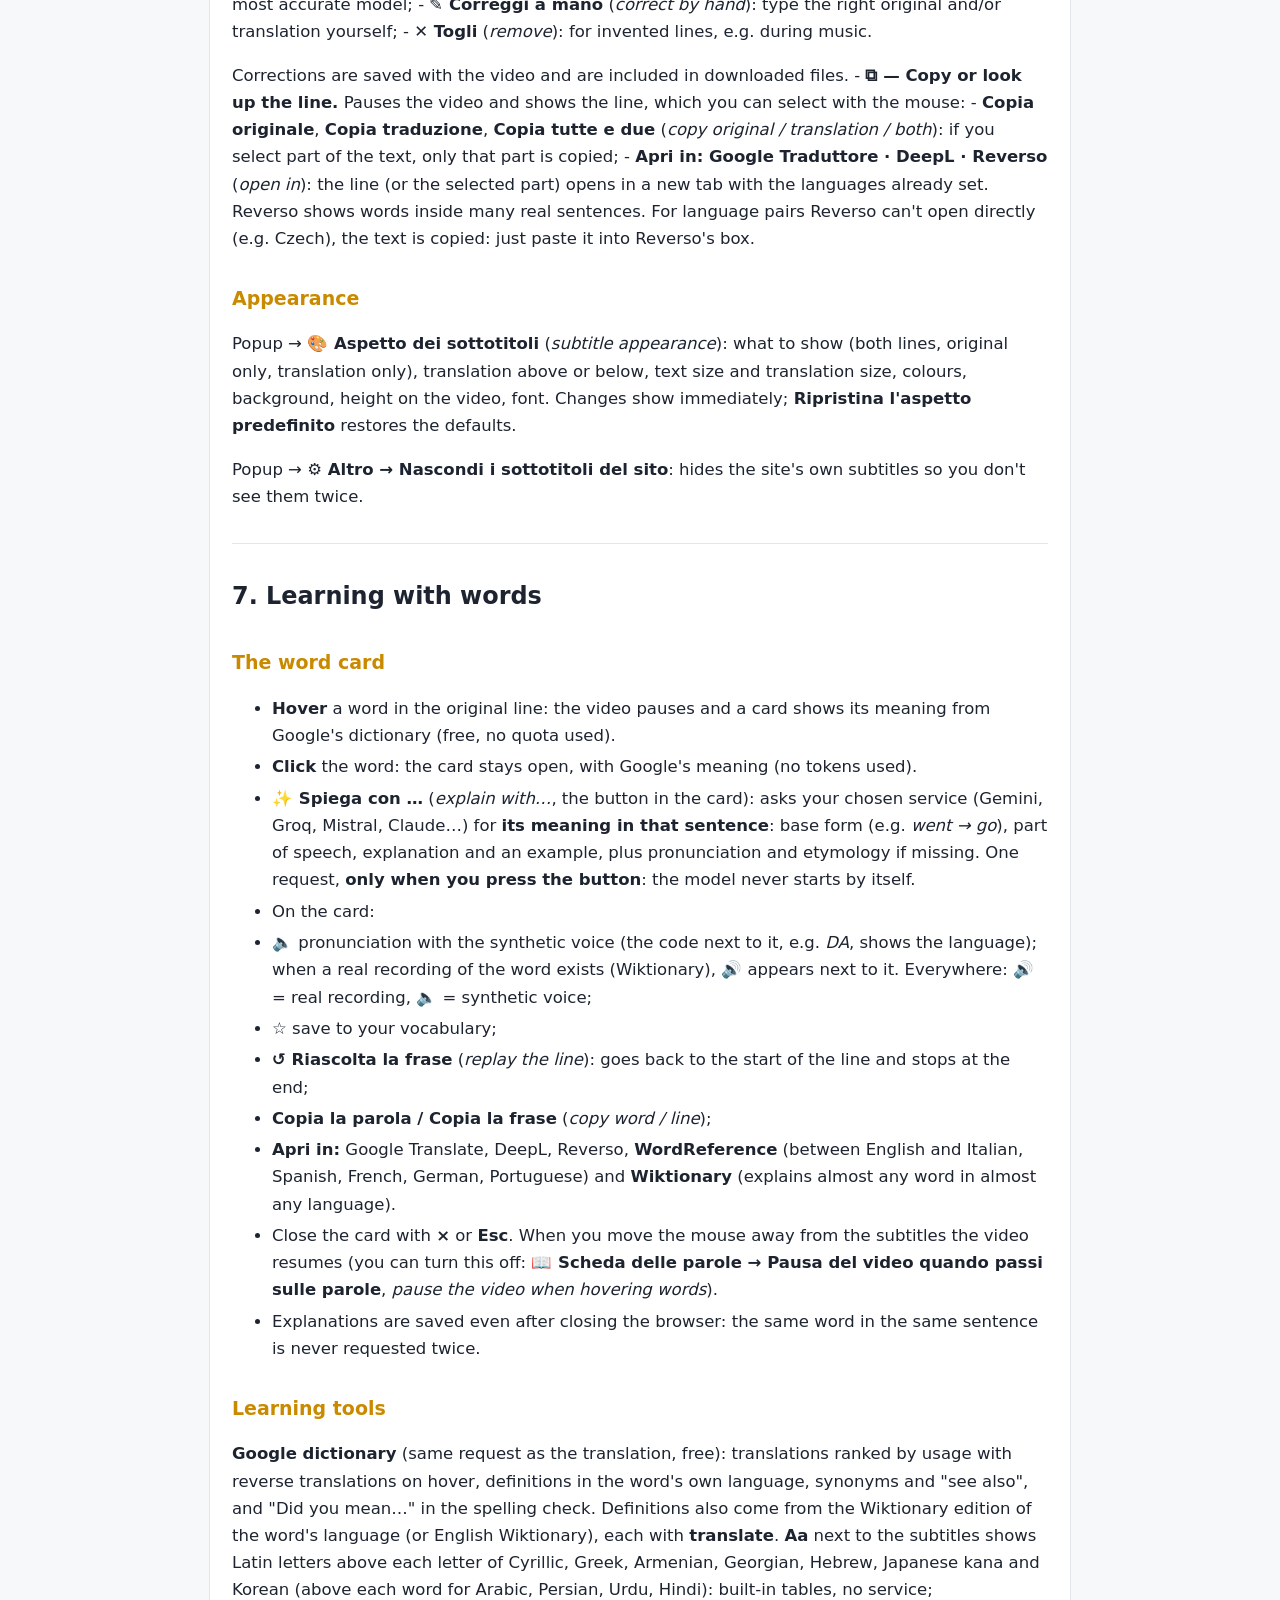
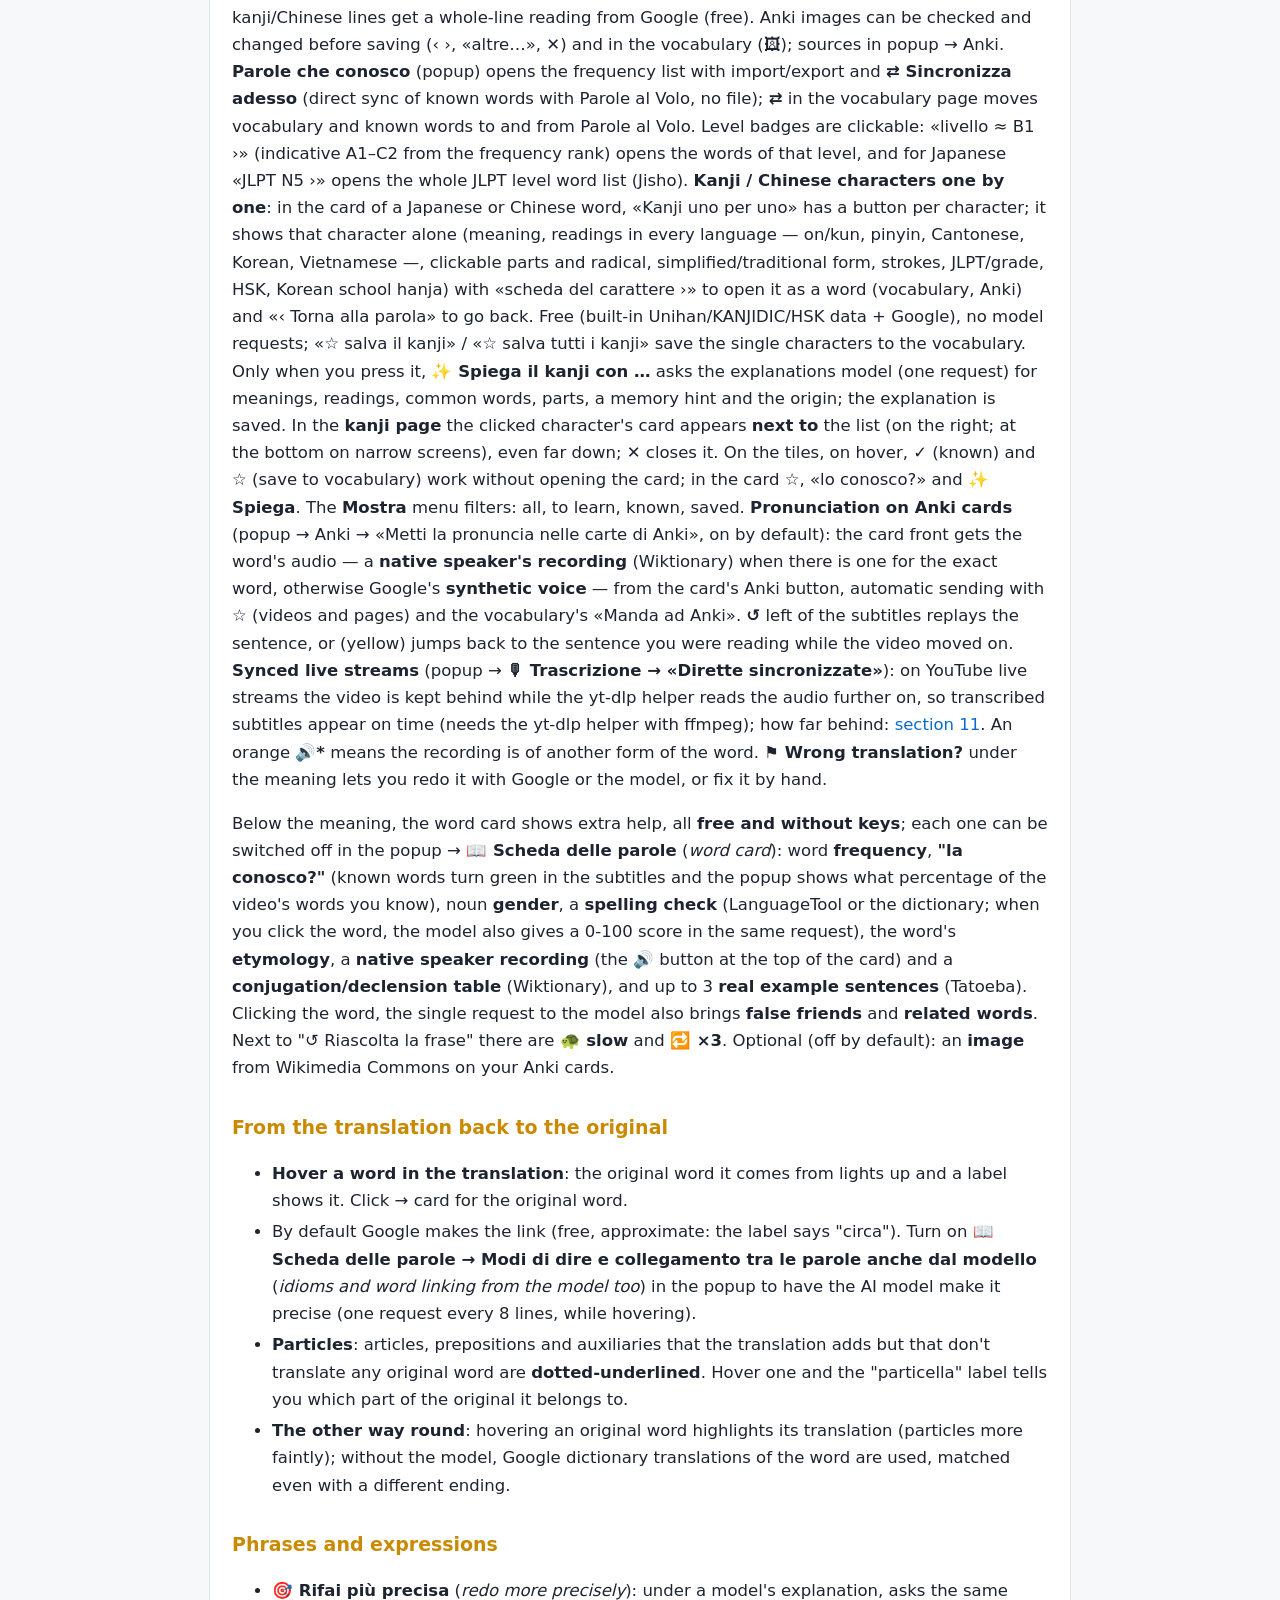
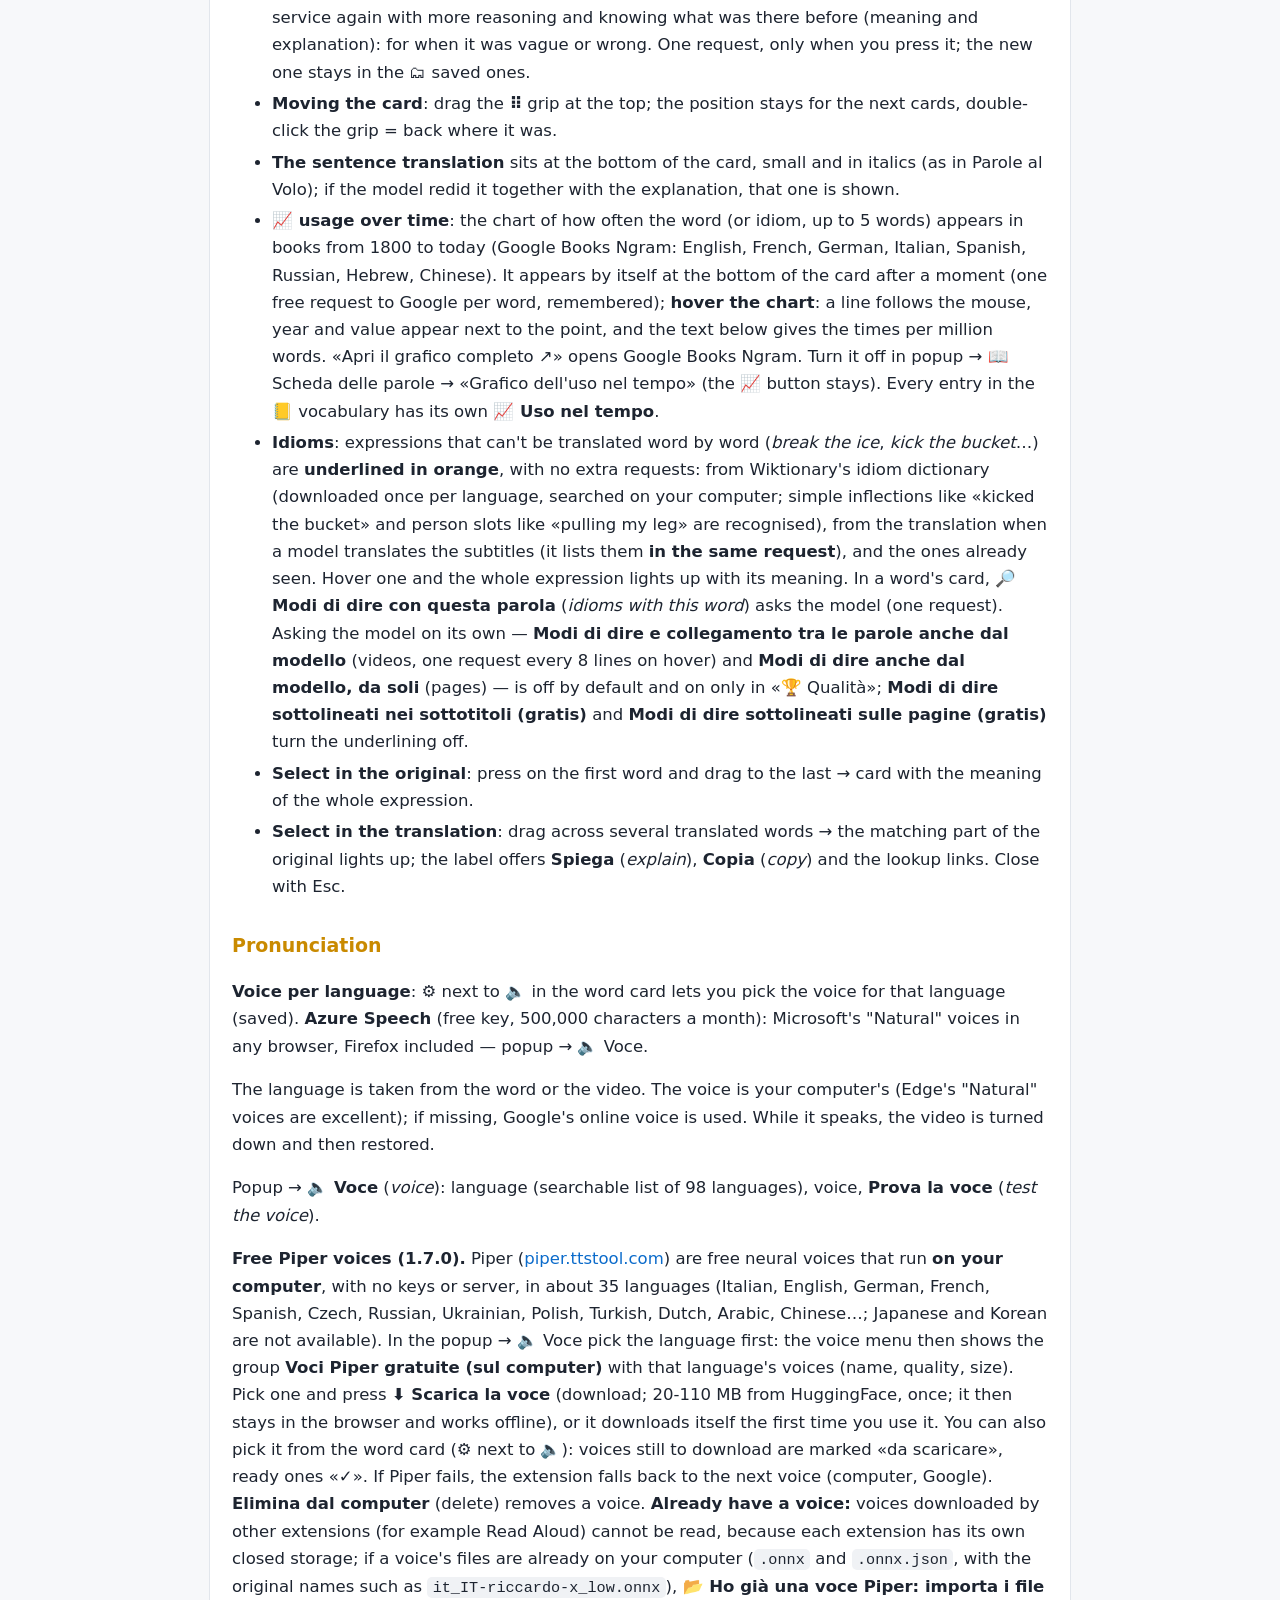
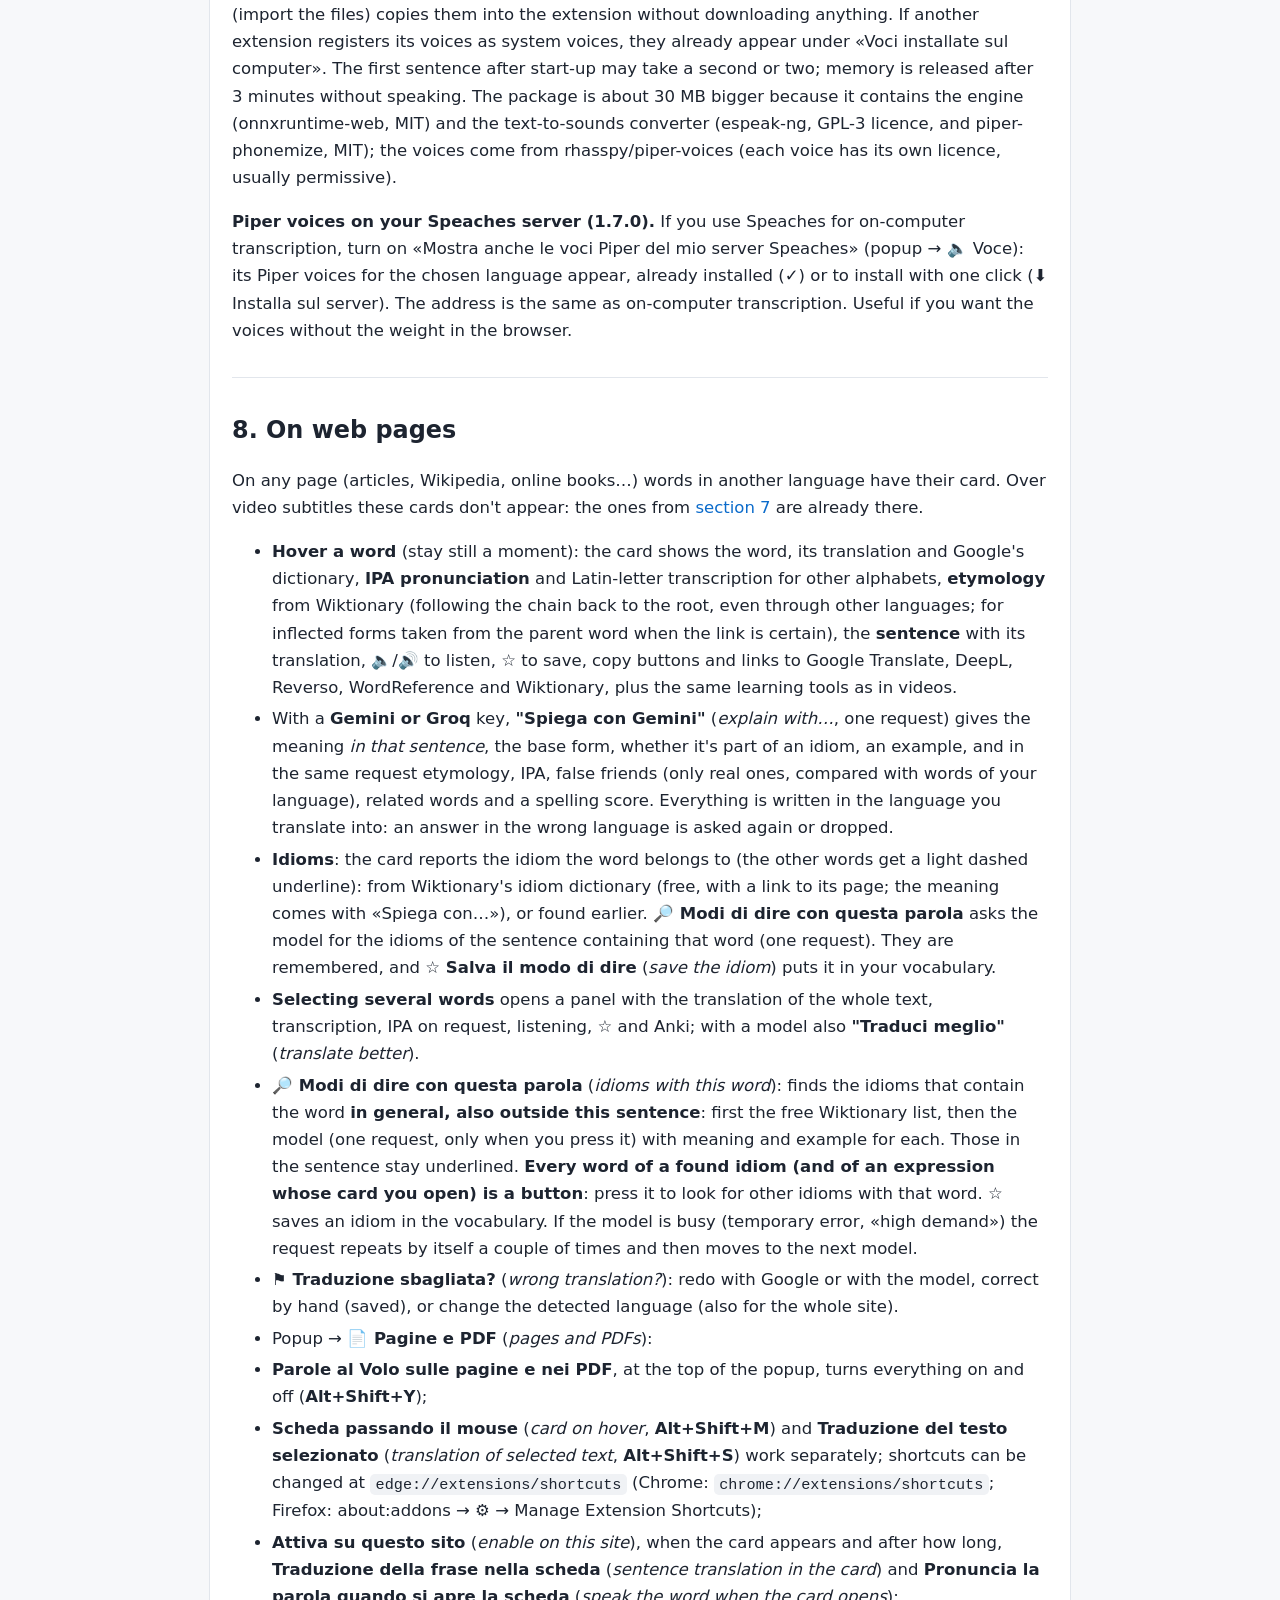
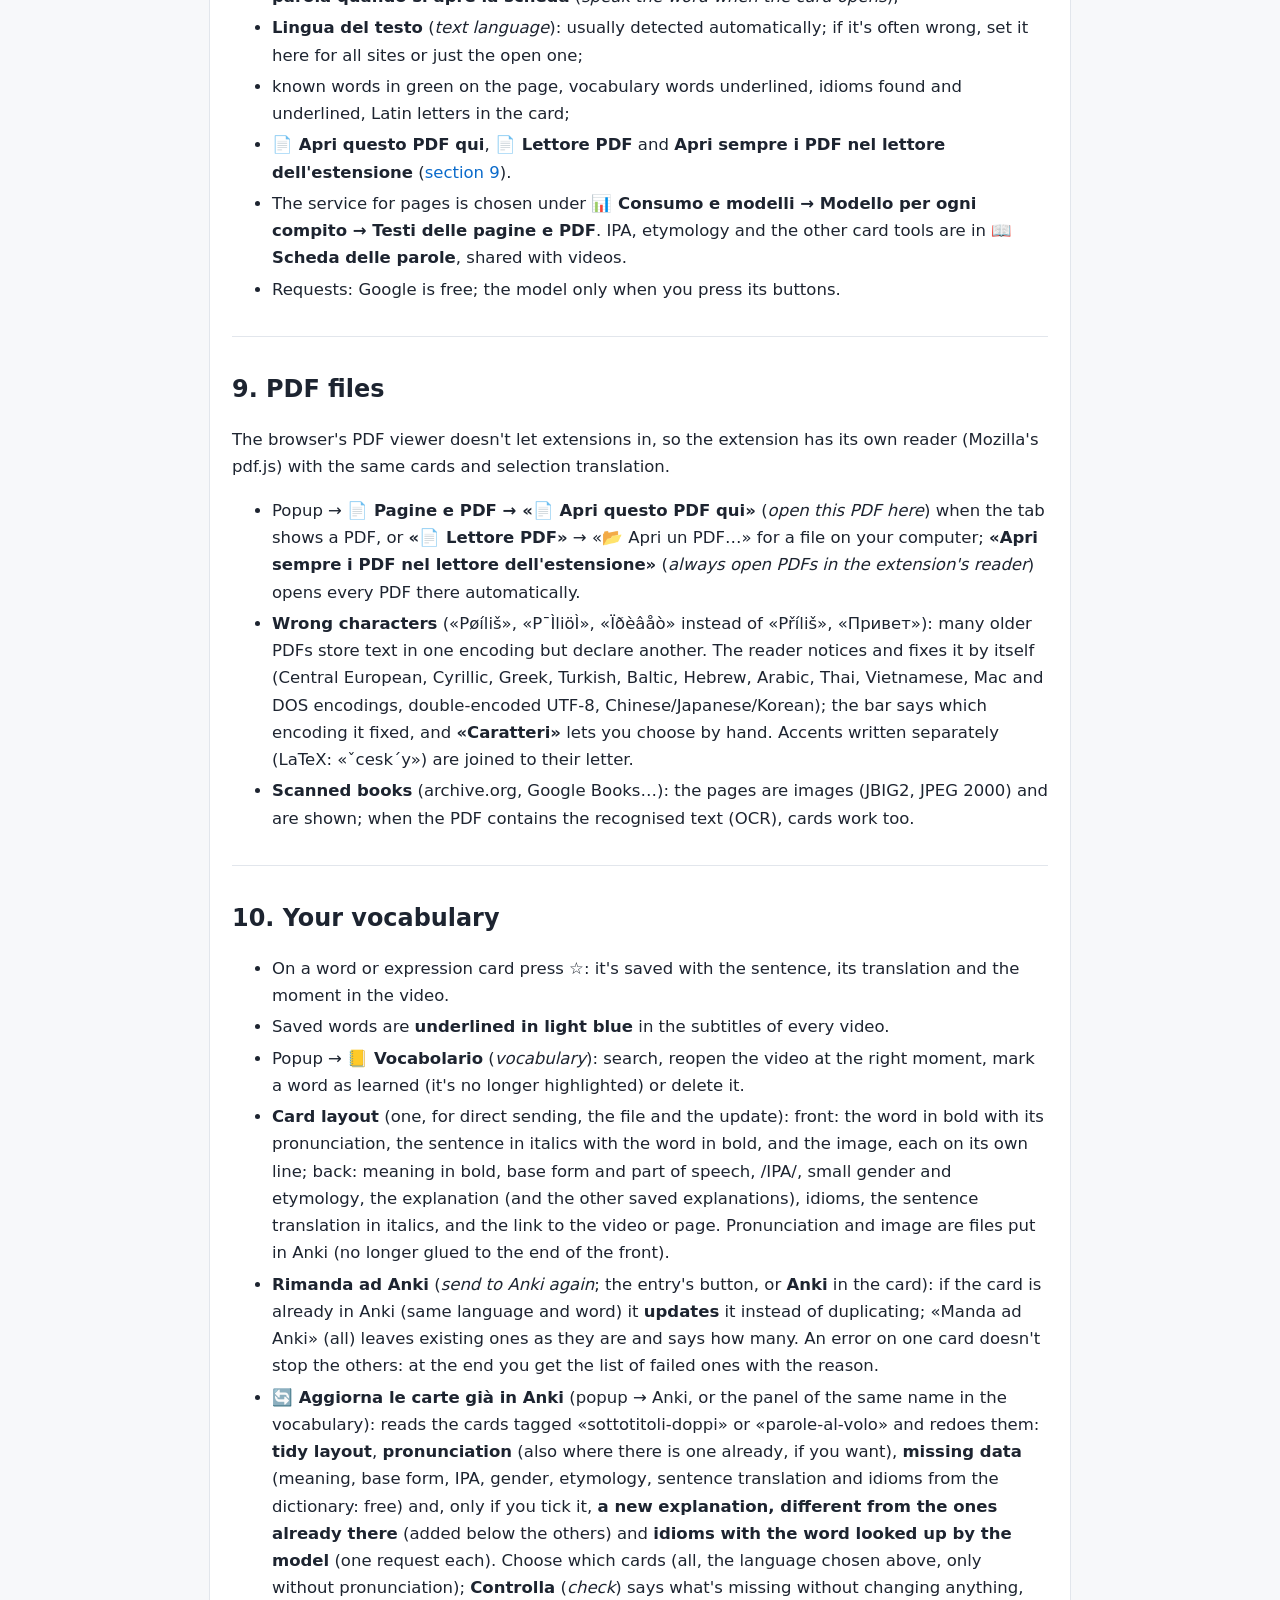
==== commit 751991f3: "Estensione unica 1.15.0: messa in fase della traduzione con il modello, revisione generale (memoria," ====
--- a/estensioni-browser/estensione-unica/GUIDE.en.html
+++ b/estensioni-browser/estensione-unica/GUIDE.en.html
@@ -1,5 +1,5 @@
 <!doctype html><html lang="en"><head><meta charset="utf-8">
-<meta name="viewport" content="width=device-width,initial-scale=1"><title>Sottotitoli Doppi + Parole al Volo 1.14.2 — Guide</title><style>
+<meta name="viewport" content="width=device-width,initial-scale=1"><title>Sottotitoli Doppi + Parole al Volo 1.15.0 — Guide</title><style>
 :root{--bg:#f7f8fa;--paper:#ffffff;--ink:#1d2430;--soft:#4a5568;--line:#e2e6ec;--accent:#c98a00;--link:#0b6bcb;--code:#f0f2f5}
 @media (prefers-color-scheme:dark){:root{--bg:#141922;--paper:#1d2430;--ink:#eef1f5;--soft:#b6bfcc;--line:#323c4d;--accent:#f5c84b;--link:#7cc4ff;--code:#262f3d}}
 *{box-sizing:border-box}
@@ -21,7 +21,7 @@
 pre{white-space:pre-wrap;word-break:break-word}
 .toc-note{color:var(--soft)}
 </style></head>
-<body><main><p><em>Version 1.14.2</em></p>
+<body><main><p><em>Version 1.15.0</em></p>
 <h1 id="sottotitoli-doppi-parole-al-volo-browser-extension">Sottotitoli Doppi + Parole al Volo — browser extension</h1>
 <p><em>Versione italiana → <a href="LEGGIMI.html">LEGGIMI</a></em></p>
 <p><strong>Learn languages by watching videos and reading.</strong> One extension for two things:</p>
@@ -743,6 +743,7 @@
 <li><strong>1.7.28</strong>: (1) <strong>Search bar in the popup</strong> (at the top, "🔍 Cerca nelle opzioni…"): type a word (even just "kokoro", "images", "pause") and the options containing it appear with their section; a click opens the section, scrolls to the option and highlights it. (2) <strong>Empty box when there is nothing to show</strong>: the ⚑ button (and the language one) appear only when you move the mouse over the lower part of the video. (3) <strong>YouTube auto captions really corrected</strong>: the model is now told to add punctuation, capital letters and correct words (YouTube has none), "Also correct automatic captions" applies at once with the video open (on or off), and the ⚑ card has "✨ Correggili con il modello" even with the option off; if the model changes nothing, the status bar says so. Saved translations and transcripts stay saved and come back as usual. (4) <strong>Re-listen to the part without subtitles</strong>: in the ⚑ card opened where nothing shows (audio transcription) the button "🎙 Riascolta il pezzo senza sottotitoli (from–to)" re-listens with the most precise model to the space between the last subtitle and the next; if there was speech that was missed, it appears and gets translated.</li>
 <li><strong>1.7.29</strong>: (1) <strong>Messages on the video</strong> (top left): 🎙 transcription status, 🌐 how many sentences are translated, ℹ the latest messages (quotas, service changes, errors). Two switches in the popup; they disappear by themselves when the work is done. (2) <strong>With Whisper on your own computer</strong> (no key, no cost): by default the <strong>whole</strong> video is transcribed and translated right away, even while you watch, and the 60-minute limit does not apply; pausing a video without YouTube captions starts the full transcription at once. It needs the yt-dlp program; without it, things go on as before. Switch "With Whisper on my computer: transcribe the whole video at once" (popup → Transcription). (3) <strong>↺ arrow</strong>: no longer stays after changing video or going back before the sentence, lasts 3 minutes, and with no sentence on screen shows only with the mouse over the lower part. (4) <strong>YouTube auto captions</strong>: wider similarity threshold (0.6) and the status bar says how many sentences changed, were already equal or were discarded as too different.</li>
 <li><strong>1.7.32</strong>: (1) <strong>Full transcription with the server on your computer</strong>: long videos (even 3 hours) are transcribed in 3-minute pieces, one after the other, instead of one huge request that crashed the server; if the server restarts it waits and retries by itself. (2) The <strong>on-video message</strong> "🎙 Transcription…" always appears when a transcription starts, from the button or the "For this video" menu. (3) The buttons to <strong>change model</strong> in the card respond immediately (they light up and show "⏳").</li>
+<li><strong>1.15.0</strong>: <strong>🎯 ready-made translations (YouTube, another track, a file) are put in phase by the model</strong>, sentence by sentence, and saved; new <strong>📺 YouTube subtitles</strong> section; <strong>the DS button turns subtitles on even when CC is off</strong>; with slow storage saved data (explanations, transcripts, vocabulary, corrections) is no longer overwritten; automatic cleanup only if you choose it; tidier popup.</li>
 <li><strong>1.14.2</strong>: <strong>YouTube's line-by-line translation now aligns itself to the original lines</strong> (option "Allinea sempre la traduzione alle righe originali", on by default). If a fixed offset remains, fix it from ⚑.</li>
 <li><strong>1.14.1</strong>: YouTube automatic captions no longer show as two scrolling lines: one line only.</li>
 <li><strong>1.14.0</strong>: <strong>YouTube in the "Ordine dei servizi" list</strong> (top row: YouTube's automatic caption translation, no keys or requests). <strong>The ☆ star saves and sends to Anki at once</strong> even if browser storage is slow; Parole al Volo no longer stays off waiting for storage.</li>
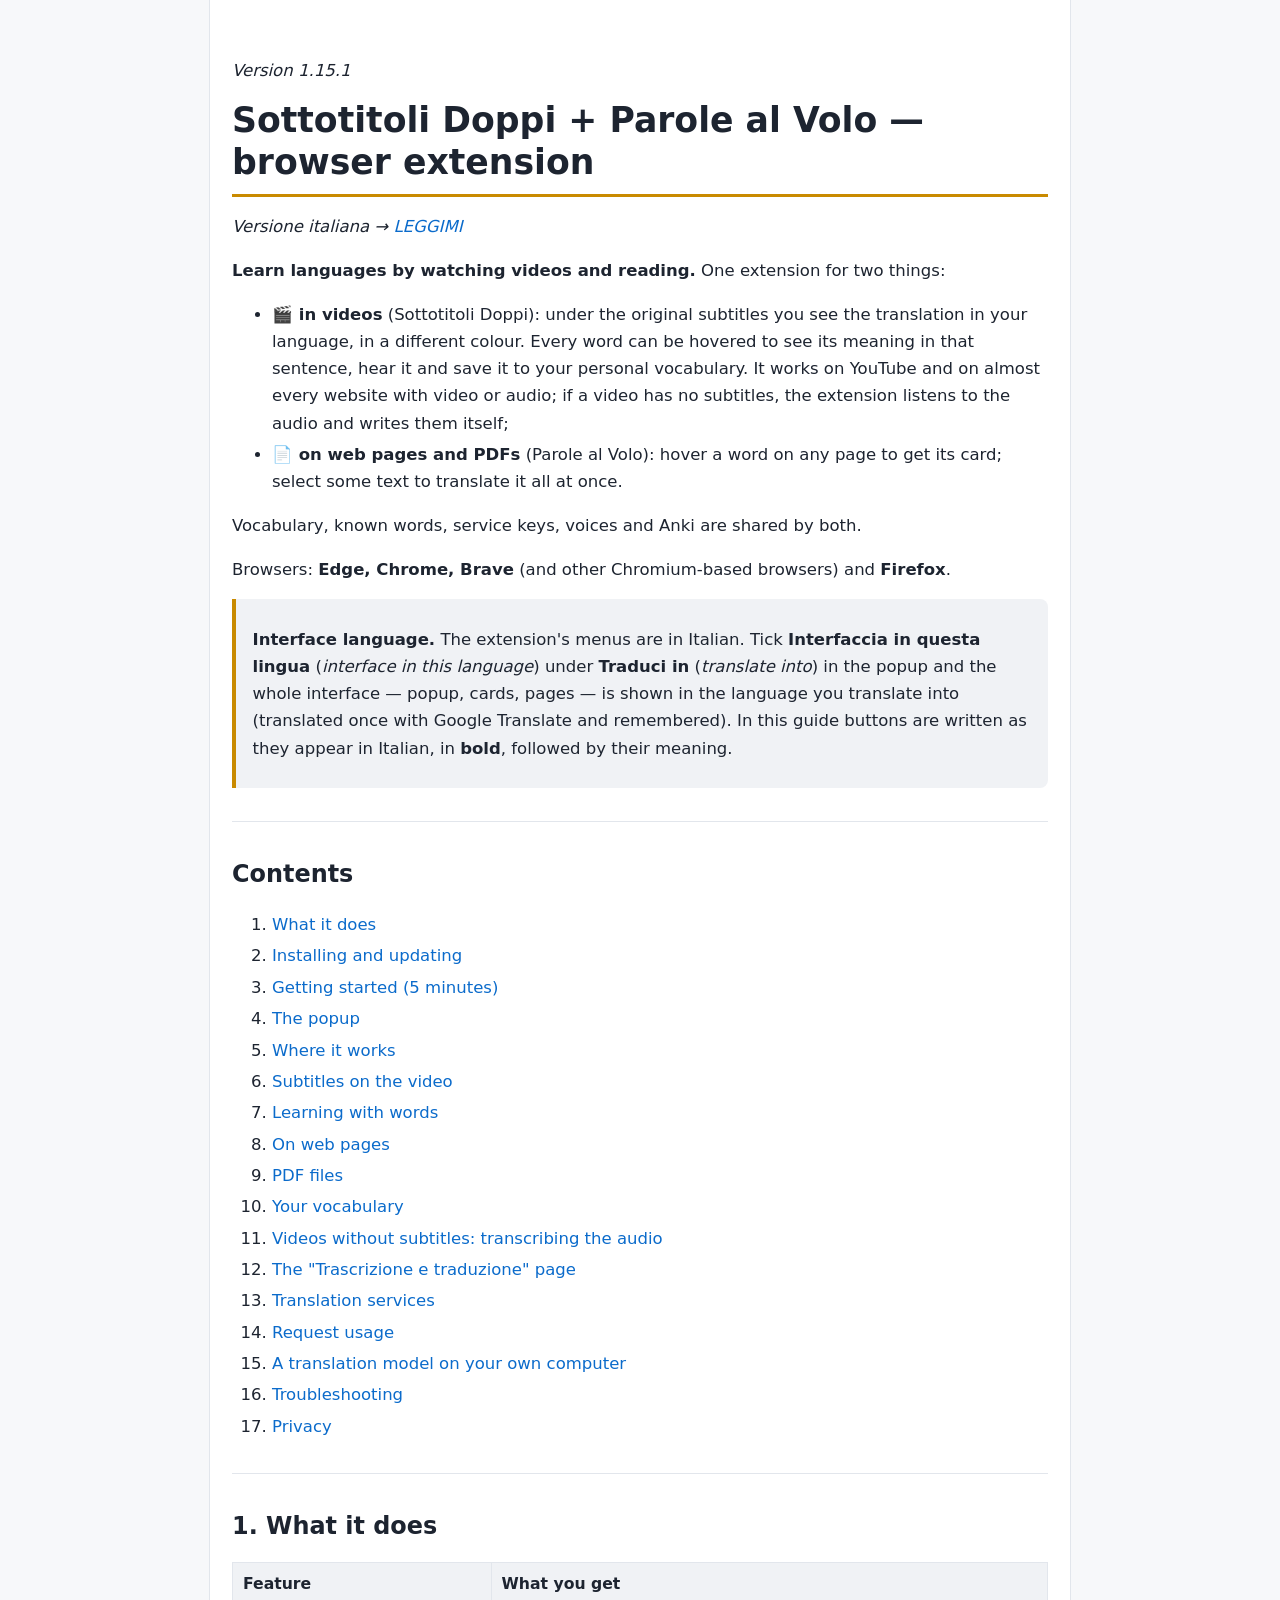
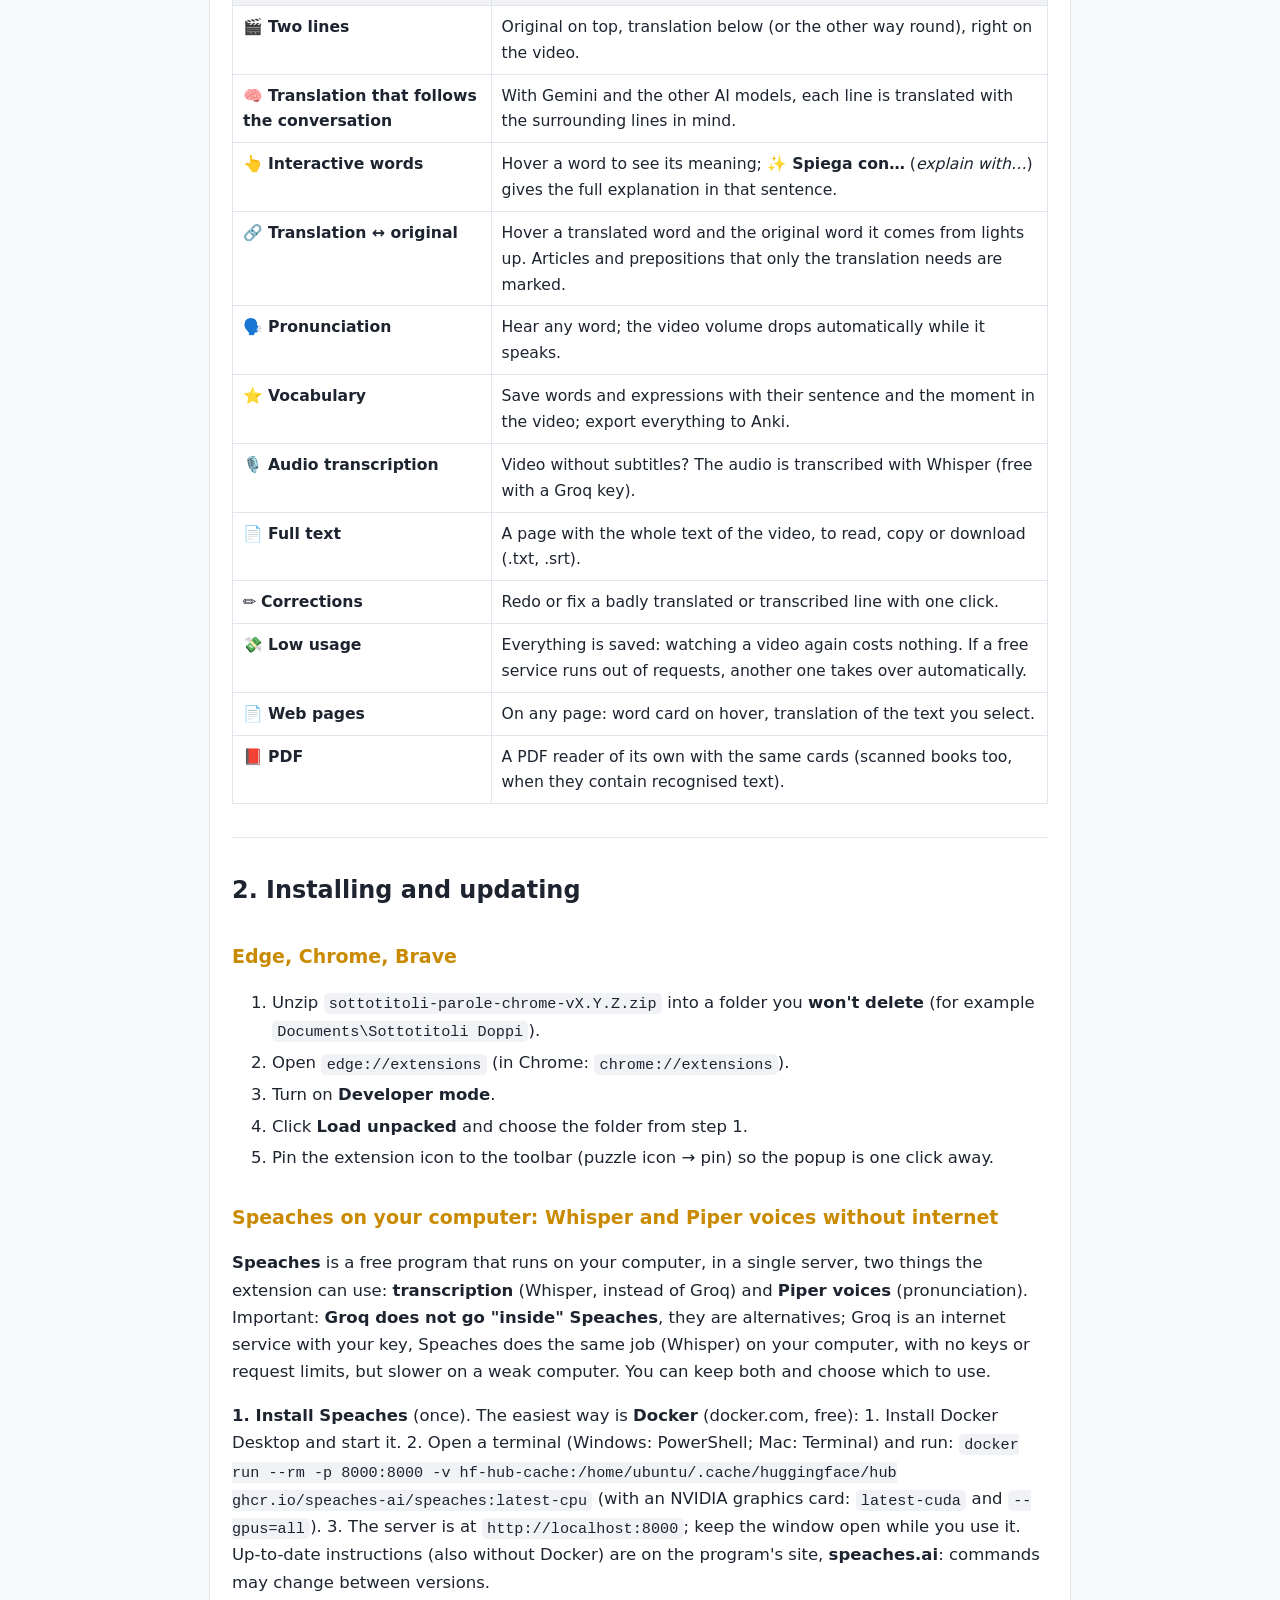
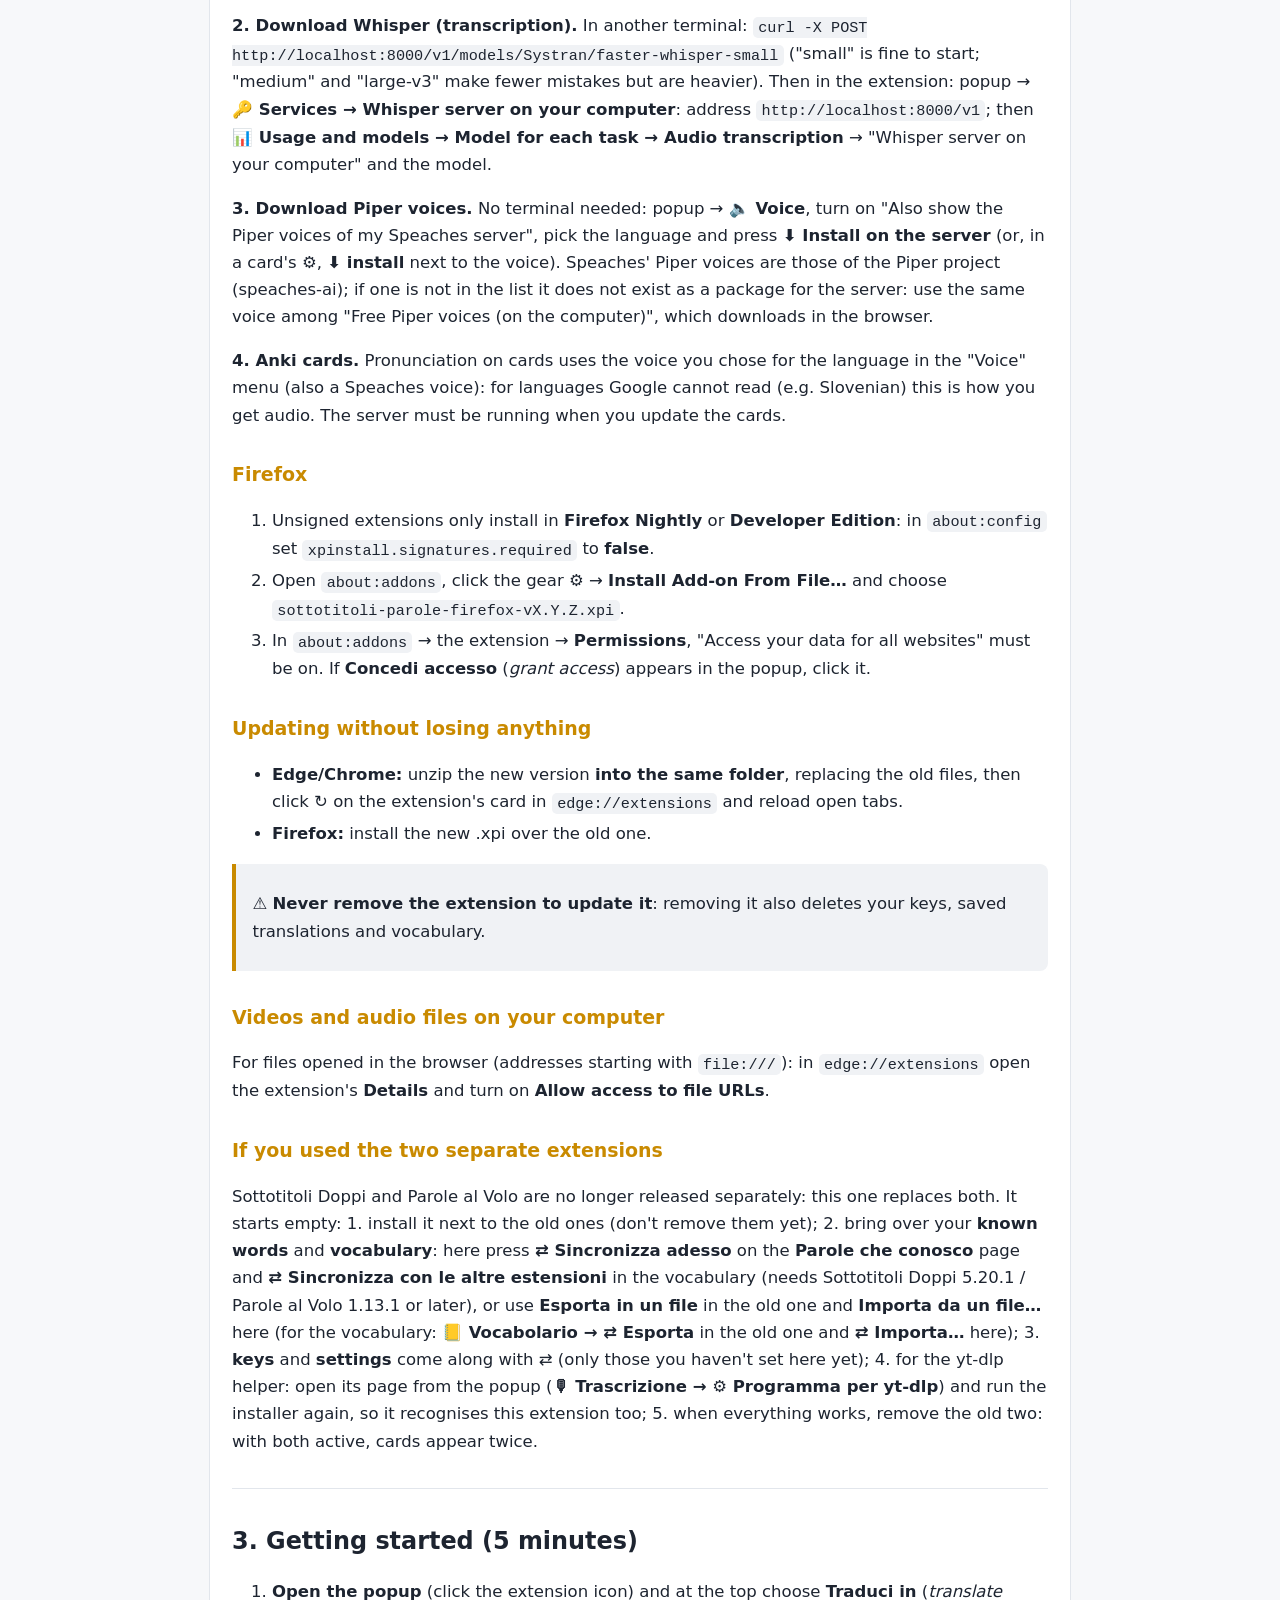
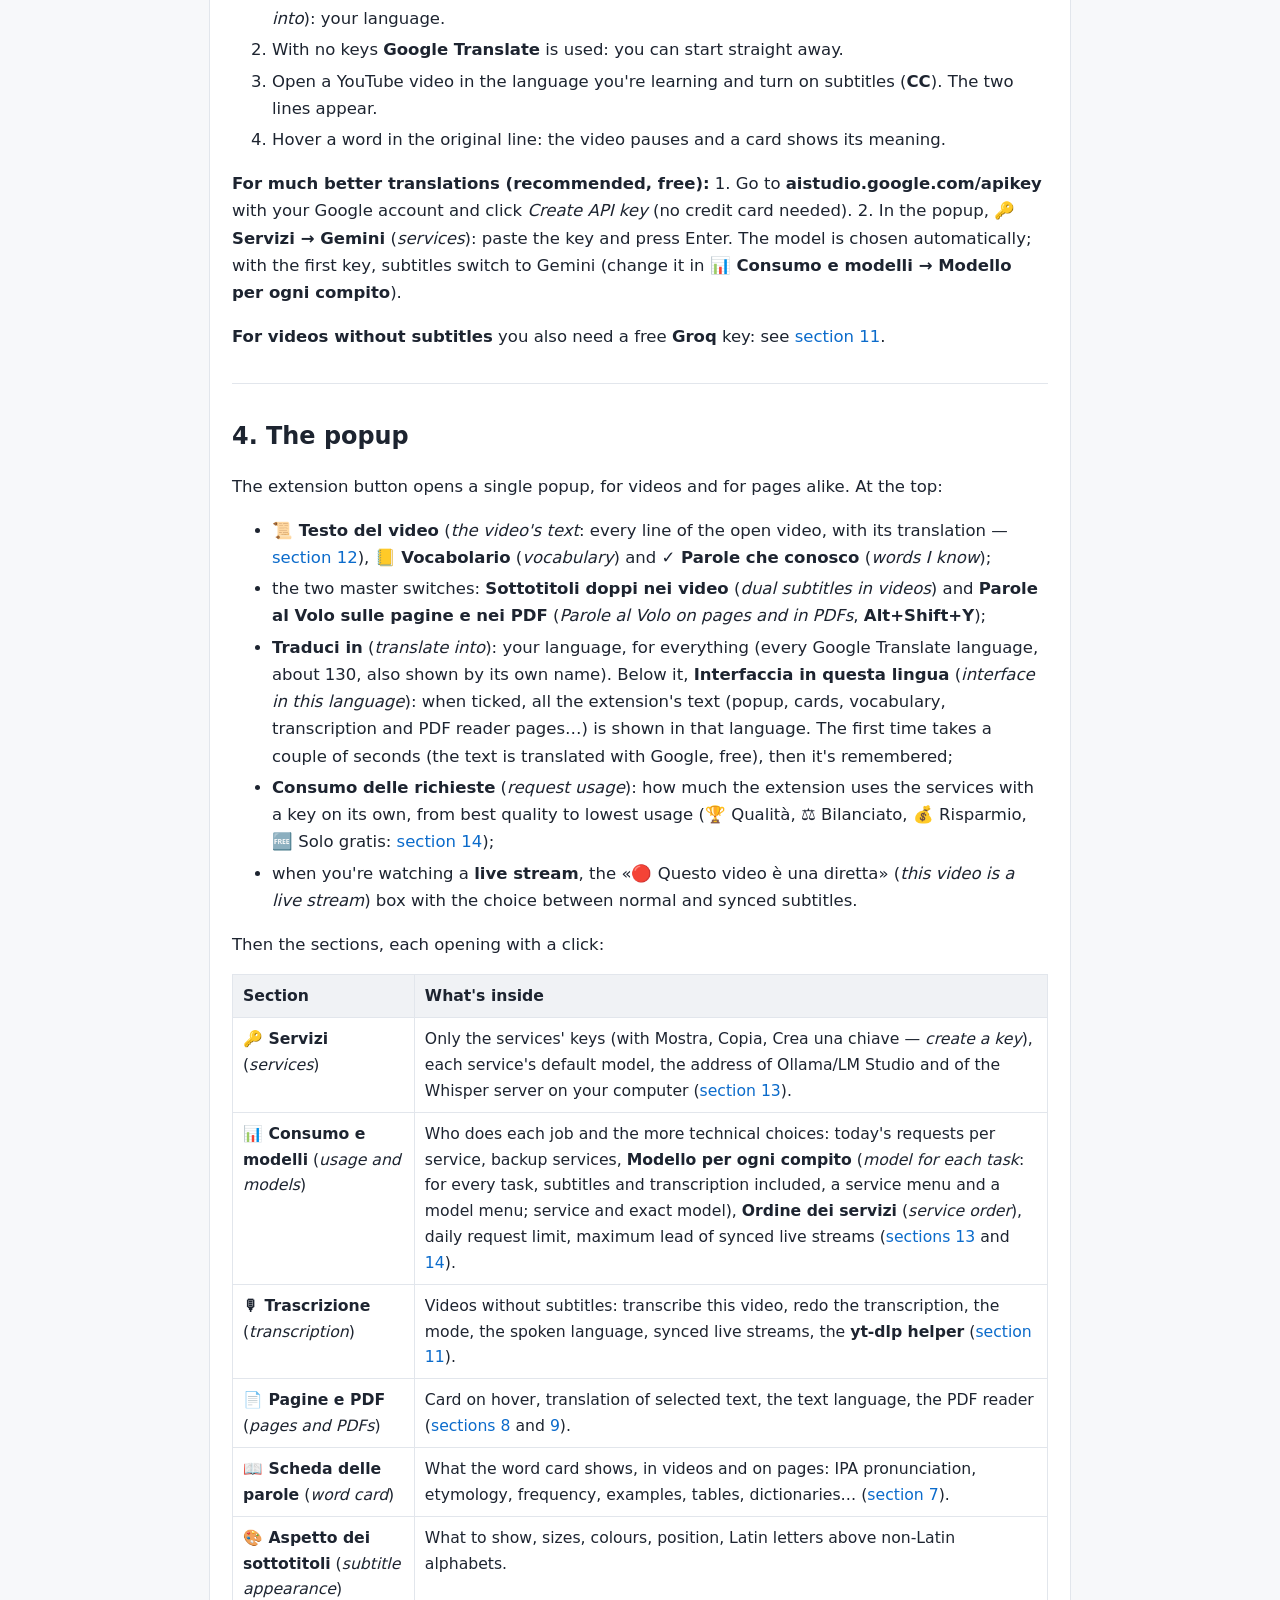
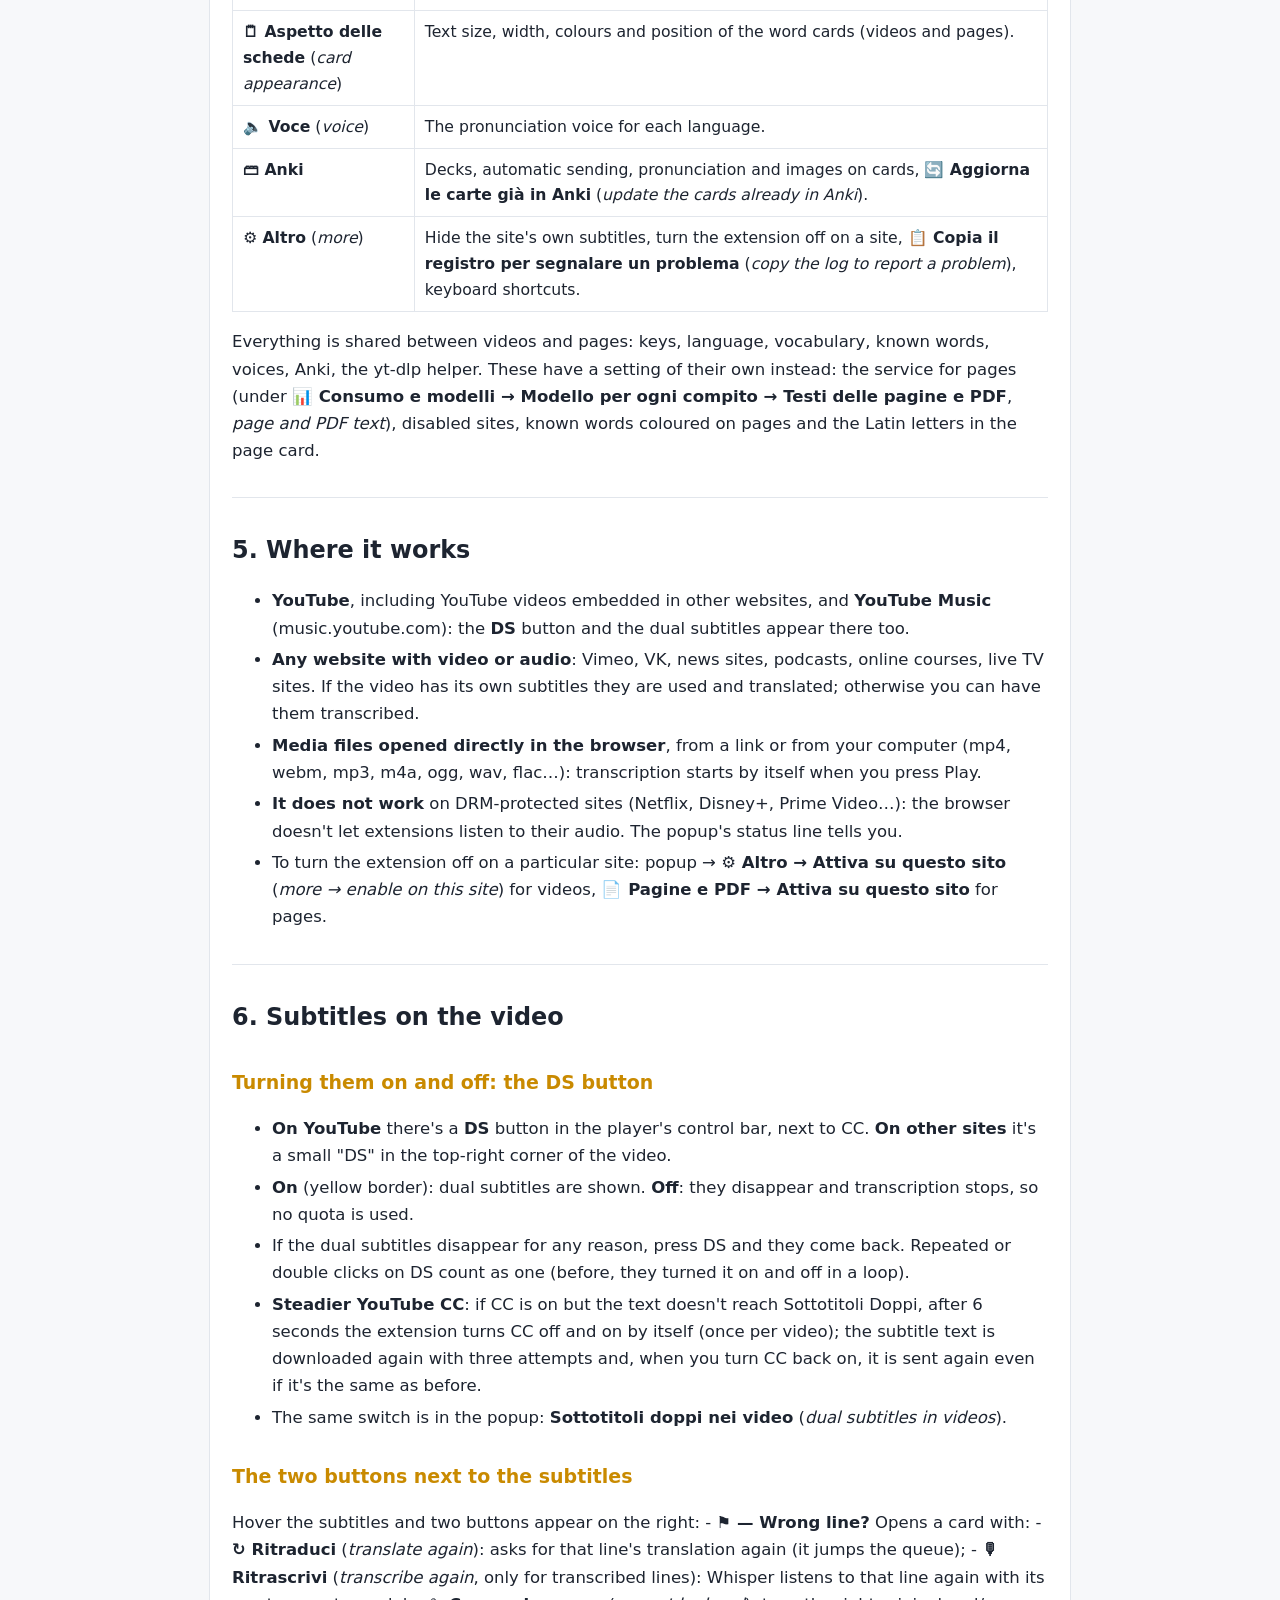
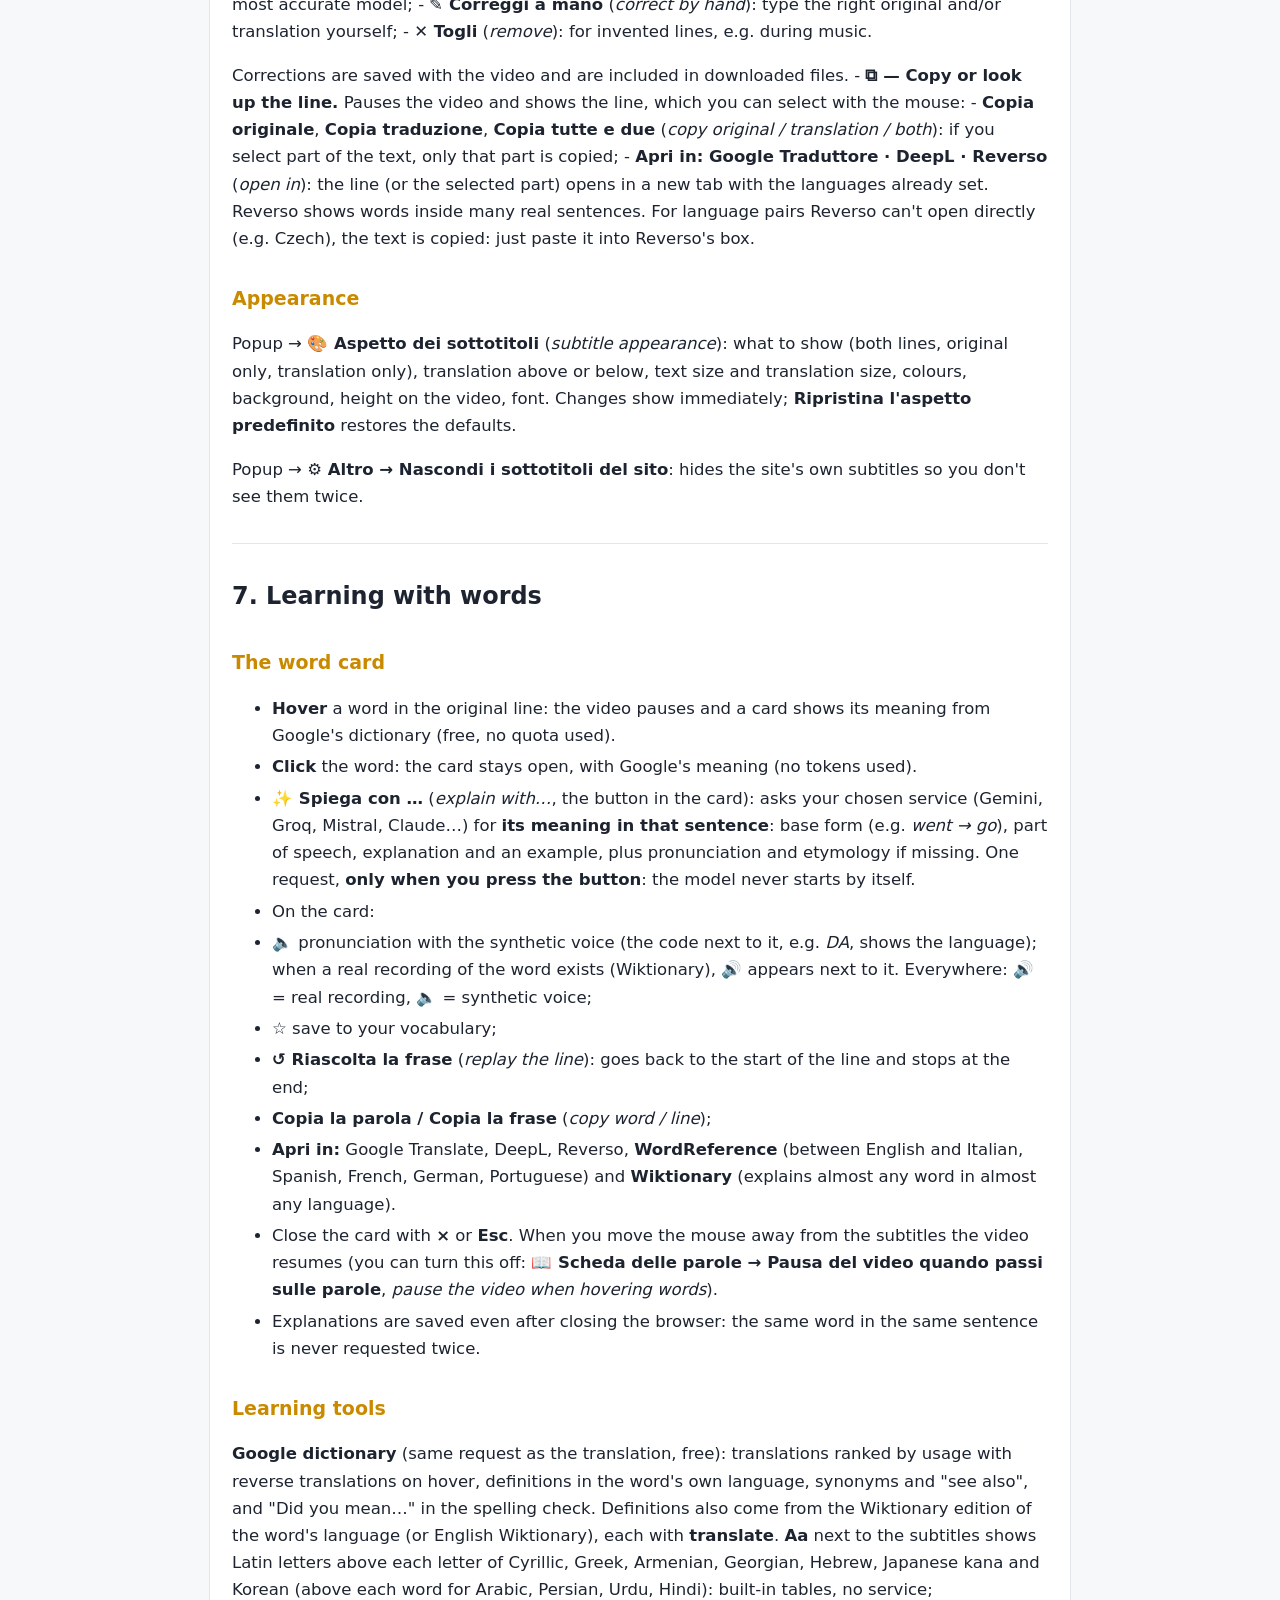
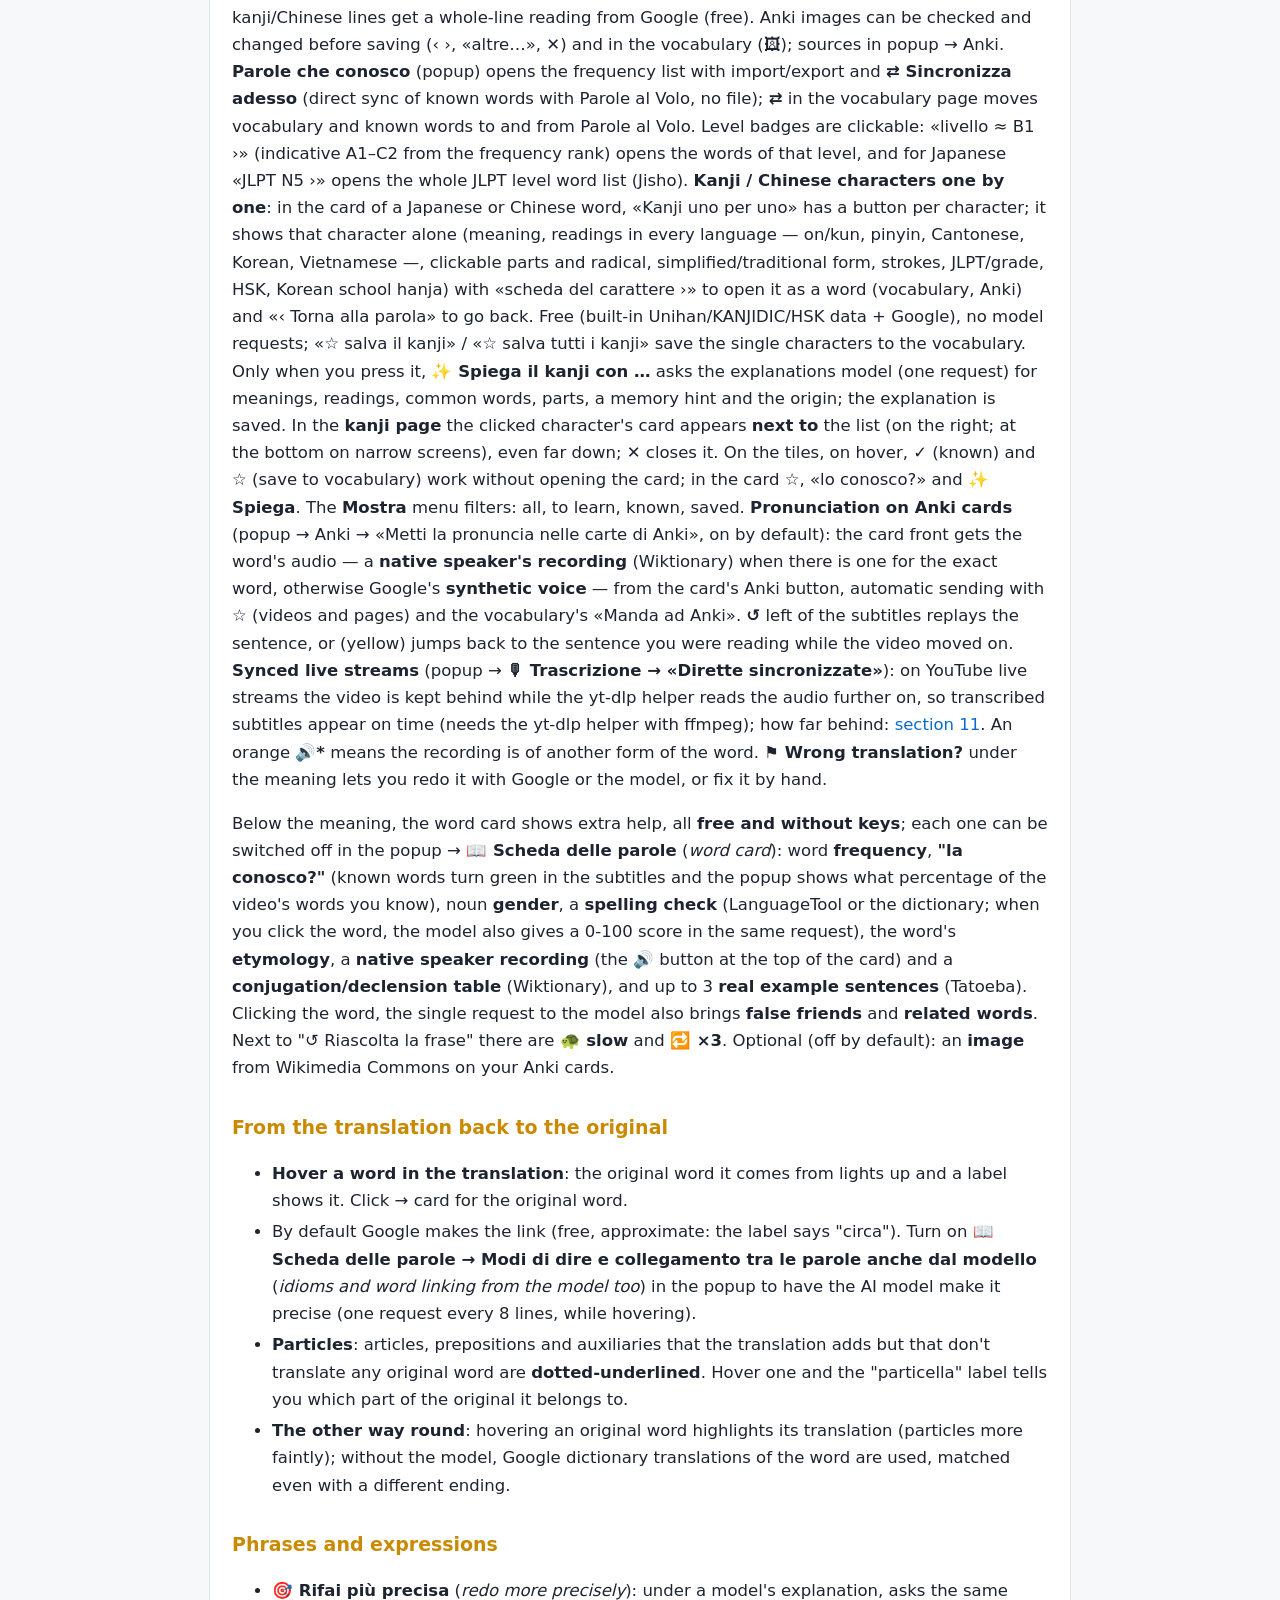
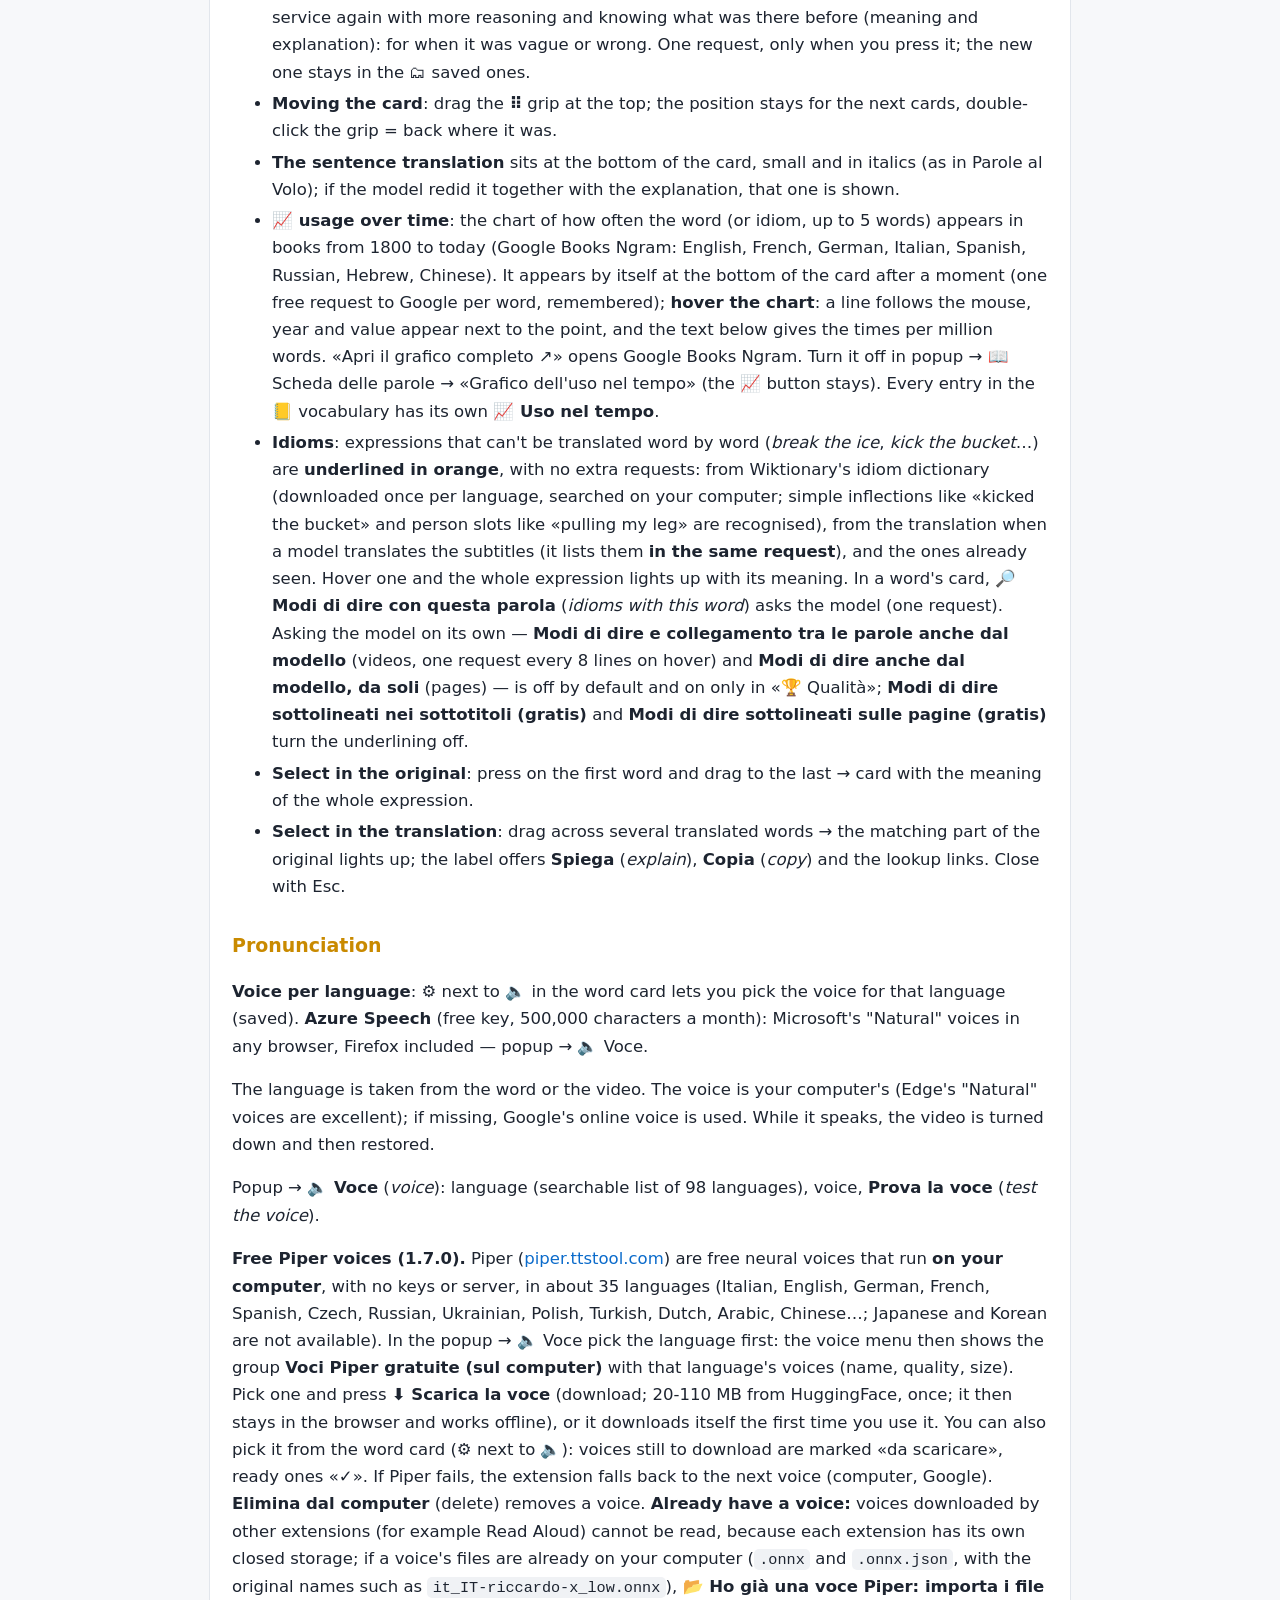
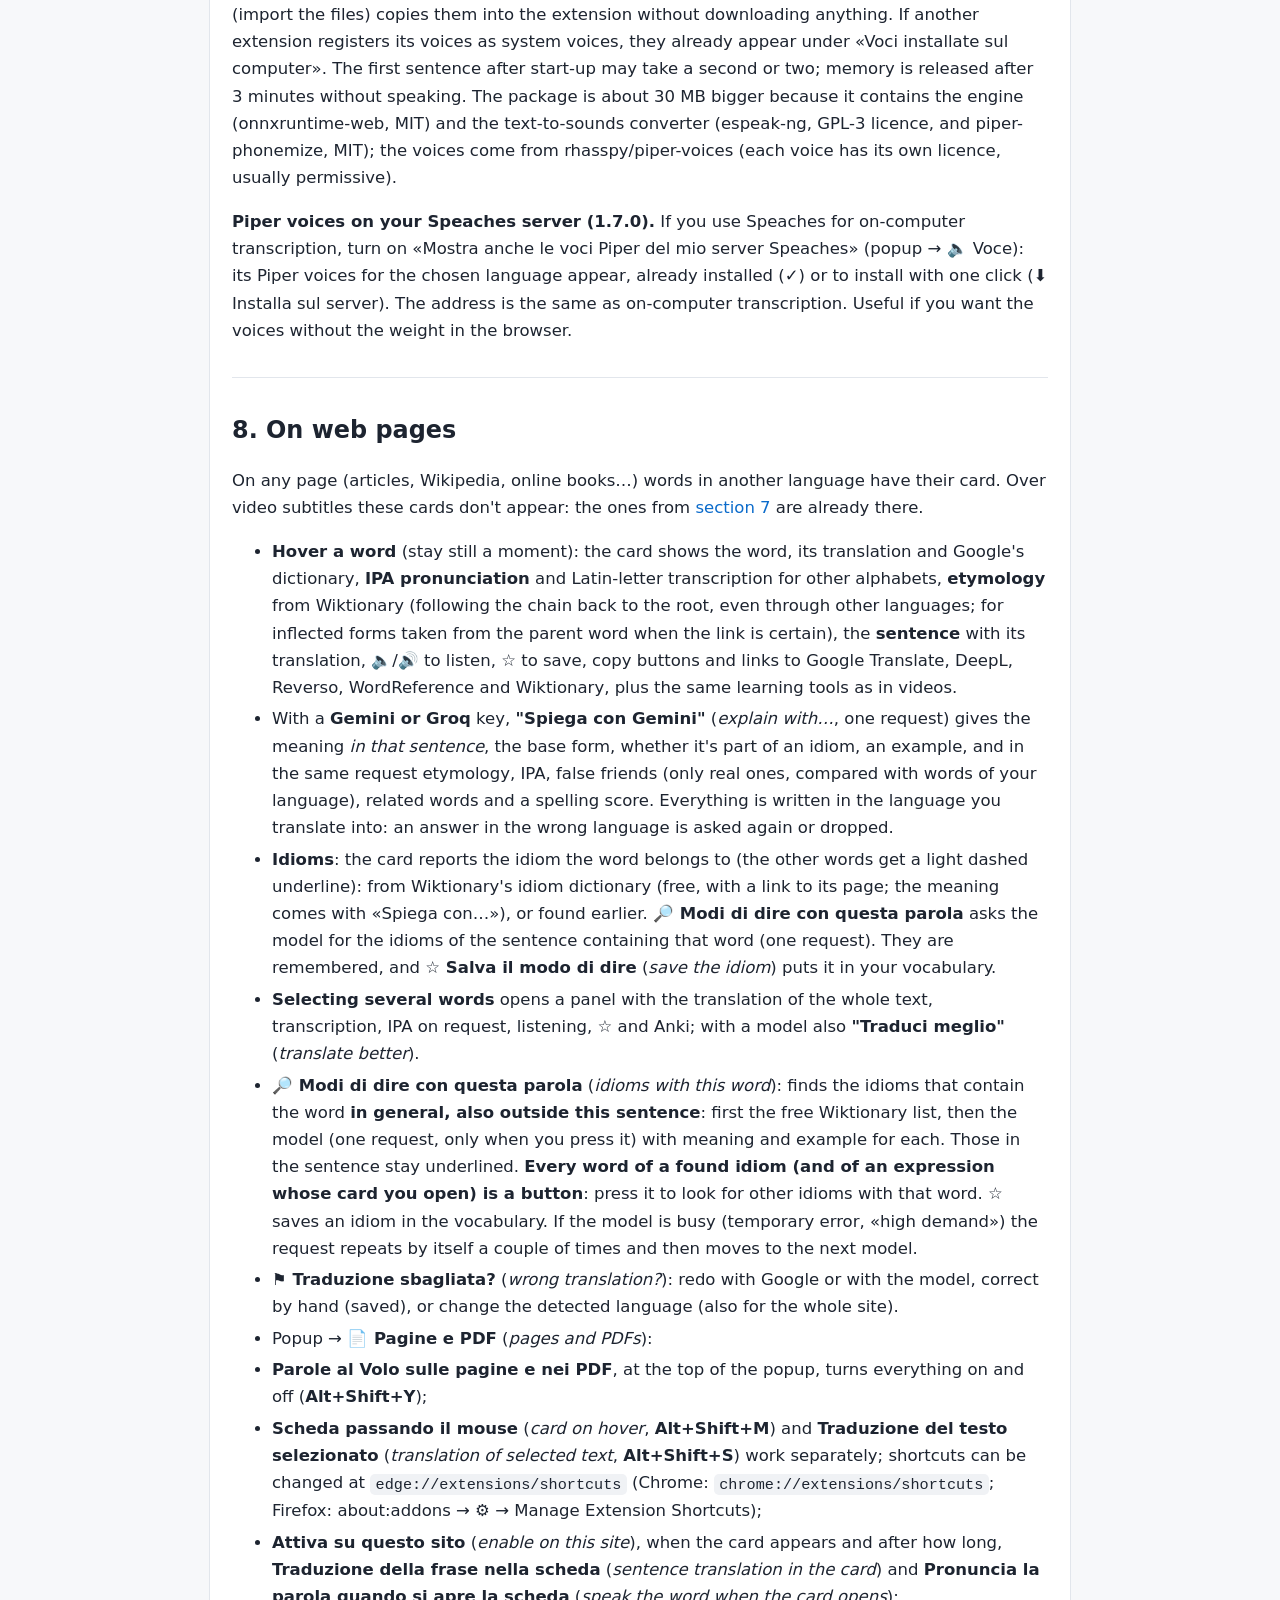
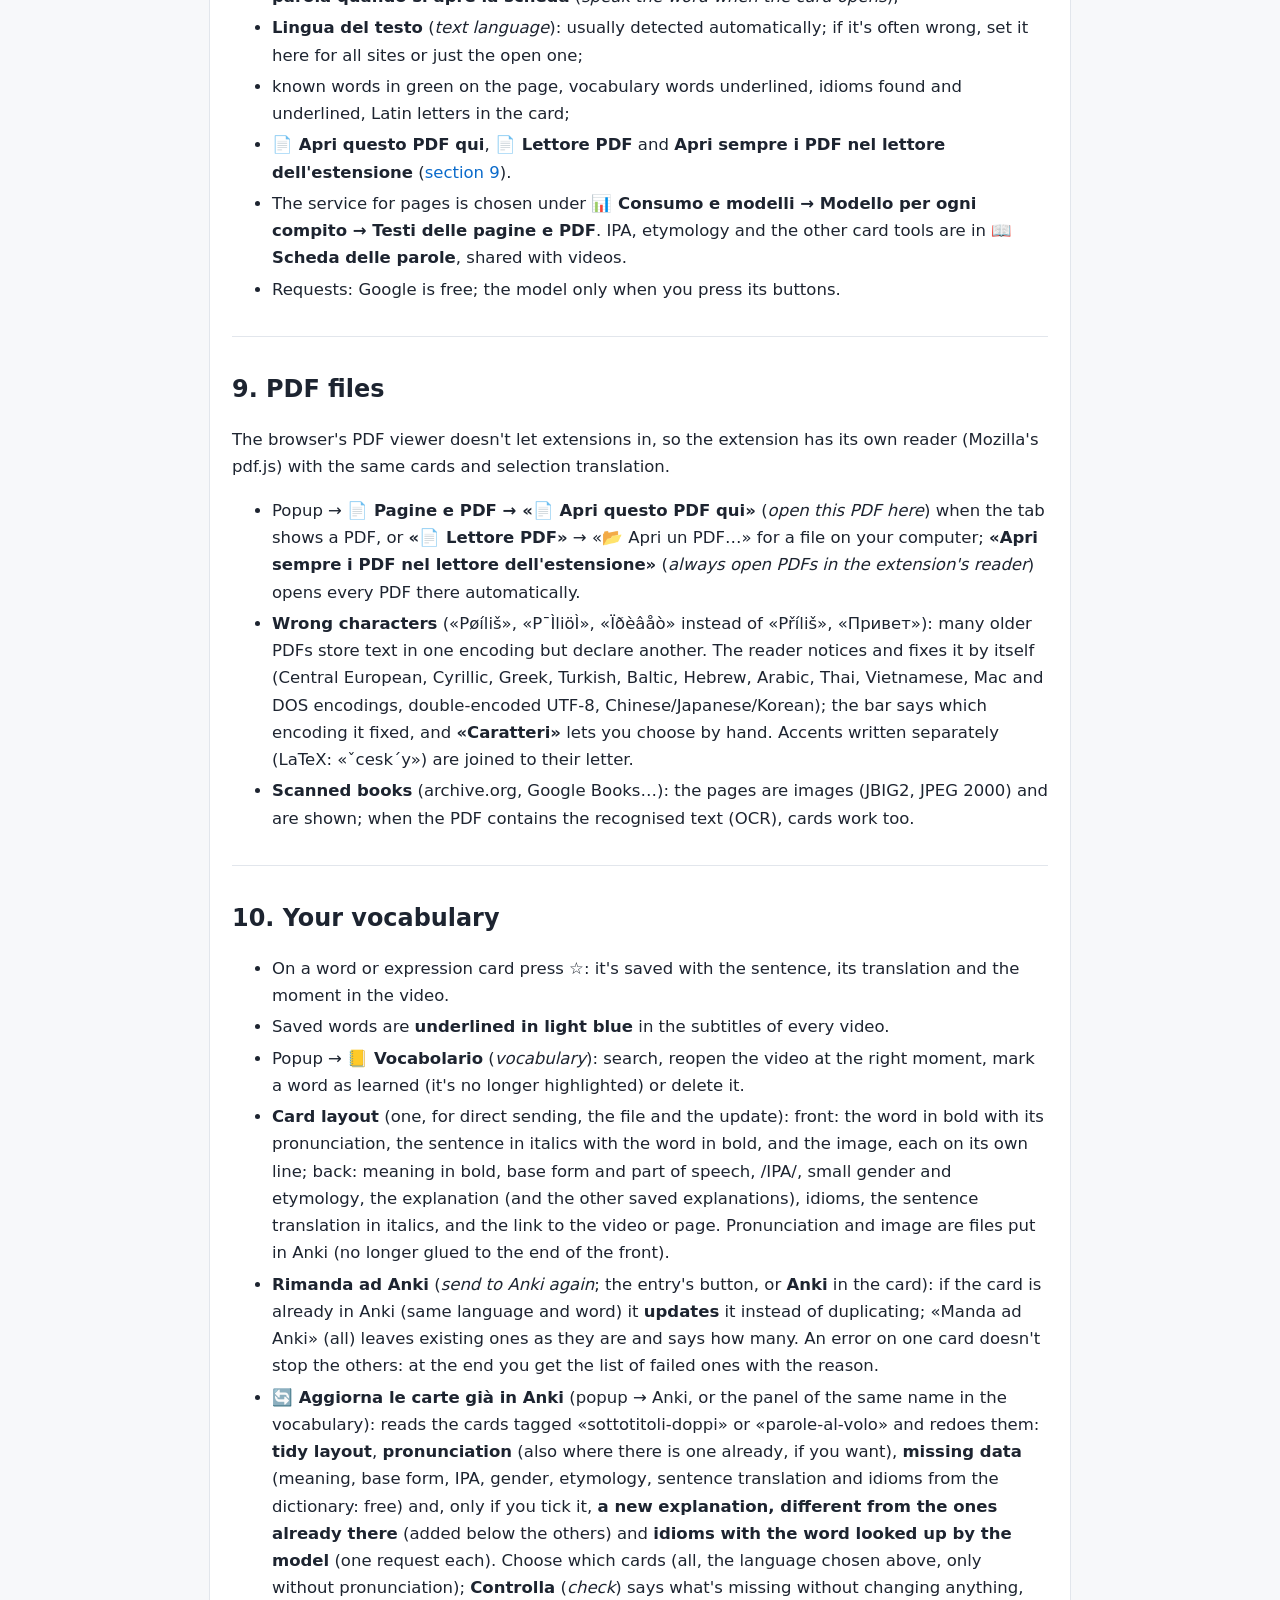
==== commit 09258741: "Estensione unica 1.15.1: traduzione automatica di YouTube chiesta al lettore quando YouTube rifiuta " ====
--- a/estensioni-browser/estensione-unica/GUIDE.en.html
+++ b/estensioni-browser/estensione-unica/GUIDE.en.html
@@ -1,5 +1,5 @@
 <!doctype html><html lang="en"><head><meta charset="utf-8">
-<meta name="viewport" content="width=device-width,initial-scale=1"><title>Sottotitoli Doppi + Parole al Volo 1.15.0 — Guide</title><style>
+<meta name="viewport" content="width=device-width,initial-scale=1"><title>Sottotitoli Doppi + Parole al Volo 1.15.1 — Guide</title><style>
 :root{--bg:#f7f8fa;--paper:#ffffff;--ink:#1d2430;--soft:#4a5568;--line:#e2e6ec;--accent:#c98a00;--link:#0b6bcb;--code:#f0f2f5}
 @media (prefers-color-scheme:dark){:root{--bg:#141922;--paper:#1d2430;--ink:#eef1f5;--soft:#b6bfcc;--line:#323c4d;--accent:#f5c84b;--link:#7cc4ff;--code:#262f3d}}
 *{box-sizing:border-box}
@@ -21,7 +21,7 @@
 pre{white-space:pre-wrap;word-break:break-word}
 .toc-note{color:var(--soft)}
 </style></head>
-<body><main><p><em>Version 1.15.0</em></p>
+<body><main><p><em>Version 1.15.1</em></p>
 <h1 id="sottotitoli-doppi-parole-al-volo-browser-extension">Sottotitoli Doppi + Parole al Volo — browser extension</h1>
 <p><em>Versione italiana → <a href="LEGGIMI.html">LEGGIMI</a></em></p>
 <p><strong>Learn languages by watching videos and reading.</strong> One extension for two things:</p>
@@ -743,6 +743,7 @@
 <li><strong>1.7.28</strong>: (1) <strong>Search bar in the popup</strong> (at the top, "🔍 Cerca nelle opzioni…"): type a word (even just "kokoro", "images", "pause") and the options containing it appear with their section; a click opens the section, scrolls to the option and highlights it. (2) <strong>Empty box when there is nothing to show</strong>: the ⚑ button (and the language one) appear only when you move the mouse over the lower part of the video. (3) <strong>YouTube auto captions really corrected</strong>: the model is now told to add punctuation, capital letters and correct words (YouTube has none), "Also correct automatic captions" applies at once with the video open (on or off), and the ⚑ card has "✨ Correggili con il modello" even with the option off; if the model changes nothing, the status bar says so. Saved translations and transcripts stay saved and come back as usual. (4) <strong>Re-listen to the part without subtitles</strong>: in the ⚑ card opened where nothing shows (audio transcription) the button "🎙 Riascolta il pezzo senza sottotitoli (from–to)" re-listens with the most precise model to the space between the last subtitle and the next; if there was speech that was missed, it appears and gets translated.</li>
 <li><strong>1.7.29</strong>: (1) <strong>Messages on the video</strong> (top left): 🎙 transcription status, 🌐 how many sentences are translated, ℹ the latest messages (quotas, service changes, errors). Two switches in the popup; they disappear by themselves when the work is done. (2) <strong>With Whisper on your own computer</strong> (no key, no cost): by default the <strong>whole</strong> video is transcribed and translated right away, even while you watch, and the 60-minute limit does not apply; pausing a video without YouTube captions starts the full transcription at once. It needs the yt-dlp program; without it, things go on as before. Switch "With Whisper on my computer: transcribe the whole video at once" (popup → Transcription). (3) <strong>↺ arrow</strong>: no longer stays after changing video or going back before the sentence, lasts 3 minutes, and with no sentence on screen shows only with the mouse over the lower part. (4) <strong>YouTube auto captions</strong>: wider similarity threshold (0.6) and the status bar says how many sentences changed, were already equal or were discarded as too different.</li>
 <li><strong>1.7.32</strong>: (1) <strong>Full transcription with the server on your computer</strong>: long videos (even 3 hours) are transcribed in 3-minute pieces, one after the other, instead of one huge request that crashed the server; if the server restarts it waits and retries by itself. (2) The <strong>on-video message</strong> "🎙 Transcription…" always appears when a transcription starts, from the button or the "For this video" menu. (3) The buttons to <strong>change model</strong> in the card respond immediately (they light up and show "⏳").</li>
+<li><strong>1.15.1</strong>: YouTube's automatic translation now shows up even when YouTube rejects the direct request (error 429): it is asked from the YouTube player.</li>
 <li><strong>1.15.0</strong>: <strong>🎯 ready-made translations (YouTube, another track, a file) are put in phase by the model</strong>, sentence by sentence, and saved; new <strong>📺 YouTube subtitles</strong> section; <strong>the DS button turns subtitles on even when CC is off</strong>; with slow storage saved data (explanations, transcripts, vocabulary, corrections) is no longer overwritten; automatic cleanup only if you choose it; tidier popup.</li>
 <li><strong>1.14.2</strong>: <strong>YouTube's line-by-line translation now aligns itself to the original lines</strong> (option "Allinea sempre la traduzione alle righe originali", on by default). If a fixed offset remains, fix it from ⚑.</li>
 <li><strong>1.14.1</strong>: YouTube automatic captions no longer show as two scrolling lines: one line only.</li>
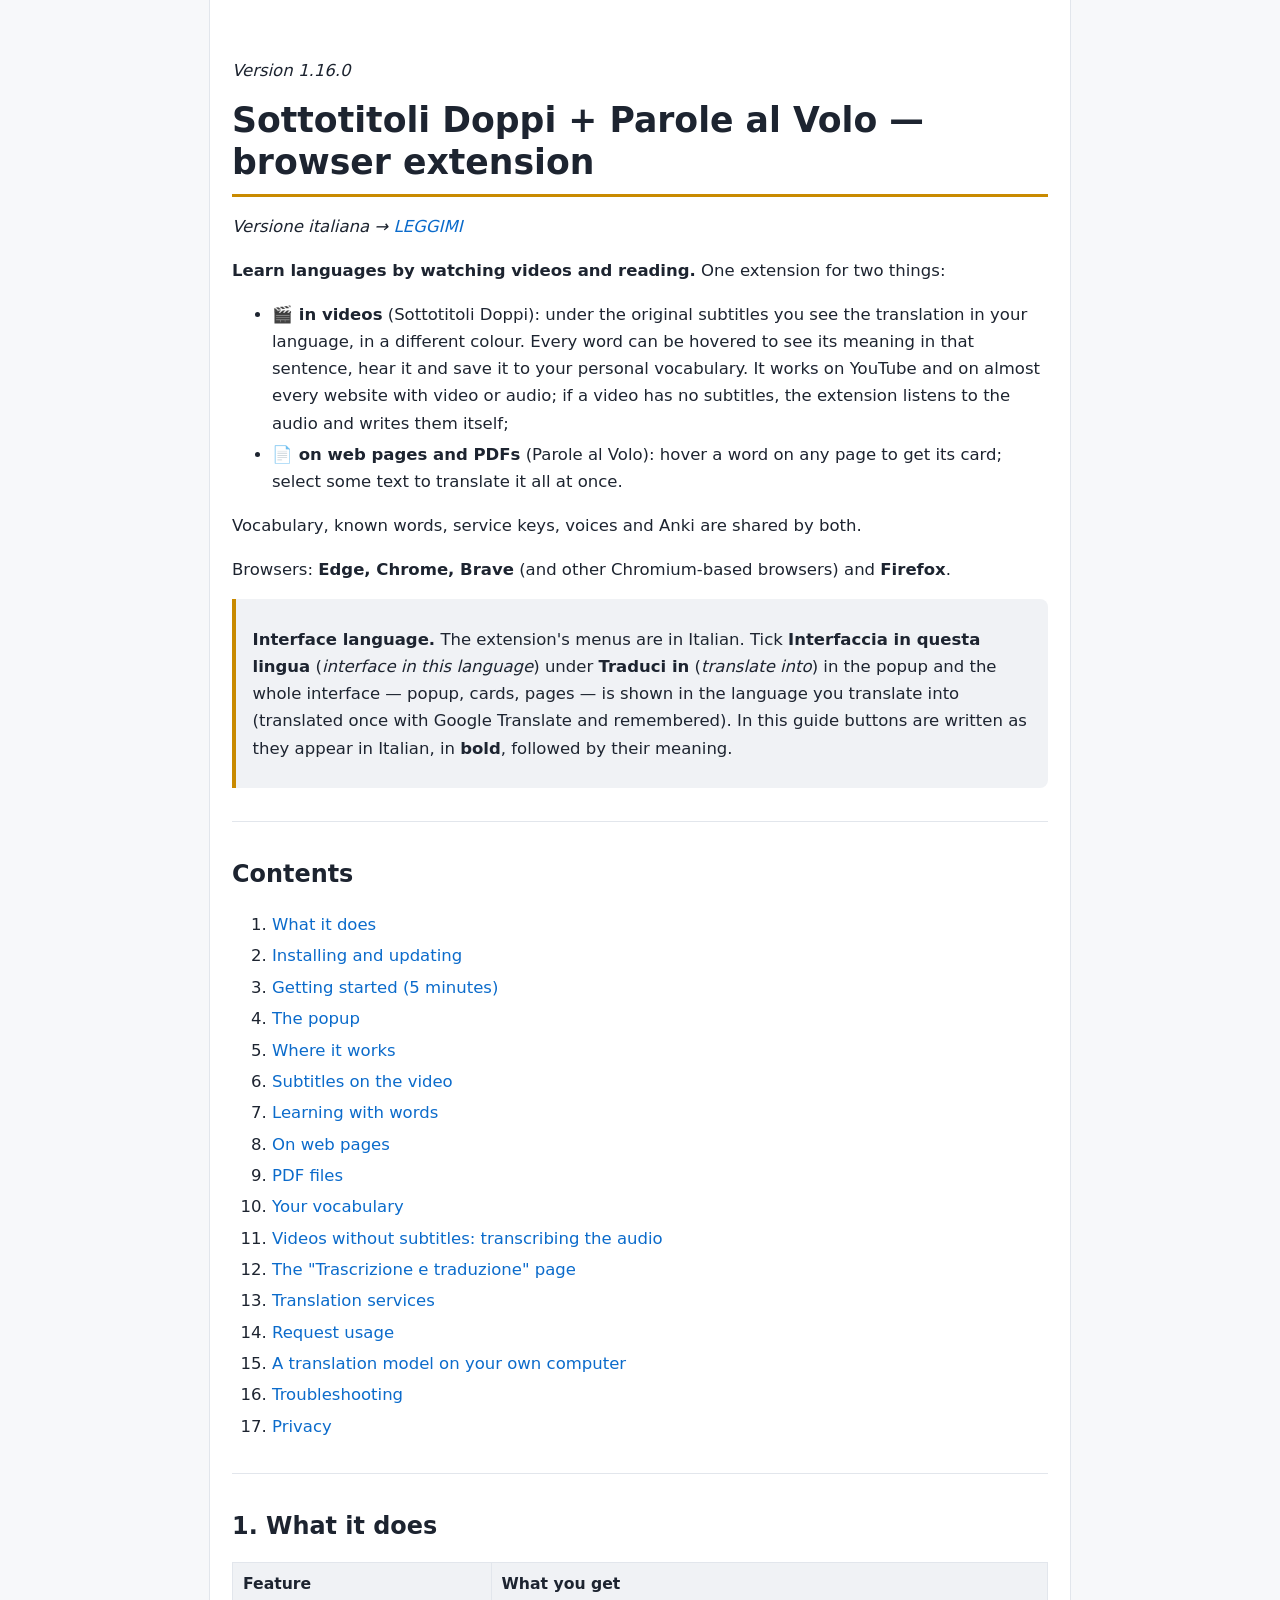
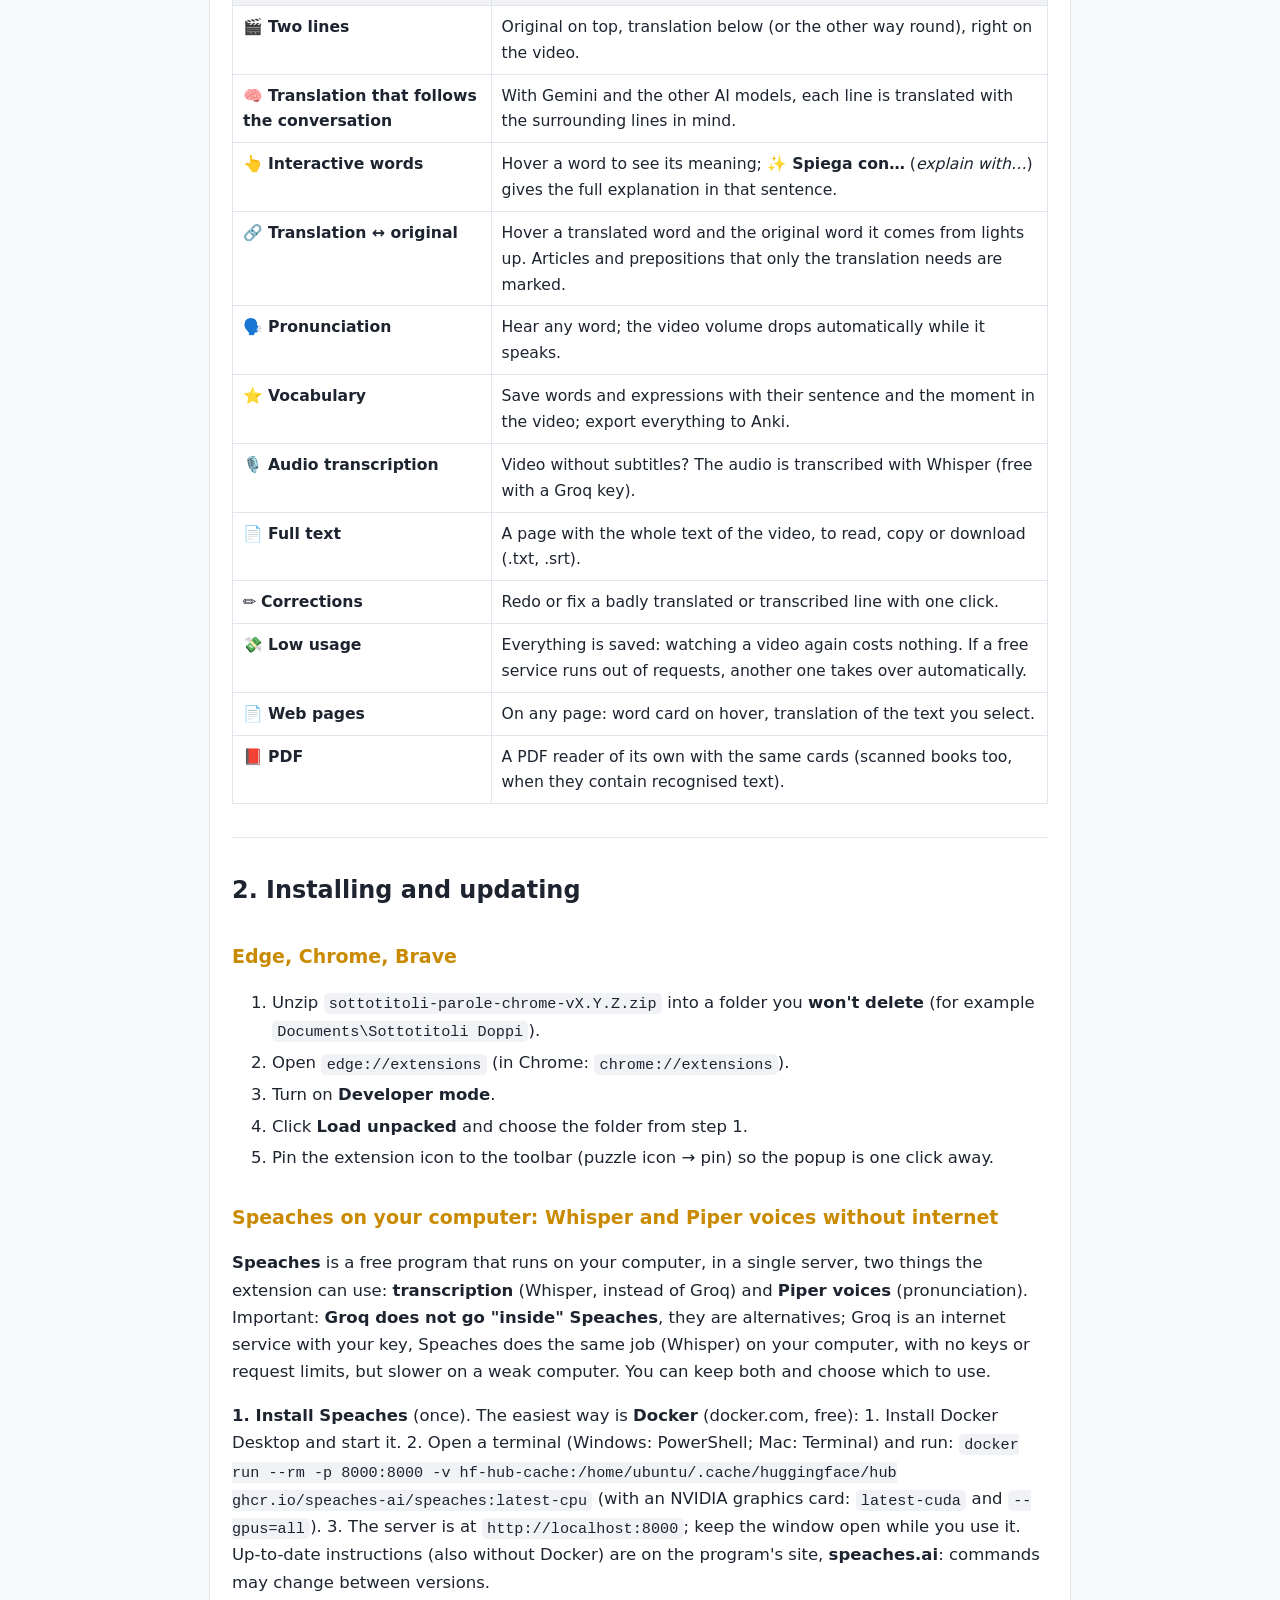
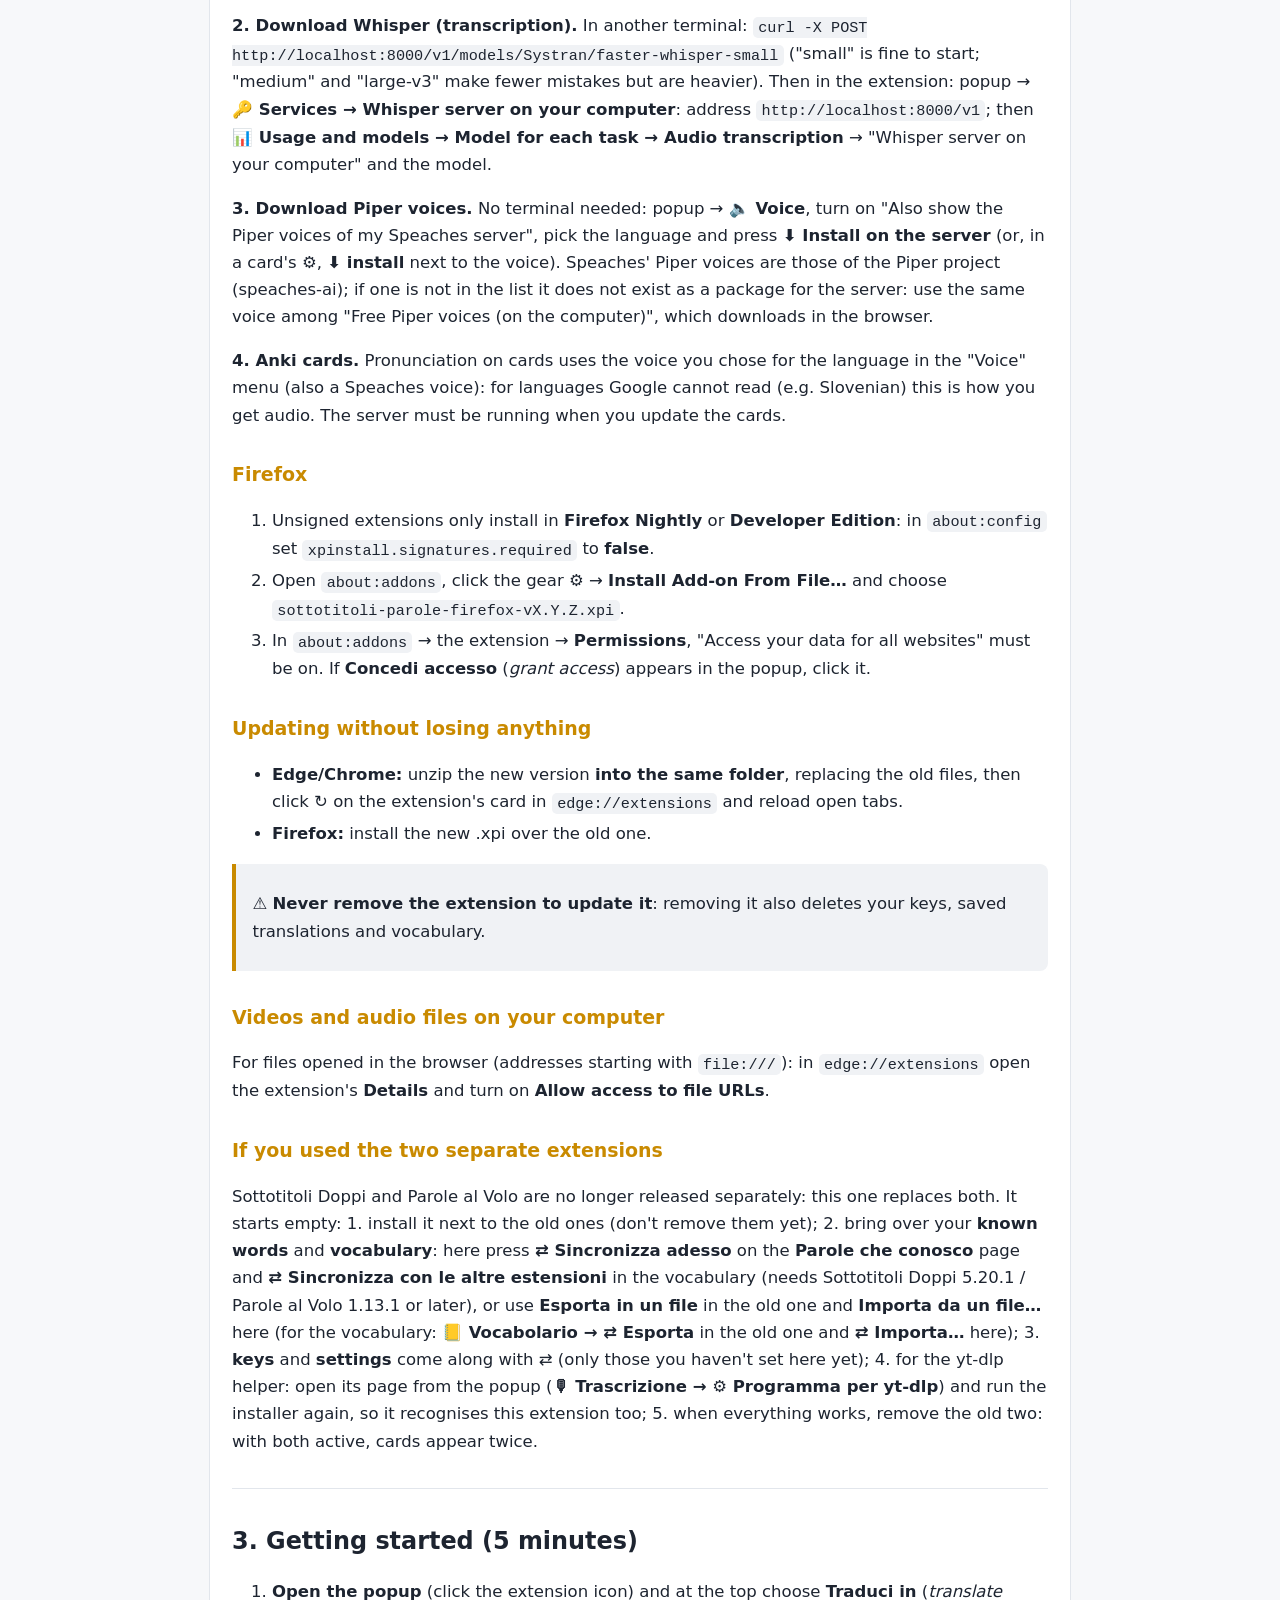
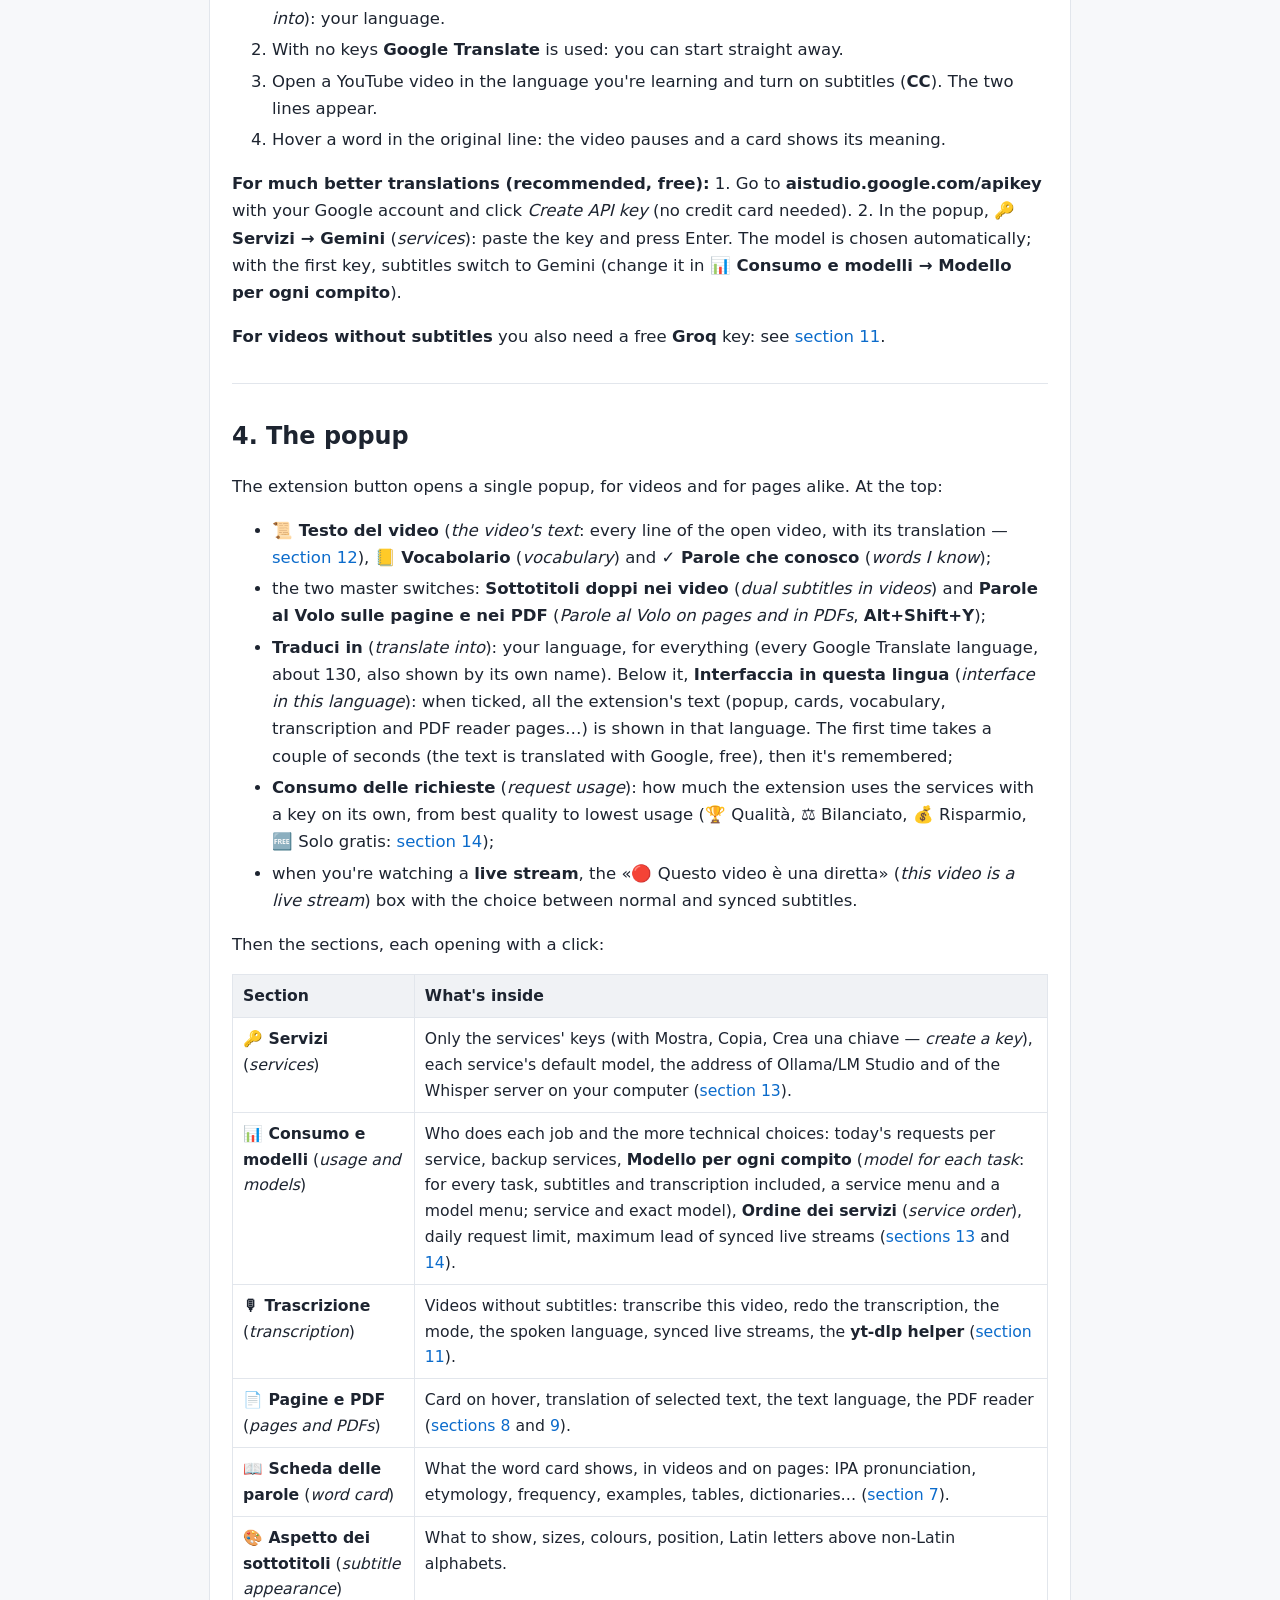
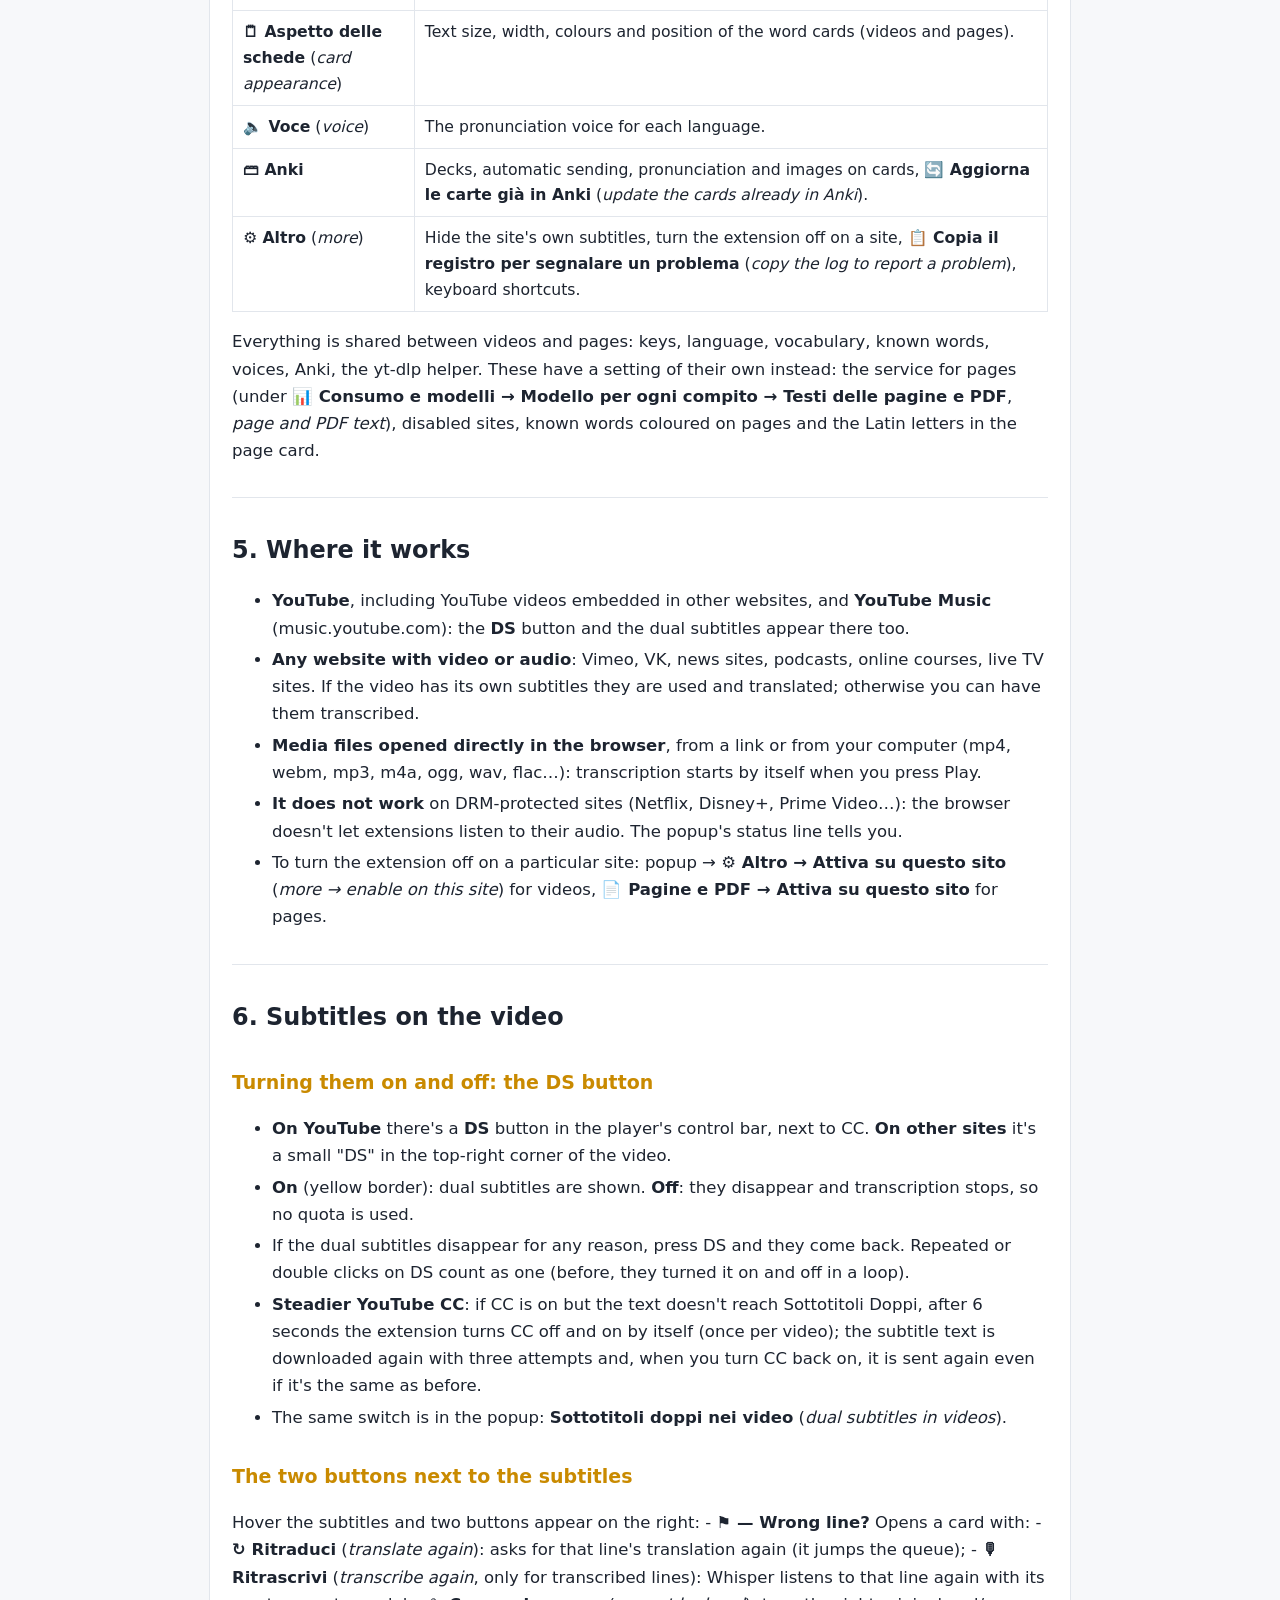
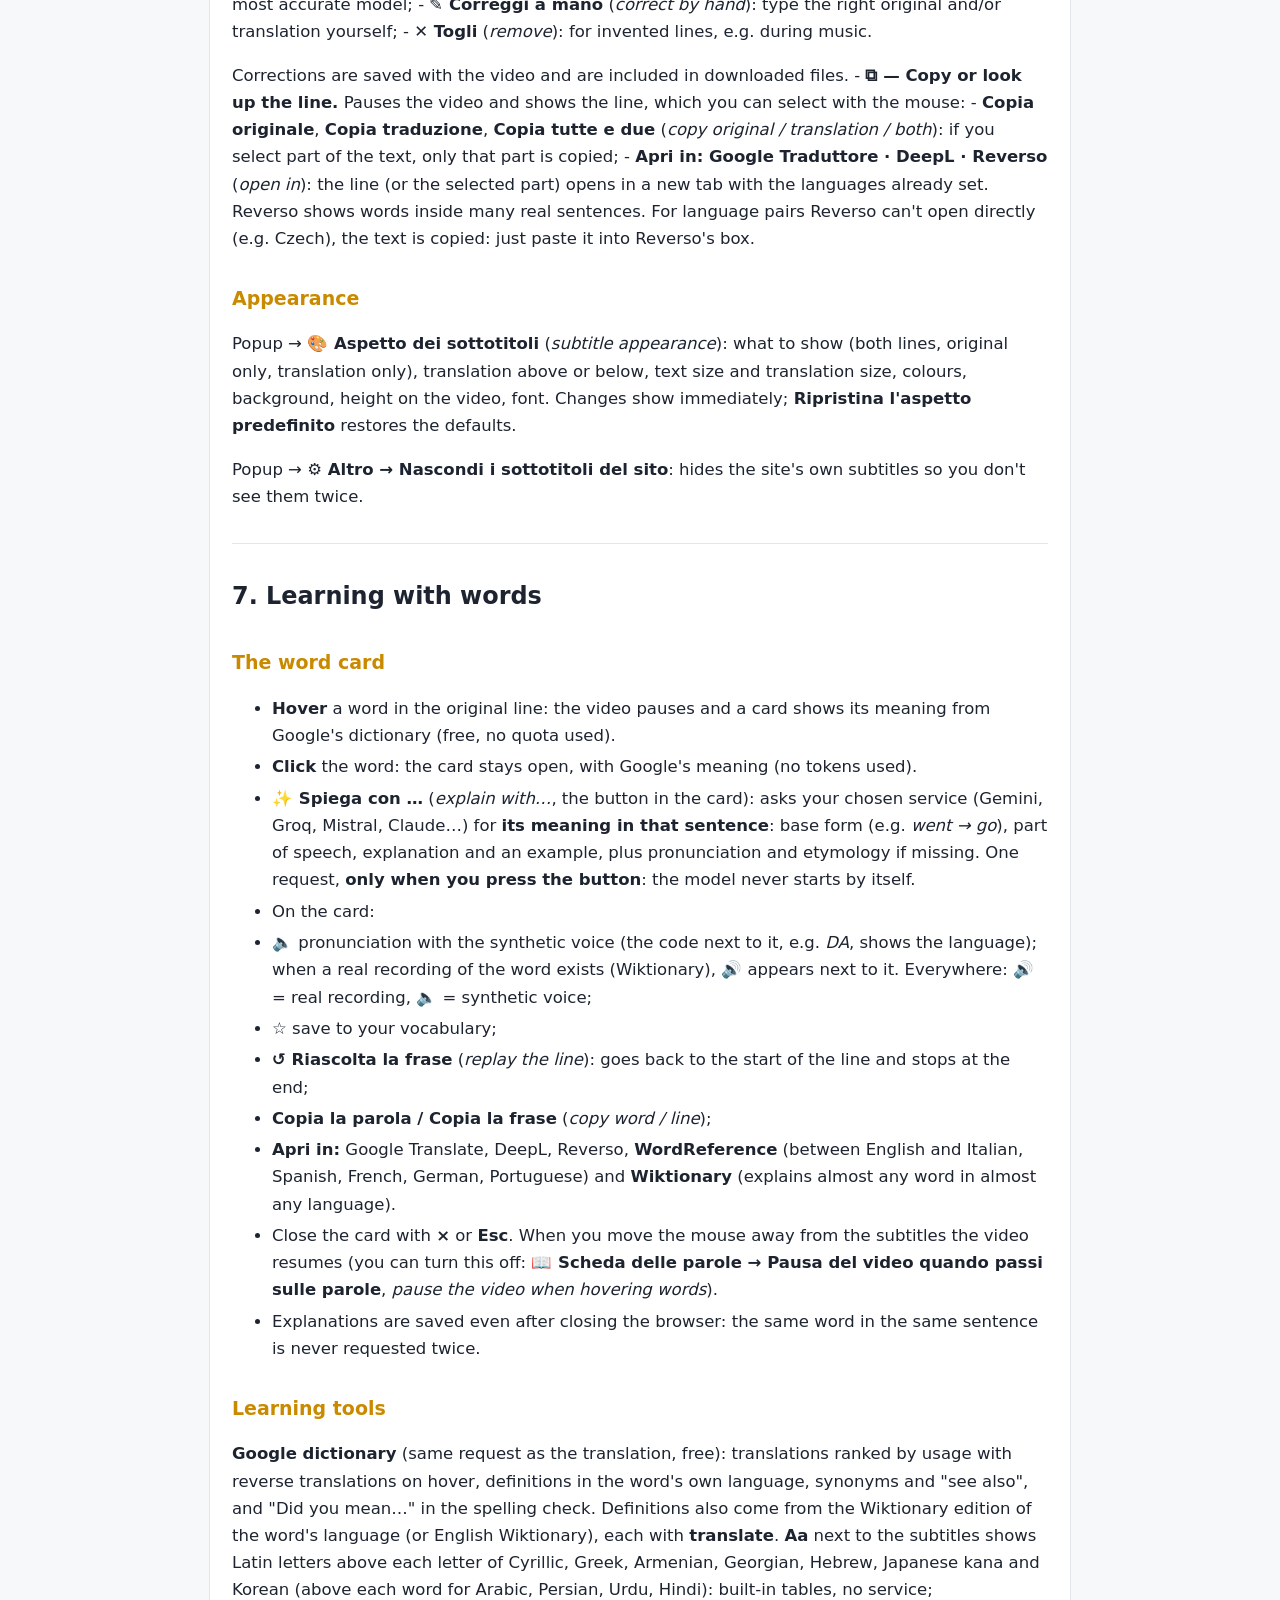
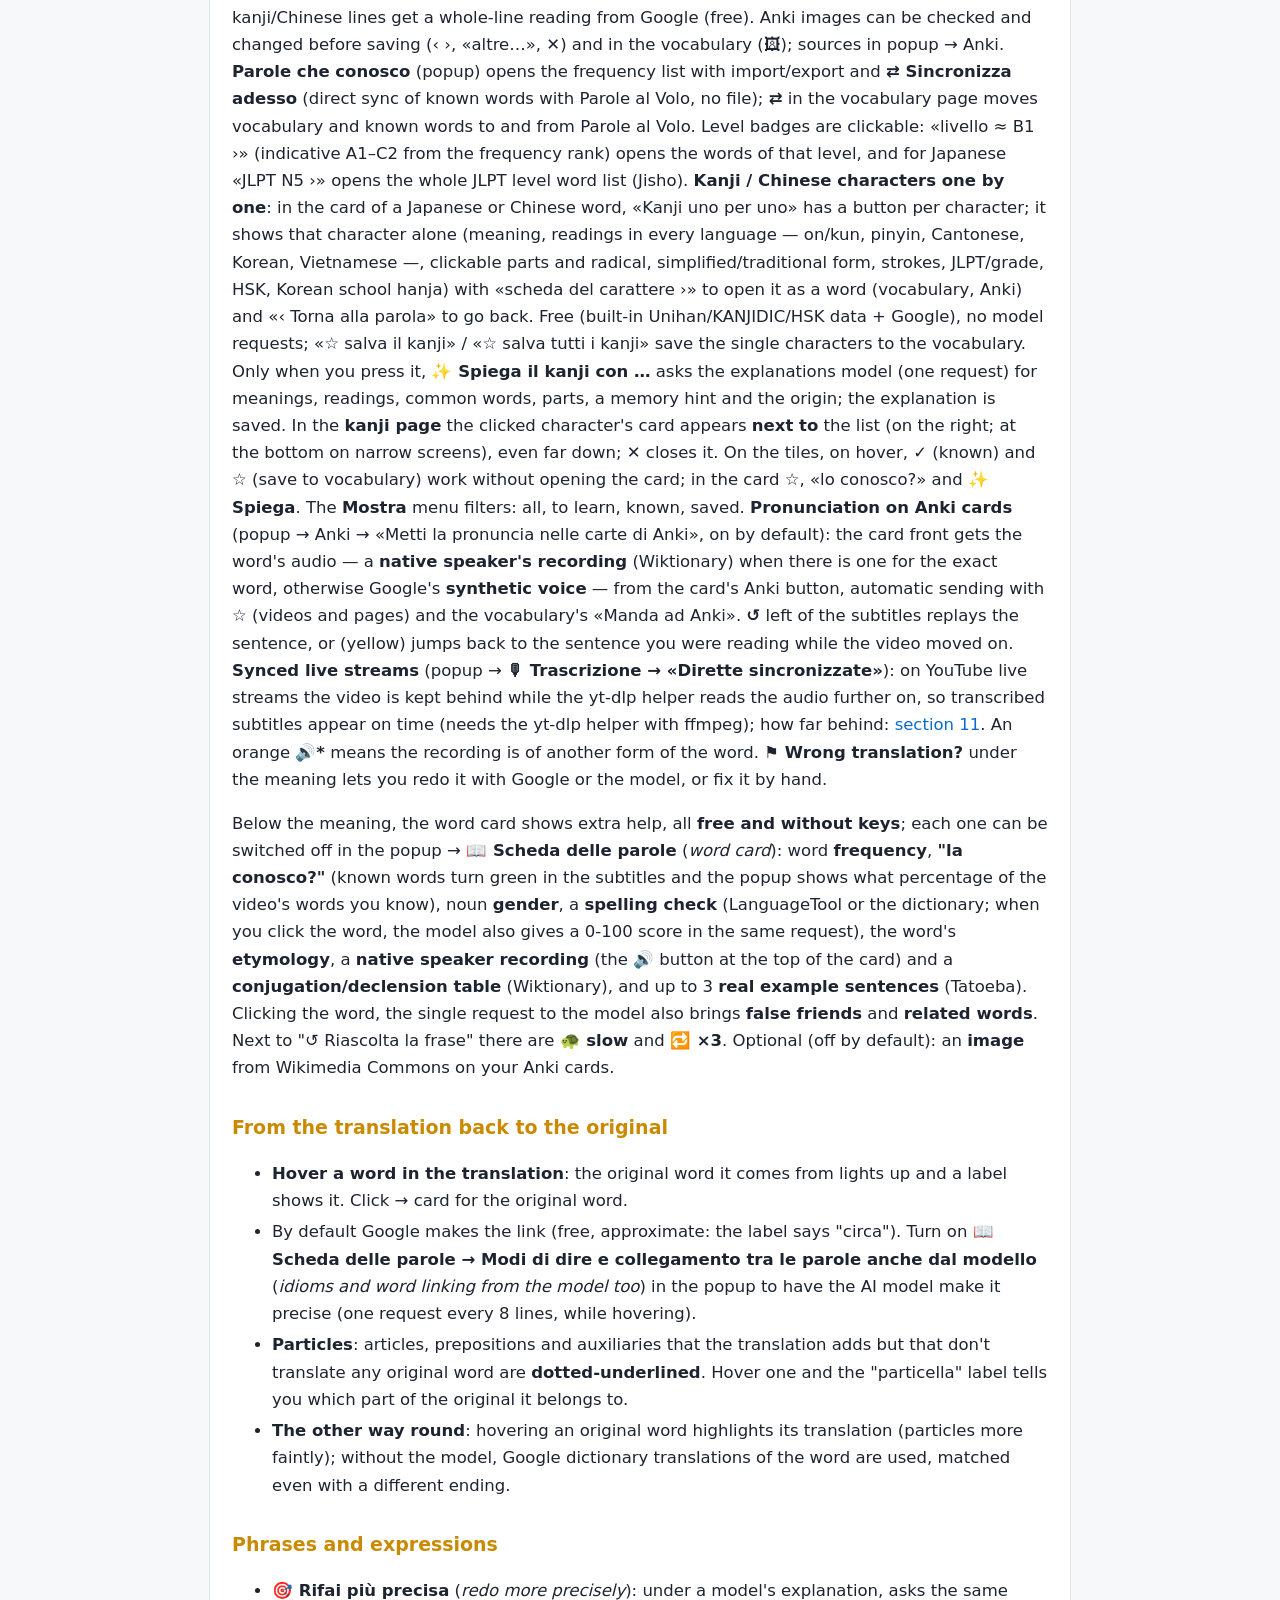
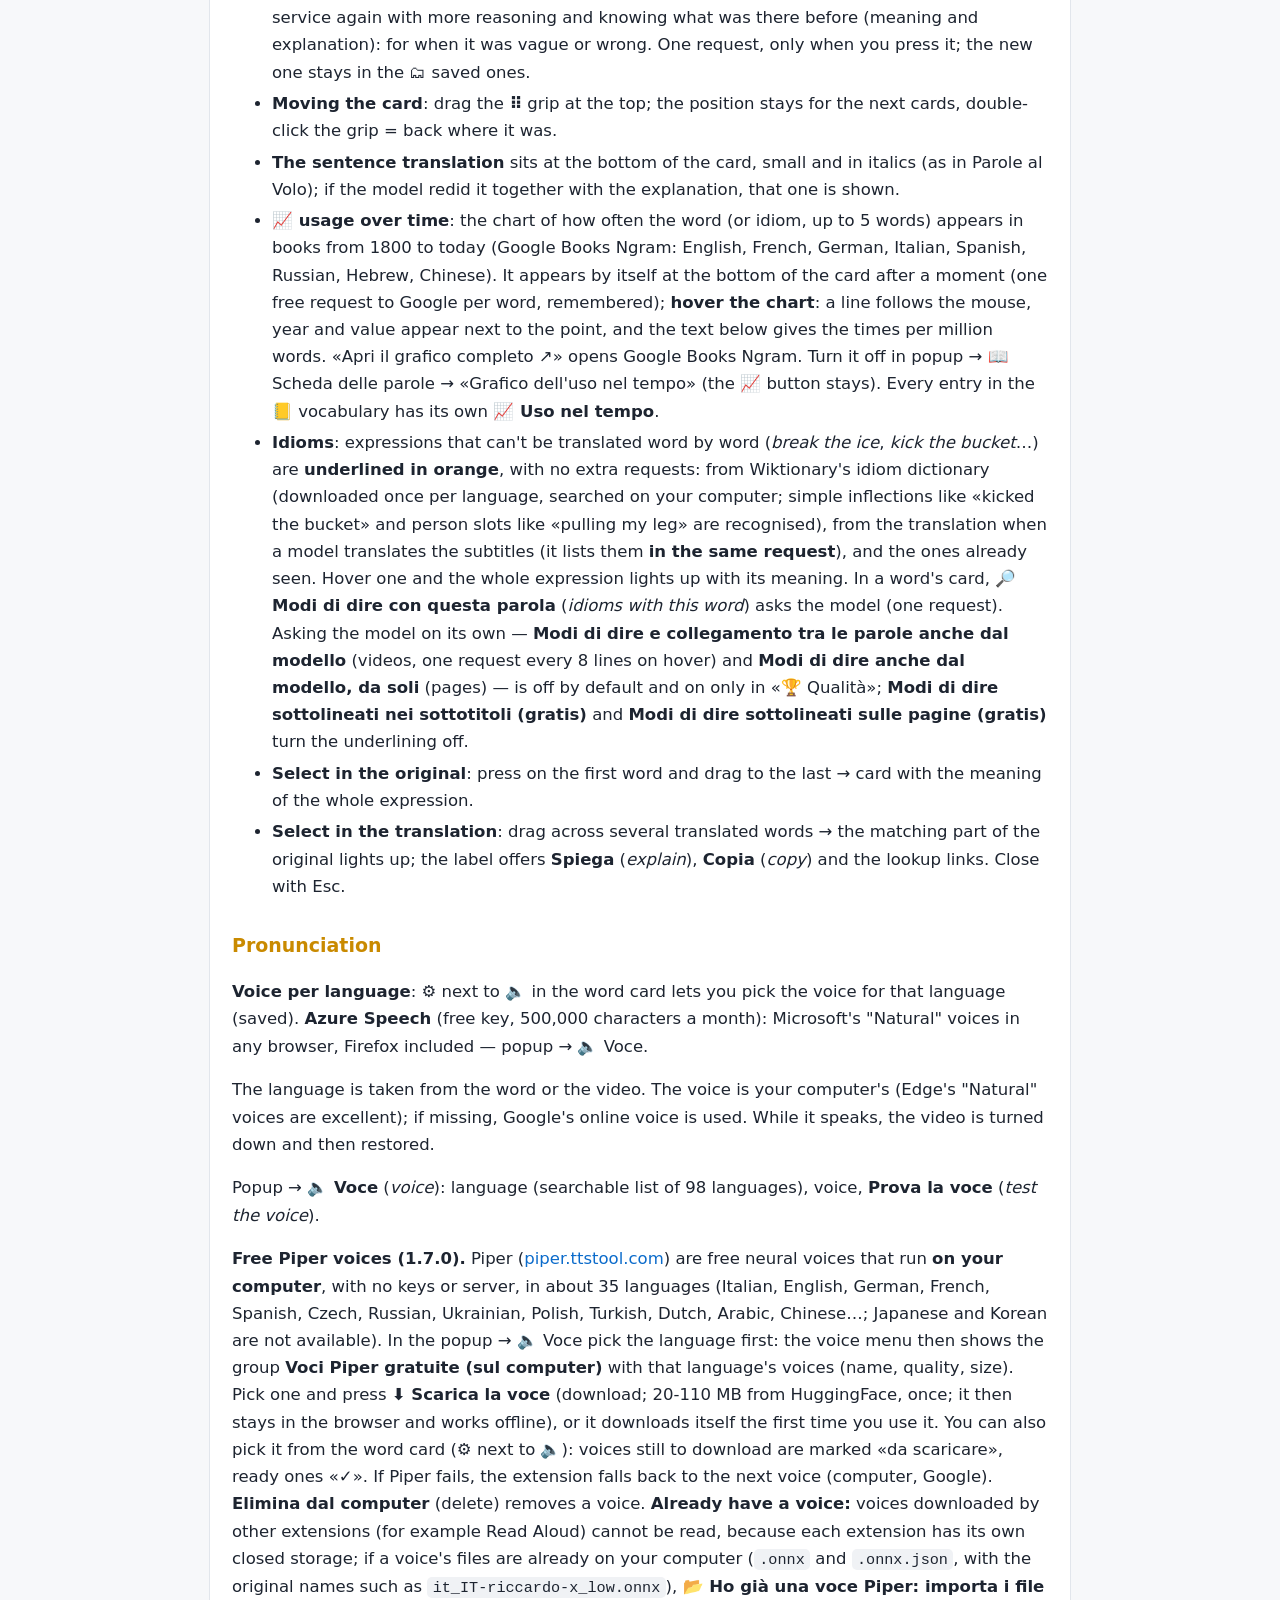
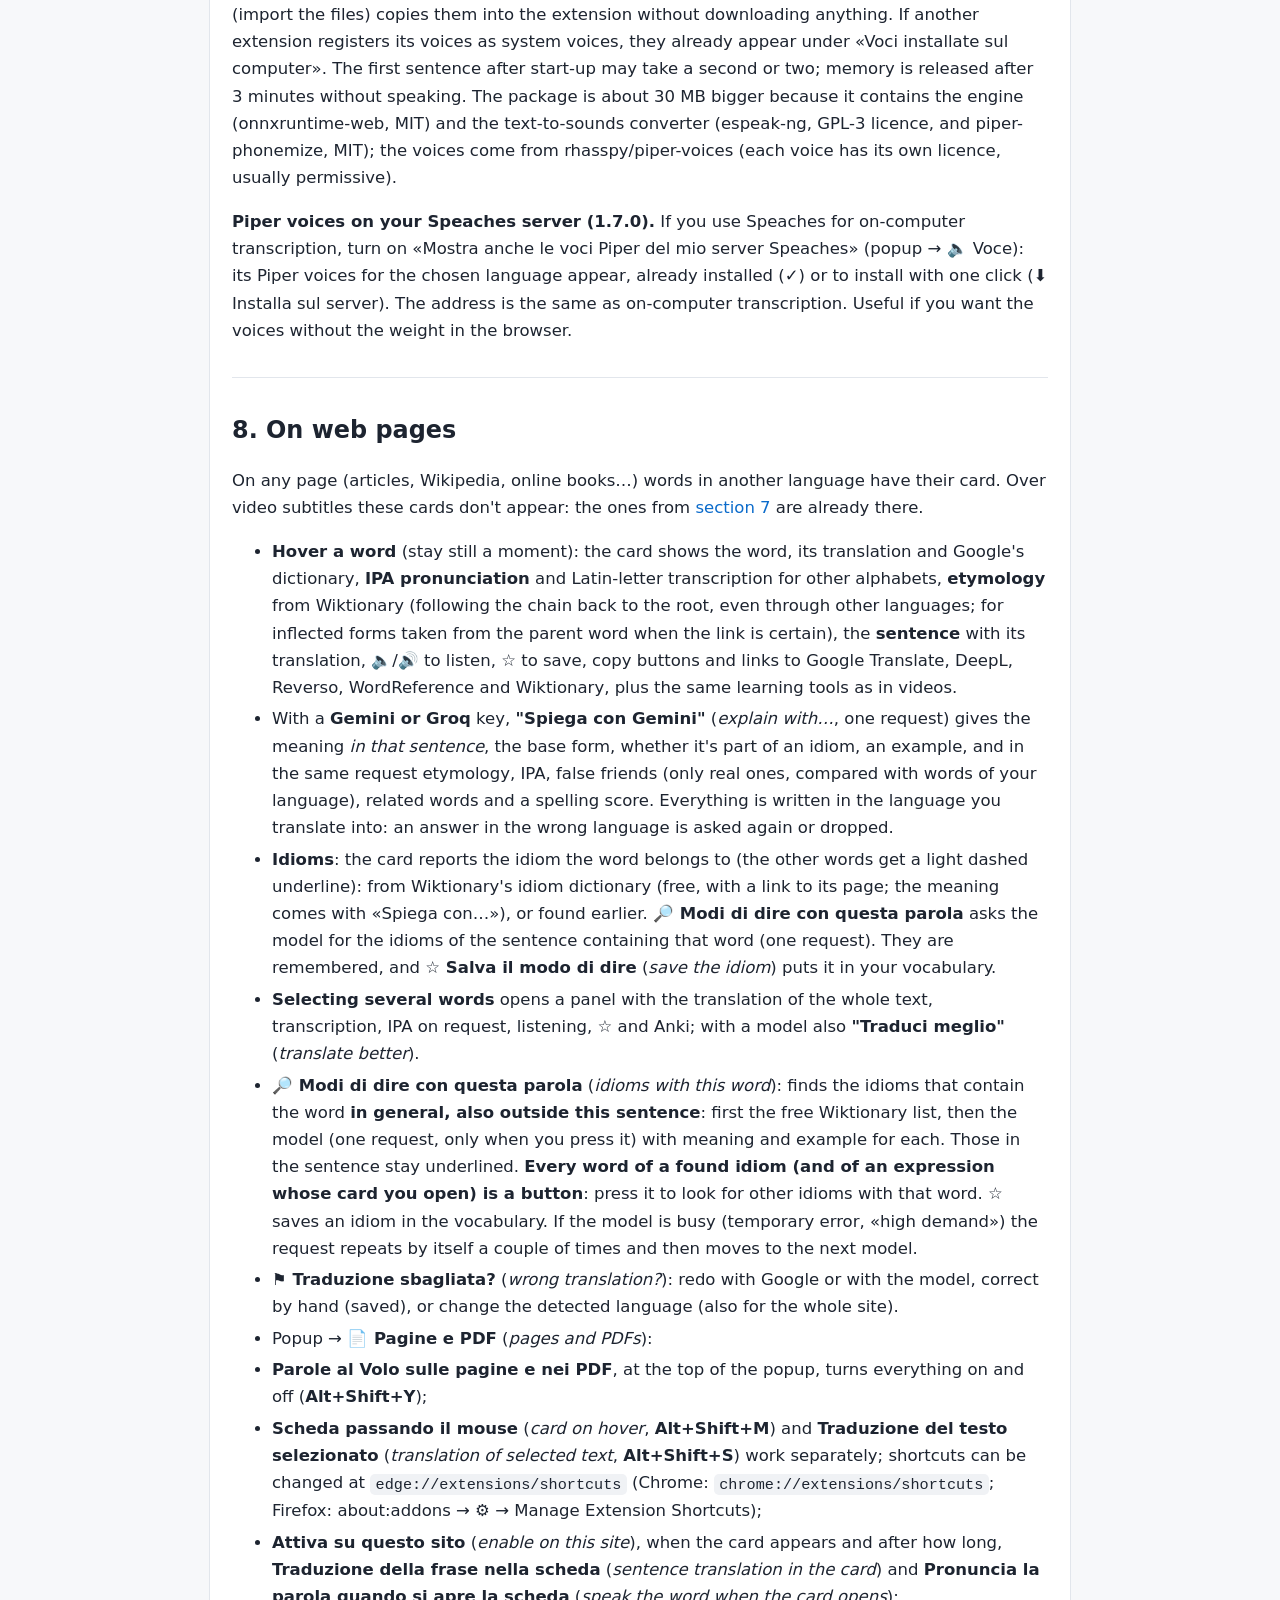
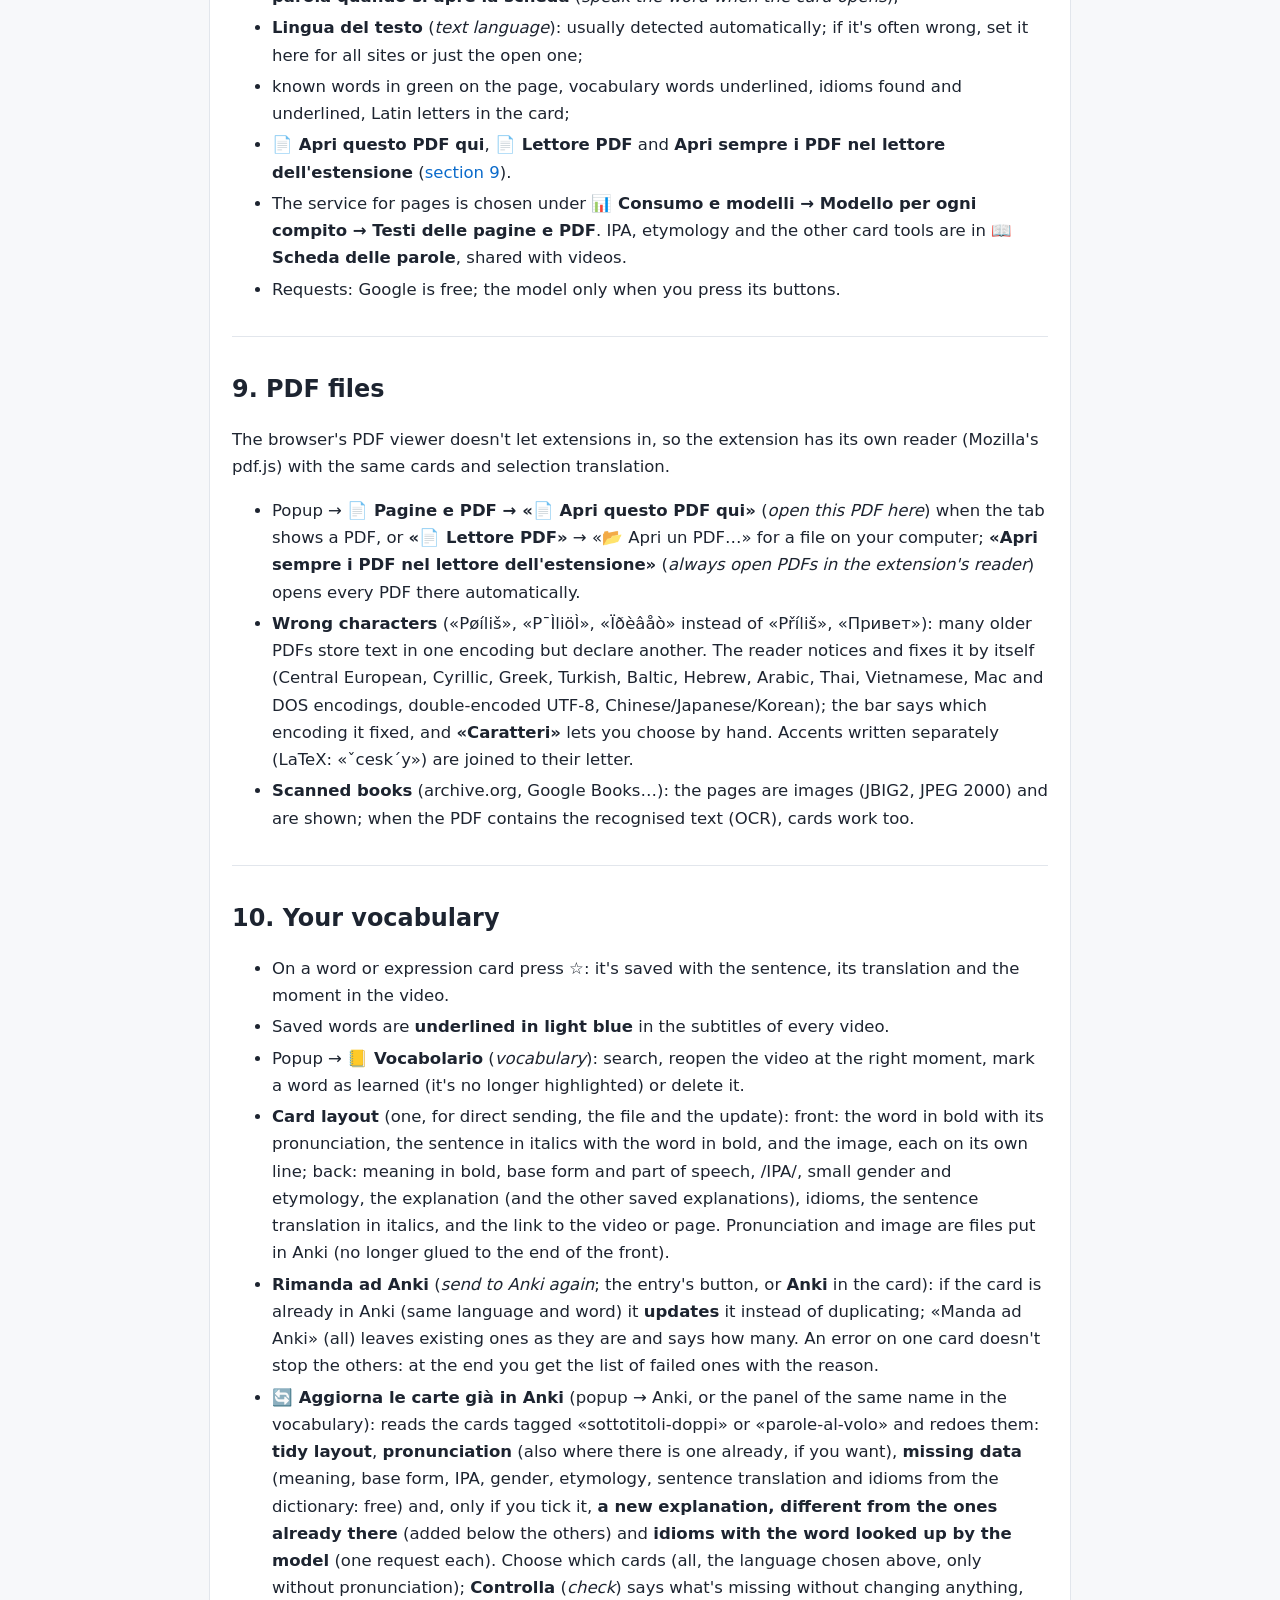
==== commit 36c210e0: "Estensione unica 1.16.0: ritorno alla stabilità della 1.9.0 mantenendo le funzioni nuove (traduzione" ====
--- a/estensioni-browser/estensione-unica/GUIDE.en.html
+++ b/estensioni-browser/estensione-unica/GUIDE.en.html
@@ -1,5 +1,5 @@
 <!doctype html><html lang="en"><head><meta charset="utf-8">
-<meta name="viewport" content="width=device-width,initial-scale=1"><title>Sottotitoli Doppi + Parole al Volo 1.15.1 — Guide</title><style>
+<meta name="viewport" content="width=device-width,initial-scale=1"><title>Sottotitoli Doppi + Parole al Volo 1.16.0 — Guide</title><style>
 :root{--bg:#f7f8fa;--paper:#ffffff;--ink:#1d2430;--soft:#4a5568;--line:#e2e6ec;--accent:#c98a00;--link:#0b6bcb;--code:#f0f2f5}
 @media (prefers-color-scheme:dark){:root{--bg:#141922;--paper:#1d2430;--ink:#eef1f5;--soft:#b6bfcc;--line:#323c4d;--accent:#f5c84b;--link:#7cc4ff;--code:#262f3d}}
 *{box-sizing:border-box}
@@ -21,7 +21,7 @@
 pre{white-space:pre-wrap;word-break:break-word}
 .toc-note{color:var(--soft)}
 </style></head>
-<body><main><p><em>Version 1.15.1</em></p>
+<body><main><p><em>Version 1.16.0</em></p>
 <h1 id="sottotitoli-doppi-parole-al-volo-browser-extension">Sottotitoli Doppi + Parole al Volo — browser extension</h1>
 <p><em>Versione italiana → <a href="LEGGIMI.html">LEGGIMI</a></em></p>
 <p><strong>Learn languages by watching videos and reading.</strong> One extension for two things:</p>
@@ -743,6 +743,7 @@
 <li><strong>1.7.28</strong>: (1) <strong>Search bar in the popup</strong> (at the top, "🔍 Cerca nelle opzioni…"): type a word (even just "kokoro", "images", "pause") and the options containing it appear with their section; a click opens the section, scrolls to the option and highlights it. (2) <strong>Empty box when there is nothing to show</strong>: the ⚑ button (and the language one) appear only when you move the mouse over the lower part of the video. (3) <strong>YouTube auto captions really corrected</strong>: the model is now told to add punctuation, capital letters and correct words (YouTube has none), "Also correct automatic captions" applies at once with the video open (on or off), and the ⚑ card has "✨ Correggili con il modello" even with the option off; if the model changes nothing, the status bar says so. Saved translations and transcripts stay saved and come back as usual. (4) <strong>Re-listen to the part without subtitles</strong>: in the ⚑ card opened where nothing shows (audio transcription) the button "🎙 Riascolta il pezzo senza sottotitoli (from–to)" re-listens with the most precise model to the space between the last subtitle and the next; if there was speech that was missed, it appears and gets translated.</li>
 <li><strong>1.7.29</strong>: (1) <strong>Messages on the video</strong> (top left): 🎙 transcription status, 🌐 how many sentences are translated, ℹ the latest messages (quotas, service changes, errors). Two switches in the popup; they disappear by themselves when the work is done. (2) <strong>With Whisper on your own computer</strong> (no key, no cost): by default the <strong>whole</strong> video is transcribed and translated right away, even while you watch, and the 60-minute limit does not apply; pausing a video without YouTube captions starts the full transcription at once. It needs the yt-dlp program; without it, things go on as before. Switch "With Whisper on my computer: transcribe the whole video at once" (popup → Transcription). (3) <strong>↺ arrow</strong>: no longer stays after changing video or going back before the sentence, lasts 3 minutes, and with no sentence on screen shows only with the mouse over the lower part. (4) <strong>YouTube auto captions</strong>: wider similarity threshold (0.6) and the status bar says how many sentences changed, were already equal or were discarded as too different.</li>
 <li><strong>1.7.32</strong>: (1) <strong>Full transcription with the server on your computer</strong>: long videos (even 3 hours) are transcribed in 3-minute pieces, one after the other, instead of one huge request that crashed the server; if the server restarts it waits and retries by itself. (2) The <strong>on-video message</strong> "🎙 Transcription…" always appears when a transcription starts, from the button or the "For this video" menu. (3) The buttons to <strong>change model</strong> in the card respond immediately (they light up and show "⏳").</li>
+<li><strong>1.16.0</strong>: <strong>back to the stability of 1.9.0</strong>, keeping the features added later (YouTube automatic translation, putting translations in phase with the model, keys shared everywhere, "Dati salvati", extensions always on, debug log); the changes to the core behaviour made from 1.9.1 on were removed.</li>
 <li><strong>1.15.1</strong>: YouTube's automatic translation now shows up even when YouTube rejects the direct request (error 429): it is asked from the YouTube player.</li>
 <li><strong>1.15.0</strong>: <strong>🎯 ready-made translations (YouTube, another track, a file) are put in phase by the model</strong>, sentence by sentence, and saved; new <strong>📺 YouTube subtitles</strong> section; <strong>the DS button turns subtitles on even when CC is off</strong>; with slow storage saved data (explanations, transcripts, vocabulary, corrections) is no longer overwritten; automatic cleanup only if you choose it; tidier popup.</li>
 <li><strong>1.14.2</strong>: <strong>YouTube's line-by-line translation now aligns itself to the original lines</strong> (option "Allinea sempre la traduzione alle righe originali", on by default). If a fixed offset remains, fix it from ⚑.</li>
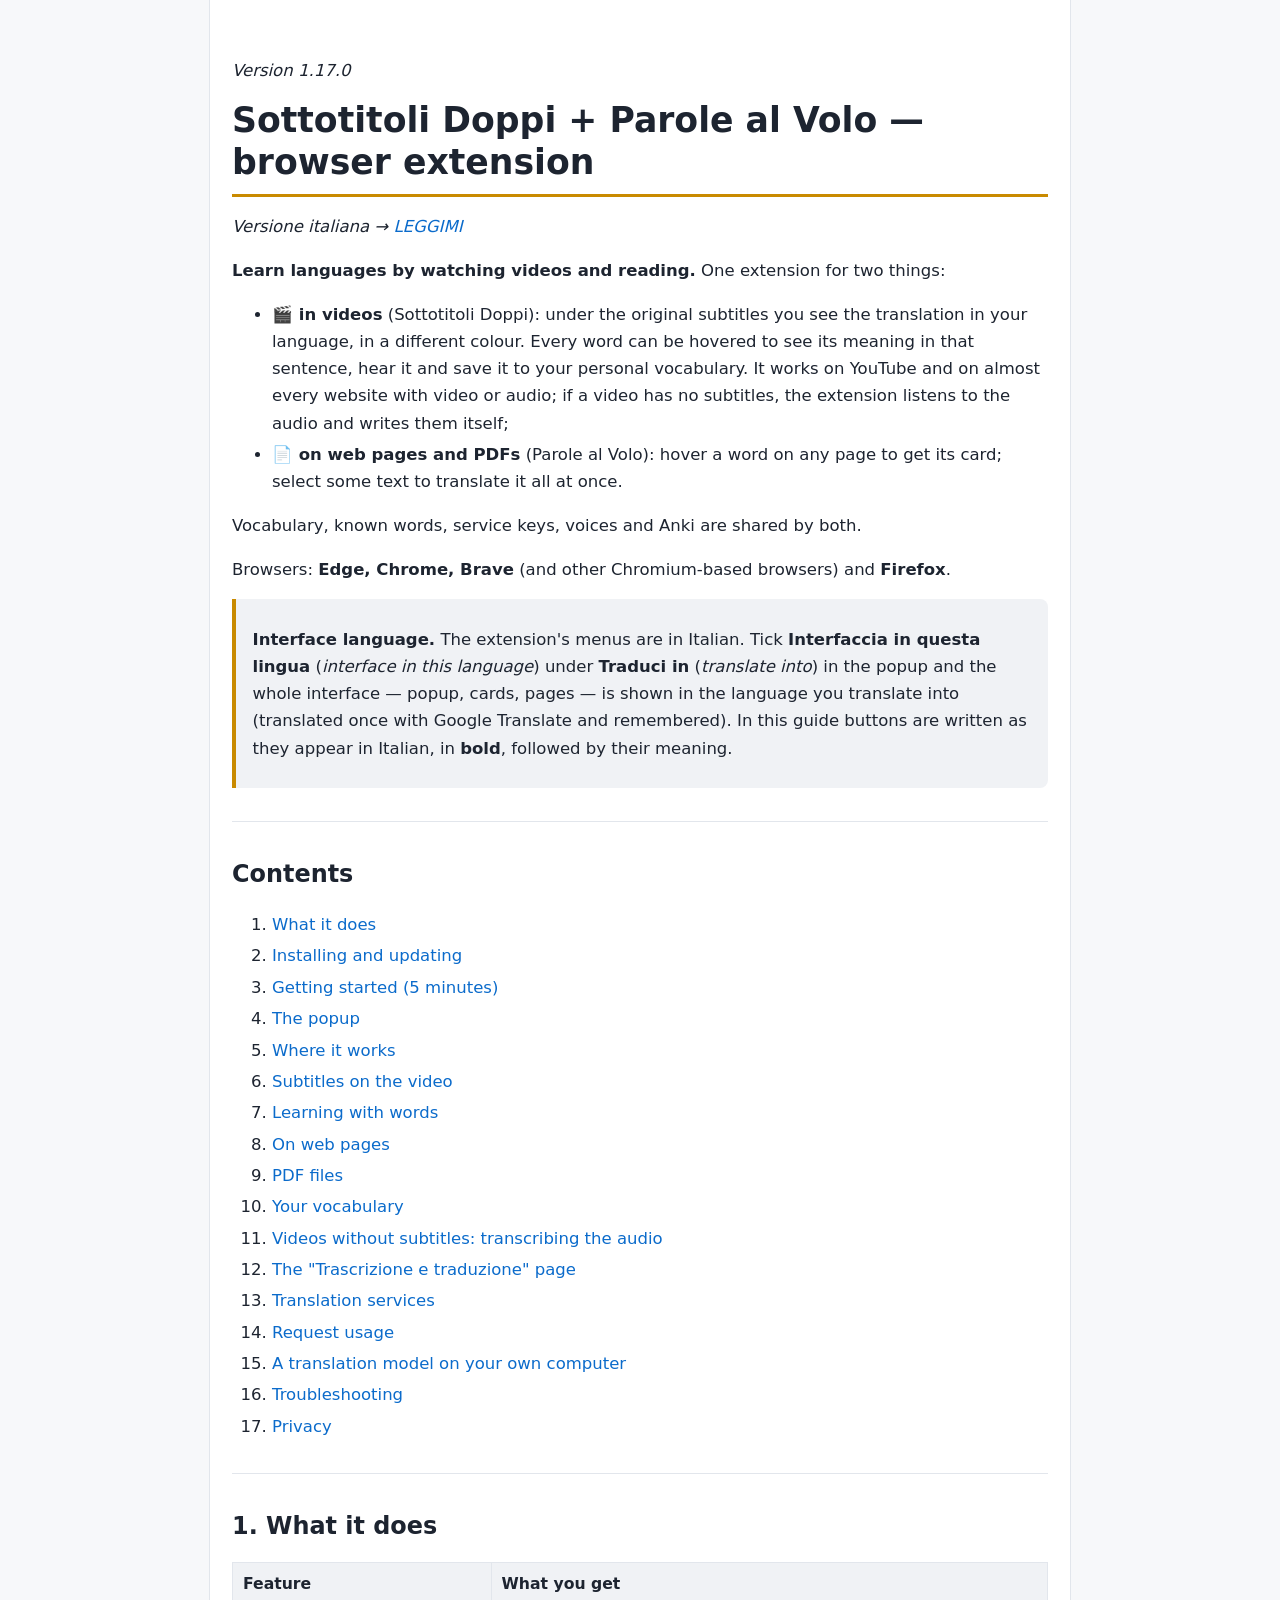
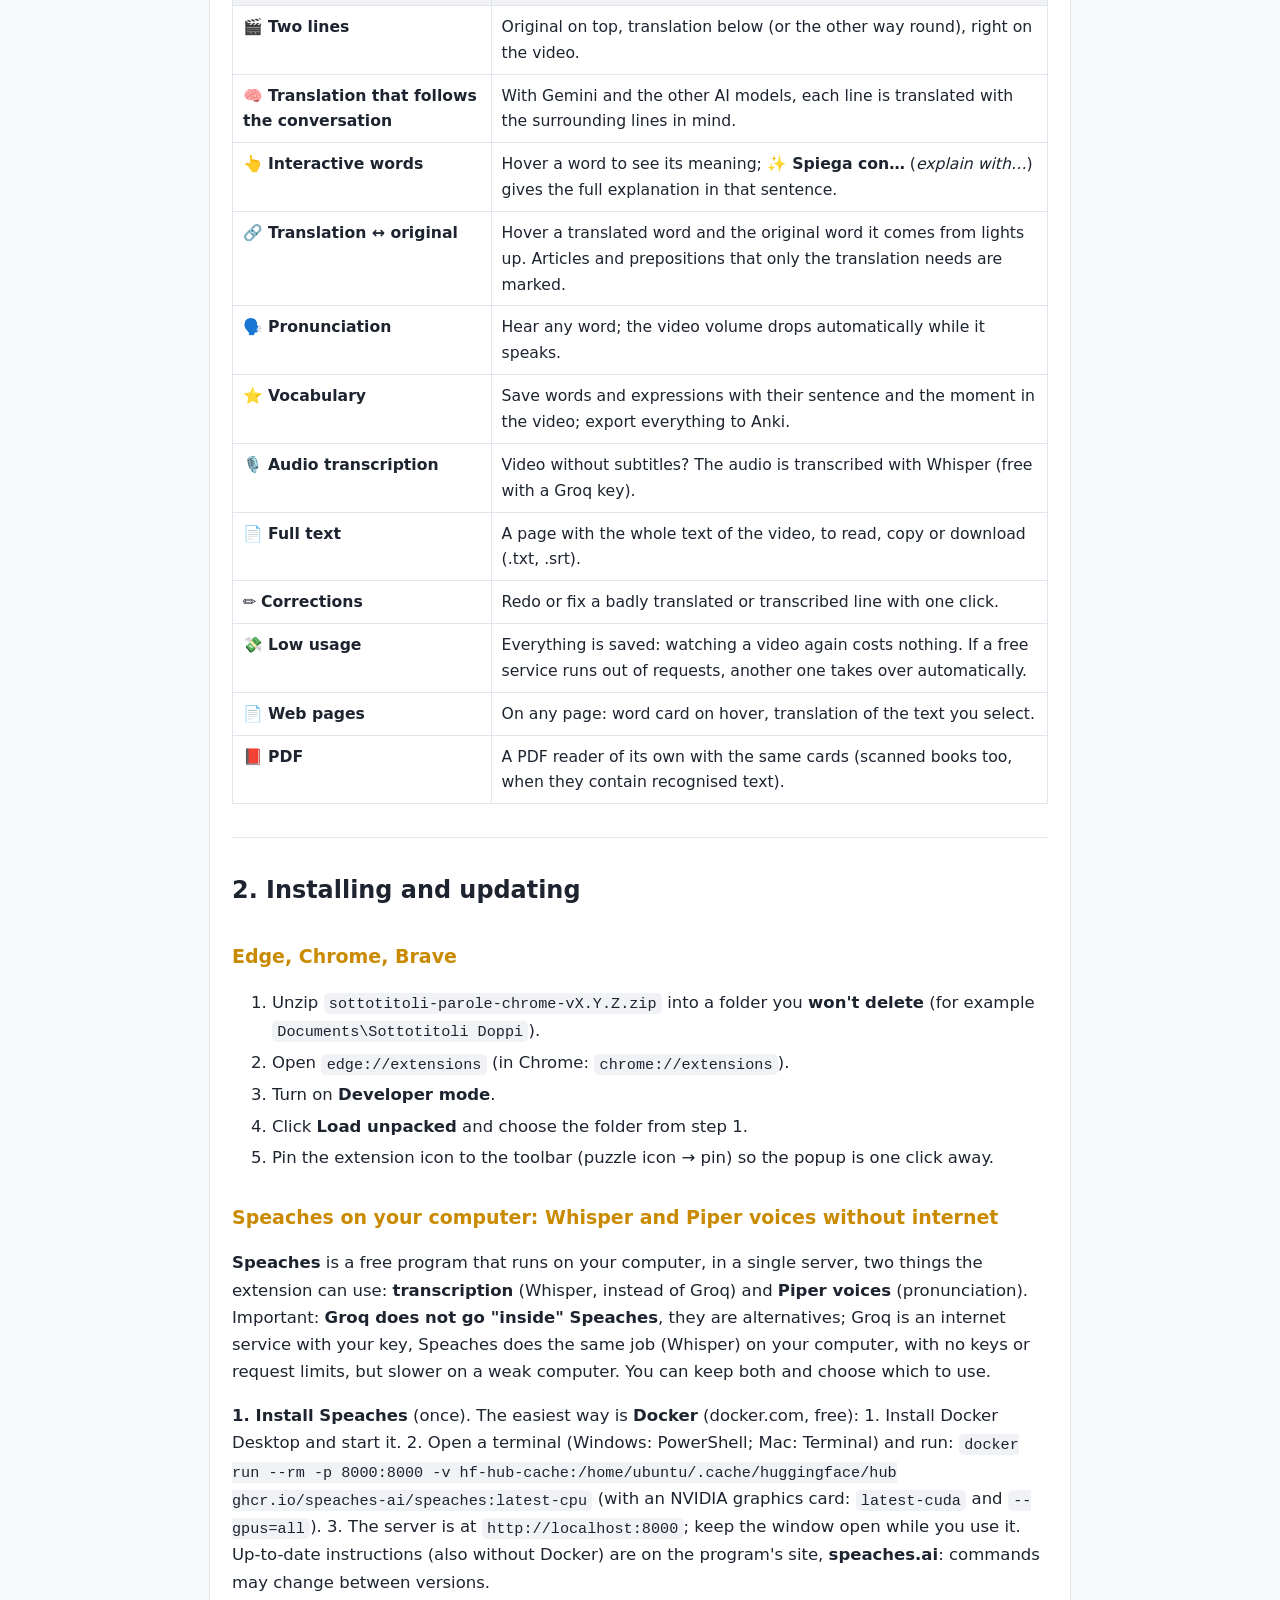
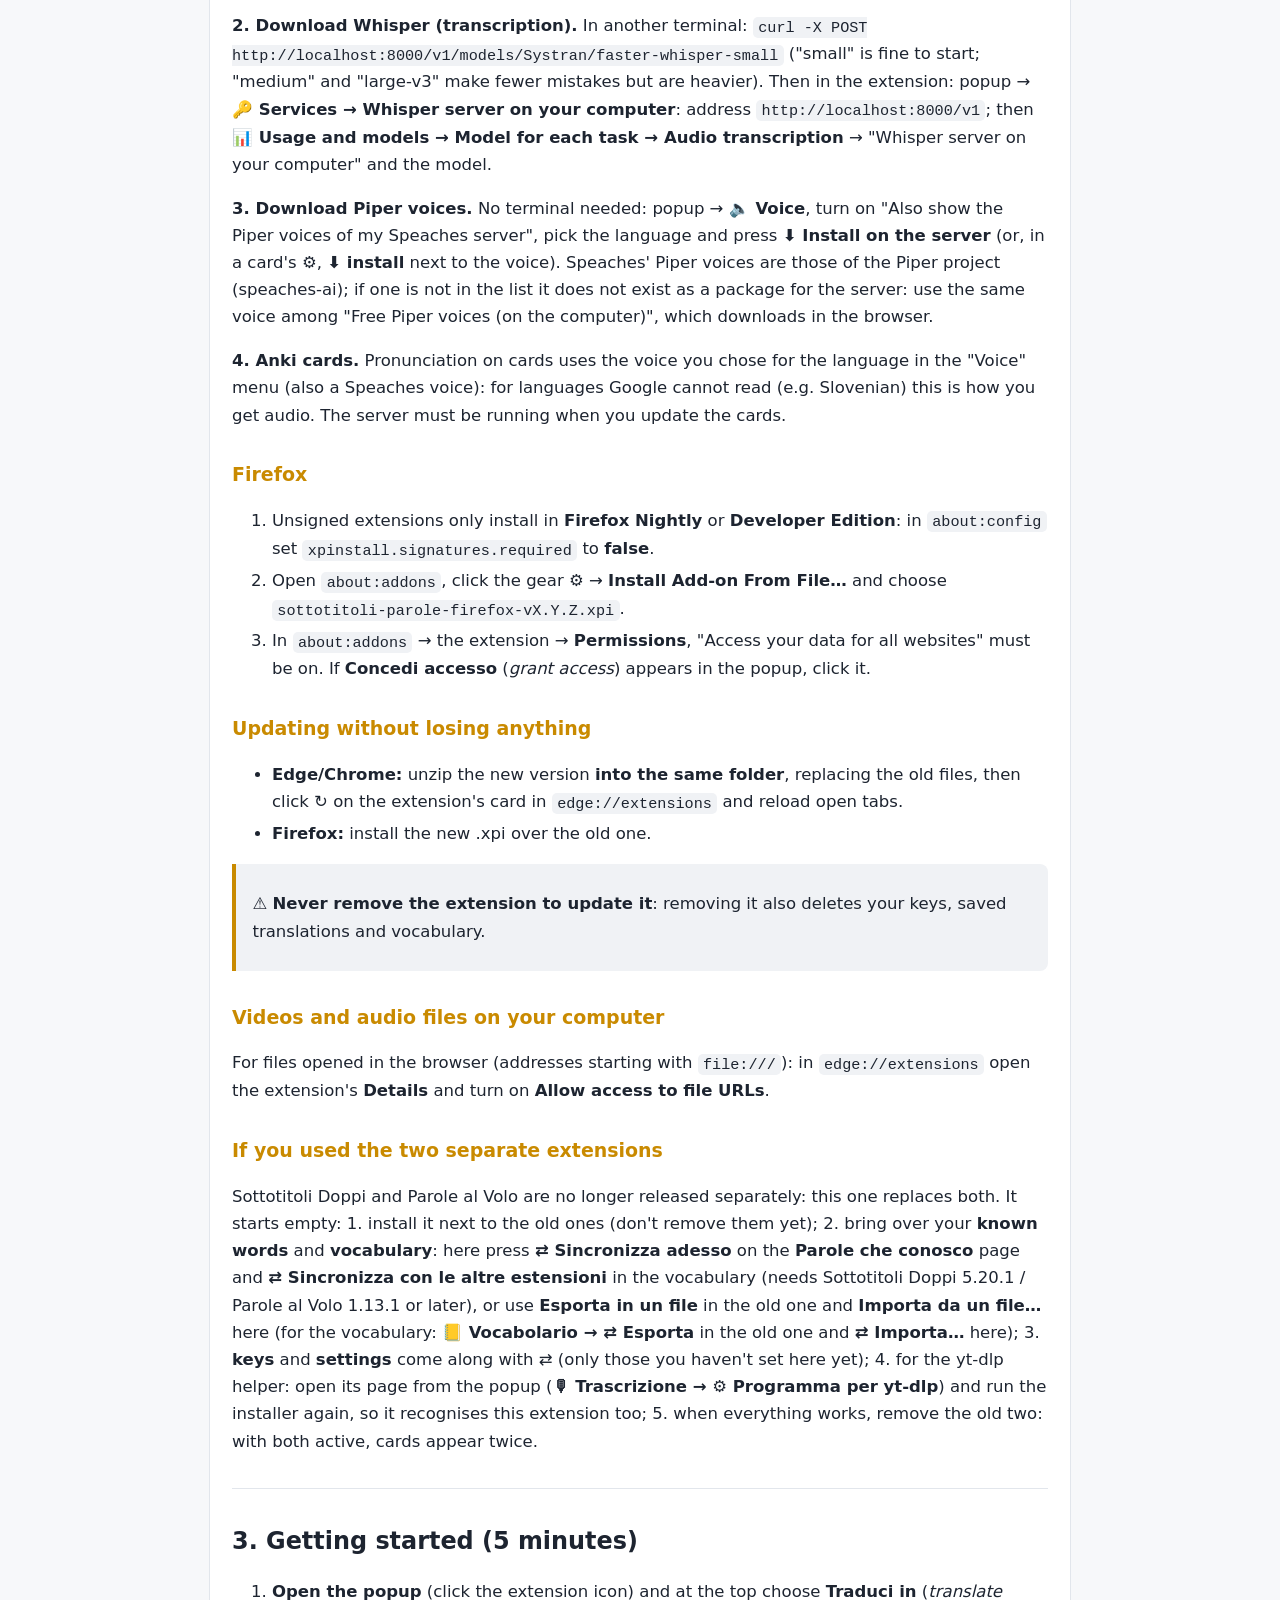
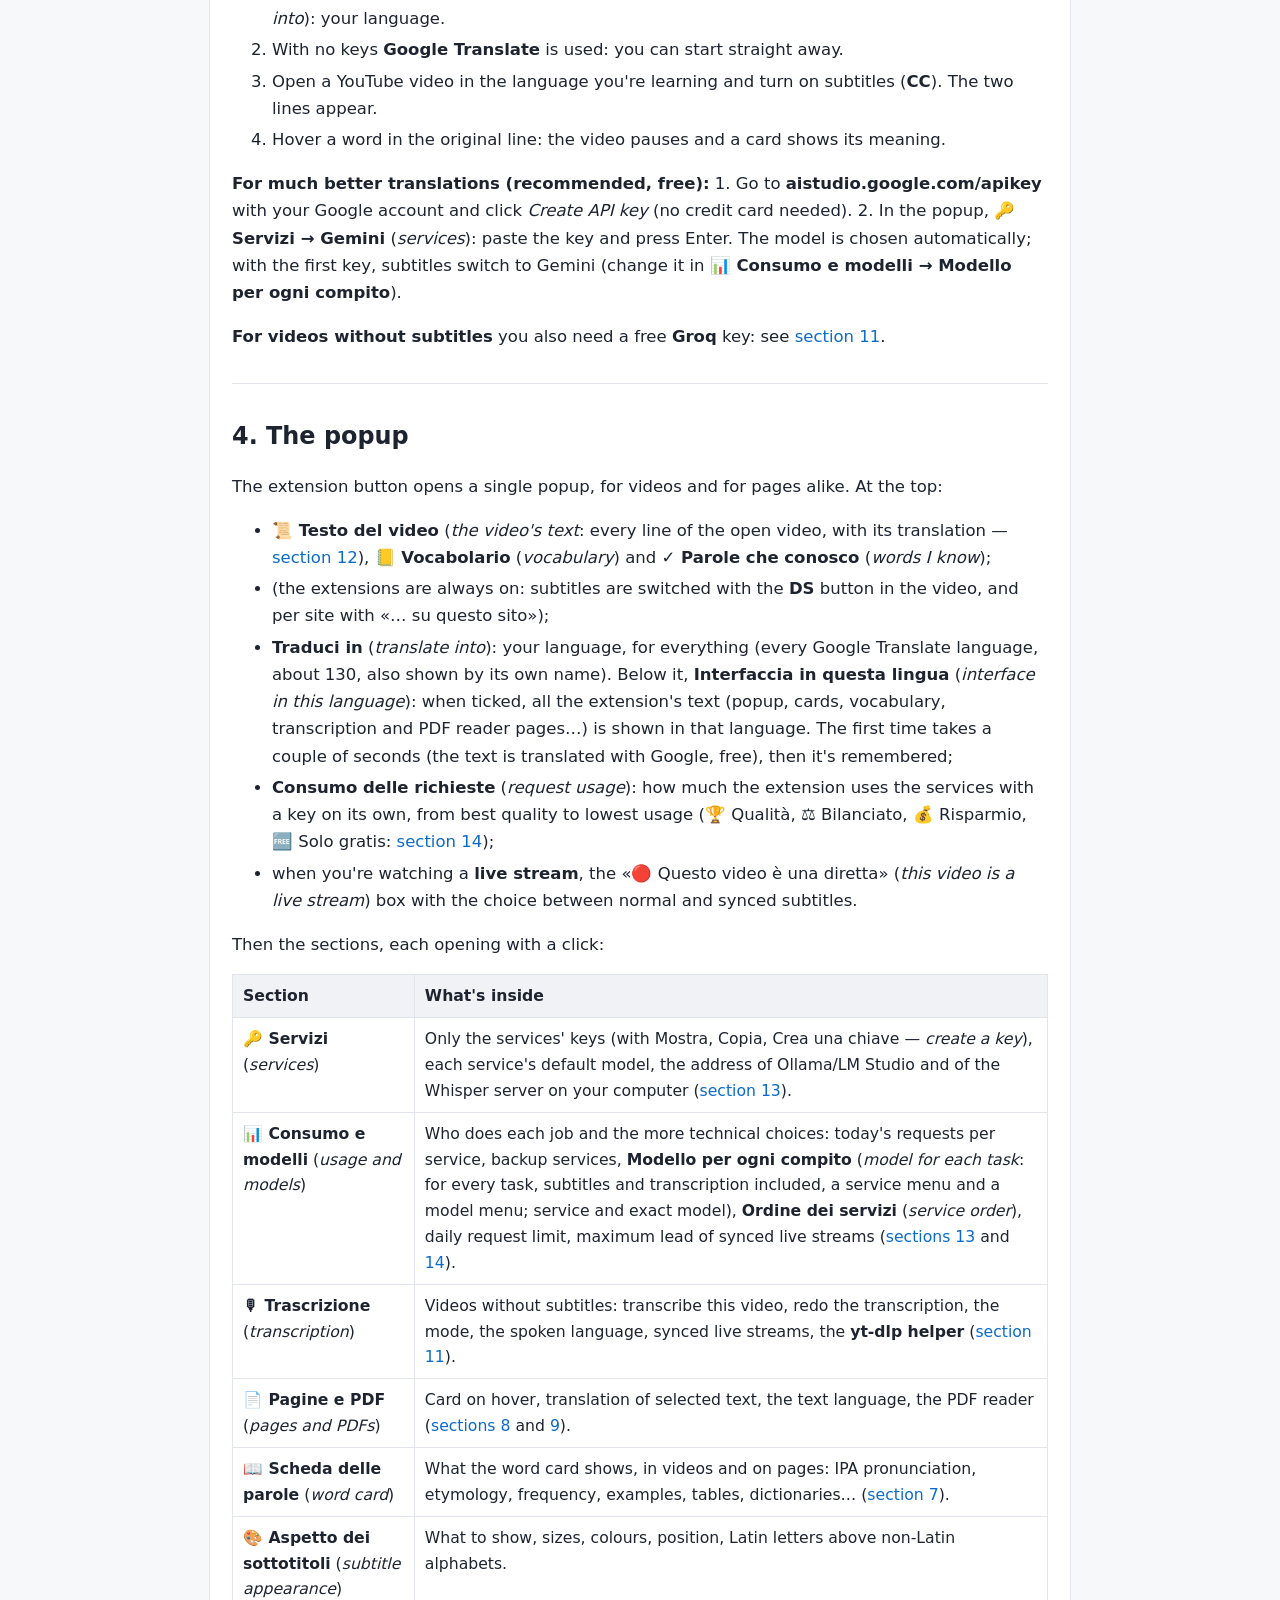
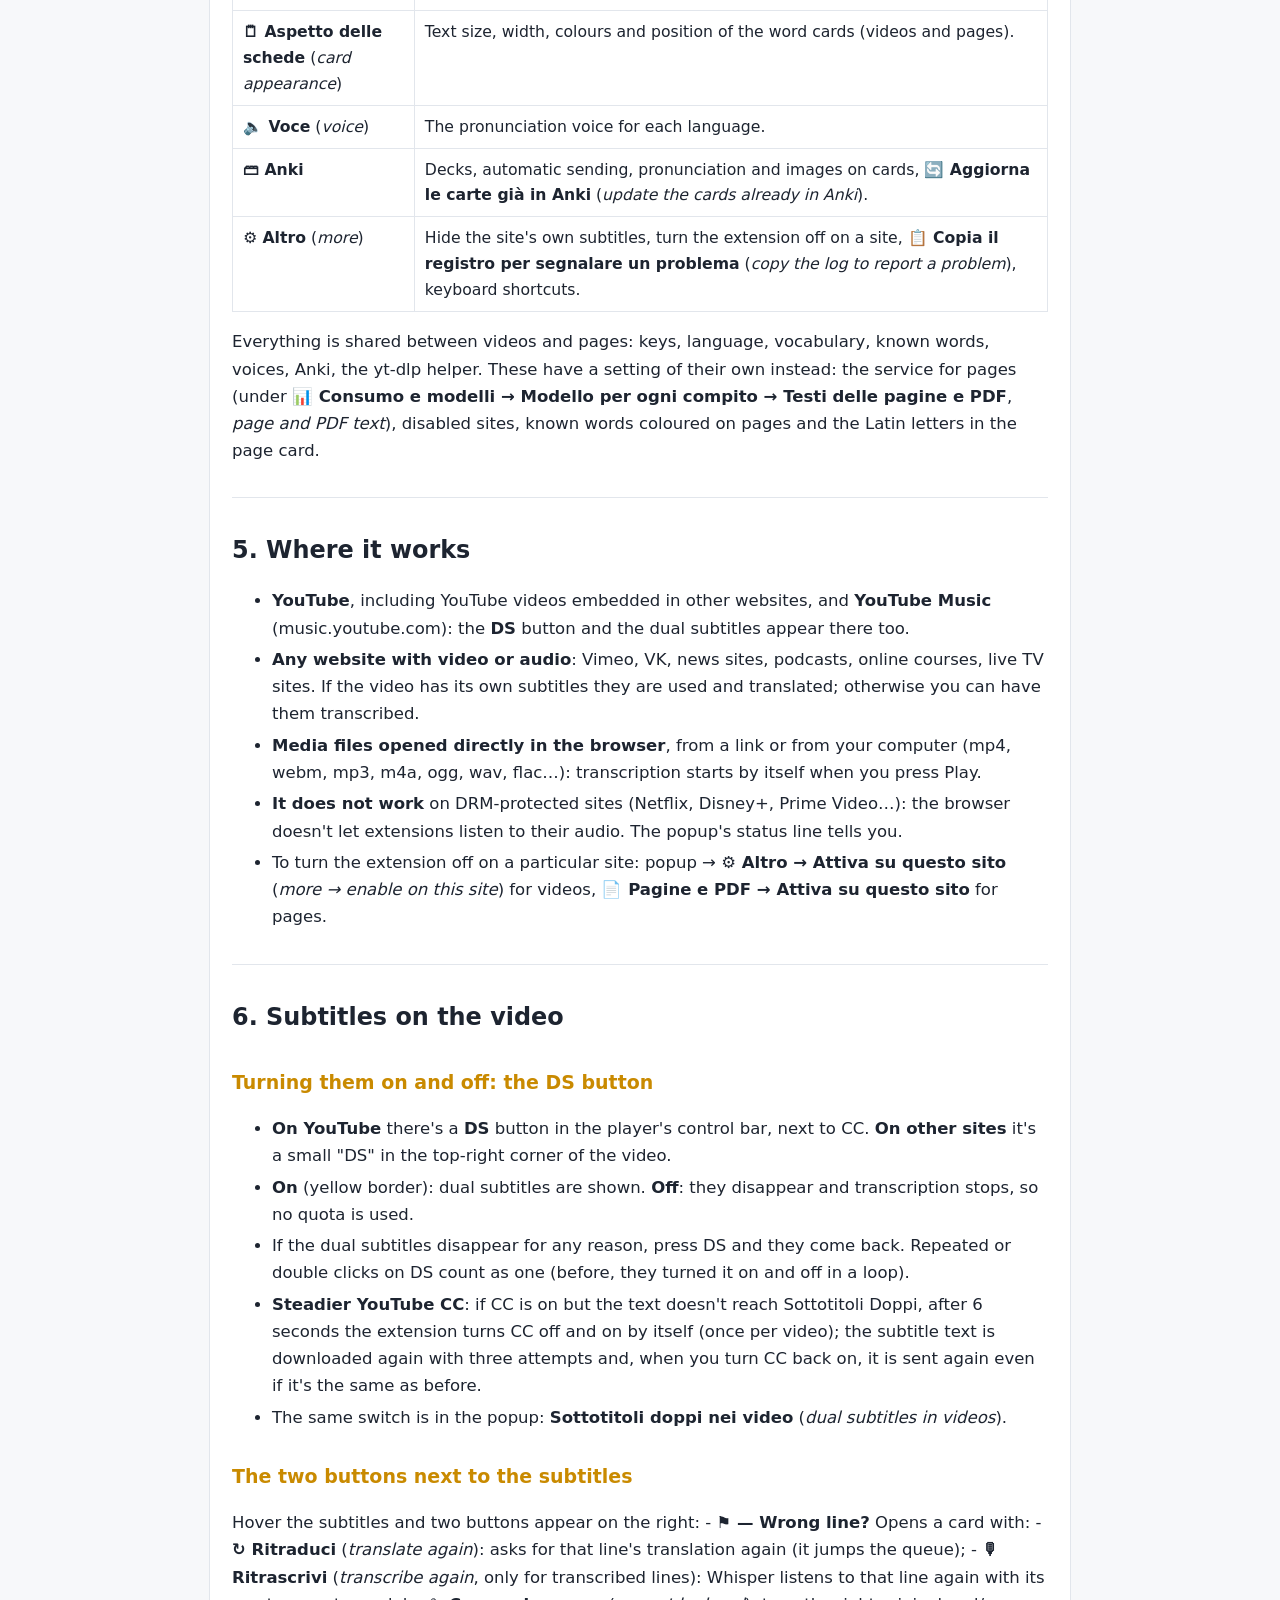
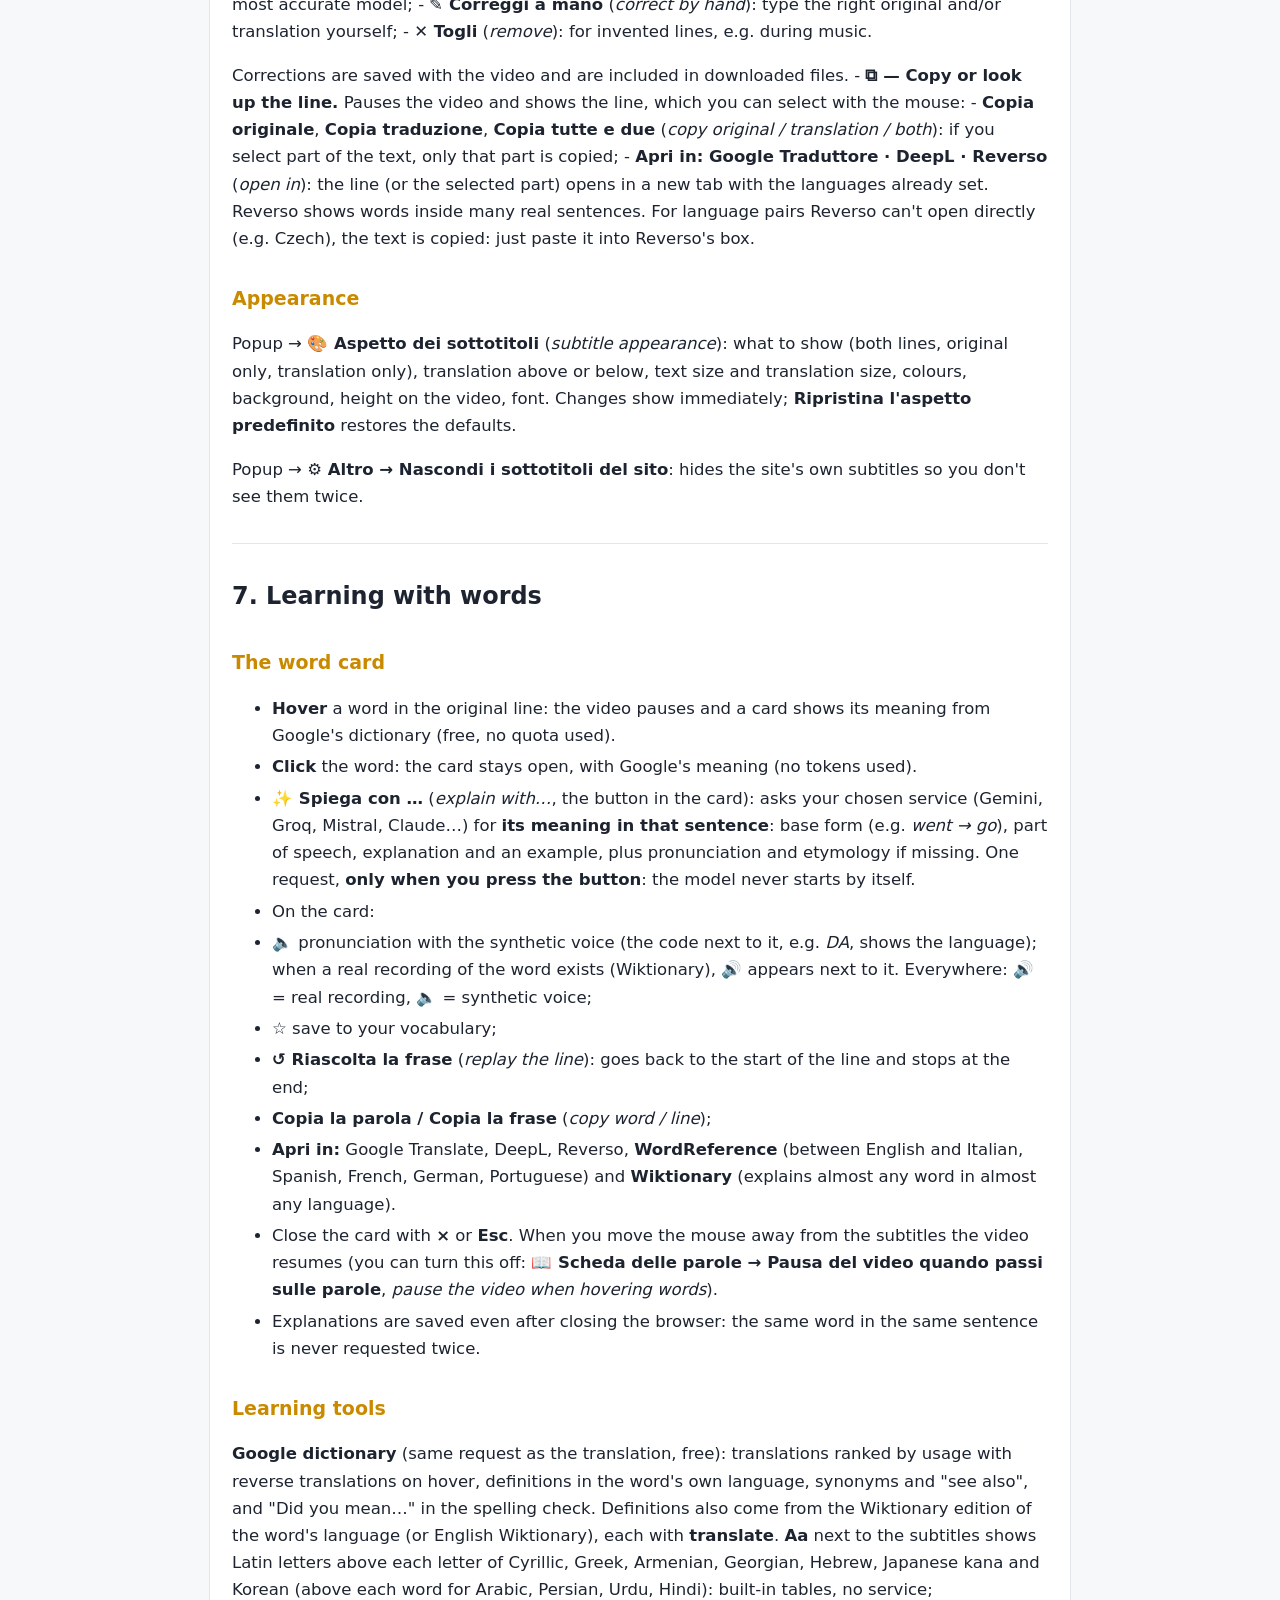
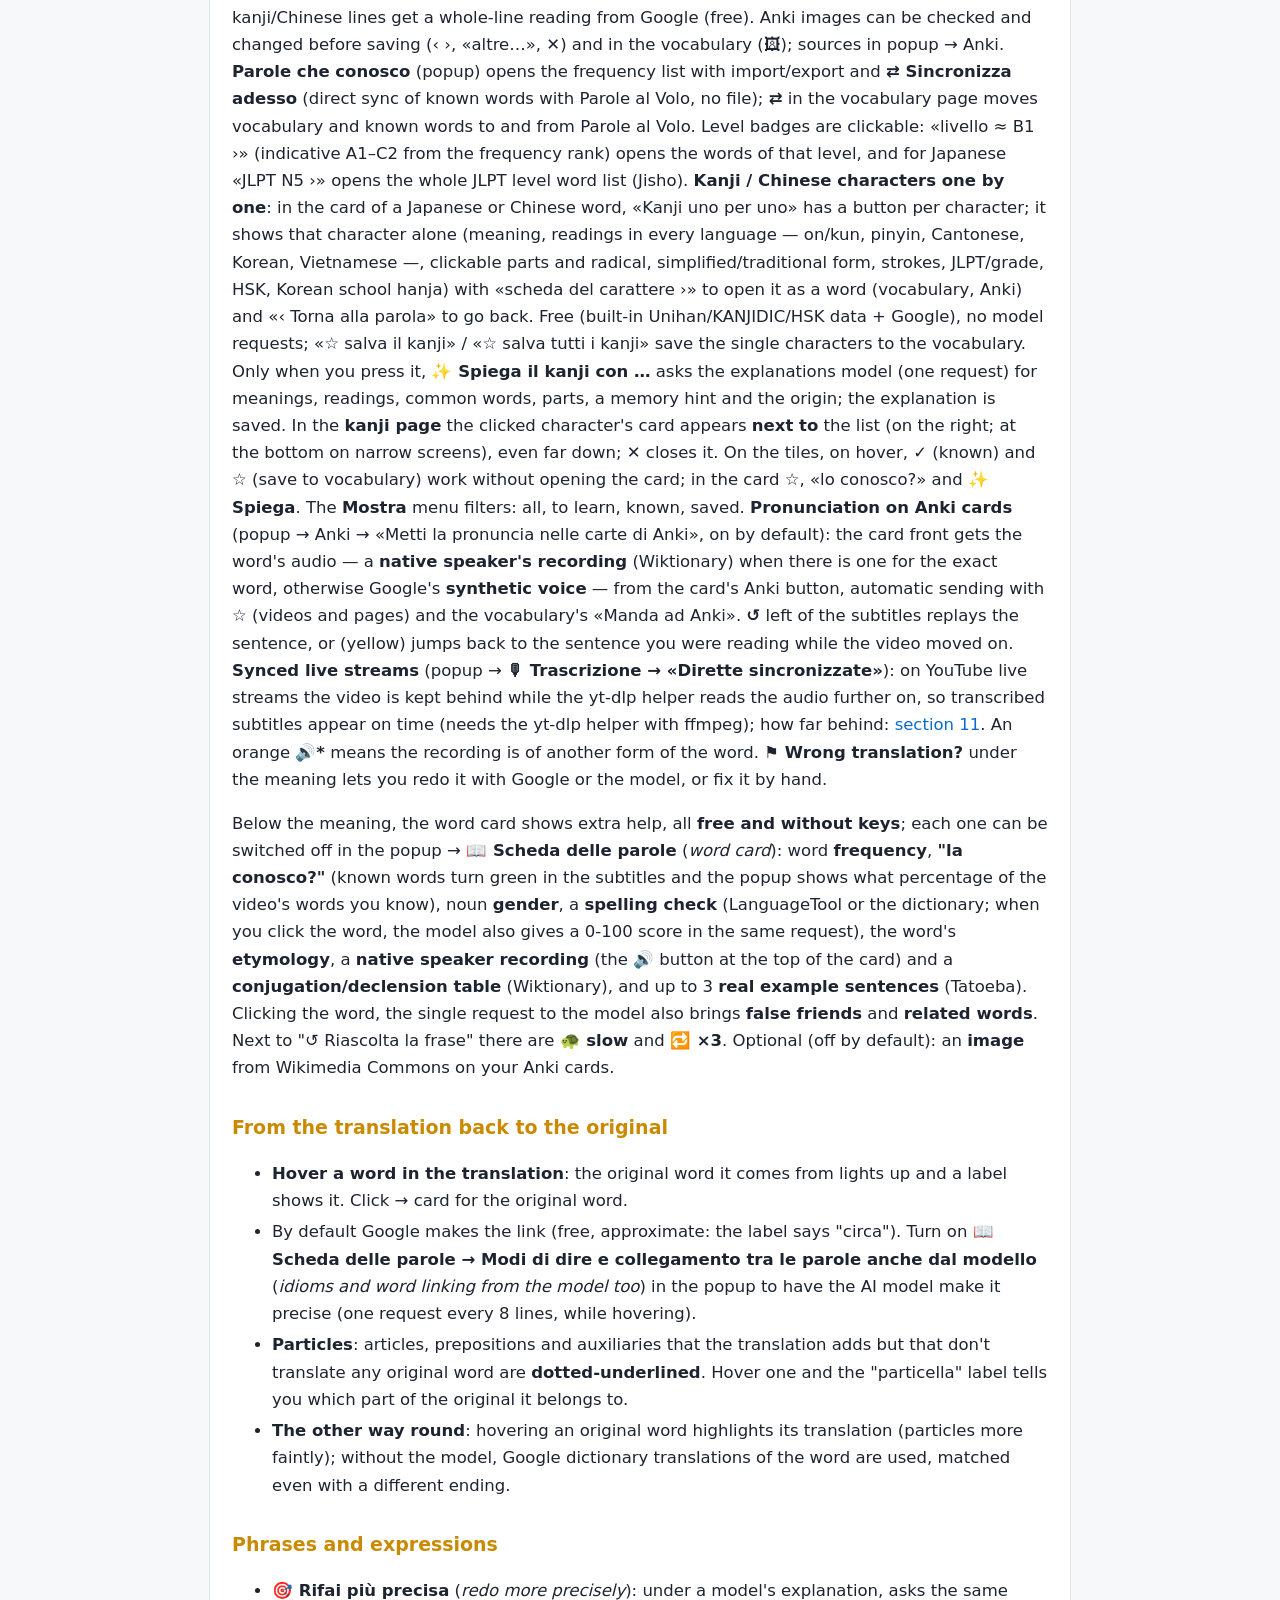
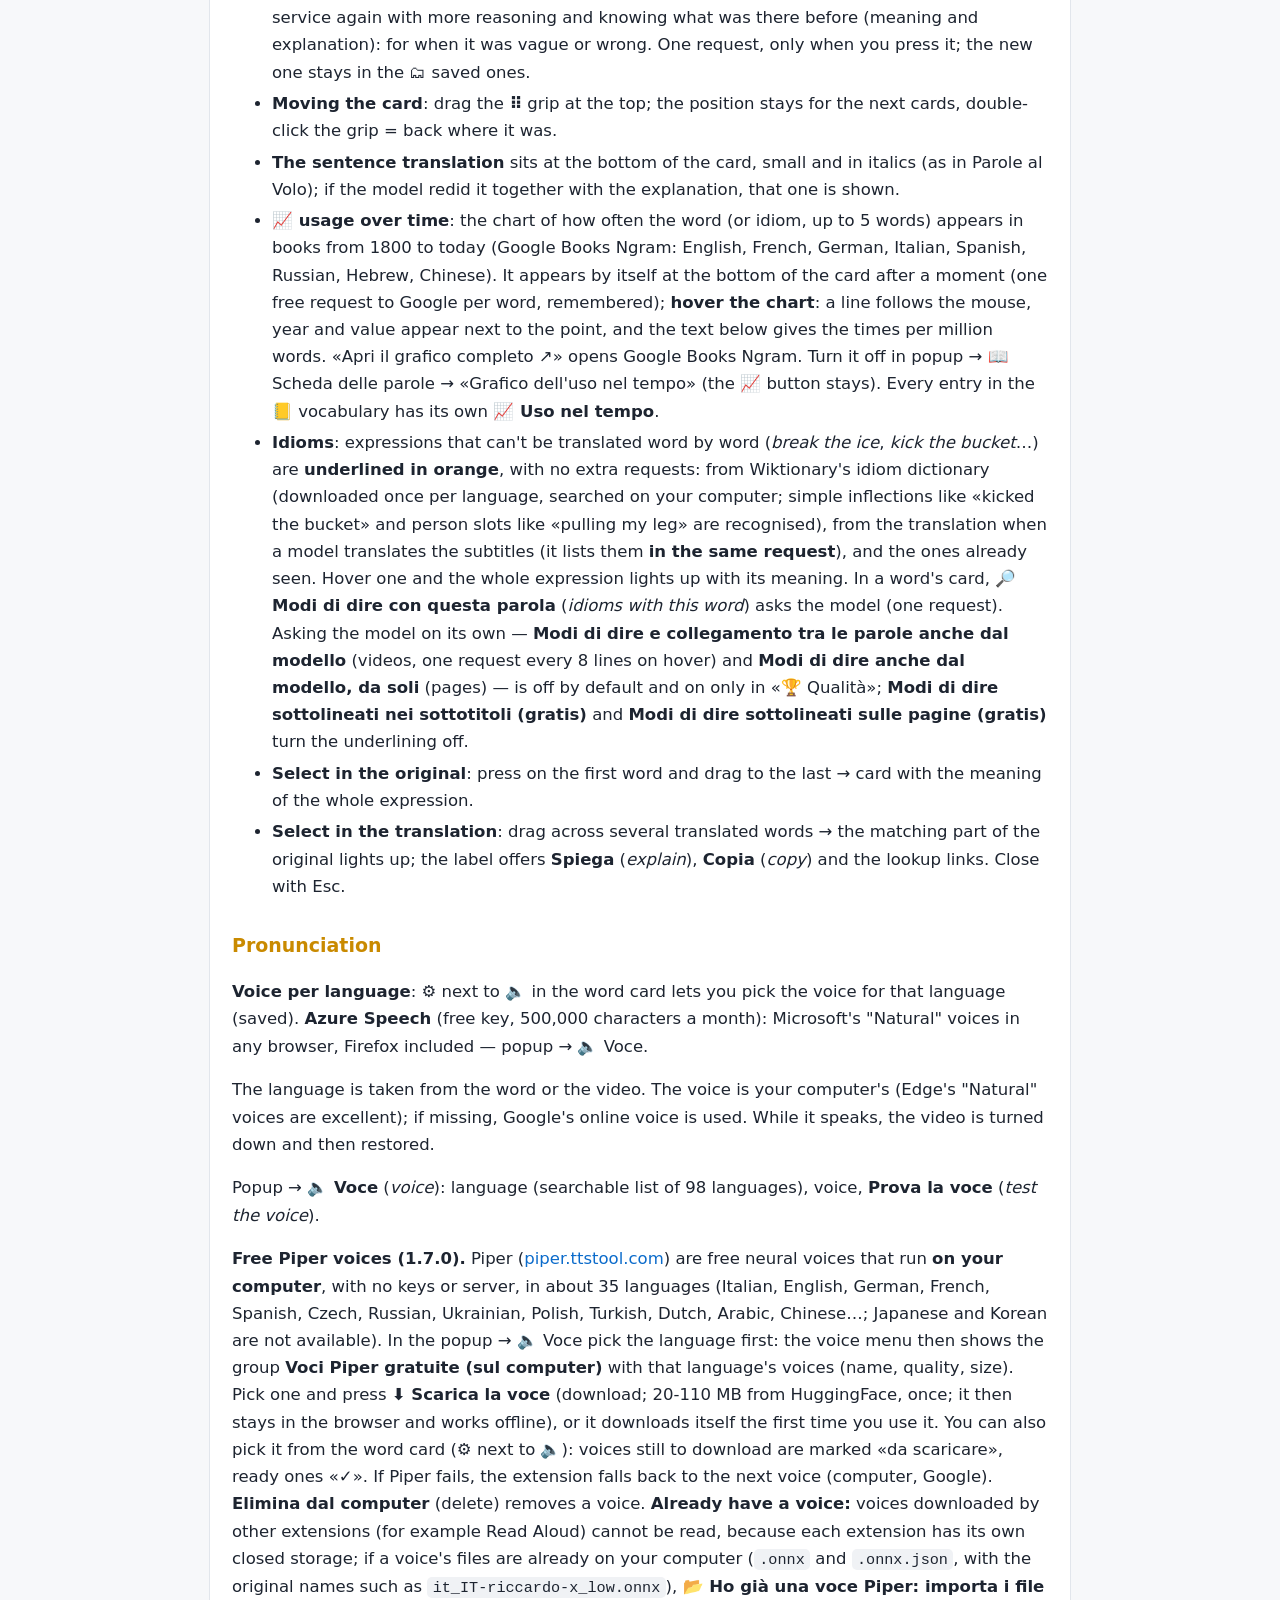
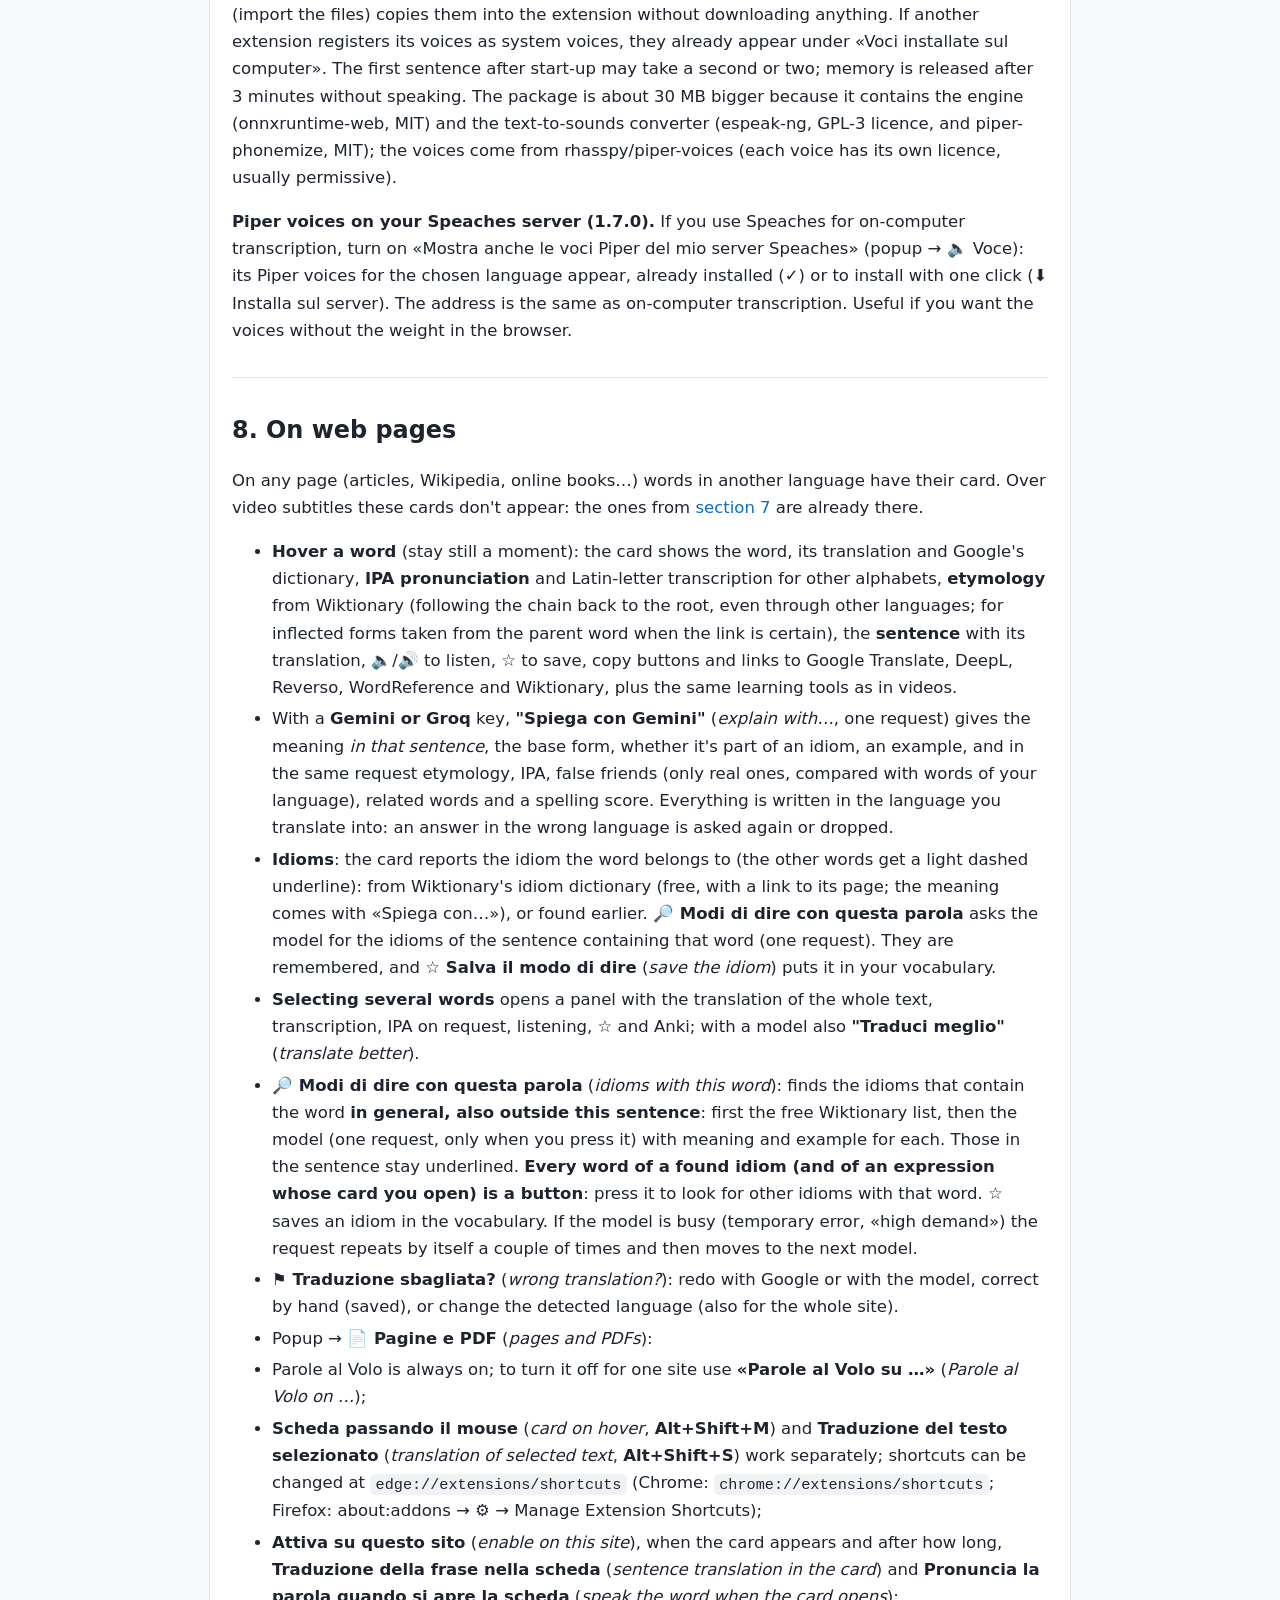
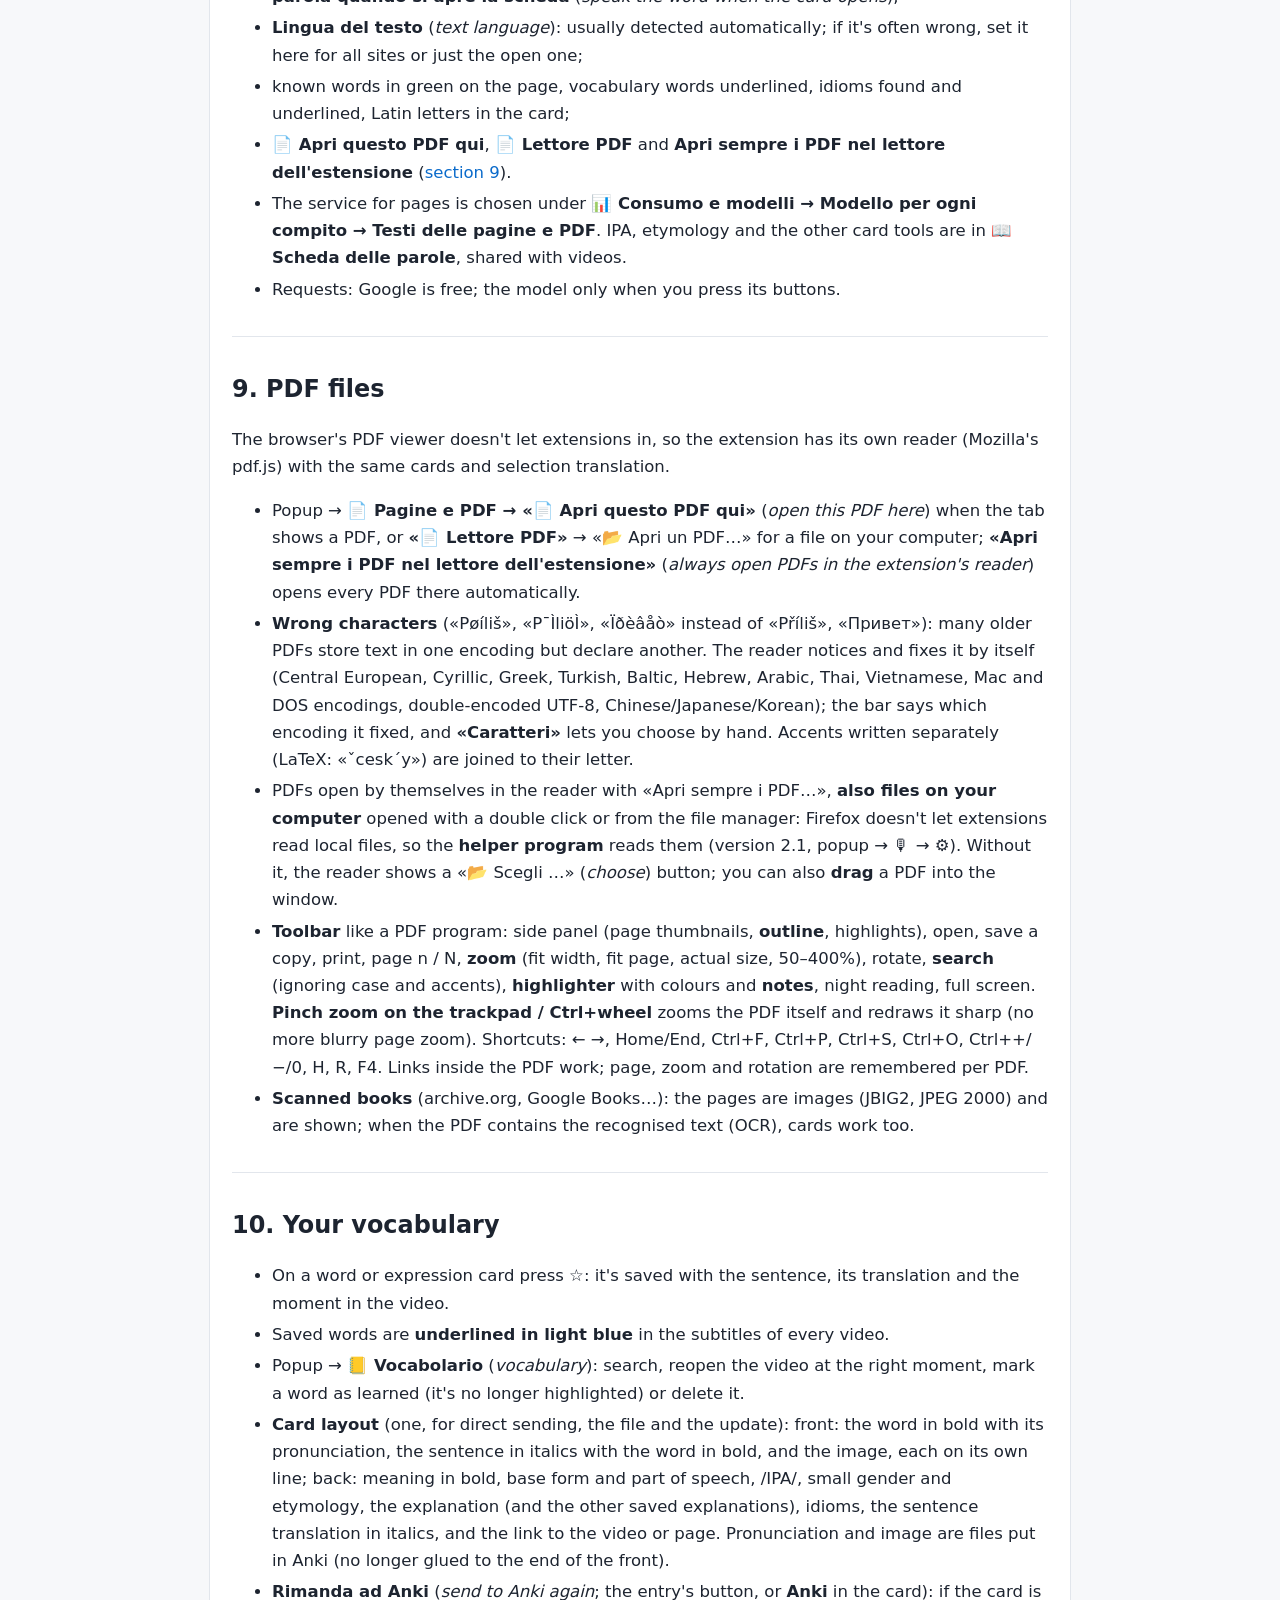
==== commit 8f45c47d: "Estensione unica 1.17.0: lettore PDF completo (zoom vero con il pizzico, miniature, indice, cerca, e" ====
--- a/estensioni-browser/estensione-unica/GUIDE.en.html
+++ b/estensioni-browser/estensione-unica/GUIDE.en.html
@@ -1,5 +1,5 @@
 <!doctype html><html lang="en"><head><meta charset="utf-8">
-<meta name="viewport" content="width=device-width,initial-scale=1"><title>Sottotitoli Doppi + Parole al Volo 1.16.0 — Guide</title><style>
+<meta name="viewport" content="width=device-width,initial-scale=1"><title>Sottotitoli Doppi + Parole al Volo 1.17.0 — Guide</title><style>
 :root{--bg:#f7f8fa;--paper:#ffffff;--ink:#1d2430;--soft:#4a5568;--line:#e2e6ec;--accent:#c98a00;--link:#0b6bcb;--code:#f0f2f5}
 @media (prefers-color-scheme:dark){:root{--bg:#141922;--paper:#1d2430;--ink:#eef1f5;--soft:#b6bfcc;--line:#323c4d;--accent:#f5c84b;--link:#7cc4ff;--code:#262f3d}}
 *{box-sizing:border-box}
@@ -21,7 +21,7 @@
 pre{white-space:pre-wrap;word-break:break-word}
 .toc-note{color:var(--soft)}
 </style></head>
-<body><main><p><em>Version 1.16.0</em></p>
+<body><main><p><em>Version 1.17.0</em></p>
 <h1 id="sottotitoli-doppi-parole-al-volo-browser-extension">Sottotitoli Doppi + Parole al Volo — browser extension</h1>
 <p><em>Versione italiana → <a href="LEGGIMI.html">LEGGIMI</a></em></p>
 <p><strong>Learn languages by watching videos and reading.</strong> One extension for two things:</p>
@@ -174,7 +174,7 @@
 <p>The extension button opens a single popup, for videos and for pages alike. At the top:</p>
 <ul>
 <li><strong>📜 Testo del video</strong> (<em>the video's text</em>: every line of the open video, with its translation — <a href="#12-the-trascrizione-e-traduzione-page">section 12</a>), <strong>📒 Vocabolario</strong> (<em>vocabulary</em>) and <strong>✓ Parole che conosco</strong> (<em>words I know</em>);</li>
-<li>the two master switches: <strong>Sottotitoli doppi nei video</strong> (<em>dual subtitles in videos</em>) and <strong>Parole al Volo sulle pagine e nei PDF</strong> (<em>Parole al Volo on pages and in PDFs</em>, <strong>Alt+Shift+Y</strong>);</li>
+<li>(the extensions are always on: subtitles are switched with the <strong>DS</strong> button in the video, and per site with «… su questo sito»);</li>
 <li><strong>Traduci in</strong> (<em>translate into</em>): your language, for everything (every Google Translate language, about 130, also shown by its own name). Below it, <strong>Interfaccia in questa lingua</strong> (<em>interface in this language</em>): when ticked, all the extension's text (popup, cards, vocabulary, transcription and PDF reader pages…) is shown in that language. The first time takes a couple of seconds (the text is translated with Google, free), then it's remembered;</li>
 <li><strong>Consumo delle richieste</strong> (<em>request usage</em>): how much the extension uses the services with a key on its own, from best quality to lowest usage (🏆 Qualità, ⚖️ Bilanciato, 💰 Risparmio, 🆓 Solo gratis: <a href="#14-request-usage">section 14</a>);</li>
 <li>when you're watching a <strong>live stream</strong>, the «🔴 Questo video è una diretta» (<em>this video is a live stream</em>) box with the choice between normal and synced subtitles.</li>
@@ -317,7 +317,7 @@
 <li><strong>🔎 Modi di dire con questa parola</strong> (<em>idioms with this word</em>): finds the idioms that contain the word <strong>in general, also outside this sentence</strong>: first the free Wiktionary list, then the model (one request, only when you press it) with meaning and example for each. Those in the sentence stay underlined. <strong>Every word of a found idiom (and of an expression whose card you open) is a button</strong>: press it to look for other idioms with that word. ☆ saves an idiom in the vocabulary. If the model is busy (temporary error, «high demand») the request repeats by itself a couple of times and then moves to the next model.</li>
 <li><strong>⚑ Traduzione sbagliata?</strong> (<em>wrong translation?</em>): redo with Google or with the model, correct by hand (saved), or change the detected language (also for the whole site).</li>
 <li>Popup → <strong>📄 Pagine e PDF</strong> (<em>pages and PDFs</em>):</li>
-<li><strong>Parole al Volo sulle pagine e nei PDF</strong>, at the top of the popup, turns everything on and off (<strong>Alt+Shift+Y</strong>);</li>
+<li>Parole al Volo is always on; to turn it off for one site use <strong>«Parole al Volo su …»</strong> (<em>Parole al Volo on …</em>);</li>
 <li><strong>Scheda passando il mouse</strong> (<em>card on hover</em>, <strong>Alt+Shift+M</strong>) and <strong>Traduzione del testo selezionato</strong> (<em>translation of selected text</em>, <strong>Alt+Shift+S</strong>) work separately; shortcuts can be changed at <code>edge://extensions/shortcuts</code> (Chrome: <code>chrome://extensions/shortcuts</code>; Firefox: about:addons → ⚙ → Manage Extension Shortcuts);</li>
 <li><strong>Attiva su questo sito</strong> (<em>enable on this site</em>), when the card appears and after how long, <strong>Traduzione della frase nella scheda</strong> (<em>sentence translation in the card</em>) and <strong>Pronuncia la parola quando si apre la scheda</strong> (<em>speak the word when the card opens</em>);</li>
 <li><strong>Lingua del testo</strong> (<em>text language</em>): usually detected automatically; if it's often wrong, set it here for all sites or just the open one;</li>
@@ -332,6 +332,8 @@
 <ul>
 <li>Popup → <strong>📄 Pagine e PDF → «📄 Apri questo PDF qui»</strong> (<em>open this PDF here</em>) when the tab shows a PDF, or <strong>«📄 Lettore PDF»</strong> → «📂 Apri un PDF…» for a file on your computer; <strong>«Apri sempre i PDF nel lettore dell'estensione»</strong> (<em>always open PDFs in the extension's reader</em>) opens every PDF there automatically.</li>
 <li><strong>Wrong characters</strong> («Pøíliš», «P¯ÌliöÌ», «Ïðèâåò» instead of «Příliš», «Привет»): many older PDFs store text in one encoding but declare another. The reader notices and fixes it by itself (Central European, Cyrillic, Greek, Turkish, Baltic, Hebrew, Arabic, Thai, Vietnamese, Mac and DOS encodings, double-encoded UTF-8, Chinese/Japanese/Korean); the bar says which encoding it fixed, and <strong>«Caratteri»</strong> lets you choose by hand. Accents written separately (LaTeX: «ˇcesk´y») are joined to their letter.</li>
+<li>PDFs open by themselves in the reader with «Apri sempre i PDF…», <strong>also files on your computer</strong> opened with a double click or from the file manager: Firefox doesn't let extensions read local files, so the <strong>helper program</strong> reads them (version 2.1, popup → 🎙 → ⚙). Without it, the reader shows a «📂 Scegli …» (<em>choose</em>) button; you can also <strong>drag</strong> a PDF into the window.</li>
+<li><strong>Toolbar</strong> like a PDF program: side panel (page thumbnails, <strong>outline</strong>, highlights), open, save a copy, print, page n / N, <strong>zoom</strong> (fit width, fit page, actual size, 50–400%), rotate, <strong>search</strong> (ignoring case and accents), <strong>highlighter</strong> with colours and <strong>notes</strong>, night reading, full screen. <strong>Pinch zoom on the trackpad / Ctrl+wheel</strong> zooms the PDF itself and redraws it sharp (no more blurry page zoom). Shortcuts: ← →, Home/End, Ctrl+F, Ctrl+P, Ctrl+S, Ctrl+O, Ctrl++/−/0, H, R, F4. Links inside the PDF work; page, zoom and rotation are remembered per PDF.</li>
 <li><strong>Scanned books</strong> (archive.org, Google Books…): the pages are images (JBIG2, JPEG 2000) and are shown; when the PDF contains the recognised text (OCR), cards work too.</li>
 </ul>
 <hr />
@@ -743,6 +745,7 @@
 <li><strong>1.7.28</strong>: (1) <strong>Search bar in the popup</strong> (at the top, "🔍 Cerca nelle opzioni…"): type a word (even just "kokoro", "images", "pause") and the options containing it appear with their section; a click opens the section, scrolls to the option and highlights it. (2) <strong>Empty box when there is nothing to show</strong>: the ⚑ button (and the language one) appear only when you move the mouse over the lower part of the video. (3) <strong>YouTube auto captions really corrected</strong>: the model is now told to add punctuation, capital letters and correct words (YouTube has none), "Also correct automatic captions" applies at once with the video open (on or off), and the ⚑ card has "✨ Correggili con il modello" even with the option off; if the model changes nothing, the status bar says so. Saved translations and transcripts stay saved and come back as usual. (4) <strong>Re-listen to the part without subtitles</strong>: in the ⚑ card opened where nothing shows (audio transcription) the button "🎙 Riascolta il pezzo senza sottotitoli (from–to)" re-listens with the most precise model to the space between the last subtitle and the next; if there was speech that was missed, it appears and gets translated.</li>
 <li><strong>1.7.29</strong>: (1) <strong>Messages on the video</strong> (top left): 🎙 transcription status, 🌐 how many sentences are translated, ℹ the latest messages (quotas, service changes, errors). Two switches in the popup; they disappear by themselves when the work is done. (2) <strong>With Whisper on your own computer</strong> (no key, no cost): by default the <strong>whole</strong> video is transcribed and translated right away, even while you watch, and the 60-minute limit does not apply; pausing a video without YouTube captions starts the full transcription at once. It needs the yt-dlp program; without it, things go on as before. Switch "With Whisper on my computer: transcribe the whole video at once" (popup → Transcription). (3) <strong>↺ arrow</strong>: no longer stays after changing video or going back before the sentence, lasts 3 minutes, and with no sentence on screen shows only with the mouse over the lower part. (4) <strong>YouTube auto captions</strong>: wider similarity threshold (0.6) and the status bar says how many sentences changed, were already equal or were discarded as too different.</li>
 <li><strong>1.7.32</strong>: (1) <strong>Full transcription with the server on your computer</strong>: long videos (even 3 hours) are transcribed in 3-minute pieces, one after the other, instead of one huge request that crashed the server; if the server restarts it waits and retries by itself. (2) The <strong>on-video message</strong> "🎙 Transcription…" always appears when a transcription starts, from the button or the "For this video" menu. (3) The buttons to <strong>change model</strong> in the card respond immediately (they light up and show "⏳").</li>
+<li><strong>1.17.0</strong>: <strong>full PDF reader</strong> (thumbnails, outline, search, highlighter with notes, print, save, rotate, full screen, night reading, shortcuts); <strong>real pinch zoom on the trackpad</strong> and Ctrl+wheel; <strong>PDFs opened from the file manager now open</strong> (with helper program 2.1; without it, a «choose» button or drag and drop).</li>
 <li><strong>1.16.0</strong>: <strong>back to the stability of 1.9.0</strong>, keeping the features added later (YouTube automatic translation, putting translations in phase with the model, keys shared everywhere, "Dati salvati", extensions always on, debug log); the changes to the core behaviour made from 1.9.1 on were removed.</li>
 <li><strong>1.15.1</strong>: YouTube's automatic translation now shows up even when YouTube rejects the direct request (error 429): it is asked from the YouTube player.</li>
 <li><strong>1.15.0</strong>: <strong>🎯 ready-made translations (YouTube, another track, a file) are put in phase by the model</strong>, sentence by sentence, and saved; new <strong>📺 YouTube subtitles</strong> section; <strong>the DS button turns subtitles on even when CC is off</strong>; with slow storage saved data (explanations, transcripts, vocabulary, corrections) is no longer overwritten; automatic cleanup only if you choose it; tidier popup.</li>
